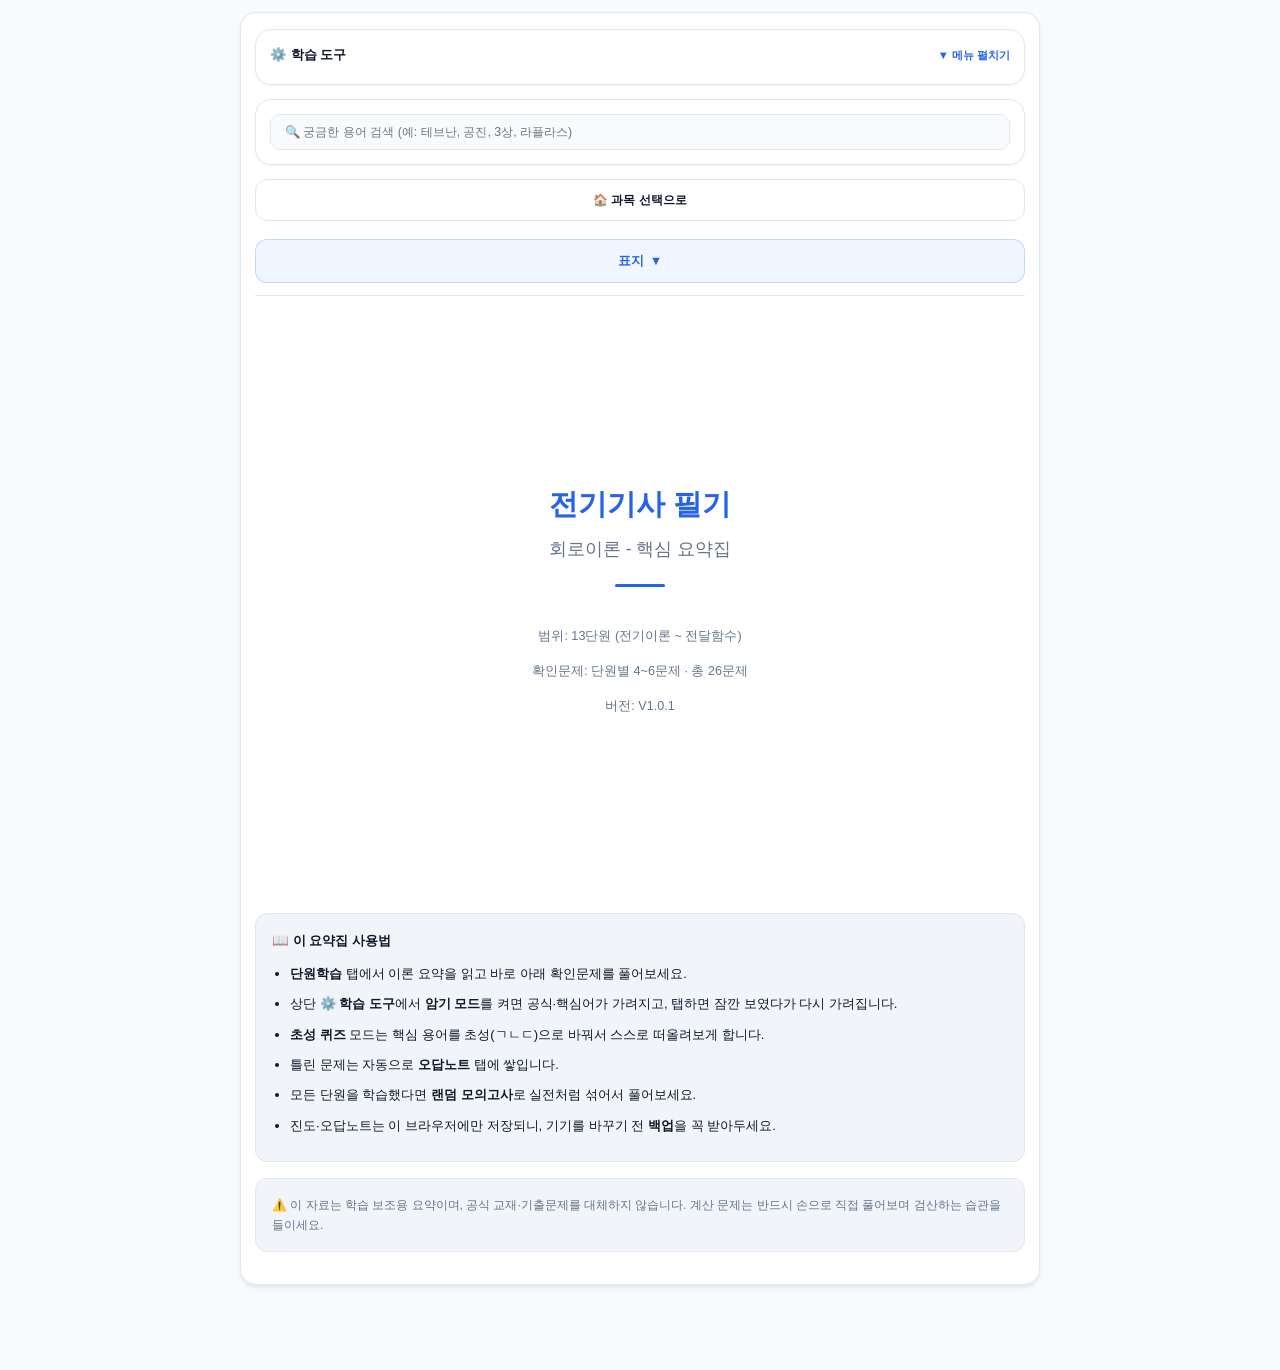
==== circuit-theory/index.html @ fb235eeb "Add files via upload" ====
<!DOCTYPE html>
<html lang="ko">
<head>
    <meta charset="UTF-8">
    <meta name="robots" content="noindex, nofollow">
    <meta name="viewport" content="width=device-width, initial-scale=1.0, maximum-scale=1.0, user-scalable=no">
    <title>전기기사 - 회로이론 핵심 요약집</title>
    <link rel="stylesheet" href="style.css">
    <link rel="manifest" href="manifest.json">
    <meta name="theme-color" content="#2563eb">
    <link rel="icon" href="icon-192.png">
    <link rel="apple-touch-icon" href="icon-192.png">
    <meta name="mobile-web-app-capable" content="yes">
    <meta name="apple-mobile-web-app-capable" content="yes">
    <meta name="apple-mobile-web-app-status-bar-style" content="black-translucent">
    <meta name="apple-mobile-web-app-title" content="전기 회로이론">
</head>
<body>

    <div class="container" id="app-viewport">

        <!-- 뒤로가기 종료 확인 팝업 -->
        <div id="exit-confirm-overlay" class="exit-confirm-overlay" style="display:none;">
            <div class="exit-confirm-box">
                <p class="exit-confirm-title">오늘 공부 정말 여기까지 하실 건가요?</p>
                <div class="exit-confirm-btns">
                    <button class="font-btn" onclick="cancelExitApp()">아니, 조만간 올게</button>
                    <button class="font-btn" style="background-color:#ef4444; color:#ffffff; border-color:#ef4444;" onclick="confirmExitApp()">응, 여기까지가 한계야</button>
                </div>
            </div>
        </div>

        <!-- 상단 학습 도구 상자 -->
        <div class="control-bar-group">
            <div class="panel-toggle-bar" onclick="toggleTopPanel()">
                <span class="panel-toggle-title"><span>⚙️ 학습 도구</span></span>
                <span class="panel-toggle-btn" id="panel-toggle-btn-text">▼ 메뉴 펼치기</span>
            </div>

            <div id="collapsible-control-content" class="collapsed">
                <div class="tool-divider-solid"></div>

                <div class="tool-flat-section">
                    <div class="font-control-row">
                        <span class="tool-label">🔤 글자 크기</span>
                        <div class="segmented-font-group">
                            <button class="seg-font-btn" onclick="changeFontSize(-1)">가-</button>
                            <button class="seg-font-btn" onclick="resetFontSize()">기본</button>
                            <button class="seg-font-btn" onclick="changeFontSize(1)">가+</button>
                        </div>
                    </div>
                    <div class="mode-btn-grid" style="margin-top: 4px;">
                        <button class="mode-item-btn" id="memorize-toggle-btn" onclick="toggleMemorizeMode()">🙈 암기 OFF</button>
                        <button class="mode-item-btn" id="chosung-toggle-btn" onclick="toggleChosungMode()">💡 초성 퀴즈</button>
                        <button class="mode-item-btn" id="darkmode-toggle-btn" onclick="toggleDarkMode()">🌙 야간</button>
                    </div>
                    <button class="backup-action-btn" id="tab-menu-style-btn" onclick="toggleTabMenuStyle()" style="width:100%; margin-top:8px;">▾ 탭 메뉴: 드롭다운형</button>
                    <button class="backup-action-btn" id="notify-toggle-btn" onclick="toggleDailyNotify()" style="width:100%; margin-top:8px;">🔔 매일 알림 켜기</button>
                </div>

                <div class="tool-divider-dashed"></div>

                <div class="tool-flat-section">
                    <span class="tool-label">💾 내 학습 데이터 보호</span>
                    <div class="backup-btn-grid">
                        <button class="backup-action-btn" onclick="exportUserData()">📥 메모·진도 백업</button>
                        <button class="backup-action-btn" onclick="document.getElementById('import-file-input').click()">📤 백업 복원</button>
                        <input type="file" id="import-file-input" style="display:none;" accept=".json" onchange="importUserData(event)">
                    </div>
                    <button class="backup-action-btn" onclick="resetAppData()" style="width:100%; margin-top:8px; background-color:#fee2e2; color:#991b1b; border-color:#fecaca;">🗑️ 이 앱 데이터 전체 초기화</button>
                </div>

                <div class="tool-flat-section">
                    <span class="tool-label">🗓️ 필기시험일 설정</span>
                    <div style="display:flex; gap:6px; margin-top:6px;">
                        <input type="date" id="exam-date-input" class="mini-text-input" style="flex:1;">
                        <button class="font-btn" onclick="setExamDate()">설정</button>
                    </div>
                    <p style="font-size:0.75em; color:var(--text-sub); margin:6px 0 0 0;">※ 정확한 회차 일정은 큐넷(Q-Net)에서 꼭 확인하세요.</p>
                </div>

                <div class="dday-quote-bar">
                    <div class="dday-capsule" id="exam-dday-badge">시험일 미설정</div>
                    <div class="daily-quote-text" id="daily-quote-box">문구 로딩 중...</div>
                </div>

                <div class="progress-box">
                    <div class="progress-header">
                        <span>📊 단원 학습 진도율</span>
                        <span id="progress-text">0 / 13 (0%)</span>
                    </div>
                    <div class="progress-bar-track">
                        <div class="progress-bar-fill" id="progress-fill"></div>
                    </div>
                </div>

                <div class="timer-row" id="timer-control-bar" style="display: none;">
                    <span class="tool-label">⏱️ 표시시간</span>
                    <div class="segmented-font-group">
                        <button class="seg-font-btn active" id="timer-btn-3" onclick="setTimerSec(3)">3초</button>
                        <button class="seg-font-btn" id="timer-btn-5" onclick="setTimerSec(5)">5초</button>
                        <button class="seg-font-btn" id="timer-btn-0" onclick="setTimerSec(0)">누를때만</button>
                    </div>
                </div>
            </div>
        </div>

        <div class="control-bar-group">
            <div class="search-box-container">
                <input type="text" id="search-input" class="search-input" placeholder="🔍 궁금한 용어 검색 (예: 테브난, 공진, 3상, 라플라스)" oninput="handleSearch()">
                <button class="search-clear-btn" id="search-clear-btn" onclick="clearSearch()">✕</button>
                <div id="search-results" class="search-results-list"></div>
            </div>
        </div>

        <a href="../index.html" style="display:flex; align-items:center; justify-content:center; gap:6px; text-decoration:none; background-color: var(--card-bg); color: var(--text-color); border:1px solid var(--border-color); border-radius: var(--radius-md); padding:10px; margin-bottom:10px; font-weight:800; font-size:0.85em;">🏠 과목 선택으로</a>

        <div class="tab-menu-wrapper">
            <div class="tab-dropdown" id="tab-dropdown-container">
                <button class="tab-dropdown-toggle" onclick="toggleTabDropdown()" style="display: flex; justify-content: center; align-items: center; width: 100%; position: relative; background-color: var(--primary-light); color: var(--primary); border: 1px solid rgba(37, 99, 235, 0.2); padding: 12px 16px; border-radius: var(--radius-md); font-weight: 800; font-size: 0.9em; cursor: pointer; min-height: 44px;">
                    <span style="display: inline-flex; align-items: center; gap: 6px;">
                        <span id="tab-dropdown-label">표지</span>
                        <span id="tab-dropdown-arrow">▼</span>
                    </span>
                </button>
                <div class="tab-dropdown-list" id="tab-dropdown-list">
                    <button class="tab-btn active" onclick="openTab(event, 'tab-cover')">표지</button>
                    <button class="tab-btn" onclick="openTab(event, 'tab-study')">📘 단원학습 (13단원)</button>
                    <button class="tab-btn" onclick="openTab(event, 'tab-exam')">🎲 랜덤 모의고사</button>
                    <button class="tab-btn" onclick="openTab(event, 'tab-wrong')">📕 오답노트</button>
                </div>
            </div>
        </div>

        <!-- 표지 탭 -->
        <div id="tab-cover" class="tab-content active">
            <div class="cover-page">
                <div class="cover-title">전기기사 필기</div>
                <div class="cover-subtitle">회로이론 - 핵심 요약집</div>
                <div class="cover-divider"></div>
                <div class="cover-info">
                    <p>범위: 13단원 (전기이론 ~ 전달함수)</p>
                    <p>확인문제: 단원별 4~6문제 · 총 26문제</p>
                    <p>버전: V1.0.1</p>
                </div>
            </div>
            <div class="box">
                <b>📖 이 요약집 사용법</b>
                <ul style="margin: 10px 0 0 0; padding-left: 18px; line-height: 1.7;">
                    <li><b>단원학습</b> 탭에서 이론 요약을 읽고 바로 아래 확인문제를 풀어보세요.</li>
                    <li>상단 <b>⚙️ 학습 도구</b>에서 <b>암기 모드</b>를 켜면 공식·핵심어가 가려지고, 탭하면 잠깐 보였다가 다시 가려집니다.</li>
                    <li><b>초성 퀴즈</b> 모드는 핵심 용어를 초성(ㄱㄴㄷ)으로 바꿔서 스스로 떠올려보게 합니다.</li>
                    <li>틀린 문제는 자동으로 <b>오답노트</b> 탭에 쌓입니다.</li>
                    <li>모든 단원을 학습했다면 <b>랜덤 모의고사</b>로 실전처럼 섞어서 풀어보세요.</li>
                    <li>진도·오답노트는 이 브라우저에만 저장되니, 기기를 바꾸기 전 <b>백업</b>을 꼭 받아두세요.</li>
                </ul>
            </div>
            <div class="box" style="font-size:0.85em; color:var(--text-sub);">
                ⚠️ 이 자료는 학습 보조용 요약이며, 공식 교재·기출문제를 대체하지 않습니다. 계산 문제는 반드시 손으로 직접 풀어보며 검산하는 습관을 들이세요.
            </div>
        </div>

        <!-- 단원학습 탭 -->
        <div id="tab-study" class="tab-content">
            <h1>전기기사 회로이론 - <br>📘 단원학습</h1>
            <div style="text-align: right; font-size: 0.8em; color: var(--text-sub); margin-top: 4px; margin-bottom: 12px;">
                <span>회로이론 13단원 · 확인문제 26문제</span>
            </div>

            <div style="display: flex; justify-content: flex-end; margin-bottom: 10px;">
                <button class="font-btn" onclick="filterBookmarks()" style="font-size: 0.82em;">⭐ 북마크 모아보기</button>
            </div>

            <div id="sub-page-menu">
                <div class="sub-nav-grid" id="main-menu-grid">
                        <div class="sub-nav-card" onclick="showSubPage(1)">
                            <span>1. 전기이론</span>
                            <div class="card-status-box">
                                <span class="card-done-badge" id="card-done-1" style="display:none;">✅ 완료</span>
                                <span id="card-star-1"></span>
                            </div>
                        </div>
                        <div class="sub-nav-card" onclick="showSubPage(2)">
                            <span>2. 정현파 교류</span>
                            <div class="card-status-box">
                                <span class="card-done-badge" id="card-done-2" style="display:none;">✅ 완료</span>
                                <span id="card-star-2"></span>
                            </div>
                        </div>
                        <div class="sub-nav-card" onclick="showSubPage(3)">
                            <span>3. R-L-C 교류회로</span>
                            <div class="card-status-box">
                                <span class="card-done-badge" id="card-done-3" style="display:none;">✅ 완료</span>
                                <span id="card-star-3"></span>
                            </div>
                        </div>
                        <div class="sub-nav-card" onclick="showSubPage(4)">
                            <span>4. 교류전력</span>
                            <div class="card-status-box">
                                <span class="card-done-badge" id="card-done-4" style="display:none;">✅ 완료</span>
                                <span id="card-star-4"></span>
                            </div>
                        </div>
                        <div class="sub-nav-card" onclick="showSubPage(5)">
                            <span>5. 인덕턴스 및 벡터궤적</span>
                            <div class="card-status-box">
                                <span class="card-done-badge" id="card-done-5" style="display:none;">✅ 완료</span>
                                <span id="card-star-5"></span>
                            </div>
                        </div>
                        <div class="sub-nav-card" onclick="showSubPage(6)">
                            <span>6. 회로망</span>
                            <div class="card-status-box">
                                <span class="card-done-badge" id="card-done-6" style="display:none;">✅ 완료</span>
                                <span id="card-star-6"></span>
                            </div>
                        </div>
                        <div class="sub-nav-card" onclick="showSubPage(7)">
                            <span>7. 대칭 n상 교류</span>
                            <div class="card-status-box">
                                <span class="card-done-badge" id="card-done-7" style="display:none;">✅ 완료</span>
                                <span id="card-star-7"></span>
                            </div>
                        </div>
                        <div class="sub-nav-card" onclick="showSubPage(8)">
                            <span>8. 대칭좌표법</span>
                            <div class="card-status-box">
                                <span class="card-done-badge" id="card-done-8" style="display:none;">✅ 완료</span>
                                <span id="card-star-8"></span>
                            </div>
                        </div>
                        <div class="sub-nav-card" onclick="showSubPage(9)">
                            <span>9. 비정현파 교류</span>
                            <div class="card-status-box">
                                <span class="card-done-badge" id="card-done-9" style="display:none;">✅ 완료</span>
                                <span id="card-star-9"></span>
                            </div>
                        </div>
                        <div class="sub-nav-card" onclick="showSubPage(10)">
                            <span>10. 단자망</span>
                            <div class="card-status-box">
                                <span class="card-done-badge" id="card-done-10" style="display:none;">✅ 완료</span>
                                <span id="card-star-10"></span>
                            </div>
                        </div>
                        <div class="sub-nav-card" onclick="showSubPage(11)">
                            <span>11. 라플라스 변환</span>
                            <div class="card-status-box">
                                <span class="card-done-badge" id="card-done-11" style="display:none;">✅ 완료</span>
                                <span id="card-star-11"></span>
                            </div>
                        </div>
                        <div class="sub-nav-card" onclick="showSubPage(12)">
                            <span>12. 과도현상</span>
                            <div class="card-status-box">
                                <span class="card-done-badge" id="card-done-12" style="display:none;">✅ 완료</span>
                                <span id="card-star-12"></span>
                            </div>
                        </div>
                        <div class="sub-nav-card" onclick="showSubPage(13)">
                            <span>13. 전달함수</span>
                            <div class="card-status-box">
                                <span class="card-done-badge" id="card-done-13" style="display:none;">✅ 완료</span>
                                <span id="card-star-13"></span>
                            </div>
                        </div>
                </div>
            </div>

                <div id="sub-page-1" class="sub-page" style="display:none;">
                    <div class="sub-page-header">
                        <div style="display:flex; align-items:center; gap:8px;">
                            <div class="page-indicator">1 / 13 PAGE</div>
                            <button class="font-btn" onclick="showSubMenu()" style="font-size:0.75em; padding:4px 8px;">📋 단원 목록</button>
                        </div>
                        <div style="display:flex; align-items:center; gap:10px;">
                            <label class="complete-check-label"><input type="checkbox" id="check-page-1" onchange="toggleComplete(1)"> 학습 완료</label>
                            <button class="bookmark-btn" id="star-btn-1" onclick="toggleBookmark(1)">☆</button>
                        </div>
                    </div>
                    <h2>1. 전기이론</h2>

                <div class="highlight-box">
                    <p style="font-weight:700; margin:0 0 6px 0;">📌 이 단원의 주요 기호</p>
                    <div style="margin:0; line-height:1.7;"><div class="table-wrapper"><table class="table"><tr><th>기호</th><th>의미</th><th>단위</th></tr><tr><td>Q</td><td>전하량</td><td>C(쿨롱)</td></tr><tr><td>I, i</td><td>전류(직류/순시)</td><td>A(암페어)</td></tr><tr><td>V, v</td><td>전압(직류/순시)</td><td>V(볼트)</td></tr><tr><td>R</td><td>저항</td><td>Ω(옴)</td></tr><tr><td>G</td><td>컨덕턴스(저항의 역수)</td><td>℧ 또는 S(지멘스)</td></tr><tr><td>ρ(로)</td><td>고유저항(저항률)</td><td>Ω·m</td></tr><tr><td>σ(시그마)</td><td>도전율(1/ρ)</td><td>℧/m</td></tr><tr><td>P</td><td>전력</td><td>W(와트)</td></tr><tr><td>W</td><td>일 · 전력량</td><td>J(줄) · Wh</td></tr><tr><td>E, e</td><td>기전력</td><td>V</td></tr><tr><td>r</td><td>내부저항</td><td>Ω</td></tr></table></div>이 표에 나온 기호들은 앞으로 회로이론 전 단원에서 계속 재사용되니, 처음에 확실히 익혀두면 이후 단원 학습이 훨씬 수월하다.</div>
                </div>
                <div class="highlight-box">
                    <p style="font-weight:700; margin:0 0 6px 0;">1. 전기회로</p>
                    <div style="margin:0; line-height:1.7;">전류가 전원(+극)에서 나와 부하를 거쳐 전원(-극)으로 돌아오는 <span class='red'>순환 경로</span>를 전기회로라 한다. 전류가 흐르려면 ①폐회로(닫힌 경로)가 구성되고 ②전압(기전력)이 인가되어야 한다.</div>
                </div>
                <div class="highlight-box">
                    <p style="font-weight:700; margin:0 0 6px 0;">2. 전하와 전류의 정의</p>
                    <div style="margin:0; line-height:1.7;">전하량 Q[C], 전자 1개의 전하량 e = <span class='blue'>-1.602×10⁻¹⁹[C]</span>. 전류는 단위시간 동안 이동한 전하량으로 정의: 직류 <span class='blue'>I = Q/t</span>[A], 교류(순시전류) <span class='blue'>i = dq/dt</span>[A], 반대로 q=∫i dt[C].</div>
                </div>
                <div class="highlight-box">
                    <p style="font-weight:700; margin:0 0 6px 0;">1[C]은 전자 몇 개？</p>
                    <div style="margin:0; line-height:1.7;">전자 1개의 전하량이 1.602×10⁻¹⁹[C]이므로, <span class='red'>1[C] = 1 / (1.602×10⁻¹⁹) ≈ 6.242×10¹⁸ [개]</span>의 전자가 모인 양이다. 즉 1쿨롱은 전자 약 <span class='orange'>620경 개</span>에 해당하는, 실생활 감각으로는 상상하기 힘들 만큼 큰 개수의 전하다(전류 1A=1C/s는 매초 이만큼의 전자가 도선 단면을 지나간다는 뜻).</div>
                </div>
                <div class="highlight-box">
                    <p style="font-weight:700; margin:0 0 6px 0;">3. 전압(전위차)의 정의</p>
                    <div style="margin:0; line-height:1.7;">단위 정전하(+1C)가 두 점 사이를 이동할 때 얻거나 잃는 에너지(일)로 정의된다.<br><b>직류</b>: <span class='mint'>V = W/Q</span> [V], 즉 <span class='mint'>W = QV</span> [J]<br><b>교류(순시값)</b>: <span class='mint'>v = dw/dq</span> [V], 반대로 적분하면 <span class='mint'>w = ∫v dq</span> [J] — 직류의 W=QV는 v가 일정할 때(v를 적분 밖으로 뺄 수 있을 때)의 특수한 경우이고, 교류처럼 전압이 시간에 따라 변하면 반드시 적분 형태 w=∫v dq로 계산해야 한다.</div>
                </div>
                <div class="highlight-box">
                    <p style="font-weight:700; margin:0 0 6px 0;">4. 저항 R</p>
                    <div style="margin:0; line-height:1.7;">저항은 전류의 흐름을 방해하는 정도를 나타내는 소자이며, 도체의 <span class='red'>재질·길이·단면적</span>에 따라 값이 결정된다: <span class='red'>R = ρ × (l/A)</span> [Ω] (ρ: 고유저항[Ω·m], l: 도체의 길이[m], A: 단면적[m²]). 즉 <span class='orange'>길이가 길수록 저항이 커지고, 단면적이 굵을수록 저항이 작아진다</span>(물이 긴 관·좁은 관을 흐를 때 더 저항을 받는 것과 같은 직관).</div>
                </div>
                <div class="highlight-box">
                    <p style="font-weight:700; margin:0 0 6px 0;">컨덕턴스(전도도)</p>
                    <div style="margin:0; line-height:1.7;">저항의 역수를 <span class='red'>컨덕턴스 G = 1/R [℧] 또는 [S]</span>라 한다. 옴의 법칙을 컨덕턴스로 쓰면 <span class='blue'>I = GV</span>(저항 형태 V=IR과 반대). 병렬 합성저항 공식(1/R=1/R1+1/R2)을 컨덕턴스로 바꾸면 <span class='red'>G = G1+G2</span> — 오히려 <span class='orange'>직렬저항 합성(R=R1+R2)과 같은 모양</span>이 되어 병렬회로 계산이 더 간단해진다.</div>
                </div>
                <div class="highlight-box">
                    <p style="font-weight:700; margin:0 0 6px 0;">5. 옴의 법칙</p>
                    <div style="margin:0; line-height:1.7;"><span class='red'>V = IR</span>, I = V/R, R = V/I — 전압은 전류·저항에 비례, 전류는 전압에 비례·저항에 반비례한다. (예) R=10Ω에 V=100V를 걸면 I=100/10=10A.</div>
                </div>
                <div class="highlight-box">
                    <p style="font-weight:700; margin:0 0 6px 0;">6. 키르히호프의 제1법칙 (KCL, 전류법칙)</p>
                    <div style="margin:0; line-height:1.7;">한 절점(node)에서 <span class='blue'>유입 전류의 합 = 유출 전류의 합</span>(대수합은 0).<div style="text-align:center; margin:12px 0;">
<svg viewBox="0 0 320 200" xmlns="http://www.w3.org/2000/svg" style="width:100%; max-width:280px; height:auto; margin:0 auto; display:block;">
<defs>
<marker id="arrIn" markerWidth="6" markerHeight="6" refX="5" refY="3" orient="auto"><polygon points="0 0, 6 3, 0 6" fill="#2563eb"/></marker>
<marker id="arrOut" markerWidth="6" markerHeight="6" refX="5" refY="3" orient="auto"><polygon points="0 0, 6 3, 0 6" fill="#dc2626"/></marker>
</defs>
<circle cx="160" cy="100" r="5" fill="#1e293b"/>
<line x1="60" y1="150" x2="148" y2="106" stroke="#2563eb" stroke-width="2" marker-end="url(#arrIn)"/>
<text x="35" y="165" font-size="14" font-weight="bold" fill="#2563eb">i₁</text>
<line x1="60" y1="50" x2="148" y2="94" stroke="#2563eb" stroke-width="2" marker-end="url(#arrIn)"/>
<text x="35" y="45" font-size="14" font-weight="bold" fill="#2563eb">i₂</text>
<line x1="160" y1="92" x2="160" y2="35" stroke="#dc2626" stroke-width="2" marker-end="url(#arrOut)"/>
<text x="170" y="30" font-size="14" font-weight="bold" fill="#dc2626">i₃</text>
<line x1="168" y1="94" x2="250" y2="52" stroke="#dc2626" stroke-width="2" marker-end="url(#arrOut)"/>
<text x="260" y="50" font-size="14" font-weight="bold" fill="#dc2626">i₄</text>
<line x1="168" y1="106" x2="250" y2="148" stroke="#dc2626" stroke-width="2" marker-end="url(#arrOut)"/>
<text x="260" y="155" font-size="14" font-weight="bold" fill="#dc2626">i₅</text>
</svg>
<div style="font-size:0.82em; color:var(--text-sub);">파란색(i&#8321;,i&#8322;)=유입, 빨간색(i&#8323;,i&#8324;,i&#8325;)=유출</div>
</div>위 그림에서 i&#8321;, i&#8322;는 절점으로 들어오고 i&#8323;, i&#8324;, i&#8325;는 나가므로 <span class='red'>i&#8321;+i&#8322; = i&#8323;+i&#8324;+i&#8325;</span>, 즉 <span class='red'>i&#8321;+i&#8322;-i&#8323;-i&#8324;-i&#8325;=0</span>이 성립한다.<br><b>증명(전하보존 법칙에서 유도)</b>: 절점은 전하를 저장할 수 없는 이상적인 연결점이다. 만약 유입과 유출이 다르다면 그 차이만큼 전하가 절점에 계속 쌓이거나 사라져야 하는데, 이는 전하보존 법칙(전하는 새로 생기거나 없어지지 않는다)에 위배된다. 따라서 반드시 유입=유출이어야 하며, 이것이 KCL의 물리적 근거다.</div>
                </div>
                <div class="highlight-box">
                    <p style="font-weight:700; margin:0 0 6px 0;">키르히호프의 제2법칙 (KVL, 전압법칙)</p>
                    <div style="margin:0; line-height:1.7;">폐회로(닫힌 루프) 내에서 <span class='blue'>기전력의 합 = 전압강하의 합</span>.<div style="text-align:center; margin:12px 0;">
<svg viewBox="0 0 320 190" xmlns="http://www.w3.org/2000/svg" style="width:100%; max-width:280px; height:auto; margin:0 auto; display:block;">
<defs><marker id="arrI" markerWidth="6" markerHeight="6" refX="5" refY="3" orient="auto"><polygon points="0 0, 6 3, 0 6" fill="#2563eb"/></marker></defs>
<rect x="50" y="35" width="200" height="120" fill="none" stroke="#1e293b" stroke-width="2"/>
<line x1="100" y1="35" x2="170" y2="35" stroke="#2563eb" stroke-width="2" marker-end="url(#arrI)"/>
<text x="130" y="25" font-size="15" font-weight="bold" fill="#2563eb">I</text>
<line x1="50" y1="75" x2="50" y2="83" stroke="#1e293b" stroke-width="5"/>
<line x1="50" y1="60" x2="50" y2="98" stroke="#1e293b" stroke-width="2"/>
<line x1="50" y1="105" x2="50" y2="113" stroke="#1e293b" stroke-width="5"/>
<line x1="50" y1="90" x2="50" y2="128" stroke="#1e293b" stroke-width="2"/>
<text x="22" y="100" font-size="15" font-weight="bold" fill="#1e293b">V</text>
<path d="M 250 55 l 8 -6 l 8 12 l 8 -12 l 8 12 l 8 -12 l 8 6" fill="none" stroke="#dc2626" stroke-width="2"/>
<text x="270" y="65" font-size="13" font-weight="bold" fill="#dc2626">R₁</text>
<path d="M 250 95 l 8 -6 l 8 12 l 8 -12 l 8 12 l 8 -12 l 8 6" fill="none" stroke="#dc2626" stroke-width="2"/>
<text x="270" y="105" font-size="13" font-weight="bold" fill="#dc2626">R₂</text>
<path d="M 250 135 l 8 -6 l 8 12 l 8 -12 l 8 12 l 8 -12 l 8 6" fill="none" stroke="#dc2626" stroke-width="2"/>
<text x="270" y="145" font-size="13" font-weight="bold" fill="#dc2626">R₃</text>
</svg>
<div style="font-size:0.82em; color:var(--text-sub);">폐회로: 전원 V, 저항 R&#8321;,R&#8322;,R&#8323;에 전류 I가 흐름</div>
</div>위 그림에서 <span class='red'>V = IR&#8321; + IR&#8322; + IR&#8323;</span>가 성립한다.<br><b>증명(에너지 보존 법칙에서 유도)</b>: 전하 1개가 폐회로를 한 바퀴 돌아 원래 위치로 돌아오면, 그 사이 얻은 에너지(기전력 V가 해준 일)와 잃은 에너지(각 저항에서 소비된 에너지 IR&#8321;+IR&#8322;+IR&#8323;)는 반드시 같아야 한다(에너지 보존). 왜냐하면 전위는 위치만의 함수라서, 한 바퀴 돌아 같은 위치로 오면 전위 변화의 총합은 0이어야 하기 때문이다(∮dV=0). 이것이 KVL의 물리적 근거다.</div>
                </div>
                <div class="highlight-box">
                    <p style="font-weight:700; margin:0 0 6px 0;">7. 저항의 접속 - 직렬 vs 병렬 비교표</p>
                    <div style="margin:0; line-height:1.7;"><div class="table-wrapper"><table class="table"><tr><th>구분</th><th>전류</th><th>전압</th><th>합성저항</th></tr><tr><td><b>직렬</b></td><td><span class='blue'>일정(공통)</span> I=I1=I2</td><td>저항에 비례 분배 V=V1+V2</td><td><span class='red'>R=R1+R2+...+Rn</span></td></tr><tr><td><b>병렬</b></td><td>저항에 반비례 분배 I=I1+I2</td><td><span class='blue'>일정(공통)</span> V=V1=V2</td><td><span class='red'>1/R=1/R1+1/R2+...+1/Rn</span></td></tr></table></div><span class='orange'>암기 팁</span>: 직렬은 '전류가 그대로 지나가는 하나의 길'이라 전류가 일정하고, 병렬은 '전압이 걸리는 지점이 같은 두 지점'이라 전압이 일정하다고 이미지로 기억하면 헷갈리지 않는다. 저항 2개 병렬이면 <span class='mint'>R=R1R2/(R1+R2)</span>, 동일 저항 R을 n개 직렬하면 <span class='mint'>nR</span>, 병렬하면 <span class='mint'>R/n</span>.</div>
                </div>
                <div class="highlight-box">
                    <p style="font-weight:700; margin:0 0 6px 0;">공식 유도 - 저항 직렬 합성</p>
                    <div style="margin:0; line-height:1.7;">직렬회로에서 전류 I는 공통이고 각 저항에 전압강하가 나뉜다: V=V1+V2=IR1+IR2=I(R1+R2). 합성저항 R=V/I이므로 <span class='red'>R=R1+R2</span>가 유도된다.</div>
                </div>
                <div class="highlight-box">
                    <p style="font-weight:700; margin:0 0 6px 0;">공식 유도 - 저항 병렬 합성</p>
                    <div style="margin:0; line-height:1.7;">두 저항 R1, R2가 병렬일 때 전압 V는 공통이고 전류는 I=I1+I2로 나뉜다. I1=V/R1, I2=V/R2 이므로 I=V(1/R1+1/R2)=V/R (R: 합성저항). 따라서 <span class='red'>1/R = 1/R1+1/R2</span>가 유도된다. 두 개일 때는 통분하면 <span class='blue'>R=R1R2/(R1+R2)</span> 형태로 정리된다.</div>
                </div>
                <div class="highlight-box">
                    <p style="font-weight:700; margin:0 0 6px 0;">8. 분압법칙 및 분류법칙</p>
                    <div style="margin:0; line-height:1.7;">직렬회로 분압: <span class='orange'>V1 = R1/(R1+R2)×V</span> (자기 저항이 클수록 걸리는 전압도 큼) / 병렬회로 분류: <span class='orange'>I1 = R2/(R1+R2)×I</span> (분류법칙은 반대로 '상대편' 저항의 비율을 곱한다는 점에 주의).</div>
                </div>
                <div class="highlight-box">
                    <p style="font-weight:700; margin:0 0 6px 0;">공식 유도 - 분압법칙</p>
                    <div style="margin:0; line-height:1.7;">직렬회로에서 전체 전압 V가 걸릴 때 전류는 공통으로 I=V/(R1+R2). 이 전류가 R1에 흐르면서 만드는 전압강하는 V1=IR1=[V/(R1+R2)]×R1. 정리하면 <span class='red'>V1 = R1/(R1+R2) × V</span>가 유도된다.</div>
                </div>
                <div class="highlight-box">
                    <p style="font-weight:700; margin:0 0 6px 0;">공식 유도 - 분류법칙</p>
                    <div style="margin:0; line-height:1.7;">병렬회로에서 전체 전류 I가 두 갈래로 나뉠 때 전압은 공통으로 V=IR1R2/(R1+R2)(합성저항×전체전류). R1에 흐르는 전류는 I1=V/R1=[IR1R2/(R1+R2)]/R1=IR2/(R1+R2). 정리하면 <span class='red'>I1 = R2/(R1+R2) × I</span>가 유도된다.</div>
                </div>
                <div class="highlight-box">
                    <p style="font-weight:700; margin:0 0 6px 0;">9. 전지의 직·병렬 연결</p>
                    <div style="margin:0; line-height:1.7;">기전력 E, 내부저항 r인 전지 n개 — 직렬연결: 전압 <span class='red'>nE</span>, 내부저항 <span class='red'>nr</span>, 부하전류 I=nE/(R+nr) → 큰 전압이 필요할 때 사용 / 병렬연결: 전압 <span class='blue'>E</span>(불변), 내부저항 <span class='blue'>r/n</span>, 전류 I=E/(R+r/n) → 큰 전류(오래 쓰는 용량)가 필요할 때 사용.</div>
                </div>
                <div class="highlight-box">
                    <p style="font-weight:700; margin:0 0 6px 0;">공식 유도 - 전지의 직·병렬 연결</p>
                    <div style="margin:0; line-height:1.7;"><span class='blue'>직렬 n개</span>: 전압은 각 전지의 전압이 더해져 nE, 내부저항도 직렬이므로 nr → KVL에 의해 <span class='red'>I=nE/(R+nr)</span>. <span class='blue'>병렬 n개</span>: 전압은 그대로 E, 내부저항은 병렬합성으로 r/n → <span class='red'>I=E/(R+r/n)</span>.</div>
                </div>
                <div class="highlight-box">
                    <p style="font-weight:700; margin:0 0 6px 0;">10. 전력, 전력량</p>
                    <div style="margin:0; line-height:1.7;">전력 <span class='mint'>P = VI = I²R = V²/R</span>[W] / 전력량(일) <span class='mint'>W = Pt</span>[J=W·sec] / 1kWh=3.6×10⁶J.</div>
                </div>
                <div class="highlight-box">
                    <p style="font-weight:700; margin:0 0 6px 0;">💡 TIP - 전력[W] ↔ 열[cal] 환산</p>
                    <div style="margin:0; line-height:1.7;"><div class="table-wrapper"><table class="table"><tr><th>조건</th><th>환산식</th></tr><tr><td>W가 [W·sec = J]일 때</td><td><span class='red'>H = 0.24 W [cal]</span></td></tr><tr><td>W가 [kW·h]일 때</td><td><span class='red'>H = 860 W [kcal]</span></td></tr></table></div>1J≒0.24cal, 1kWh=860kcal이라는 두 기준 환산값에서 출발한 공식이다. 초 단위로 계산했으면 0.24를, kWh 단위로 계산했으면 860을 곱한다고 기억하면 헷갈리지 않는다.</div>
                </div>
                <div class="highlight-box">
                    <p style="font-weight:700; margin:0 0 6px 0;">공식 유도 - 전력</p>
                    <div style="margin:0; line-height:1.7;">전력의 정의 P=W/t에 W=QV, Q=It를 대입하면 P=(It×V)/t=<span class='red'>VI</span>가 유도된다. 옴의 법칙 V=IR을 대입하면 <span class='red'>I²R</span>, I=V/R을 대입하면 <span class='red'>V²/R</span>.</div>
                </div>
                <div class="highlight-box">
                    <p style="font-weight:700; margin:0 0 6px 0;">11. 휘스톤 브리지</p>
                    <div style="margin:0; line-height:1.7;">평형 조건: <span class='orange'>R1R3 = R2R4</span> — 마주보는 저항의 곱이 같으면 브리지 중간의 검류계(G)에 전류가 흐르지 않는다.<div style="text-align:center; margin:12px 0;">
<svg viewBox="0 0 320 230" xmlns="http://www.w3.org/2000/svg" style="width:100%; max-width:280px; height:auto; margin:0 auto; display:block;">
<line x1="50" y1="100" x2="160" y2="30" stroke="#1e293b" stroke-width="2"/>
<line x1="160" y1="30" x2="270" y2="100" stroke="#1e293b" stroke-width="2"/>
<line x1="50" y1="100" x2="160" y2="170" stroke="#1e293b" stroke-width="2"/>
<line x1="160" y1="170" x2="270" y2="100" stroke="#1e293b" stroke-width="2"/>
<line x1="160" y1="40" x2="160" y2="160" stroke="#f59e0b" stroke-width="2"/>
<circle cx="160" cy="100" r="14" fill="#fff" stroke="#f59e0b" stroke-width="2"/>
<text x="154" y="105" font-size="13" font-weight="bold" fill="#f59e0b">G</text>
<circle cx="50" cy="100" r="3" fill="#1e293b"/><text x="28" y="105" font-size="14" font-weight="bold">a</text>
<circle cx="270" cy="100" r="3" fill="#1e293b"/><text x="280" y="105" font-size="14" font-weight="bold">b</text>
<circle cx="160" cy="30" r="3" fill="#1e293b"/><text x="156" y="18" font-size="14" font-weight="bold">c</text>
<circle cx="160" cy="170" r="3" fill="#1e293b"/><text x="156" y="194" font-size="14" font-weight="bold">d</text>
<text x="80" y="55" font-size="13" font-weight="bold" fill="#2563eb">R₁</text>
<text x="220" y="55" font-size="13" font-weight="bold" fill="#2563eb">R₄</text>
<text x="80" y="155" font-size="13" font-weight="bold" fill="#dc2626">R₂</text>
<text x="220" y="155" font-size="13" font-weight="bold" fill="#dc2626">R₃</text>
<path d="M50,100 C 50,215 270,215 270,100" fill="none" stroke="#1e293b" stroke-width="2"/>
<line x1="155" y1="209" x2="155" y2="219" stroke="#1e293b" stroke-width="5"/>
<line x1="155" y1="199" x2="155" y2="229" stroke="#1e293b" stroke-width="2"/>
<line x1="170" y1="212" x2="170" y2="216" stroke="#1e293b" stroke-width="5"/>
<line x1="170" y1="204" x2="170" y2="224" stroke="#1e293b" stroke-width="2"/>
<text x="178" y="222" font-size="14" font-weight="bold">V</text>
</svg>
<div style="font-size:0.82em; color:var(--text-sub);">a-c-b, a-d-b 두 경로 사이에 검류계(G)를 연결한 브리지 회로</div>
</div></div>
                </div>
                <div class="highlight-box">
                    <p style="font-weight:700; margin:0 0 6px 0;">공식 유도 - 휘스톤 브리지 평형조건</p>
                    <div style="margin:0; line-height:1.7;">위 그림에서 검류계 전류가 0이려면(평형) c점과 d점의 전위가 같아야 한다(Vc=Vd). 이때 a→c→b 경로와 a→d→b 경로 각각에 흐르는 전류를 I1(R1,R4 경로), I2(R2,R3 경로)라 하면, a에서 c까지의 전압강하 비율과 a에서 d까지의 전압강하 비율이 서로 같아야 Vc=Vd가 유지된다: <span class='blue'>R1/(R1+R4) = R2/(R2+R3)</span>. 양변을 정리(교차 곱셈)하면 R1(R2+R3)=R2(R1+R4) → R1R2+R1R3=R1R2+R2R4 → <span class='red'>R1R3=R2R4</span>가 유도된다.</div>
                </div>
                <div class="highlight-box">
                    <p style="font-weight:700; margin:0 0 6px 0;">12. 배율기와 분류기</p>
                    <div style="margin:0; line-height:1.7;"><span class='red'>배율기</span>: 전압계 측정범위 확대용. 내부저항 Rv인 전압계에 <span class='red'>직렬</span>로 큰 저항을 연결 → Rm=(m-1)Rv (m: 배율) / <span class='blue'>분류기</span>: 전류계 측정범위 확대용. 내부저항 Ra인 전류계에 <span class='blue'>병렬</span>로 작은 저항을 연결 → Rs=Ra/(n-1) (n: 배율)</div>
                </div>
                <div class="highlight-box">
                    <p style="font-weight:700; margin:0 0 6px 0;">공식 유도 - 배율기와 분류기</p>
                    <div style="margin:0; line-height:1.7;"><span class='red'>배율기</span>: 분압법칙에서 Vv=V×Rv/(Rv+Rm)=V/m → Rv+Rm=mRv → <span class='red'>Rm=(m-1)Rv</span>. <span class='blue'>분류기</span>: 분류법칙에서 Ia=I×Rs/(Ra+Rs)=I/n → Ra+Rs=nRs → <span class='red'>Rs=Ra/(n-1)</span>.</div>
                </div>
                <div class="highlight-box">
                    <p style="font-weight:700; margin:0 0 6px 0;">심화 - 전하보존의 법칙</p>
                    <div style="margin:0; line-height:1.7;">전하는 새로 생성되거나 소멸하지 않고 항상 처음의 전하량을 유지한다는 물리 법칙. 회로의 한 접속점에서 <span class='red'>유입하는 전류의 합 = 유출하는 전류의 합</span>이 성립하는 KCL이 바로 이 전하보존 법칙의 회로적 표현이다.</div>
                </div>
                <div class="highlight-box">
                    <p style="font-weight:700; margin:0 0 6px 0;">심화 - 무한 사다리형(Infinite Ladder) 회로</p>
                    <div style="margin:0; line-height:1.7;">동일한 저항 패턴이 무한히 반복되는 사다리형 회로는, '전체 등가저항 Rab에서 첫 한 칸을 떼어내도 나머지는 여전히 무한히 반복되는 같은 회로'라는 <span class='red'>자기유사성(self-similarity)</span>을 이용해 푼다. Rab을 (첫 칸의 저항)+(나머지, 이것도 Rab과 같음) 형태로 방정식을 세우면 Rab에 대한 2차방정식이 나오고, 근의 공식으로 풀어 양의 해를 취한다.</div>
                </div>
                <div class="highlight-box">
                    <p style="font-weight:700; margin:0 0 6px 0;">심화 - 전원(능동소자)의 전력 부호 규약</p>
                    <div style="margin:0; line-height:1.7;">여러 전원이 함께 있는 회로에서 전력을 계산할 때, 전원이 실제로 전력을 <span class='red'>공급(발생)</span>하면 <span class='red'>양수(+)</span>, 다른 전원에 밀려 전류가 역방향으로 흘러 전력을 <span class='blue'>소비(흡수)</span>하면 <span class='blue'>음수(-)</span>로 표기한다. 일반적으로 크기가 더 큰 전원이 공급하고, 작은 전원이 그 일부를 소비하게 된다.</div>
                </div>
                <div class="highlight-box">
                    <p style="font-weight:700; margin:0 0 6px 0;">실기 대비 - 마디해석법(노드전압법)</p>
                    <div style="margin:0; line-height:1.7;">체계적으로 미지수를 줄여 빠르게 회로를 푸는 기법. ① 기준절점(접지, 0V)을 정한다 ② 나머지 절점 전압을 미지수로 놓는다 ③ 각 절점에서 KCL을 세우되, 저항의 전류는 <span class='blue'>(내 절점전압-상대 절점전압)/저항</span>으로 표현한다 ④ 연립방정식을 푼다. 전압원이 두 절점 사이에 끼면(슈퍼노드) 두 절점을 묶어 KCL을 세우고 전압원 관계식을 추가한다.</div>
                </div>

                    <div class="quiz-sec-header">
                        <span class="quiz-sec-title">✏️ 단원 확인문제 (2문제)</span>
                    </div>
                    <div class="score-board"><span id="score-unit-quiz-1">점수: 0 / 100점 (정답 0 / 2문제)</span></div>
                    <div id="unit-quiz-1" data-scoreboard="true">
                <div class="box quiz-box" id="box-u1-1" data-qid="u1-1">
                    <button class="font-btn" onclick="resetAnswer('u1-1')" style="float:right; font-size:0.75em; padding:4px 8px;">🔄 초기화</button>
                    <p class="quiz-q-title" style="font-weight:bold; margin-top:0;">Q1. 전류가 전원의 (+)극에서 나와 회로를 거쳐 돌아오는 경로를 무엇이라 하는가?</p>
                    <div class="quiz-opt-grid" style="display:grid; grid-template-columns:1fr 1fr; gap:8px; margin:12px 0;">
<button class="font-btn opt-btn" onclick="checkAnswerByText('u1-1', this, '전기회로')">전기회로</button>
<button class="font-btn opt-btn" onclick="checkAnswerByText('u1-1', this, '전기회로')">자기회로</button>
<button class="font-btn opt-btn" onclick="checkAnswerByText('u1-1', this, '전기회로')">등가회로</button>
<button class="font-btn opt-btn" onclick="checkAnswerByText('u1-1', this, '전기회로')">개방회로</button>
                    </div>
                    <div id="q-result-u1-1" style="margin-top:10px; font-weight:bold; display:none;"></div>
                    <div id="q-expl-u1-1" class="note" style="display:none;">💡 해설: 전류가 순환하는 경로를 전기회로라 합니다.</div>
                </div>
                <div class="box quiz-box" id="box-u1-2" data-qid="u1-2">
                    <button class="font-btn" onclick="resetAnswer('u1-2')" style="float:right; font-size:0.75em; padding:4px 8px;">🔄 초기화</button>
                    <p class="quiz-q-title" style="font-weight:bold; margin-top:0;">Q2. 저항 R=10Ω에 전압 V=100V를 걸었을 때 흐르는 전류 I[A]는? (숫자만) <span class="blue_nb" style="font-size:0.8em;">(단답형)</span></p>
                    <div style="display:flex; gap:6px; margin:12px 0;">
                        <input type="text" id="input-u1-2" class="mini-text-input" placeholder="정답 입력" style="max-width:180px;">
                        <button class="font-btn" onclick="checkAnswerByInput('u1-2', document.getElementById('input-u1-2'), ['10'])">확인</button>
                    </div>
                    <div id="q-result-u1-2" style="margin-top:10px; font-weight:bold; display:none;"></div>
                    <div id="q-expl-u1-2" class="note" style="display:none;">💡 해설: I=V/R=100/10=10A 입니다.</div>
                </div>
                    </div>
                    <div style="text-align:center; margin:10px 0 20px 0; display:flex; gap:6px; justify-content:center; flex-wrap:wrap;">
                        <button class="font-btn" onclick="shuffleSection('unit-quiz-1')" style="background-color:#8b5cf6; color:#fff;">🔀 순서 섞기</button>
                        <button class="font-btn" onclick="resetAllInContainer('unit-quiz-1')" style="background-color:#ef4444; color:#fff;">🔄 전체 초기화</button>
                    </div>

                    <div class="page-memo-section">
                        <p class="page-memo-title">📝 나만의 메모</p>
                        <textarea id="memo-input-1" class="page-memo-textarea" placeholder="이 단원에서 헷갈리는 부분을 적어보세요." onblur="savePageMemo(1)"></textarea>
                    </div>
                </div>

                <div id="sub-page-2" class="sub-page" style="display:none;">
                    <div class="sub-page-header">
                        <div style="display:flex; align-items:center; gap:8px;">
                            <div class="page-indicator">2 / 13 PAGE</div>
                            <button class="font-btn" onclick="showSubMenu()" style="font-size:0.75em; padding:4px 8px;">📋 단원 목록</button>
                        </div>
                        <div style="display:flex; align-items:center; gap:10px;">
                            <label class="complete-check-label"><input type="checkbox" id="check-page-2" onchange="toggleComplete(2)"> 학습 완료</label>
                            <button class="bookmark-btn" id="star-btn-2" onclick="toggleBookmark(2)">☆</button>
                        </div>
                    </div>
                    <h2>2. 정현파 교류</h2>

                <div class="highlight-box">
                    <p style="font-weight:700; margin:0 0 6px 0;">1. 교류</p>
                    <div style="margin:0; line-height:1.7;">시간에 따라 크기와 방향이 주기적으로 변하는 전류·전압. 발전기의 회전 원리상 자연스럽게 <span class='red'>정현파(사인파)</span> 형태로 나타나며, 교류 해석의 기본 파형이 된다.</div>
                </div>
                <div class="highlight-box">
                    <p style="font-weight:700; margin:0 0 6px 0;">각도법과 호도법</p>
                    <div style="margin:0; line-height:1.7;">각도를 나타내는 두 가지 방법이 있다: <span class='red'>각도법(도, °)</span>은 원 한 바퀴를 360°로, <span class='red'>호도법(라디안, rad)</span>은 반지름과 호의 길이 비율로 나타낸다. 원둘레 공식(2πr)에서 <span class='blue'>360° = 2π[rad]</span>이라는 환산 관계가 유도된다.<div class="table-wrapper"><table class="table"><tr><th>각도법</th><th>0°</th><th>30°</th><th>45°</th><th>60°</th><th>90°</th><th>180°</th><th>360°</th></tr><tr><td>호도법[rad]</td><td>0</td><td>π/6</td><td>π/4</td><td>π/3</td><td>π/2</td><td>π</td><td>2π</td></tr></table></div>전자기학·회로이론의 모든 삼각함수 계산은 <span class='orange'>호도법(rad)</span>을 기준으로 하므로, 각도법 값을 보면 반사적으로 π 분수로 바꿀 수 있어야 한다.</div>
                </div>
                <div class="highlight-box">
                    <p style="font-weight:700; margin:0 0 6px 0;">2. 용어(주기/주파수/각속도)</p>
                    <div style="margin:0; line-height:1.7;">주기 <span class='blue'>T=1/f</span>[s] (파형이 한 번 반복되는 데 걸리는 시간) / 주파수 <span class='blue'>f</span>[Hz] (1초에 반복되는 횟수, 우리나라 상용주파수 60Hz) / 각속도(각주파수) <span class='blue'>ω=2πf=2π/T</span>[rad/s]</div>
                </div>
                <div class="highlight-box">
                    <p style="font-weight:700; margin:0 0 6px 0;">위상과 위상차</p>
                    <div style="margin:0; line-height:1.7;">기준 파형보다 앞서면 <span class='mint'>진상(위상이 앞선다)</span>, 뒤지면 <span class='mint'>지상(위상이 뒤진다)</span>이라 한다. 두 파형의 위상차 θ가 0이면 동상.</div>
                </div>
                <div class="highlight-box">
                    <p style="font-weight:700; margin:0 0 6px 0;">삼각함수의 정의와 특수각</p>
                    <div style="margin:0; line-height:1.7;">직각삼각형에서 빗변 c, 밑변 a, 높이(대변) b라 하면: <span class='red'>sinθ = b/c</span>, <span class='red'>cosθ = a/c</span>, <span class='red'>tanθ = b/a</span>. 전자기학·회로이론에서 순시값·위상 계산에 끊임없이 등장하므로 특수각의 값은 <span class='orange'>암산 가능한 수준</span>으로 외워두는 것이 유리하다.<div class="table-wrapper"><table class="table"><tr><th>각도</th><th>0°</th><th>30°</th><th>45°</th><th>60°</th><th>90°</th></tr><tr><td>sinθ</td><td>0</td><td>1/2</td><td>√2/2</td><td>√3/2</td><td>1</td></tr><tr><td>cosθ</td><td>1</td><td>√3/2</td><td>√2/2</td><td>1/2</td><td>0</td></tr><tr><td>tanθ</td><td>0</td><td>√3/3</td><td>1</td><td>√3</td><td>∞</td></tr></table></div><span class='mint'>sin과 cos의 표는 서로 좌우 대칭(0°~90° 구간에서 뒤집힌 형태)</span>이라는 규칙성만 알면 통째로 암기하지 않아도 유도해낼 수 있다.</div>
                </div>
                <div class="highlight-box">
                    <p style="font-weight:700; margin:0 0 6px 0;">그래프로 보는 정현파</p>
                    <div style="margin:0; line-height:1.7;"><div style="text-align:center; margin:12px 0;"><svg viewBox="0 0 320 150" xmlns="http://www.w3.org/2000/svg" style="width:100%; max-width:300px; height:auto;"><line x1="20" y1="70" x2="300" y2="70" stroke="#94a3b8" stroke-width="1"/><line x1="30" y1="10" x2="30" y2="130" stroke="#94a3b8" stroke-width="1"/><path d="M 30.0,70.0 L 33.6,65.6 L 37.2,61.3 L 40.8,57.1 L 44.4,52.9 L 48.1,48.9 L 51.7,45.0 L 55.3,41.3 L 58.9,37.9 L 62.5,34.6 L 66.1,31.7 L 69.7,29.0 L 73.3,26.7 L 76.9,24.7 L 80.6,23.0 L 84.2,21.7 L 87.8,20.8 L 91.4,20.2 L 95.0,20.0 L 98.6,20.2 L 102.2,20.8 L 105.8,21.7 L 109.4,23.0 L 113.1,24.7 L 116.7,26.7 L 120.3,29.0 L 123.9,31.7 L 127.5,34.6 L 131.1,37.9 L 134.7,41.3 L 138.3,45.0 L 141.9,48.9 L 145.6,52.9 L 149.2,57.1 L 152.8,61.3 L 156.4,65.6 L 160.0,70.0 L 163.6,74.4 L 167.2,78.7 L 170.8,82.9 L 174.4,87.1 L 178.1,91.1 L 181.7,95.0 L 185.3,98.7 L 188.9,102.1 L 192.5,105.4 L 196.1,108.3 L 199.7,111.0 L 203.3,113.3 L 206.9,115.3 L 210.6,117.0 L 214.2,118.3 L 217.8,119.2 L 221.4,119.8 L 225.0,120.0 L 228.6,119.8 L 232.2,119.2 L 235.8,118.3 L 239.4,117.0 L 243.1,115.3 L 246.7,113.3 L 250.3,111.0 L 253.9,108.3 L 257.5,105.4 L 261.1,102.1 L 264.7,98.7 L 268.3,95.0 L 271.9,91.1 L 275.6,87.1 L 279.2,82.9 L 282.8,78.7 L 286.4,74.4 L 290.0,70.0" fill="none" stroke="#2563eb" stroke-width="2.5"/><text x="5" y="18" font-size="13" fill="#dc2626">Vm</text><line x1="30" y1="20" x2="290" y2="20" stroke="#dc2626" stroke-width="1" stroke-dasharray="3,3"/><text x="5" y="132" font-size="13" fill="#dc2626">-Vm</text><line x1="30" y1="120" x2="290" y2="120" stroke="#dc2626" stroke-width="1" stroke-dasharray="3,3"/><line x1="30" y1="135" x2="290" y2="135" stroke="#16a34a" stroke-width="1.5"/><line x1="30" y1="130" x2="30" y2="140" stroke="#16a34a" stroke-width="1.5"/><line x1="290" y1="130" x2="290" y2="140" stroke="#16a34a" stroke-width="1.5"/><text x="145" y="132" font-size="13" fill="#16a34a">T (한 주기)</text><text x="295" y="74" font-size="12" fill="#64748b">t</text></svg><div style="font-size:0.82em; color:var(--text-sub);">정현파 v(t)=Vm sin(ωt) — 최댓값 Vm, 한 주기 T마다 반복</div></div></div>
                </div>
                <div class="highlight-box">
                    <p style="font-weight:700; margin:0 0 6px 0;">3. 정현파 교류의 표시</p>
                    <div style="margin:0; line-height:1.7;">순시값 <span class='mint'>v(t) = Vm sin(ωt+θ)</span> — Vm: 최댓값(진폭), ωt+θ: 위상각. t=0일 때 순시값은 Vm sinθ 이다.</div>
                </div>
                <div class="highlight-box">
                    <p style="font-weight:700; margin:0 0 6px 0;">4. 파형별 실효값·평균값·파고율·파형률</p>
                    <div style="margin:0; line-height:1.7;">정현파: 실효값=<span class='orange'>Vm/√2</span>(≈0.707Vm), 평균값=<span class='orange'>2Vm/π</span>(≈0.637Vm) / <span class='orange'>파고율</span>(최댓값/실효값)=√2≈1.414 / <span class='orange'>파형률</span>(실효값/평균값)=π/(2√2)≈1.11. 실효값은 '같은 일을 하는 직류값'이라는 의미로, 전력 계산 등 실무 계산의 기준이 된다.</div>
                </div>
                <div class="highlight-box">
                    <p style="font-weight:700; margin:0 0 6px 0;">다른 파형의 값(참고)</p>
                    <div style="margin:0; line-height:1.7;">구형파: 실효값=평균값=최댓값(파고율=파형률=1) / 삼각파(톱니파): 실효값=Vm/√3, 평균값=Vm/2</div>
                </div>
                <div class="highlight-box">
                    <p style="font-weight:700; margin:0 0 6px 0;">5. 정현파 교류의 다양한 표현법</p>
                    <div style="margin:0; line-height:1.7;">①삼각함수 표시 v(t)=Vm sin(ωt+θ) / ②<span class='red'>페이저(극형식)</span> 표시 V∠θ (크기와 위상각만으로 표현, 실효값 기준이 관례) / ③<span class='red'>복소수(직각좌표)</span> 표시 a+jb (a=실수부, b=허수부, V=√(a²+b²), θ=tan⁻¹(b/a)) — 세 표현은 서로 자유롭게 변환 가능하며 회로 계산에서는 페이저·복소수 표현을 주로 사용한다.</div>
                </div>
                <div class="highlight-box">
                    <p style="font-weight:700; margin:0 0 6px 0;">공식 유도 - 실효값(RMS, 적분 과정)</p>
                    <div style="margin:0; line-height:1.7;">실효값은 '같은 저항에서 같은 시간 동안 직류와 교류를 흘렸을 때 발생하는 에너지(열)가 같아지는 직류값'으로 정의된다. 저항 R에서 소비되는 에너지가 같다는 조건(I²RT=∫i²Rdt)에서 <span class='red'>I = √[(1/T)∫₀ᵀ i(t)²dt]</span>가 유도된다. 정현파 i=Im sinθ를 대입하면: I=√[(1/π)∫₀^π Im²sin²θ dθ]. 여기서 <span class='blue'>반각공식 sin²θ=(1-cos2θ)/2</span>를 이용해 적분하면 ∫sin²θdθ = [θ/2 - sin2θ/4]₀^π = π/2. 따라서 I=√[(Im²/π)×(π/2)] = <span class='red'>Im/√2 ≈ 0.707Im</span>가 유도된다 — <span class='orange'>반각공식을 쓰는 이유는 sin²을 그대로는 적분하기 어렵기 때문</span>이라는 것이 핵심 포인트다.</div>
                </div>
                <div class="highlight-box">
                    <p style="font-weight:700; margin:0 0 6px 0;">공식 유도 - 평균값(적분 과정)</p>
                    <div style="margin:0; line-height:1.7;">평균값은 한 주기 동안의 파형이 만드는 면적을 주기로 나눈 값으로 정의된다: <span class='blue'>Vavg = (1/T)∫₀ᵀ v(t)dt</span>. 그런데 정현파를 한 주기 전체로 적분하면 양(+)과 음(-)이 완전히 상쇄되어 0이 나오므로, 관례적으로 <span class='orange'>반주기(0~π)만 적분</span>한다: Vavg = (1/π)∫₀^π Vm sinθ dθ = (Vm/π)[-cosθ]₀^π = (Vm/π)(1-(-1)) = <span class='red'>2Vm/π ≈ 0.637Vm</span>가 유도된다.</div>
                </div>
                <div class="highlight-box">
                    <p style="font-weight:700; margin:0 0 6px 0;">📊 파형별 비교표 (5종)</p>
                    <div style="margin:0; line-height:1.7;"><div class="table-wrapper"><table class="table"><tr><th>파형</th><th>실효값</th><th>평균값</th><th>파고율</th><th>파형률</th></tr><tr><td>정현파(전파)</td><td>Vm/√2</td><td>2Vm/π</td><td>√2 ≈ 1.414</td><td>π/2√2 ≈ 1.11</td></tr><tr><td>반파 정현파</td><td>Vm/2</td><td>Vm/π</td><td>2</td><td>π/2 ≈ 1.57</td></tr><tr><td>구형파</td><td>Vm</td><td>Vm</td><td>1</td><td>1</td></tr><tr><td>반파 구형파</td><td>Vm/√2</td><td>Vm/2</td><td>√2</td><td>√2 ≈ 1.414</td></tr><tr><td>삼각파(톱니파)</td><td>Vm/√3</td><td>Vm/2</td><td>√3 ≈ 1.732</td><td>2/√3 ≈ 1.155</td></tr></table></div><span class='mint'>'반파'가 붙으면 파형의 절반(양의 반주기)만 존재</span>하고 나머지 반주기는 0이라는 뜻이다 — 그래서 반파 파형은 원래 파형보다 평균값·실효값이 작아지는 대신, 파고율·파형률(뾰족한 정도)은 오히려 커지는 경향을 보인다.</div>
                </div>
                <div class="highlight-box">
                    <p style="font-weight:700; margin:0 0 6px 0;">오일러의 공식과 지수함수법</p>
                    <div style="margin:0; line-height:1.7;">복소수 e^(jθ)는 삼각함수와 다음과 같은 관계를 가진다(테일러 급수 전개로 증명 가능): <span class='red'>e^(jθ) = cosθ + jsinθ</span> — 이를 <span class='red'>오일러의 공식</span>이라 한다. 이 공식 덕분에 페이저 V∠θ를 지수함수 형태 <span class='blue'>V·e^(jθ)</span>로도 표현할 수 있으며, <span class='orange'>세 가지 표현법(극형식 V∠θ, 삼각함수 Vcosθ+jVsinθ, 지수함수 Ve^(jθ))이 모두 완전히 같은 것을 가리킨다</span>는 점이 핵심이다.</div>
                </div>
                <div class="highlight-box">
                    <p style="font-weight:700; margin:0 0 6px 0;">페이저(복소수)의 사칙연산 - 계산 전략</p>
                    <div style="margin:0; line-height:1.7;"><span class='red'>극형식의 곱셈·나눗셈</span>은 크기는 곱하거나 나누고, 각도는 더하거나 뺀다: A=A∠θ1, B=B∠θ2일 때 <span class='blue'>A×B = AB∠(θ1+θ2)</span>, <span class='blue'>A÷B = (A/B)∠(θ1-θ2)</span> — 극형식이 곱셈·나눗셈에서는 직각좌표(복소수)형보다 훨씬 간단하다는 것을 보여준다.<br><br><span class='red'>정현파(페이저)의 덧셈·뺄셈</span>은 반대로 <span class='blue'>복소수(직각좌표)형으로 바꿔서</span> 계산해야 한다: 극형식은 실수부·허수부가 뒤섞여 있어 바로 더할 수 없기 때문이다. 예를 들어 V1∠θ1과 V2∠θ2를 더하려면 각각 V1cosθ1+jV1sinθ1, V2cosθ2+jV2sinθ2로 바꾼 뒤 실수부는 실수부끼리, 허수부는 허수부끼리 더한다. <span class='orange'>'곱셈·나눗셈은 극형식, 덧셈·뺄셈은 직각좌표형'이라는 원칙</span>을 기억해두면 계산 방법을 헷갈리지 않는다.</div>
                </div>

                    <div class="quiz-sec-header">
                        <span class="quiz-sec-title">✏️ 단원 확인문제 (2문제)</span>
                    </div>
                    <div class="score-board"><span id="score-unit-quiz-2">점수: 0 / 100점 (정답 0 / 2문제)</span></div>
                    <div id="unit-quiz-2" data-scoreboard="true">
                <div class="box quiz-box" id="box-u2-1" data-qid="u2-1">
                    <button class="font-btn" onclick="resetAnswer('u2-1')" style="float:right; font-size:0.75em; padding:4px 8px;">🔄 초기화</button>
                    <p class="quiz-q-title" style="font-weight:bold; margin-top:0;">Q1. 주파수가 60Hz일 때 주기 T[s]는? (분수 형태로 1/60 입력) <span class="blue_nb" style="font-size:0.8em;">(단답형)</span></p>
                    <div style="display:flex; gap:6px; margin:12px 0;">
                        <input type="text" id="input-u2-1" class="mini-text-input" placeholder="정답 입력" style="max-width:180px;">
                        <button class="font-btn" onclick="checkAnswerByInput('u2-1', document.getElementById('input-u2-1'), ['1/60'])">확인</button>
                    </div>
                    <div id="q-result-u2-1" style="margin-top:10px; font-weight:bold; display:none;"></div>
                    <div id="q-expl-u2-1" class="note" style="display:none;">💡 해설: T=1/f=1/60초 입니다.</div>
                </div>
                <div class="box quiz-box" id="box-u2-2" data-qid="u2-2">
                    <button class="font-btn" onclick="resetAnswer('u2-2')" style="float:right; font-size:0.75em; padding:4px 8px;">🔄 초기화</button>
                    <p class="quiz-q-title" style="font-weight:bold; margin-top:0;">Q2. 주파수 60Hz의 각속도 ω[rad/s]는? (정수로 입력) <span class="blue_nb" style="font-size:0.8em;">(단답형)</span></p>
                    <div style="display:flex; gap:6px; margin:12px 0;">
                        <input type="text" id="input-u2-2" class="mini-text-input" placeholder="정답 입력" style="max-width:180px;">
                        <button class="font-btn" onclick="checkAnswerByInput('u2-2', document.getElementById('input-u2-2'), ['377'])">확인</button>
                    </div>
                    <div id="q-result-u2-2" style="margin-top:10px; font-weight:bold; display:none;"></div>
                    <div id="q-expl-u2-2" class="note" style="display:none;">💡 해설: ω=2πf=2π×60≈377 rad/s 입니다.</div>
                </div>
                    </div>
                    <div style="text-align:center; margin:10px 0 20px 0; display:flex; gap:6px; justify-content:center; flex-wrap:wrap;">
                        <button class="font-btn" onclick="shuffleSection('unit-quiz-2')" style="background-color:#8b5cf6; color:#fff;">🔀 순서 섞기</button>
                        <button class="font-btn" onclick="resetAllInContainer('unit-quiz-2')" style="background-color:#ef4444; color:#fff;">🔄 전체 초기화</button>
                    </div>

                    <div class="page-memo-section">
                        <p class="page-memo-title">📝 나만의 메모</p>
                        <textarea id="memo-input-2" class="page-memo-textarea" placeholder="이 단원에서 헷갈리는 부분을 적어보세요." onblur="savePageMemo(2)"></textarea>
                    </div>
                </div>

                <div id="sub-page-3" class="sub-page" style="display:none;">
                    <div class="sub-page-header">
                        <div style="display:flex; align-items:center; gap:8px;">
                            <div class="page-indicator">3 / 13 PAGE</div>
                            <button class="font-btn" onclick="showSubMenu()" style="font-size:0.75em; padding:4px 8px;">📋 단원 목록</button>
                        </div>
                        <div style="display:flex; align-items:center; gap:10px;">
                            <label class="complete-check-label"><input type="checkbox" id="check-page-3" onchange="toggleComplete(3)"> 학습 완료</label>
                            <button class="bookmark-btn" id="star-btn-3" onclick="toggleBookmark(3)">☆</button>
                        </div>
                    </div>
                    <h2>3. R-L-C 교류회로</h2>

                <div class="highlight-box">
                    <p style="font-weight:700; margin:0 0 6px 0;">1. 수동소자</p>
                    <div style="margin:0; line-height:1.7;">에너지를 소비하거나 저장만 하고 스스로 발생시키지 않는 소자 — 저항 R(소비), 인덕터 L(자기에너지 저장), 커패시터 C(전기에너지 저장)</div>
                </div>
                <div class="highlight-box">
                    <p style="font-weight:700; margin:0 0 6px 0;">소자의 저장에너지 공식</p>
                    <div style="margin:0; line-height:1.7;">각 소자가 에너지를 저장하는 공식은 다음과 같다: <span class='red'>인덕터 W = (1/2)LI²[J]</span>(전류가 만드는 자기장에 에너지 저장), <span class='red'>커패시터 W = (1/2)CV²[J]</span>(전압이 만드는 전기장에 에너지 저장). 저항은 에너지를 저장하지 않고 <span class='blue'>소비전력 P=I²Rt[J]</span>로 전부 열로 소모한다는 것이 세 소자의 근본적인 차이다.</div>
                </div>
                <div class="highlight-box">
                    <p style="font-weight:700; margin:0 0 6px 0;">2. 수동소자의 응답</p>
                    <div style="margin:0; line-height:1.7;">저항 R: 전압·전류 <span class='red'>동상</span>, Z=R / 인덕터 L: 전류가 전압보다 <span class='blue'>90° 뒤짐(지상)</span>, Z=jωL, 유도리액턴스 XL=ωL / 커패시터 C: 전류가 전압보다 <span class='mint'>90° 앞섬(진상)</span>, Z=1/jωC=-j/(ωC), 용량리액턴스 XC=1/(ωC)</div>
                </div>
                <div class="highlight-box">
                    <p style="font-weight:700; margin:0 0 6px 0;">그림으로 보는 R·L·C 위상관계</p>
					<div class="highlight-box"><p style="font-weight:700; margin:0 0 6px 0;">그림으로 보는 R·L·C 위상관계</p><div style="margin:0; line-height:1.7;"><div style="text-align:center; margin:14px 0;"><svg viewBox="0 0 320 220" xmlns="http://www.w3.org/2000/svg" style="width:100%; max-width:320px; height:auto; display:block; margin:0 auto;"><defs><marker id="ar-v" markerWidth="6" markerHeight="6" refX="5" refY="3" orient="auto"><polygon points="0 0, 6 3, 0 6" fill="var(--text-color, #1e293b)"/></marker><marker id="ar-ic" markerWidth="6" markerHeight="6" refX="5" refY="3" orient="auto"><polygon points="0 0, 6 3, 0 6" fill="#dc2626"/></marker><marker id="ar-il" markerWidth="6" markerHeight="6" refX="5" refY="3" orient="auto"><polygon points="0 0, 6 3, 0 6" fill="#2563eb"/></marker></defs><line x1="30" y1="110" x2="270" y2="110" stroke="var(--border-color, #cbd5e1)" stroke-width="1.5" stroke-dasharray="3,3"/><line x1="130" y1="20" x2="130" y2="200" stroke="var(--border-color, #cbd5e1)" stroke-width="1.5" stroke-dasharray="3,3"/><line x1="130" y1="110" x2="235" y2="110" stroke="var(--text-color, #1e293b)" stroke-width="2.5" marker-end="url(#ar-v)"/><text x="245" y="114" font-size="13" font-weight="bold" fill="var(--text-color, #1e293b)" alignment-baseline="middle">V (기준)</text><line x1="130" y1="110" x2="130" y2="35" stroke="#dc2626" stroke-width="2.5" marker-end="url(#ar-ic)"/><text x="140" y="42" font-size="13" font-weight="bold" fill="#dc2626">IC (90° 진상)</text><line x1="130" y1="110" x2="130" y2="185" stroke="#2563eb" stroke-width="2.5" marker-end="url(#ar-il)"/><text x="140" y="190" font-size="13" font-weight="bold" fill="#2563eb">IL (90° 지상)</text></svg><div style="font-size:0.82em; color:var(--text-sub); margin-top:8px;">V를 기준(0°)으로 볼 때 IL(인덕터 전류)은 90° 뒤지고, IC(커패시터 전류)는 90° 앞선다</div></div></div>
				</div>
                <div class="highlight-box">
                    <p style="font-weight:700; margin:0 0 6px 0;">주파수와 리액턴스의 관계</p>
                    <div style="margin:0; line-height:1.7;">XL=ωL은 주파수에 <span class='orange'>비례</span>(주파수가 높을수록 인덕터는 전류를 더 방해) / XC=1/(ωC)는 주파수에 <span class='orange'>반비례</span>(주파수가 높을수록 커패시터는 전류를 더 잘 통과)</div>
                </div>
                <div class="highlight-box">
                    <p style="font-weight:700; margin:0 0 6px 0;">3. R-L-C 직렬회로</p>
                    <div style="margin:0; line-height:1.7;">임피던스 <span class='orange'>Z = R + j(XL−XC)</span>, 크기 |Z|=√(R²+(XL−XC)²), 위상각 θ=tan⁻¹((XL-XC)/R). 전류는 공통이고 각 소자에 걸리는 전압이 위상차를 가진다.</div>
                </div>
                <div class="highlight-box">
                    <p style="font-weight:700; margin:0 0 6px 0;">4. R-L-C 병렬회로</p>
                    <div style="margin:0; line-height:1.7;">어드미턴스 <span class='red'>Y = 1/R + j(1/XC − 1/XL) = G + j(BC−BL)</span> [℧,S] — G: 컨덕턴스(1/R), BC/BL: 서셉턴스. 전압이 공통이고 각 소자에 흐르는 전류가 위상차를 가진다.</div>
                </div>
                <div class="highlight-box">
                    <p style="font-weight:700; margin:0 0 6px 0;">📊 R-L-C 직렬·병렬 회로 종합비교표</p>
                    <div style="margin:0; line-height:1.7;"><div class="table-wrapper"><table class="table"><tr><th colspan='5'>직렬회로 비교</th></tr><tr><th>구분</th><th>임피던스 크기</th><th>위상각</th><th>실효전류</th><th>위상</th></tr><tr><td>R-L</td><td>√(R²+(ωL)²)</td><td>tan⁻¹(ωL/R)</td><td>V/√(R²+(ωL)²)</td><td>전류가 뒤짐(지상)</td></tr><tr><td>R-C</td><td>√(R²+(1/ωC)²)</td><td>tan⁻¹(1/ωCR)</td><td>V/√(R²+(1/ωC)²)</td><td>전류가 앞섬(진상)</td></tr><tr><td>R-L-C</td><td>√(R²+(ωL-1/ωC)²)</td><td>tan⁻¹[(ωL-1/ωC)/R]</td><td>V/√(R²+(ωL-1/ωC)²)</td><td>XL&gt;XC면 지상, XC&gt;XL면 진상</td></tr></table></div><div class="table-wrapper"><table class="table"><tr><th colspan='5'>병렬회로 비교</th></tr><tr><th>구분</th><th>어드미턴스 크기</th><th>위상각</th><th>실효전류</th><th>위상</th></tr><tr><td>R-L</td><td>√((1/R)²+(1/ωL)²)</td><td>tan⁻¹(R/ωL)</td><td>V×√((1/R)²+(1/ωL)²)</td><td>전류가 뒤짐(지상)</td></tr><tr><td>R-C</td><td>√((1/R)²+(ωC)²)</td><td>tan⁻¹(ωCR)</td><td>V×√((1/R)²+(ωC)²)</td><td>전류가 앞섬(진상)</td></tr><tr><td>R-L-C</td><td>√((1/R)²+(ωC-1/ωL)²)</td><td>tan⁻¹[R(ωC-1/ωL)]</td><td>V×√((1/R)²+(ωC-1/ωL)²)</td><td>XC&gt;XL면 진상, XL&gt;XC면 지상</td></tr></table></div><span class='orange'>직렬은 임피던스(Z), 병렬은 어드미턴스(Y)를 기준으로 계산한다는 것</span>과, <span class='orange'>직렬에서 지상이던 관계(R-L)가 병렬에서도 그대로 지상 유지</span>된다는 대응 관계를 함께 기억하면 두 표를 따로 외우지 않아도 된다.</div>
                </div>
                <div class="highlight-box">
                    <p style="font-weight:700; margin:0 0 6px 0;">5. 공진회로</p>
                    <div style="margin:0; line-height:1.7;">직렬공진(XL=XC): 리액턴스가 상쇄되어 임피던스 <span class='blue'>최소(=R)</span>, 전류 최대, 역률=1 / 병렬공진: 반대로 임피던스 <span class='blue'>최대</span>, 전류 최소 / 공진주파수 <span class='blue'>f0=1/(2π√LC)</span> — L, C 값으로 결정되며 R과는 무관</div>
                </div>
                <div class="highlight-box">
                    <p style="font-weight:700; margin:0 0 6px 0;">선택도(첨예도) Q</p>
                    <div style="margin:0; line-height:1.7;">직렬공진회로의 선택도 <span class='mint'>Q = (1/R)√(L/C) = ω0L/R</span>. Q가 클수록 공진곡선이 뾰족해져 대역폭이 좁아지고, 특정 주파수 선택 성능(라디오 동조회로 등)이 좋아진다.</div>
                </div>
                <div class="highlight-box">
                    <p style="font-weight:700; margin:0 0 6px 0;">병렬공진의 선택도 Q</p>
                    <div style="margin:0; line-height:1.7;">병렬공진회로의 선택도는 직렬공진과 <span class='red'>역수 관계의 형태</span>로 유도된다: <span class='mint'>Q = R/ω0L = ω0CR = R√(C/L)</span>. 직렬공진의 Q=ω0L/R=(1/R)√(L/C)와 비교하면, <span class='orange'>R의 위치가 분자·분모로 뒤바뀐 대칭적인 형태</span>라는 점이 눈에 띈다 — 직렬에서는 R이 작을수록, 병렬에서는 R이 클수록 선택도(Q)가 좋아진다는 정반대의 경향을 보인다.</div>
                </div>
                <div class="highlight-box">
                    <p style="font-weight:700; margin:0 0 6px 0;">공식 유도 - 공진주파수</p>
                    <div style="margin:0; line-height:1.7;">직렬 RLC 회로에서 공진(리액턴스 상쇄) 조건은 XL=XC, 즉 ωL=1/(ωC). 이를 ω에 대해 정리하면 ω²=1/(LC) → <span class='red'>ω0=1/√(LC)</span>, 주파수로 바꾸면(ω=2πf) <span class='red'>f0=1/(2π√(LC))</span>가 유도된다.</div>
                </div>
                <div class="highlight-box">
                    <p style="font-weight:700; margin:0 0 6px 0;">공식 유도 - 병렬 RLC 어드미턴스</p>
                    <div style="margin:0; line-height:1.7;">병렬회로에서는 전압이 공통이므로 각 소자의 전류를 어드미턴스로 표현해 더하는 것이 유리하다: IR=V/R=VG, IL=V/(jωL)=-jVBL, IC=V(jωC)=jVBC (G=1/R, BL=1/ωL, BC=ωC). 전체 전류 I=IR+IL+IC=V(G+j(BC-BL))이므로 <span class='red'>Y=I/V=G+j(BC-BL)</span>가 유도된다 — 직렬은 임피던스를 더하고, 병렬은 어드미턴스를 더한다는 원칙이 여기서도 그대로 적용된다.</div>
                </div>
                <div class="highlight-box">
                    <p style="font-weight:700; margin:0 0 6px 0;">공식 유도 - 임피던스의 크기와 위상각</p>
                    <div style="margin:0; line-height:1.7;">복소 임피던스 Z=R+jX(X=XL-XC)를 복소평면에 그리면 R은 실수축, X는 허수축 성분이 된다. 피타고라스 정리에 의해 <span class='red'>|Z|=√(R²+X²)</span>, 위상각은 직각삼각형의 tan 정의로부터 <span class='red'>θ=tan⁻¹(X/R)</span>이 유도된다. θ>0이면 유도성(전류가 뒤짐), θ<0이면 용량성(전류가 앞섬)이다.</div>
                </div>
                <div class="highlight-box">
                    <p style="font-weight:700; margin:0 0 6px 0;">📊 R·L·C 소자별 비교표</p>
                    <div style="margin:0; line-height:1.7;"><div class="table-wrapper"><table class="table"><tr><th>소자</th><th>임피던스</th><th>전압-전류 위상</th><th>주파수 영향</th></tr><tr><td>R (저항)</td><td>Z=R</td><td>동상(0°)</td><td>무관</td></tr><tr><td>L (인덕터)</td><td>Z=jωL</td><td>전류가 90° 뒤짐</td><td>주파수↑ → XL↑(비례)</td></tr><tr><td>C (커패시터)</td><td>Z=1/jωC</td><td>전류가 90° 앞섬</td><td>주파수↑ → XC↓(반비례)</td></tr></table></div></div>
                </div>

                    <div class="quiz-sec-header">
                        <span class="quiz-sec-title">✏️ 단원 확인문제 (2문제)</span>
                    </div>
                    <div class="score-board"><span id="score-unit-quiz-3">점수: 0 / 100점 (정답 0 / 2문제)</span></div>
                    <div id="unit-quiz-3" data-scoreboard="true">
                <div class="box quiz-box" id="box-u3-1" data-qid="u3-1">
                    <button class="font-btn" onclick="resetAnswer('u3-1')" style="float:right; font-size:0.75em; padding:4px 8px;">🔄 초기화</button>
                    <p class="quiz-q-title" style="font-weight:bold; margin-top:0;">Q1. 인덕터(L)에서 전류는 전압보다 위상이 어떻게 되는가?</p>
                    <div class="quiz-opt-grid" style="display:grid; grid-template-columns:1fr 1fr; gap:8px; margin:12px 0;">
<button class="font-btn opt-btn" onclick="checkAnswerByText('u3-1', this, '90° 뒤진다')">90° 앞선다</button>
<button class="font-btn opt-btn" onclick="checkAnswerByText('u3-1', this, '90° 뒤진다')">90° 뒤진다</button>
<button class="font-btn opt-btn" onclick="checkAnswerByText('u3-1', this, '90° 뒤진다')">동상이다</button>
<button class="font-btn opt-btn" onclick="checkAnswerByText('u3-1', this, '90° 뒤진다')">180° 반대</button>
                    </div>
                    <div id="q-result-u3-1" style="margin-top:10px; font-weight:bold; display:none;"></div>
                    <div id="q-expl-u3-1" class="note" style="display:none;">💡 해설: 인덕터는 전류가 전압보다 90도 뒤지는(지상) 특성을 가집니다.</div>
                </div>
                <div class="box quiz-box" id="box-u3-2" data-qid="u3-2">
                    <button class="font-btn" onclick="resetAnswer('u3-2')" style="float:right; font-size:0.75em; padding:4px 8px;">🔄 초기화</button>
                    <p class="quiz-q-title" style="font-weight:bold; margin-top:0;">Q2. R-L-C 직렬회로의 임피던스 Z를 나타낸 식은?</p>
                    <div class="quiz-opt-grid" style="display:grid; grid-template-columns:1fr 1fr; gap:8px; margin:12px 0;">
<button class="font-btn opt-btn" onclick="checkAnswerByText('u3-2', this, 'R+j(XL-XC)')">R+j(XL-XC)</button>
<button class="font-btn opt-btn" onclick="checkAnswerByText('u3-2', this, 'R+j(XL-XC)')">R-j(XL+XC)</button>
<button class="font-btn opt-btn" onclick="checkAnswerByText('u3-2', this, 'R+j(XL-XC)')">R×(XL-XC)</button>
<button class="font-btn opt-btn" onclick="checkAnswerByText('u3-2', this, 'R+j(XL-XC)')">R/(XL-XC)</button>
                    </div>
                    <div id="q-result-u3-2" style="margin-top:10px; font-weight:bold; display:none;"></div>
                    <div id="q-expl-u3-2" class="note" style="display:none;">💡 해설: 직렬회로의 임피던스는 Z=R+j(XL-XC) 입니다.</div>
                </div>
                    </div>
                    <div style="text-align:center; margin:10px 0 20px 0; display:flex; gap:6px; justify-content:center; flex-wrap:wrap;">
                        <button class="font-btn" onclick="shuffleSection('unit-quiz-3')" style="background-color:#8b5cf6; color:#fff;">🔀 순서 섞기</button>
                        <button class="font-btn" onclick="resetAllInContainer('unit-quiz-3')" style="background-color:#ef4444; color:#fff;">🔄 전체 초기화</button>
                    </div>

                    <div class="page-memo-section">
                        <p class="page-memo-title">📝 나만의 메모</p>
                        <textarea id="memo-input-3" class="page-memo-textarea" placeholder="이 단원에서 헷갈리는 부분을 적어보세요." onblur="savePageMemo(3)"></textarea>
                    </div>
                </div>

                <div id="sub-page-4" class="sub-page" style="display:none;">
                    <div class="sub-page-header">
                        <div style="display:flex; align-items:center; gap:8px;">
                            <div class="page-indicator">4 / 13 PAGE</div>
                            <button class="font-btn" onclick="showSubMenu()" style="font-size:0.75em; padding:4px 8px;">📋 단원 목록</button>
                        </div>
                        <div style="display:flex; align-items:center; gap:10px;">
                            <label class="complete-check-label"><input type="checkbox" id="check-page-4" onchange="toggleComplete(4)"> 학습 완료</label>
                            <button class="bookmark-btn" id="star-btn-4" onclick="toggleBookmark(4)">☆</button>
                        </div>
                    </div>
                    <h2>4. 교류전력</h2>

                <div class="highlight-box">
                    <p style="font-weight:700; margin:0 0 6px 0;">1. 각 회로소자에서의 교류전력</p>
                    <div style="margin:0; line-height:1.7;">저항 R: 전압·전류가 동상이므로 <span class='red'>유효전력만 소비</span>(P=VIcosθ=I²R) / 인덕터 L, 커패시터 C: 전압·전류가 90° 차이나므로 <span class='red'>무효전력만 존재</span>, 평균 유효전력은 0 (에너지를 저장했다가 그대로 돌려줌)</div>
                </div>
                <div class="highlight-box">
                    <p style="font-weight:700; margin:0 0 6px 0;">전력삼각형</p>
                    <div style="margin:0; line-height:1.7;"><div style="text-align:center; margin:12px 0;"><svg viewBox="0 0 320 170" xmlns="http://www.w3.org/2000/svg" style="width:100%; max-width:300px; height:auto;"><polygon points="30,130 220,130 220,40" fill="none" stroke="#1e293b" stroke-width="2"/><text x="110" y="150" font-size="14" fill="#16a34a">P (유효전력) [W]</text><text x="222" y="85" font-size="13" fill="#2563eb">Q (무효전력)</text><text x="222" y="100" font-size="13" fill="#2563eb">[Var]</text><text x="90" y="80" font-size="14" fill="#dc2626">S (피상전력) [VA]</text><path d="M 55 130 A 25 25 0 0 0 45 112" fill="none" stroke="#f59e0b" stroke-width="1.5"/><text x="58" y="118" font-size="12" fill="#f59e0b">θ</text></svg><div style="font-size:0.82em; color:var(--text-sub);">S²=P²+Q², cosθ=P/S(역률), θ: 전압-전류 위상차</div></div></div>
                </div>
                <div class="highlight-box">
                    <p style="font-weight:700; margin:0 0 6px 0;">전력의 3요소</p>
                    <div style="margin:0; line-height:1.7;">유효전력 <span class='blue'>P=VIcosθ</span>[W] (실제로 소비되는 전력) / 무효전력 <span class='blue'>Q=VIsinθ</span>[Var] (소자를 오가기만 하는 전력) / 피상전력 <span class='blue'>S=VI=√(P²+Q²)</span>[VA] (전원이 실제로 공급해야 하는 총 용량) / 역률 <span class='blue'>cosθ=P/S</span></div>
                </div>
                <div class="highlight-box">
                    <p style="font-weight:700; margin:0 0 6px 0;">2. 최대전력의 전송</p>
                    <div style="margin:0; line-height:1.7;">내부저항 R0인 전원에서 부하저항 <span class='mint'>RL=R0</span>일 때(정합) 최대전력이 전달되며, 이때 <span class='mint'>Pmax = E²/4R0</span>. 교류에서 부하가 임피던스(ZL)라면 ZL=Z0*(내부임피던스의 켤레복소수)일 때 최대전력 전달.</div>
                </div>
                <div class="highlight-box">
                    <p style="font-weight:700; margin:0 0 6px 0;">3. 복소전력과 전력의 측정</p>
                    <div style="margin:0; line-height:1.7;">복소전력 <span class='orange'>S = P + jQ = VI*</span> (I*는 전류의 켤레복소수) — 크기 |S|는 피상전력이며, 실수부가 유효전력 P, 허수부가 무효전력 Q이다. 단상 전력계로 전압·전류·전력을 측정해 역률을 역산할 수도 있다(cosθ=P/VI).</div>
                </div>
                <div class="highlight-box">
                    <p style="font-weight:700; margin:0 0 6px 0;">공식 유도 - 전력삼각형</p>
                    <div style="margin:0; line-height:1.7;">부하에 전압 V, 전류 I, 위상차 θ가 있을 때 순시전력 p(t)=vi를 한 주기 평균하면 유효전력 <span class='red'>P=VIcosθ</span>가 유도되고, 90° 위상 성분만 남기면 무효전력 <span class='red'>Q=VIsinθ</span>가 유도된다. P와 Q를 직각의 두 변으로 하는 벡터(전력삼각형)의 빗변이 피상전력 <span class='red'>S=√(P²+Q²)=VI</span>이다.</div>
                </div>
                <div class="highlight-box">
                    <p style="font-weight:700; margin:0 0 6px 0;">공식 유도 - 최대전력전달 조건</p>
                    <div style="margin:0; line-height:1.7;">내부저항 R0인 전원에 부하저항 RL을 연결하면 부하에서 소비되는 전력 P=I²RL=[E/(R0+RL)]²×RL. 이를 RL에 대해 미분해 0으로 놓고 풀면(dP/dRL=0) <span class='red'>RL=R0</span>일 때 전력이 최대가 됨이 유도되며, 이때 Pmax=E²/(2R0)²×R0=<span class='red'>E²/(4R0)</span>가 나온다 — 부하가 내부저항과 '같아야' 최대전력이 전달된다는 것이 미분을 통해 수학적으로 확인된다.</div>
                </div>

                    <div class="quiz-sec-header">
                        <span class="quiz-sec-title">✏️ 단원 확인문제 (2문제)</span>
                    </div>
                    <div class="score-board"><span id="score-unit-quiz-4">점수: 0 / 100점 (정답 0 / 2문제)</span></div>
                    <div id="unit-quiz-4" data-scoreboard="true">
                <div class="box quiz-box" id="box-u4-1" data-qid="u4-1">
                    <button class="font-btn" onclick="resetAnswer('u4-1')" style="float:right; font-size:0.75em; padding:4px 8px;">🔄 초기화</button>
                    <p class="quiz-q-title" style="font-weight:bold; margin-top:0;">Q1. 인덕터(L)와 커패시터(C)에서 평균 유효전력은 얼마인가?</p>
                    <div class="quiz-opt-grid" style="display:grid; grid-template-columns:1fr 1fr; gap:8px; margin:12px 0;">
<button class="font-btn opt-btn" onclick="checkAnswerByText('u4-1', this, '0')">최대</button>
<button class="font-btn opt-btn" onclick="checkAnswerByText('u4-1', this, '0')">0</button>
<button class="font-btn opt-btn" onclick="checkAnswerByText('u4-1', this, '0')">무한대</button>
<button class="font-btn opt-btn" onclick="checkAnswerByText('u4-1', this, '0')">전원과 같다</button>
                    </div>
                    <div id="q-result-u4-1" style="margin-top:10px; font-weight:bold; display:none;"></div>
                    <div id="q-expl-u4-1" class="note" style="display:none;">💡 해설: L, C는 에너지를 저장·방출만 하므로 평균 유효전력은 0입니다.</div>
                </div>
                <div class="box quiz-box" id="box-u4-2" data-qid="u4-2">
                    <button class="font-btn" onclick="resetAnswer('u4-2')" style="float:right; font-size:0.75em; padding:4px 8px;">🔄 초기화</button>
                    <p class="quiz-q-title" style="font-weight:bold; margin-top:0;">Q2. 내부저항 R0인 전원에서 부하에 최대전력이 전달되는 조건은?</p>
                    <div class="quiz-opt-grid" style="display:grid; grid-template-columns:1fr 1fr; gap:8px; margin:12px 0;">
<button class="font-btn opt-btn" onclick="checkAnswerByText('u4-2', this, 'RL=R0')">RL=0</button>
<button class="font-btn opt-btn" onclick="checkAnswerByText('u4-2', this, 'RL=R0')">RL=R0</button>
<button class="font-btn opt-btn" onclick="checkAnswerByText('u4-2', this, 'RL=R0')">RL=∞</button>
<button class="font-btn opt-btn" onclick="checkAnswerByText('u4-2', this, 'RL=R0')">RL=2R0</button>
                    </div>
                    <div id="q-result-u4-2" style="margin-top:10px; font-weight:bold; display:none;"></div>
                    <div id="q-expl-u4-2" class="note" style="display:none;">💡 해설: 부하저항이 내부저항과 같을 때(정합) 최대전력이 전달됩니다.</div>
                </div>
                    </div>
                    <div style="text-align:center; margin:10px 0 20px 0; display:flex; gap:6px; justify-content:center; flex-wrap:wrap;">
                        <button class="font-btn" onclick="shuffleSection('unit-quiz-4')" style="background-color:#8b5cf6; color:#fff;">🔀 순서 섞기</button>
                        <button class="font-btn" onclick="resetAllInContainer('unit-quiz-4')" style="background-color:#ef4444; color:#fff;">🔄 전체 초기화</button>
                    </div>

                    <div class="page-memo-section">
                        <p class="page-memo-title">📝 나만의 메모</p>
                        <textarea id="memo-input-4" class="page-memo-textarea" placeholder="이 단원에서 헷갈리는 부분을 적어보세요." onblur="savePageMemo(4)"></textarea>
                    </div>
                </div>

                <div id="sub-page-5" class="sub-page" style="display:none;">
                    <div class="sub-page-header">
                        <div style="display:flex; align-items:center; gap:8px;">
                            <div class="page-indicator">5 / 13 PAGE</div>
                            <button class="font-btn" onclick="showSubMenu()" style="font-size:0.75em; padding:4px 8px;">📋 단원 목록</button>
                        </div>
                        <div style="display:flex; align-items:center; gap:10px;">
                            <label class="complete-check-label"><input type="checkbox" id="check-page-5" onchange="toggleComplete(5)"> 학습 완료</label>
                            <button class="bookmark-btn" id="star-btn-5" onclick="toggleBookmark(5)">☆</button>
                        </div>
                    </div>
                    <h2>5. 인덕턴스 및 벡터궤적</h2>

                <div class="highlight-box">
                    <p style="font-weight:700; margin:0 0 6px 0;">1. 자기 인덕턴스와 상호 인덕턴스</p>
                    <div style="margin:0; line-height:1.7;">자기인덕턴스 <span class='red'>L=Nφ/I</span>[H] (코일이 자기 자신에 만드는 자속과 전류의 비) / 상호인덕턴스 M: 한 코일의 전류 변화가 다른 코일에 유도기전력을 만드는 정도 / 결합계수 <span class='red'>k=M/√(L1L2)</span> (0≤k≤1, k=1이면 완전결합)</div>
                </div>
                <div class="highlight-box">
                    <p style="font-weight:700; margin:0 0 6px 0;">상호인덕턴스 도트규약</p>
                    <div style="margin:0; line-height:1.7;"><div style="text-align:center; margin:12px 0;">
				<svg viewBox="0 0 300 170" xmlns="http://www.w3.org/2000/svg" style="width:100%; max-width:280px; height:auto; margin:0 auto; display:block;">
				<ellipse cx="90" cy="95" rx="45" ry="55" fill="none" stroke="#2563eb" stroke-width="2"/>
				<ellipse cx="200" cy="95" rx="45" ry="55" fill="none" stroke="#dc2626" stroke-width="2"/>
				<circle cx="70" cy="45" r="4" fill="#1e293b"/>
				<circle cx="180" cy="45" r="4" fill="#1e293b"/>
				<text x="62" y="28" font-size="13" font-weight="bold">N₁</text>
				<text x="172" y="28" font-size="13" font-weight="bold">N₂</text>
				<text x="50" y="100" font-size="14" font-weight="bold" fill="#2563eb">L₁</text>
				<text x="210" y="100" font-size="14" font-weight="bold" fill="#dc2626">L₂</text>
				<text x="138" y="100" font-size="14" font-weight="bold" fill="#f59e0b">M</text>
				</svg>
					<div style="font-size:0.82em; color:var(--text-sub);">두 코일 모두 점(dot)이 있는 쪽으로 전류가 들어가면 자속이 서로 보강(가동결합)</div></div></div>
                </div>
                <div class="highlight-box">
                    <p style="font-weight:700; margin:0 0 6px 0;">2. 인덕턴스의 접속(합성 인덕턴스)</p>
                    <div style="margin:0; line-height:1.7;">가동(가극성) 결합: 자속이 서로 보강 → <span class='blue'>L=L1+L2+2M</span> / 차동(감극성) 결합: 자속이 서로 상쇄 → <span class='blue'>L=L1+L2-2M</span> — 두 코일을 감은 방향에 따라 결정된다.</div>
                </div>
                <div class="highlight-box">
                    <p style="font-weight:700; margin:0 0 6px 0;">3. 이상 변압기</p>
                    <div style="margin:0; line-height:1.7;">권수비 <span class='mint'>a = N1/N2 = V1/V2 = I2/I1</span> — 1차 권선수가 많을수록(a>1) 전압을 낮추고 전류를 높이는 강압, 반대는 승압. 이상 변압기는 손실이 없다고 가정한다.</div>
                </div>
                <div class="highlight-box">
                    <p style="font-weight:700; margin:0 0 6px 0;">4. 벡터 궤적</p>
                    <div style="margin:0; line-height:1.7;">회로의 주파수나 소자값을 0→∞로 변화시킬 때 임피던스(또는 어드미턴스) 벡터의 끝점이 그리는 자취. <span class='orange'>R-L 직렬회로</span>에서 리액턴스(ωL)를 0→∞로 변화시키면 임피던스 벡터는 <span class='orange'>반원</span> 궤적을 그린다. 이러한 궤적 해석은 필터·공진회로 설계에서 특성을 파악하는 데 사용된다.</div>
                </div>
                <div class="highlight-box">
                    <p style="font-weight:700; margin:0 0 6px 0;">공식 유도 - 가동결합 합성인덕턴스</p>
                    <div style="margin:0; line-height:1.7;">두 코일이 가동(가극성)으로 결합되면 전류 I가 흐를 때 각 코일의 자속쇄교수는 서로 더해진다: 코일1의 쇄교수 = L1I+MI, 코일2의 쇄교수 = L2I+MI. 전체 쇄교수 Ψ=(L1I+MI)+(L2I+MI)=(L1+L2+2M)I. 합성인덕턴스는 L=Ψ/I이므로 <span class='red'>L=L1+L2+2M</span>이 유도된다. 차동결합이면 자속이 상쇄되어 부호가 반대(-2M)로 바뀐다.</div>
                </div>
                <div class="highlight-box">
                    <p style="font-weight:700; margin:0 0 6px 0;">공식 유도 - 이상 변압기 권수비</p>
                    <div style="margin:0; line-height:1.7;">1차 코일(N1)과 2차 코일(N2)이 같은 자속 φ를 공유한다고 하면, 패러데이 법칙에 의해 각 코일의 유도기전력은 V1=N1(dφ/dt), V2=N2(dφ/dt) — 같은 dφ/dt를 공유하므로 두 식을 나누면 <span class='red'>V1/V2=N1/N2=a</span>가 유도된다. 이상적(손실 없음)이라고 가정하면 입력전력=출력전력(V1I1=V2I2)이어야 하므로 <span class='red'>I2/I1=V1/V2=a</span>도 함께 유도된다 — 전압이 a배 오르면 전류는 반대로 1/a배로 줄어야 전력이 보존된다는 것.</div>
                </div>

                    <div class="quiz-sec-header">
                        <span class="quiz-sec-title">✏️ 단원 확인문제 (2문제)</span>
                    </div>
                    <div class="score-board"><span id="score-unit-quiz-5">점수: 0 / 100점 (정답 0 / 2문제)</span></div>
                    <div id="unit-quiz-5" data-scoreboard="true">
                <div class="box quiz-box" id="box-u5-1" data-qid="u5-1">
                    <button class="font-btn" onclick="resetAnswer('u5-1')" style="float:right; font-size:0.75em; padding:4px 8px;">🔄 초기화</button>
                    <p class="quiz-q-title" style="font-weight:bold; margin-top:0;">Q1. 결합계수 k = M/√(   )에서 괄호 안은? <span class="blue_nb" style="font-size:0.8em;">(단답형)</span></p>
                    <div style="display:flex; gap:6px; margin:12px 0;">
                        <input type="text" id="input-u5-1" class="mini-text-input" placeholder="정답 입력" style="max-width:180px;">
                        <button class="font-btn" onclick="checkAnswerByInput('u5-1', document.getElementById('input-u5-1'), ['L1L2', 'L1×L2'])">확인</button>
                    </div>
                    <div id="q-result-u5-1" style="margin-top:10px; font-weight:bold; display:none;"></div>
                    <div id="q-expl-u5-1" class="note" style="display:none;">💡 해설: 결합계수 k=M/√(L1L2) 입니다.</div>
                </div>
                <div class="box quiz-box" id="box-u5-2" data-qid="u5-2">
                    <button class="font-btn" onclick="resetAnswer('u5-2')" style="float:right; font-size:0.75em; padding:4px 8px;">🔄 초기화</button>
                    <p class="quiz-q-title" style="font-weight:bold; margin-top:0;">Q2. 가동(가극성) 결합일 때 합성 인덕턴스 L은?</p>
                    <div class="quiz-opt-grid" style="display:grid; grid-template-columns:1fr 1fr; gap:8px; margin:12px 0;">
<button class="font-btn opt-btn" onclick="checkAnswerByText('u5-2', this, 'L1+L2+2M')">L1+L2-2M</button>
<button class="font-btn opt-btn" onclick="checkAnswerByText('u5-2', this, 'L1+L2+2M')">L1+L2+2M</button>
<button class="font-btn opt-btn" onclick="checkAnswerByText('u5-2', this, 'L1+L2+2M')">L1×L2</button>
<button class="font-btn opt-btn" onclick="checkAnswerByText('u5-2', this, 'L1+L2+2M')">L1/L2</button>
                    </div>
                    <div id="q-result-u5-2" style="margin-top:10px; font-weight:bold; display:none;"></div>
                    <div id="q-expl-u5-2" class="note" style="display:none;">💡 해설: 가동결합은 자속이 보강되어 L=L1+L2+2M 입니다.</div>
                </div>
                    </div>
                    <div style="text-align:center; margin:10px 0 20px 0; display:flex; gap:6px; justify-content:center; flex-wrap:wrap;">
                        <button class="font-btn" onclick="shuffleSection('unit-quiz-5')" style="background-color:#8b5cf6; color:#fff;">🔀 순서 섞기</button>
                        <button class="font-btn" onclick="resetAllInContainer('unit-quiz-5')" style="background-color:#ef4444; color:#fff;">🔄 전체 초기화</button>
                    </div>

                    <div class="page-memo-section">
                        <p class="page-memo-title">📝 나만의 메모</p>
                        <textarea id="memo-input-5" class="page-memo-textarea" placeholder="이 단원에서 헷갈리는 부분을 적어보세요." onblur="savePageMemo(5)"></textarea>
                    </div>
                </div>

                <div id="sub-page-6" class="sub-page" style="display:none;">
                    <div class="sub-page-header">
                        <div style="display:flex; align-items:center; gap:8px;">
                            <div class="page-indicator">6 / 13 PAGE</div>
                            <button class="font-btn" onclick="showSubMenu()" style="font-size:0.75em; padding:4px 8px;">📋 단원 목록</button>
                        </div>
                        <div style="display:flex; align-items:center; gap:10px;">
                            <label class="complete-check-label"><input type="checkbox" id="check-page-6" onchange="toggleComplete(6)"> 학습 완료</label>
                            <button class="bookmark-btn" id="star-btn-6" onclick="toggleBookmark(6)">☆</button>
                        </div>
                    </div>
                    <h2>6. 회로망</h2>

                <div class="highlight-box">
                    <p style="font-weight:700; margin:0 0 6px 0;">1. 전원</p>
                    <div style="margin:0; line-height:1.7;"><span class='red'>전압원</span>: 부하에 관계없이 일정한 전압 유지(이상적: 내부저항 0) / <span class='blue'>전류원</span>: 부하에 관계없이 일정한 전류 유지(이상적: 내부저항 ∞). 실제 전원은 내부저항(임피던스)을 가지므로 부하에 따라 단자전압이 변한다.</div>
                </div>
                <div class="highlight-box">
                    <p style="font-weight:700; margin:0 0 6px 0;">2. 선형 회로망 정리 - 중첩의 정리</p>
                    <div style="margin:0; line-height:1.7;">여러 독립 전원이 있는 선형회로에서, <span class='mint'>전압원은 단락·전류원은 개방</span>한 뒤 한 전원씩 따로 해석하고 그 결과를 모두 더한다. 선형회로에서만 성립한다.</div>
                </div>
                <div class="highlight-box">
                    <p style="font-weight:700; margin:0 0 6px 0;">테브난의 정리</p>
                    <div style="margin:0; line-height:1.7;">복잡한 두 단자망을 <span class='mint'>등가전압원 Vth와 등가저항 Rth의 직렬</span>로 바꿀 수 있다는 정리. Vth는 두 단자를 개방했을 때의 전압, Rth는 전압원 단락·전류원 개방 후 두 단자에서 본 저항이다.</div>
                </div>
                <div class="highlight-box">
                    <p style="font-weight:700; margin:0 0 6px 0;">노턴의 정리</p>
                    <div style="margin:0; line-height:1.7;">테브난의 정리를 전류원 기준으로 바꾼 것 — <span class='mint'>등가전류원 IN과 등가저항 RN의 병렬</span>. IN=Vth/Rth, RN=Rth (테브난과 노턴은 서로 변환 가능한 쌍둥이 정리).</div>
                </div>
                <div class="highlight-box">
                    <p style="font-weight:700; margin:0 0 6px 0;">테브난 ↔ 노턴 변환</p>
                    <div style="margin:0; line-height:1.7;"><div style="text-align:center; margin:12px 0;"><svg viewBox="0 0 280 130" xmlns="http://www.w3.org/2000/svg" style="width:100%; max-width:300px; height:auto;"><rect x="20" y="30" width="100" height="90" fill="none" stroke="#1e293b" stroke-width="1.5"/><text x="40" y="20" font-size="13">테브난 등가</text><line x1="40" y1="60" x2="40" y2="70" stroke="#1e293b" stroke-width="4"/><line x1="40" y1="50" x2="40" y2="80" stroke="#1e293b" stroke-width="1.5"/><text x="15" y="68" font-size="12">Vth</text><path d="M 40 90 l 6 -5 l 6 10 l 6 -10 l 6 10 l 6 -5" fill="none" stroke="#dc2626" stroke-width="1.5"/><text x="75" y="100" font-size="12" fill="#dc2626">Rth</text><text x="130" y="80" font-size="20" fill="#16a34a">⇄</text><rect x="160" y="30" width="100" height="90" fill="none" stroke="#1e293b" stroke-width="1.5"/><text x="175" y="20" font-size="13">노턴 등가</text><circle cx="190" cy="75" r="15" fill="none" stroke="#2563eb" stroke-width="1.5"/><text x="182" y="80" font-size="11" fill="#2563eb">IN</text><path d="M 230 55 l 6 -5 l 6 10 l 6 -10 l 6 10 l 6 -5" fill="none" stroke="#dc2626" stroke-width="1.5" transform="rotate(90 230 75)"/><text x="235" y="55" font-size="12" fill="#dc2626">RN</text></svg><div style="font-size:0.82em; color:var(--text-sub);">IN=Vth/Rth, RN=Rth — 서로 자유롭게 변환 가능(전원변환 정리)</div></div></div>
                </div>
                <div class="highlight-box">
                    <p style="font-weight:700; margin:0 0 6px 0;">밀만의 정리</p>
                    <div style="margin:0; line-height:1.7;">여러 개의 전압원(각각 내부저항 포함)이 병렬로 연결되어 있을 때, 한 번에 등가전압을 구하는 공식 — <span class='orange'>Vab = (ΣE/R) / (Σ1/R)</span> 형태로, 각 지로의 (기전력/저항)의 합을 (1/저항)의 합으로 나눈다.</div>
                </div>
                <div class="highlight-box">
                    <p style="font-weight:700; margin:0 0 6px 0;">테브난 정리 - 등가화 과정</p>
                    <div style="margin:0; line-height:1.7;">① 부하를 떼어낸 상태에서 개방단자전압 Vth를 구한다(중첩의 정리 등으로 계산) ② 전압원은 단락·전류원은 개방한 뒤 단자에서 본 저항 Rth를 구한다 ③ Vth와 Rth를 직렬로 놓은 등가회로에 원래 부하를 다시 연결하면, 부하에 흐르는 전류가 원래 회로와 동일하게 재현된다 — 이 3단계 절차 자체가 시험에 자주 나오는 유형이다.</div>
                </div>
                <div class="highlight-box">
                    <p style="font-weight:700; margin:0 0 6px 0;">공식 유도 - 밀만의 정리</p>
                    <div style="margin:0; line-height:1.7;">여러 전압원(Ek, 내부저항 Rk)이 병렬로 연결된 상태에서, 각 지로를 노턴 등가(전류원 Ek/Rk와 컨덕턴스 1/Rk의 병렬)로 바꾼 뒤 모두 합치면: 전체 전류원 = Σ(Ek/Rk), 전체 컨덕턴스 = Σ(1/Rk). 병렬 노턴 등가를 다시 전압으로 바꾸면(V=전류/컨덕턴스) <span class='red'>Vab = Σ(Ek/Rk) / Σ(1/Rk)</span>가 유도된다 — 여러 전원을 한 번에 등가화하는 지름길이다.</div>
                </div>
                <div class="highlight-box">
                    <p style="font-weight:700; margin:0 0 6px 0;">공식 유도 - 노턴의 정리(테브난과의 관계)</p>
                    <div style="margin:0; line-height:1.7;">테브난 등가회로(Vth와 Rth 직렬)를 전원변환 공식으로 전류원 형태로 바꾸면, 전압원 Vth와 직렬저항 Rth는 전류원 IN=Vth/Rth와 병렬저항 RN=Rth로 등가변환된다(전원변환 정리). 즉 테브난을 구했다면 <span class='red'>IN=Vth/Rth</span>로 나누기만 하면 노턴 등가회로를 바로 얻을 수 있다 — 두 정리는 별개가 아니라 '전압원 관점이냐 전류원 관점이냐'의 차이일 뿐이다.</div>
                </div>

                    <div class="quiz-sec-header">
                        <span class="quiz-sec-title">✏️ 단원 확인문제 (2문제)</span>
                    </div>
                    <div class="score-board"><span id="score-unit-quiz-6">점수: 0 / 100점 (정답 0 / 2문제)</span></div>
                    <div id="unit-quiz-6" data-scoreboard="true">
                <div class="box quiz-box" id="box-u6-1" data-qid="u6-1">
                    <button class="font-btn" onclick="resetAnswer('u6-1')" style="float:right; font-size:0.75em; padding:4px 8px;">🔄 초기화</button>
                    <p class="quiz-q-title" style="font-weight:bold; margin-top:0;">Q1. 이상적인 전압원의 내부저항은 얼마인가?</p>
                    <div class="quiz-opt-grid" style="display:grid; grid-template-columns:1fr 1fr; gap:8px; margin:12px 0;">
<button class="font-btn opt-btn" onclick="checkAnswerByText('u6-1', this, '0')">0</button>
<button class="font-btn opt-btn" onclick="checkAnswerByText('u6-1', this, '0')">무한대</button>
<button class="font-btn opt-btn" onclick="checkAnswerByText('u6-1', this, '0')">1Ω</button>
<button class="font-btn opt-btn" onclick="checkAnswerByText('u6-1', this, '0')">알 수 없다</button>
                    </div>
                    <div id="q-result-u6-1" style="margin-top:10px; font-weight:bold; display:none;"></div>
                    <div id="q-expl-u6-1" class="note" style="display:none;">💡 해설: 이상적 전압원은 내부저항이 0이라 부하와 관계없이 전압이 일정합니다.</div>
                </div>
                <div class="box quiz-box" id="box-u6-2" data-qid="u6-2">
                    <button class="font-btn" onclick="resetAnswer('u6-2')" style="float:right; font-size:0.75em; padding:4px 8px;">🔄 초기화</button>
                    <p class="quiz-q-title" style="font-weight:bold; margin-top:0;">Q2. 여러 전원이 있을 때 전압원은 단락, 전류원은 개방하여 각각 해석 후 합산하는 정리는?</p>
                    <div class="quiz-opt-grid" style="display:grid; grid-template-columns:1fr 1fr; gap:8px; margin:12px 0;">
<button class="font-btn opt-btn" onclick="checkAnswerByText('u6-2', this, '중첩의 정리')">중첩의 정리</button>
<button class="font-btn opt-btn" onclick="checkAnswerByText('u6-2', this, '중첩의 정리')">테브난의 정리</button>
<button class="font-btn opt-btn" onclick="checkAnswerByText('u6-2', this, '중첩의 정리')">노턴의 정리</button>
<button class="font-btn opt-btn" onclick="checkAnswerByText('u6-2', this, '중첩의 정리')">밀만의 정리</button>
                    </div>
                    <div id="q-result-u6-2" style="margin-top:10px; font-weight:bold; display:none;"></div>
                    <div id="q-expl-u6-2" class="note" style="display:none;">💡 해설: 중첩의 정리에 대한 설명입니다.</div>
                </div>
                    </div>
                    <div style="text-align:center; margin:10px 0 20px 0; display:flex; gap:6px; justify-content:center; flex-wrap:wrap;">
                        <button class="font-btn" onclick="shuffleSection('unit-quiz-6')" style="background-color:#8b5cf6; color:#fff;">🔀 순서 섞기</button>
                        <button class="font-btn" onclick="resetAllInContainer('unit-quiz-6')" style="background-color:#ef4444; color:#fff;">🔄 전체 초기화</button>
                    </div>

                    <div class="page-memo-section">
                        <p class="page-memo-title">📝 나만의 메모</p>
                        <textarea id="memo-input-6" class="page-memo-textarea" placeholder="이 단원에서 헷갈리는 부분을 적어보세요." onblur="savePageMemo(6)"></textarea>
                    </div>
                </div>

                <div id="sub-page-7" class="sub-page" style="display:none;">
                    <div class="sub-page-header">
                        <div style="display:flex; align-items:center; gap:8px;">
                            <div class="page-indicator">7 / 13 PAGE</div>
                            <button class="font-btn" onclick="showSubMenu()" style="font-size:0.75em; padding:4px 8px;">📋 단원 목록</button>
                        </div>
                        <div style="display:flex; align-items:center; gap:10px;">
                            <label class="complete-check-label"><input type="checkbox" id="check-page-7" onchange="toggleComplete(7)"> 학습 완료</label>
                            <button class="bookmark-btn" id="star-btn-7" onclick="toggleBookmark(7)">☆</button>
                        </div>
                    </div>
                    <h2>7. 대칭 n상 교류</h2>

                <div class="highlight-box">
                    <p style="font-weight:700; margin:0 0 6px 0;">1. 평형 3상 교류</p>
                    <div style="margin:0; line-height:1.7;">크기가 같고 위상이 <span class='red'>120°씩</span> 차이나는 세 개의 정현파 전압/전류. Y결선: 선간전압=<span class='red'>√3×상전압</span>(위상 30° 앞섬), 선전류=상전류 / Δ결선: 선간전압=상전압, 선전류=<span class='red'>√3×상전류</span>(위상 30° 뒤짐) / 3상 전력 <span class='red'>P=√3 VL IL cosθ</span> (결선 방식에 관계없이 동일한 형태)</div>
                </div>
                <div class="highlight-box">
                    <p style="font-weight:700; margin:0 0 6px 0;">Y결선과 Δ결선</p>
                    <div style="margin:0; line-height:1.7;"><div style="text-align:center; margin:12px 0;"><svg viewBox="0 0 300 160" xmlns="http://www.w3.org/2000/svg" style="width:100%; max-width:300px; height:auto;"><text x="30" y="20" font-size="14" font-weight="bold">Y결선</text><line x1="80" y1="40" x2="80" y2="90" stroke="#1e293b" stroke-width="2"/><line x1="80" y1="90" x2="40" y2="140" stroke="#1e293b" stroke-width="2"/><line x1="80" y1="90" x2="120" y2="140" stroke="#1e293b" stroke-width="2"/><circle cx="80" cy="90" r="3" fill="#1e293b"/><text x="60" y="60" font-size="12" fill="#2563eb">상전압</text><text x="170" y="20" font-size="14" font-weight="bold">Δ결선</text><polygon points="220,45 180,140 260,140" fill="none" stroke="#dc2626" stroke-width="2"/><text x="215" y="100" font-size="12" fill="#dc2626">상전압=선간전압</text></svg><div style="font-size:0.82em; color:var(--text-sub);">Y결선: 중성점이 있고 선간전압=√3×상전압 / Δ결선: 폐루프 형태, 선간전압=상전압</div></div></div>
                </div>
                <div class="highlight-box">
                    <p style="font-weight:700; margin:0 0 6px 0;">2. 부하의 Y↔Δ 변환</p>
                    <div style="margin:0; line-height:1.7;">임피던스가 같은 평형부하를 상호 변환할 때 <span class='blue'>ZΔ = 3ZY</span> (Δ결선 임피던스는 Y결선의 3배). 회로 해석을 단순화하기 위해 서로 변환해서 계산하는 경우가 많다.</div>
                </div>
                <div class="highlight-box">
                    <p style="font-weight:700; margin:0 0 6px 0;">3. 3상 전력의 측정(2전력계법)</p>
                    <div style="margin:0; line-height:1.7;">단상 전력계 2대만으로 3상 전력을 측정하는 방법 — 3상 전체 유효전력 <span class='mint'>P = W1+W2</span> / 무효전력 <span class='mint'>Q=√3(W1-W2)</span> / 역률 <span class='mint'>cosθ = P/(√3×√(W1²+W2²-W1W2))</span> — 두 전력계 지시값 W1, W2로 3상량을 모두 구할 수 있다는 것이 핵심.</div>
                </div>
                <div class="highlight-box">
                    <p style="font-weight:700; margin:0 0 6px 0;">공식 유도 - Y↔Δ 변환</p>
                    <div style="margin:0; line-height:1.7;">Y결선 각 상 임피던스를 ZY, Δ결선을 ZΔ라 하면, 두 결선이 외부에서 봤을 때 동일하게 동작하려면 임의의 두 단자 사이 임피던스가 같아야 한다. Y결선 두 단자 사이는 2ZY(직렬), Δ결선 두 단자 사이는 ZΔ와 (ZΔ+ZΔ)의 병렬 = (2/3)ZΔ. 두 식을 같다고 놓으면 2ZY=(2/3)ZΔ → <span class='red'>ZΔ=3ZY</span>가 유도된다.</div>
                </div>
                <div class="highlight-box">
                    <p style="font-weight:700; margin:0 0 6px 0;">공식 유도 - 3상 전력</p>
                    <div style="margin:0; line-height:1.7;">Y결선을 예로 들면 상전력은 Pphase=Vphase×Iphase×cosθ이고 3상이므로 전체 전력 P=3VphaseIphasecosθ. 여기에 Y결선 관계(VL=√3Vphase, IL=Iphase)를 대입하면 Vphase=VL/√3, Iphase=IL이므로 P=3×(VL/√3)×IL×cosθ=<span class='red'>√3 VL IL cosθ</span>가 유도된다. Δ결선으로 유도해도(VL=Vphase, IL=√3Iphase) 동일한 결과가 나온다는 것이 '결선방식에 무관하게 같은 공식'이라는 사실의 근거다.</div>
                </div>

                    <div class="quiz-sec-header">
                        <span class="quiz-sec-title">✏️ 단원 확인문제 (2문제)</span>
                    </div>
                    <div class="score-board"><span id="score-unit-quiz-7">점수: 0 / 100점 (정답 0 / 2문제)</span></div>
                    <div id="unit-quiz-7" data-scoreboard="true">
                <div class="box quiz-box" id="box-u7-1" data-qid="u7-1">
                    <button class="font-btn" onclick="resetAnswer('u7-1')" style="float:right; font-size:0.75em; padding:4px 8px;">🔄 초기화</button>
                    <p class="quiz-q-title" style="font-weight:bold; margin-top:0;">Q1. Y결선에서 선간전압과 상전압의 관계는?</p>
                    <div class="quiz-opt-grid" style="display:grid; grid-template-columns:1fr 1fr; gap:8px; margin:12px 0;">
<button class="font-btn opt-btn" onclick="checkAnswerByText('u7-1', this, '선간전압=√3×상전압')">선간전압=상전압</button>
<button class="font-btn opt-btn" onclick="checkAnswerByText('u7-1', this, '선간전압=√3×상전압')">선간전압=√3×상전압</button>
<button class="font-btn opt-btn" onclick="checkAnswerByText('u7-1', this, '선간전압=√3×상전압')">선간전압=3×상전압</button>
<button class="font-btn opt-btn" onclick="checkAnswerByText('u7-1', this, '선간전압=√3×상전압')">선간전압=상전압/√3</button>
                    </div>
                    <div id="q-result-u7-1" style="margin-top:10px; font-weight:bold; display:none;"></div>
                    <div id="q-expl-u7-1" class="note" style="display:none;">💡 해설: Y결선은 선간전압이 상전압의 √3배입니다.</div>
                </div>
                <div class="box quiz-box" id="box-u7-2" data-qid="u7-2">
                    <button class="font-btn" onclick="resetAnswer('u7-2')" style="float:right; font-size:0.75em; padding:4px 8px;">🔄 초기화</button>
                    <p class="quiz-q-title" style="font-weight:bold; margin-top:0;">Q2. Δ결선을 Y결선으로 등가변환할 때 ZY = ZΔ/(   )에서 괄호 안은? <span class="blue_nb" style="font-size:0.8em;">(단답형)</span></p>
                    <div style="display:flex; gap:6px; margin:12px 0;">
                        <input type="text" id="input-u7-2" class="mini-text-input" placeholder="정답 입력" style="max-width:180px;">
                        <button class="font-btn" onclick="checkAnswerByInput('u7-2', document.getElementById('input-u7-2'), ['3'])">확인</button>
                    </div>
                    <div id="q-result-u7-2" style="margin-top:10px; font-weight:bold; display:none;"></div>
                    <div id="q-expl-u7-2" class="note" style="display:none;">💡 해설: ZY=ZΔ/3, 즉 ZΔ=3ZY 입니다.</div>
                </div>
                    </div>
                    <div style="text-align:center; margin:10px 0 20px 0; display:flex; gap:6px; justify-content:center; flex-wrap:wrap;">
                        <button class="font-btn" onclick="shuffleSection('unit-quiz-7')" style="background-color:#8b5cf6; color:#fff;">🔀 순서 섞기</button>
                        <button class="font-btn" onclick="resetAllInContainer('unit-quiz-7')" style="background-color:#ef4444; color:#fff;">🔄 전체 초기화</button>
                    </div>

                    <div class="page-memo-section">
                        <p class="page-memo-title">📝 나만의 메모</p>
                        <textarea id="memo-input-7" class="page-memo-textarea" placeholder="이 단원에서 헷갈리는 부분을 적어보세요." onblur="savePageMemo(7)"></textarea>
                    </div>
                </div>

                <div id="sub-page-8" class="sub-page" style="display:none;">
                    <div class="sub-page-header">
                        <div style="display:flex; align-items:center; gap:8px;">
                            <div class="page-indicator">8 / 13 PAGE</div>
                            <button class="font-btn" onclick="showSubMenu()" style="font-size:0.75em; padding:4px 8px;">📋 단원 목록</button>
                        </div>
                        <div style="display:flex; align-items:center; gap:10px;">
                            <label class="complete-check-label"><input type="checkbox" id="check-page-8" onchange="toggleComplete(8)"> 학습 완료</label>
                            <button class="bookmark-btn" id="star-btn-8" onclick="toggleBookmark(8)">☆</button>
                        </div>
                    </div>
                    <h2>8. 대칭좌표법</h2>

                <div class="highlight-box">
                    <p style="font-weight:700; margin:0 0 6px 0;">1. 벡터 연산자 a와 위상 θ의 관계</p>
                    <div style="margin:0; line-height:1.7;"><span class='red'>a = 1∠120°</span> (크기 1, 위상 120°인 벡터연산자). a²=1∠240°, a³=1∠360°=1, <span class='red'>1+a+a²=0</span> — 대칭좌표법 계산의 기본 도구.</div>
                </div>
                <div class="highlight-box">
                    <p style="font-weight:700; margin:0 0 6px 0;">연산자 1, a, a² 벡터도</p>
                    <div style="margin:0; line-height:1.7;"><div style="text-align:center; margin:12px 0;"><svg viewBox="0 0 300 200" xmlns="http://www.w3.org/2000/svg" style="width:100%; max-width:300px; height:auto;"><circle cx="150" cy="100" r="70" fill="none" stroke="#e2e8f0" stroke-width="1"/><defs><marker id="ar8" markerWidth="8" markerHeight="8" refX="6" refY="3" orient="auto"><polygon points="0 0,7 3,0 6" fill="#1e293b"/></marker></defs><line x1="150" y1="100" x2="220" y2="100" stroke="#1e293b" stroke-width="2" marker-end="url(#ar8)"/><text x="225" y="104" font-size="13">1</text><line x1="150" y1="100" x2="115" y2="39" stroke="#2563eb" stroke-width="2" marker-end="url(#ar8)"/><text x="90" y="35" font-size="13" fill="#2563eb">a=1∠120°</text><line x1="150" y1="100" x2="115" y2="161" stroke="#dc2626" stroke-width="2" marker-end="url(#ar8)"/><text x="90" y="180" font-size="13" fill="#dc2626">a²=1∠240°</text></svg><div style="font-size:0.82em; color:var(--text-sub);">크기 1인 세 벡터가 120°씩 떨어져 있어 벡터합이 0이 된다(1+a+a²=0)</div></div></div>
                </div>
                <div class="highlight-box">
                    <p style="font-weight:700; margin:0 0 6px 0;">2. 대칭좌표법</p>
                    <div style="margin:0; line-height:1.7;">불평형 3상을 <span class='blue'>영상분(V0)·정상분(V1)·역상분(V2)</span> 세 가지 대칭 성분의 합으로 분해해서 해석하는 방법. V0=(1/3)(Va+Vb+Vc), V1=(1/3)(Va+aVb+a²Vc), V2=(1/3)(Va+a²Vb+aVc).</div>
                </div>
                <div class="highlight-box">
                    <p style="font-weight:700; margin:0 0 6px 0;">각 성분의 의미</p>
                    <div style="margin:0; line-height:1.7;"><span class='mint'>정상분</span>: 원래 회전방향과 같은 평형 3상분(전동기를 정상적으로 돌리는 성분) / <span class='mint'>역상분</span>: 반대 방향 회전을 유발(전동기 발열·역회전 원인) / <span class='mint'>영상분</span>: 세 상이 모두 같은 크기·위상(중성선/대지로 흐르는 성분, 지락사고와 관련)</div>
                </div>
                <div class="highlight-box">
                    <p style="font-weight:700; margin:0 0 6px 0;">3. 발전기를 포함하는 3상 회로의 고장계산</p>
                    <div style="margin:0; line-height:1.7;">1선 지락, 선간 단락, 2선 지락 등의 사고가 발생하면 대칭좌표법으로 고장전류를 계산한다 — 발전기의 <span class='orange'>영상임피던스(Z0)·정상임피던스(Z1)·역상임피던스(Z2)</span>를 사고 종류에 맞게 조합(직렬/병렬)하여 고장점의 각 대칭분을 구한 뒤 실제 전류로 환산한다.</div>
                </div>
                <div class="highlight-box">
                    <p style="font-weight:700; margin:0 0 6px 0;">공식 유도 - 대칭좌표법의 원리</p>
                    <div style="margin:0; line-height:1.7;">불평형 3상 전압 Va,Vb,Vc를 세 개의 평형 성분(영상 V0, 정상 V1, 역상 V2)의 합으로 표현할 수 있다고 가정하고 연산자 a(=1∠120°)를 이용해 역행렬을 풀면, V0=(1/3)(Va+Vb+Vc), V1=(1/3)(Va+aVb+a²Vc), V2=(1/3)(Va+a²Vb+aVc) 형태의 변환식이 유도된다. 세 성분을 다시 더하면 원래의 불평형 전압으로 복원된다는 것이 핵심 아이디어다.</div>
                </div>
                <div class="highlight-box">
                    <p style="font-weight:700; margin:0 0 6px 0;">공식 유도 - 1+a+a²=0</p>
                    <div style="margin:0; line-height:1.7;">연산자 a=1∠120°=cos120°+jsin120°=-0.5+j0.866, a²=1∠240°=cos240°+jsin240°=-0.5-j0.866. 이 둘을 더하면 a+a²=-1이 되므로 <span class='red'>1+a+a²=0</span>이 유도된다 — 이 관계식은 대칭좌표법의 여러 공식을 유도하고 검산할 때 자주 활용되는 핵심 항등식이다(세 벡터 1, a, a²는 120°씩 떨어진 대칭 벡터라서 벡터합이 0이 되는 것과 같은 의미).</div>
                </div>

                    <div class="quiz-sec-header">
                        <span class="quiz-sec-title">✏️ 단원 확인문제 (2문제)</span>
                    </div>
                    <div class="score-board"><span id="score-unit-quiz-8">점수: 0 / 100점 (정답 0 / 2문제)</span></div>
                    <div id="unit-quiz-8" data-scoreboard="true">
                <div class="box quiz-box" id="box-u8-1" data-qid="u8-1">
                    <button class="font-btn" onclick="resetAnswer('u8-1')" style="float:right; font-size:0.75em; padding:4px 8px;">🔄 초기화</button>
                    <p class="quiz-q-title" style="font-weight:bold; margin-top:0;">Q1. 연산자 a는 크기 1, 위상 몇 도의 벡터인가? (숫자만) <span class="blue_nb" style="font-size:0.8em;">(단답형)</span></p>
                    <div style="display:flex; gap:6px; margin:12px 0;">
                        <input type="text" id="input-u8-1" class="mini-text-input" placeholder="정답 입력" style="max-width:180px;">
                        <button class="font-btn" onclick="checkAnswerByInput('u8-1', document.getElementById('input-u8-1'), ['120'])">확인</button>
                    </div>
                    <div id="q-result-u8-1" style="margin-top:10px; font-weight:bold; display:none;"></div>
                    <div id="q-expl-u8-1" class="note" style="display:none;">💡 해설: a=1∠120° 입니다.</div>
                </div>
                <div class="box quiz-box" id="box-u8-2" data-qid="u8-2">
                    <button class="font-btn" onclick="resetAnswer('u8-2')" style="float:right; font-size:0.75em; padding:4px 8px;">🔄 초기화</button>
                    <p class="quiz-q-title" style="font-weight:bold; margin-top:0;">Q2. 불평형 3상 회로 해석에 사용하는 방법은?</p>
                    <div class="quiz-opt-grid" style="display:grid; grid-template-columns:1fr 1fr; gap:8px; margin:12px 0;">
<button class="font-btn opt-btn" onclick="checkAnswerByText('u8-2', this, '대칭좌표법')">중첩의 원리</button>
<button class="font-btn opt-btn" onclick="checkAnswerByText('u8-2', this, '대칭좌표법')">대칭좌표법</button>
<button class="font-btn opt-btn" onclick="checkAnswerByText('u8-2', this, '대칭좌표법')">테브난의 정리</button>
<button class="font-btn opt-btn" onclick="checkAnswerByText('u8-2', this, '대칭좌표법')">라플라스 변환</button>
                    </div>
                    <div id="q-result-u8-2" style="margin-top:10px; font-weight:bold; display:none;"></div>
                    <div id="q-expl-u8-2" class="note" style="display:none;">💡 해설: 불평형 3상은 대칭좌표법(영상·정상·역상분)으로 해석합니다.</div>
                </div>
                    </div>
                    <div style="text-align:center; margin:10px 0 20px 0; display:flex; gap:6px; justify-content:center; flex-wrap:wrap;">
                        <button class="font-btn" onclick="shuffleSection('unit-quiz-8')" style="background-color:#8b5cf6; color:#fff;">🔀 순서 섞기</button>
                        <button class="font-btn" onclick="resetAllInContainer('unit-quiz-8')" style="background-color:#ef4444; color:#fff;">🔄 전체 초기화</button>
                    </div>

                    <div class="page-memo-section">
                        <p class="page-memo-title">📝 나만의 메모</p>
                        <textarea id="memo-input-8" class="page-memo-textarea" placeholder="이 단원에서 헷갈리는 부분을 적어보세요." onblur="savePageMemo(8)"></textarea>
                    </div>
                </div>

                <div id="sub-page-9" class="sub-page" style="display:none;">
                    <div class="sub-page-header">
                        <div style="display:flex; align-items:center; gap:8px;">
                            <div class="page-indicator">9 / 13 PAGE</div>
                            <button class="font-btn" onclick="showSubMenu()" style="font-size:0.75em; padding:4px 8px;">📋 단원 목록</button>
                        </div>
                        <div style="display:flex; align-items:center; gap:10px;">
                            <label class="complete-check-label"><input type="checkbox" id="check-page-9" onchange="toggleComplete(9)"> 학습 완료</label>
                            <button class="bookmark-btn" id="star-btn-9" onclick="toggleBookmark(9)">☆</button>
                        </div>
                    </div>
                    <h2>9. 비정현파 교류</h2>

                <div class="highlight-box">
                    <p style="font-weight:700; margin:0 0 6px 0;">1. 비정현파 교류</p>
                    <div style="margin:0; line-height:1.7;">사인파가 아닌 주기적 파형(구형파, 삼각파, 톱니파, 정류된 파형 등)을 비정현파라 한다. 실제 전자·전력회로의 신호는 완전한 정현파가 아닌 경우가 많아 이를 다루는 이론이 필요하다.</div>
                </div>
                <div class="highlight-box">
                    <p style="font-weight:700; margin:0 0 6px 0;">2. 푸리에 급수</p>
                    <div style="margin:0; line-height:1.7;">임의의 주기함수(비정현파)는 <span class='red'>직류분 + 기본파 + 각 고조파(2배,3배,4배...주파수)</span>의 합으로 표현할 수 있다 — f(t)=a0/2+Σ(an cos nωt + bn sin nωt). <span class='red'>반파대칭</span>이면 기수(홀수) 고조파만, <span class='red'>정현대칭</span>이면 sin항만, <span class='red'>여현대칭</span>이면 cos항만 남는 등 파형의 대칭성에 따라 급수가 단순해진다.</div>
                </div>
                <div class="highlight-box">
                    <p style="font-weight:700; margin:0 0 6px 0;">3. 비정현파의 계산</p>
                    <div style="margin:0; line-height:1.7;">비정현파의 실효값 <span class='blue'>V = √(V0²+V1²+V2²+...)</span> (직류분과 각 고조파 실효값의 제곱합의 제곱근) — 각 고조파는 서로 독립이므로 제곱합으로 합성한다. 왜형률(THD) = 전고조파 실효값/기본파 실효값.</div>
                </div>
                <div class="highlight-box">
                    <p style="font-weight:700; margin:0 0 6px 0;">4. 비정현파의 직렬 임피던스 및 결선</p>
                    <div style="margin:0; line-height:1.7;">인덕터·커패시터의 리액턴스는 주파수에 따라 달라지므로, n차 고조파에 대해서는 <span class='mint'>XLn=nωL</span>(n배로 커짐), <span class='mint'>XCn=XC/n</span>(1/n로 작아짐)이 된다. 따라서 각 고조파별로 개별 회로를 풀어 전류·전압을 구한 뒤, 서로 다른 주파수 성분이므로 <span class='mint'>중첩(제곱합의 제곱근으로 합성)</span>하여 최종 결과를 얻는다.</div>
                </div>
                <div class="highlight-box">
                    <p style="font-weight:700; margin:0 0 6px 0;">공식 유도 - 비정현파의 실효값</p>
                    <div style="margin:0; line-height:1.7;">비정현파 v(t)=V0+V1sin(ωt+θ1)+V2sin(2ωt+θ2)+...를 제곱해 한 주기 평균을 내면, 서로 다른 주파수의 곱항은 직교성에 의해 평균이 0이 되고 같은 주파수의 제곱항만 남는다: (1/T)∫v²dt = V0² + V1²/2 + V2²/2 + .... 각 고조파의 실효값이 Vn/√2이므로 실효값의 정의(제곱평균의 제곱근)에 대입하면 <span class='red'>V = √(V0² + V1rms² + V2rms² + ...)</span>가 유도된다 — 서로 다른 주파수 성분은 '피타고라스 정리처럼' 제곱합으로만 합쳐진다는 것이 핵심.</div>
                </div>
                <div class="highlight-box">
                    <p style="font-weight:700; margin:0 0 6px 0;">공식 유도 - 푸리에 계수(개요)</p>
                    <div style="margin:0; line-height:1.7;">주기함수 f(t)를 f(t)=a0/2+Σ(an cos nωt+bn sin nωt)로 놓고, 양변에 cos mωt(또는 sin mωt)를 곱해 한 주기 적분하면 삼각함수의 <span class='blue'>직교성</span>(서로 다른 차수끼리 곱해 적분하면 0이 되는 성질)에 의해 다른 항은 모두 사라지고 해당 계수만 남는다: <span class='red'>an=(2/T)∫f(t)cos nωt dt</span>, <span class='red'>bn=(2/T)∫f(t)sin nωt dt</span>가 유도된다 — 직교성이라는 하나의 성질이 복잡해 보이는 푸리에 계수 공식의 근거 전체다.</div>
                </div>

                    <div class="quiz-sec-header">
                        <span class="quiz-sec-title">✏️ 단원 확인문제 (2문제)</span>
                    </div>
                    <div class="score-board"><span id="score-unit-quiz-9">점수: 0 / 100점 (정답 0 / 2문제)</span></div>
                    <div id="unit-quiz-9" data-scoreboard="true">
                <div class="box quiz-box" id="box-u9-1" data-qid="u9-1">
                    <button class="font-btn" onclick="resetAnswer('u9-1')" style="float:right; font-size:0.75em; padding:4px 8px;">🔄 초기화</button>
                    <p class="quiz-q-title" style="font-weight:bold; margin-top:0;">Q1. 비정현파를 직류분+기본파+고조파의 합으로 나타내는 방법은?</p>
                    <div class="quiz-opt-grid" style="display:grid; grid-template-columns:1fr 1fr; gap:8px; margin:12px 0;">
<button class="font-btn opt-btn" onclick="checkAnswerByText('u9-1', this, '푸리에 급수')">라플라스 변환</button>
<button class="font-btn opt-btn" onclick="checkAnswerByText('u9-1', this, '푸리에 급수')">푸리에 급수</button>
<button class="font-btn opt-btn" onclick="checkAnswerByText('u9-1', this, '푸리에 급수')">테일러 급수</button>
<button class="font-btn opt-btn" onclick="checkAnswerByText('u9-1', this, '푸리에 급수')">복소수 표현</button>
                    </div>
                    <div id="q-result-u9-1" style="margin-top:10px; font-weight:bold; display:none;"></div>
                    <div id="q-expl-u9-1" class="note" style="display:none;">💡 해설: 비정현파는 푸리에 급수로 표현합니다.</div>
                </div>
                <div class="box quiz-box" id="box-u9-2" data-qid="u9-2">
                    <button class="font-btn" onclick="resetAnswer('u9-2')" style="float:right; font-size:0.75em; padding:4px 8px;">🔄 초기화</button>
                    <p class="quiz-q-title" style="font-weight:bold; margin-top:0;">Q2. 반파대칭인 파형에는 어떤 고조파가 존재하는가?</p>
                    <div class="quiz-opt-grid" style="display:grid; grid-template-columns:1fr 1fr; gap:8px; margin:12px 0;">
<button class="font-btn opt-btn" onclick="checkAnswerByText('u9-2', this, '기수(홀수) 고조파')">우수(짝수) 고조파</button>
<button class="font-btn opt-btn" onclick="checkAnswerByText('u9-2', this, '기수(홀수) 고조파')">기수(홀수) 고조파</button>
<button class="font-btn opt-btn" onclick="checkAnswerByText('u9-2', this, '기수(홀수) 고조파')">직류분만</button>
<button class="font-btn opt-btn" onclick="checkAnswerByText('u9-2', this, '기수(홀수) 고조파')">모든 고조파</button>
                    </div>
                    <div id="q-result-u9-2" style="margin-top:10px; font-weight:bold; display:none;"></div>
                    <div id="q-expl-u9-2" class="note" style="display:none;">💡 해설: 반파대칭 파형에는 기수(홀수)차 고조파만 존재합니다.</div>
                </div>
                    </div>
                    <div style="text-align:center; margin:10px 0 20px 0; display:flex; gap:6px; justify-content:center; flex-wrap:wrap;">
                        <button class="font-btn" onclick="shuffleSection('unit-quiz-9')" style="background-color:#8b5cf6; color:#fff;">🔀 순서 섞기</button>
                        <button class="font-btn" onclick="resetAllInContainer('unit-quiz-9')" style="background-color:#ef4444; color:#fff;">🔄 전체 초기화</button>
                    </div>

                    <div class="page-memo-section">
                        <p class="page-memo-title">📝 나만의 메모</p>
                        <textarea id="memo-input-9" class="page-memo-textarea" placeholder="이 단원에서 헷갈리는 부분을 적어보세요." onblur="savePageMemo(9)"></textarea>
                    </div>
                </div>

                <div id="sub-page-10" class="sub-page" style="display:none;">
                    <div class="sub-page-header">
                        <div style="display:flex; align-items:center; gap:8px;">
                            <div class="page-indicator">10 / 13 PAGE</div>
                            <button class="font-btn" onclick="showSubMenu()" style="font-size:0.75em; padding:4px 8px;">📋 단원 목록</button>
                        </div>
                        <div style="display:flex; align-items:center; gap:10px;">
                            <label class="complete-check-label"><input type="checkbox" id="check-page-10" onchange="toggleComplete(10)"> 학습 완료</label>
                            <button class="bookmark-btn" id="star-btn-10" onclick="toggleBookmark(10)">☆</button>
                        </div>
                    </div>
                    <h2>10. 단자망</h2>

                <div class="highlight-box">
                    <p style="font-weight:700; margin:0 0 6px 0;">1. 2단자망 회로의 구성</p>
                    <div style="margin:0; line-height:1.7;">입력과 출력이 한 쌍의 단자로 이루어진 회로 — 단자에서 바라본 임피던스를 <span class='red'>구동점 임피던스</span> Z(s)라 하며, 회로 내부 구성과 무관하게 단자에서의 전압-전류 관계만으로 특성을 표현할 수 있다.</div>
                </div>
                <div class="highlight-box">
                    <p style="font-weight:700; margin:0 0 6px 0;">4단자망 개념도</p>
                    <div style="margin:0; line-height:1.7;"><div style="text-align:center; margin:12px 0;"><svg viewBox="0 0 300 140" xmlns="http://www.w3.org/2000/svg" style="width:100%; max-width:300px; height:auto;"><rect x="90" y="40" width="120" height="90" fill="none" stroke="#1e293b" stroke-width="2"/><text x="120" y="90" font-size="14">4단자망</text><defs><marker id="ar10" markerWidth="8" markerHeight="8" refX="6" refY="3" orient="auto"><polygon points="0 0,7 3,0 6" fill="#2563eb"/></marker></defs><line x1="20" y1="60" x2="88" y2="60" stroke="#2563eb" stroke-width="2" marker-end="url(#ar10)"/><text x="15" y="50" font-size="12" fill="#2563eb">I1</text><text x="20" y="100" font-size="12">V1</text><line x1="212" y1="60" x2="280" y2="60" stroke="#dc2626" stroke-width="2" marker-end="url(#ar10)"/><text x="255" y="50" font-size="12" fill="#dc2626">I2</text><text x="250" y="100" font-size="12">V2</text></svg><div style="font-size:0.82em; color:var(--text-sub);">입력(V1,I1)과 출력(V2,I2) 사이의 관계를 하나의 상자(파라미터)로 표현</div></div></div>
                </div>
                <div class="highlight-box">
                    <p style="font-weight:700; margin:0 0 6px 0;">2. 정저항 회로와 역회로</p>
                    <div style="margin:0; line-height:1.7;">주파수에 관계없이 구동점 임피던스가 항상 순저항(실수)으로만 나타나는 특수한 회로 — 정저항 조건: <span class='blue'>R² = Z1×Z2</span> (두 임피던스의 곱이 저항의 제곱과 같아야 함). 역회로는 어떤 임피던스와 곱했을 때 항상 상수(R²)가 되는 한 쌍의 회로를 의미한다.</div>
                </div>
                <div class="highlight-box">
                    <p style="font-weight:700; margin:0 0 6px 0;">3. 4단자망의 기본식</p>
                    <div style="margin:0; line-height:1.7;">입력측(V1,I1)과 출력측(V2,I2) 사이의 관계를 <span class='mint'>[V1;I1] = [A B; C D][V2;I2]</span> 형태로 나타낸 것이 ABCD(전송) 파라미터. 가역(수동)회로 조건: <span class='mint'>AD-BC=1</span>, 좌우 대칭 회로면 A=D.</div>
                </div>
                <div class="highlight-box">
                    <p style="font-weight:700; margin:0 0 6px 0;">4. Z파라미터와 Y파라미터</p>
                    <div style="margin:0; line-height:1.7;"><span class='orange'>Z파라미터</span>: 출력단자를 <span class='orange'>개방</span>한 상태에서 정의하는 임피던스 파라미터(V1=Z11I1+Z12I2 등) / <span class='orange'>Y파라미터</span>: 출력단자를 <span class='orange'>단락</span>한 상태에서 정의하는 어드미턴스 파라미터. 트랜지스터 등가회로에는 흔히 H(하이브리드) 파라미터도 사용된다.</div>
                </div>
                <div class="highlight-box">
                    <p style="font-weight:700; margin:0 0 6px 0;">5. 영상 파라미터</p>
                    <div style="margin:0; line-height:1.7;">회로의 양쪽 단자에서 바라본 임피던스가 서로 정합(matching)되도록 정의하는 <span class='red'>영상임피던스(Zo1, Zo2)</span>와 신호 전달 특성을 나타내는 영상전달정수 개념 — 통신선로·필터 설계에서 반사 없는 신호 전달을 위해 사용된다.</div>
                </div>
                <div class="highlight-box">
                    <p style="font-weight:700; margin:0 0 6px 0;">6. 분포정수 회로</p>
                    <div style="margin:0; line-height:1.7;">송전선처럼 긴 선로에서는 저항·인덕턴스·정전용량·누설컨덕턴스가 선로를 따라 <span class='blue'>고르게 분포</span>되어 있다고 본다. 특성임피던스 <span class='blue'>Z0=√(Z/Y)</span>, 무손실선로(R=0,G=0)인 경우 <span class='blue'>Z0=√(L/C)</span> — 선로의 길이나 부하와 무관한 고유값이다.</div>
                </div>
                <div class="highlight-box">
                    <p style="font-weight:700; margin:0 0 6px 0;">공식 유도 - Z파라미터의 정의</p>
                    <div style="margin:0; line-height:1.7;">4단자망의 입출력 관계를 전류를 독립변수로 놓고 표현하면 V1=Z11I1+Z12I2, V2=Z21I1+Z22I2 형태가 된다. 여기서 <span class='blue'>출력을 개방(I2=0)</span>시키면 Z11=V1/I1(입력측 개방구동점임피던스), Z21=V2/I1(전달임피던스)을 각각 측정으로 구할 수 있고, 반대로 <span class='blue'>입력을 개방(I1=0)</span>시키면 Z12, Z22를 구할 수 있다 — <span class='red'>'한쪽을 개방한 상태에서 측정한다'</span>는 정의 자체가 Z파라미터라는 이름의 유래(Z=임피던스=전류 개방 조건에서 정의)이다.</div>
                </div>
                <div class="highlight-box">
                    <p style="font-weight:700; margin:0 0 6px 0;">공식 유도 - ABCD 파라미터의 종속접속</p>
                    <div style="margin:0; line-height:1.7;">두 개의 4단자망을 종속(cascade)으로 연결하면, 첫 번째 망의 출력이 두 번째 망의 입력이 된다. 각 망을 행렬 [A1 B1;C1 D1], [A2 B2;C2 D2]로 표현하면, 전체 등가 ABCD 행렬은 두 행렬의 <span class='red'>곱(행렬곱)</span>으로 유도된다: [A B;C D]=[A1 B1;C1 D1]×[A2 B2;C2 D2] — 복잡한 다단 회로도 행렬곱만 반복하면 전체 특성을 구할 수 있다는 것이 ABCD 파라미터의 가장 큰 실용적 장점이다.</div>
                </div>

                    <div class="quiz-sec-header">
                        <span class="quiz-sec-title">✏️ 단원 확인문제 (2문제)</span>
                    </div>
                    <div class="score-board"><span id="score-unit-quiz-10">점수: 0 / 100점 (정답 0 / 2문제)</span></div>
                    <div id="unit-quiz-10" data-scoreboard="true">
                <div class="box quiz-box" id="box-u10-1" data-qid="u10-1">
                    <button class="font-btn" onclick="resetAnswer('u10-1')" style="float:right; font-size:0.75em; padding:4px 8px;">🔄 초기화</button>
                    <p class="quiz-q-title" style="font-weight:bold; margin-top:0;">Q1. 주파수에 관계없이 항상 순저항으로 보이는 회로를 무엇이라 하는가? (한글 4글자) <span class="blue_nb" style="font-size:0.8em;">(단답형)</span></p>
                    <div style="display:flex; gap:6px; margin:12px 0;">
                        <input type="text" id="input-u10-1" class="mini-text-input" placeholder="정답 입력" style="max-width:180px;">
                        <button class="font-btn" onclick="checkAnswerByInput('u10-1', document.getElementById('input-u10-1'), ['정저항회로', '정저항 회로'])">확인</button>
                    </div>
                    <div id="q-result-u10-1" style="margin-top:10px; font-weight:bold; display:none;"></div>
                    <div id="q-expl-u10-1" class="note" style="display:none;">💡 해설: 정저항회로는 구동점 임피던스가 항상 순저항인 회로입니다.</div>
                </div>
                <div class="box quiz-box" id="box-u10-2" data-qid="u10-2">
                    <button class="font-btn" onclick="resetAnswer('u10-2')" style="float:right; font-size:0.75em; padding:4px 8px;">🔄 초기화</button>
                    <p class="quiz-q-title" style="font-weight:bold; margin-top:0;">Q2. 가역(수동) 회로의 ABCD 파라미터가 만족하는 조건은?</p>
                    <div class="quiz-opt-grid" style="display:grid; grid-template-columns:1fr 1fr; gap:8px; margin:12px 0;">
<button class="font-btn opt-btn" onclick="checkAnswerByText('u10-2', this, 'AD-BC=1')">AD-BC=0</button>
<button class="font-btn opt-btn" onclick="checkAnswerByText('u10-2', this, 'AD-BC=1')">AD-BC=1</button>
<button class="font-btn opt-btn" onclick="checkAnswerByText('u10-2', this, 'AD-BC=1')">AD+BC=1</button>
<button class="font-btn opt-btn" onclick="checkAnswerByText('u10-2', this, 'AD-BC=1')">AD/BC=1</button>
                    </div>
                    <div id="q-result-u10-2" style="margin-top:10px; font-weight:bold; display:none;"></div>
                    <div id="q-expl-u10-2" class="note" style="display:none;">💡 해설: 가역회로는 AD-BC=1을 만족합니다.</div>
                </div>
                    </div>
                    <div style="text-align:center; margin:10px 0 20px 0; display:flex; gap:6px; justify-content:center; flex-wrap:wrap;">
                        <button class="font-btn" onclick="shuffleSection('unit-quiz-10')" style="background-color:#8b5cf6; color:#fff;">🔀 순서 섞기</button>
                        <button class="font-btn" onclick="resetAllInContainer('unit-quiz-10')" style="background-color:#ef4444; color:#fff;">🔄 전체 초기화</button>
                    </div>

                    <div class="page-memo-section">
                        <p class="page-memo-title">📝 나만의 메모</p>
                        <textarea id="memo-input-10" class="page-memo-textarea" placeholder="이 단원에서 헷갈리는 부분을 적어보세요." onblur="savePageMemo(10)"></textarea>
                    </div>
                </div>

                <div id="sub-page-11" class="sub-page" style="display:none;">
                    <div class="sub-page-header">
                        <div style="display:flex; align-items:center; gap:8px;">
                            <div class="page-indicator">11 / 13 PAGE</div>
                            <button class="font-btn" onclick="showSubMenu()" style="font-size:0.75em; padding:4px 8px;">📋 단원 목록</button>
                        </div>
                        <div style="display:flex; align-items:center; gap:10px;">
                            <label class="complete-check-label"><input type="checkbox" id="check-page-11" onchange="toggleComplete(11)"> 학습 완료</label>
                            <button class="bookmark-btn" id="star-btn-11" onclick="toggleBookmark(11)">☆</button>
                        </div>
                    </div>
                    <h2>11. 라플라스 변환</h2>

                <div class="highlight-box">
                    <p style="font-weight:700; margin:0 0 6px 0;">1. 기본함수의 라플라스 변환</p>
                    <div style="margin:0; line-height:1.7;">단위계단 u(t)→<span class='red'>1/s</span>, 단위임펄스 δ(t)→1, e^(-at)→<span class='red'>1/(s+a)</span>, sin(ωt)→ω/(s²+ω²), cos(ωt)→s/(s²+ω²), t→1/s²</div>
                </div>
                <div class="highlight-box">
                    <p style="font-weight:700; margin:0 0 6px 0;">2. 라플라스 변환의 재정리(주요 성질)</p>
                    <div style="margin:0; line-height:1.7;">선형성: L[af(t)+bg(t)]=aF(s)+bG(s) / 미분정리: L[f'(t)]=<span class='blue'>sF(s)-f(0)</span> / 적분정리: L[∫f(t)dt]=F(s)/s / 시간추이정리: L[f(t-a)u(t-a)]=e^(-as)F(s) / 최종값정리: lim(t→∞)f(t)=lim(s→0)sF(s) / 초기값정리: lim(t→0)f(t)=lim(s→∞)sF(s)</div>
                </div>
                <div class="highlight-box">
                    <p style="font-weight:700; margin:0 0 6px 0;">3. 역라플라스 변환</p>
                    <div style="margin:0; line-height:1.7;">F(s)가 분수 형태(유리함수)일 때 <span class='mint'>부분분수로 분해</span>한 뒤 각 항을 표준 변환쌍(1/s, 1/(s+a) 등)과 대응시켜 시간함수로 되돌린다. 회로 미분방정식을 s영역에서 대수적으로 푼 뒤, 마지막에 이 과정을 거쳐 실제 시간에 따른 응답을 얻는다.</div>
                </div>
                <div class="highlight-box">
                    <p style="font-weight:700; margin:0 0 6px 0;">공식 유도 - 단위계단함수의 라플라스 변환</p>
                    <div style="margin:0; line-height:1.7;">라플라스 변환 정의 F(s)=∫₀^∞ f(t)e^(-st)dt에 u(t)=1(t≥0)을 대입하면 F(s)=∫₀^∞ e^(-st)dt = [-1/s · e^(-st)]₀^∞ = <span class='red'>1/s</span>가 직접 유도된다. 같은 방식으로 f(t)=e^(-at)를 대입하면 F(s)=∫₀^∞ e^(-(s+a)t)dt = <span class='red'>1/(s+a)</span>가 유도된다.</div>
                </div>
                <div class="highlight-box">
                    <p style="font-weight:700; margin:0 0 6px 0;">공식 유도 - 미분정리</p>
                    <div style="margin:0; line-height:1.7;">라플라스 변환 정의 L[f'(t)]=∫₀^∞ f'(t)e^(-st)dt를 부분적분(∫u dv=uv-∫v du, u=e^(-st), dv=f'(t)dt)으로 풀면: [f(t)e^(-st)]₀^∞ + s∫₀^∞f(t)e^(-st)dt = -f(0) + sF(s). 정리하면 <span class='red'>L[f'(t)]=sF(s)-f(0)</span>이 유도된다 — 시간영역의 미분이 s영역에서는 's를 곱하고 초기값을 빼는' 대수 연산으로 바뀐다는 것이 라플라스 변환의 가장 강력한 효과다.</div>
                </div>

                    <div class="quiz-sec-header">
                        <span class="quiz-sec-title">✏️ 단원 확인문제 (2문제)</span>
                    </div>
                    <div class="score-board"><span id="score-unit-quiz-11">점수: 0 / 100점 (정답 0 / 2문제)</span></div>
                    <div id="unit-quiz-11" data-scoreboard="true">
                <div class="box quiz-box" id="box-u11-1" data-qid="u11-1">
                    <button class="font-btn" onclick="resetAnswer('u11-1')" style="float:right; font-size:0.75em; padding:4px 8px;">🔄 초기화</button>
                    <p class="quiz-q-title" style="font-weight:bold; margin-top:0;">Q1. 단위계단함수 u(t)의 라플라스 변환은?</p>
                    <div class="quiz-opt-grid" style="display:grid; grid-template-columns:1fr 1fr; gap:8px; margin:12px 0;">
<button class="font-btn opt-btn" onclick="checkAnswerByText('u11-1', this, '1/s')">1/s</button>
<button class="font-btn opt-btn" onclick="checkAnswerByText('u11-1', this, '1/s')">1/s²</button>
<button class="font-btn opt-btn" onclick="checkAnswerByText('u11-1', this, '1/s')">s</button>
<button class="font-btn opt-btn" onclick="checkAnswerByText('u11-1', this, '1/s')">1</button>
                    </div>
                    <div id="q-result-u11-1" style="margin-top:10px; font-weight:bold; display:none;"></div>
                    <div id="q-expl-u11-1" class="note" style="display:none;">💡 해설: u(t)의 라플라스 변환은 1/s 입니다.</div>
                </div>
                <div class="box quiz-box" id="box-u11-2" data-qid="u11-2">
                    <button class="font-btn" onclick="resetAnswer('u11-2')" style="float:right; font-size:0.75em; padding:4px 8px;">🔄 초기화</button>
                    <p class="quiz-q-title" style="font-weight:bold; margin-top:0;">Q2. e^(-at)의 라플라스 변환은 1/(s+ㅁ) 형태이다. ㅁ은? <span class="blue_nb" style="font-size:0.8em;">(단답형)</span></p>
                    <div style="display:flex; gap:6px; margin:12px 0;">
                        <input type="text" id="input-u11-2" class="mini-text-input" placeholder="정답 입력" style="max-width:180px;">
                        <button class="font-btn" onclick="checkAnswerByInput('u11-2', document.getElementById('input-u11-2'), ['a'])">확인</button>
                    </div>
                    <div id="q-result-u11-2" style="margin-top:10px; font-weight:bold; display:none;"></div>
                    <div id="q-expl-u11-2" class="note" style="display:none;">💡 해설: e^(-at)의 라플라스 변환은 1/(s+a) 입니다.</div>
                </div>
                    </div>
                    <div style="text-align:center; margin:10px 0 20px 0; display:flex; gap:6px; justify-content:center; flex-wrap:wrap;">
                        <button class="font-btn" onclick="shuffleSection('unit-quiz-11')" style="background-color:#8b5cf6; color:#fff;">🔀 순서 섞기</button>
                        <button class="font-btn" onclick="resetAllInContainer('unit-quiz-11')" style="background-color:#ef4444; color:#fff;">🔄 전체 초기화</button>
                    </div>

                    <div class="page-memo-section">
                        <p class="page-memo-title">📝 나만의 메모</p>
                        <textarea id="memo-input-11" class="page-memo-textarea" placeholder="이 단원에서 헷갈리는 부분을 적어보세요." onblur="savePageMemo(11)"></textarea>
                    </div>
                </div>

                <div id="sub-page-12" class="sub-page" style="display:none;">
                    <div class="sub-page-header">
                        <div style="display:flex; align-items:center; gap:8px;">
                            <div class="page-indicator">12 / 13 PAGE</div>
                            <button class="font-btn" onclick="showSubMenu()" style="font-size:0.75em; padding:4px 8px;">📋 단원 목록</button>
                        </div>
                        <div style="display:flex; align-items:center; gap:10px;">
                            <label class="complete-check-label"><input type="checkbox" id="check-page-12" onchange="toggleComplete(12)"> 학습 완료</label>
                            <button class="bookmark-btn" id="star-btn-12" onclick="toggleBookmark(12)">☆</button>
                        </div>
                    </div>
                    <h2>12. 과도현상</h2>

                <div class="highlight-box">
                    <p style="font-weight:700; margin:0 0 6px 0;">1. 과도현상</p>
                    <div style="margin:0; line-height:1.7;">회로의 상태(스위치 On/Off 등)가 바뀐 직후부터, 새로운 정상상태(안정상태)에 도달하기까지의 <span class='red'>일시적인 변화 과정</span>. 인덕터와 커패시터가 에너지를 즉시 바꿀 수 없기 때문에 발생한다(인덕터 전류·커패시터 전압은 순간적으로 변하지 않는다).</div>
                </div>
                <div class="highlight-box">
                    <p style="font-weight:700; margin:0 0 6px 0;">RL/RC 과도응답 곡선</p>
                    <div style="margin:0; line-height:1.7;"><div style="text-align:center; margin:12px 0;"><svg viewBox="0 0 320 130" xmlns="http://www.w3.org/2000/svg" style="width:100%; max-width:300px; height:auto;"><line x1="20" y1="110" x2="300" y2="110" stroke="#94a3b8" stroke-width="1"/><line x1="30" y1="10" x2="30" y2="120" stroke="#94a3b8" stroke-width="1"/><path d="M 30.0,110.0 L 35.0,102.7 L 40.0,96.0 L 45.0,90.0 L 50.0,84.5 L 55.0,79.5 L 60.0,74.9 L 65.0,70.8 L 70.0,67.1 L 75.0,63.7 L 80.0,60.6 L 85.0,57.8 L 90.0,55.2 L 95.0,52.9 L 100.0,50.8 L 105.0,48.9 L 110.0,47.2 L 115.0,45.6 L 120.0,44.2 L 125.0,42.9 L 130.0,41.7 L 135.0,40.6 L 140.0,39.6 L 145.0,38.8 L 150.0,38.0 L 155.0,37.2 L 160.0,36.6 L 165.0,36.0 L 170.0,35.4 L 175.0,34.9 L 180.0,34.5 L 185.0,34.1 L 190.0,33.7 L 195.0,33.3 L 200.0,33.0 L 205.0,32.8 L 210.0,32.5 L 215.0,32.3 L 220.0,32.1 L 225.0,31.9 L 230.0,31.7 L 235.0,31.6 L 240.0,31.4 L 245.0,31.3 L 250.0,31.2 L 255.0,31.1 L 260.0,31.0 L 265.0,30.9 L 270.0,30.8 L 275.0,30.7 L 280.0,30.7 L 285.0,30.6 L 290.0,30.5" fill="none" stroke="#2563eb" stroke-width="2.5"/><line x1="30" y1="30" x2="290" y2="30" stroke="#dc2626" stroke-width="1" stroke-dasharray="3,3"/><text x="292" y="34" font-size="12" fill="#dc2626">최종값</text><circle cx="82" cy="60.4" r="3" fill="#16a34a"/><text x="88" y="55" font-size="12" fill="#16a34a">t=τ (63.2%)</text></svg><div style="font-size:0.82em; color:var(--text-sub);">0에서 시작해 지수적으로 최종값에 접근 — t=τ에서 최종값의 약 63.2%에 도달, 5τ 이후 사실상 정상상태</div></div></div>
                </div>
                <div class="highlight-box">
                    <p style="font-weight:700; margin:0 0 6px 0;">2. 직류 R-L 직렬회로</p>
                    <div style="margin:0; line-height:1.7;">스위치 On 시 전류 <span class='blue'>i(t) = (E/R)(1-e^(-Rt/L))</span> — 처음엔 0에서 시작해 지수적으로 증가하여 최종값 E/R에 도달. 시정수 <span class='blue'>τ = L/R</span>[s]로, τ가 클수록 정상상태에 도달하는 데 오래 걸린다.</div>
                </div>
                <div class="highlight-box">
                    <p style="font-weight:700; margin:0 0 6px 0;">3. 직류 R-C 직렬회로</p>
                    <div style="margin:0; line-height:1.7;">스위치 On 시(충전) 전압 <span class='mint'>vc(t) = E(1-e^(-t/RC))</span>, 전류 i(t)=(E/R)e^(-t/RC) — 커패시터 전압은 0에서 시작해 E로 수렴, 전류는 초기 최대값에서 지수적으로 감소. 시정수 <span class='mint'>τ = RC</span>[s].</div>
                </div>
                <div class="highlight-box">
                    <p style="font-weight:700; margin:0 0 6px 0;">시정수의 의미</p>
                    <div style="margin:0; line-height:1.7;">시정수 τ가 지나면 응답은 최종값(또는 초기값)의 약 <span class='orange'>63.2%</span>만큼 변화하고, 5τ 정도가 지나면 사실상 정상상태에 도달했다고 본다(99% 이상).</div>
                </div>
                <div class="highlight-box">
                    <p style="font-weight:700; margin:0 0 6px 0;">4. 직류 R-L-C 직렬회로</p>
                    <div style="margin:0; line-height:1.7;">저항 R의 크기에 따라 감쇠 양상이 달라진다 — <span class='red'>과제동</span>(R이 커서 진동 없이 서서히 정상상태 도달), <span class='red'>임계제동</span>(진동 직전의 경계, 가장 빠르게 진동 없이 도달), <span class='red'>부족제동</span>(R이 작아 진동하며 감쇠). 이는 2차 미분방정식의 특성근이 실근(과제동), 중근(임계제동), 복소근(부족제동)인지에 대응한다.</div>
                </div>
                <div class="highlight-box">
                    <p style="font-weight:700; margin:0 0 6px 0;">공식 유도 - RL 직렬회로 과도전류</p>
                    <div style="margin:0; line-height:1.7;">KVL을 적용하면 E=Ri+L(di/dt). 이 1차 미분방정식을 풀면(정상상태 해 E/R + 과도상태 해 Ce^(-Rt/L)의 합, 초기조건 i(0)=0 적용) <span class='red'>i(t)=(E/R)(1-e^(-Rt/L))</span>가 유도된다. 지수의 계수 R/L의 역수가 시정수 <span class='red'>τ=L/R</span>이다.</div>
                </div>
                <div class="highlight-box">
                    <p style="font-weight:700; margin:0 0 6px 0;">공식 유도 - RC 직렬회로 과도전압</p>
                    <div style="margin:0; line-height:1.7;">KVL: E=Ri+vc, 여기서 i=C(dvc/dt)이므로 E=RC(dvc/dt)+vc. 이 1차 미분방정식을 초기조건 vc(0)=0으로 풀면(정상해 E + 과도해 Ke^(-t/RC)의 합) <span class='red'>vc(t)=E(1-e^(-t/RC))</span>가 유도된다. 전류는 i=C(dvc/dt)=(E/R)e^(-t/RC)로, 초기에 최댓값 E/R에서 시작해 지수적으로 감소한다 — RL회로(전류가 0에서 증가)와 정반대의 초기거동을 보인다는 점이 좋은 대조 포인트다.</div>
                </div>

                    <div class="quiz-sec-header">
                        <span class="quiz-sec-title">✏️ 단원 확인문제 (2문제)</span>
                    </div>
                    <div class="score-board"><span id="score-unit-quiz-12">점수: 0 / 100점 (정답 0 / 2문제)</span></div>
                    <div id="unit-quiz-12" data-scoreboard="true">
                <div class="box quiz-box" id="box-u12-1" data-qid="u12-1">
                    <button class="font-btn" onclick="resetAnswer('u12-1')" style="float:right; font-size:0.75em; padding:4px 8px;">🔄 초기화</button>
                    <p class="quiz-q-title" style="font-weight:bold; margin-top:0;">Q1. RL 직렬회로의 시정수 τ = ?(L과 R로 표현) <span class="blue_nb" style="font-size:0.8em;">(단답형)</span></p>
                    <div style="display:flex; gap:6px; margin:12px 0;">
                        <input type="text" id="input-u12-1" class="mini-text-input" placeholder="정답 입력" style="max-width:180px;">
                        <button class="font-btn" onclick="checkAnswerByInput('u12-1', document.getElementById('input-u12-1'), ['L/R'])">확인</button>
                    </div>
                    <div id="q-result-u12-1" style="margin-top:10px; font-weight:bold; display:none;"></div>
                    <div id="q-expl-u12-1" class="note" style="display:none;">💡 해설: RL 직렬회로의 시정수는 τ=L/R 입니다.</div>
                </div>
                <div class="box quiz-box" id="box-u12-2" data-qid="u12-2">
                    <button class="font-btn" onclick="resetAnswer('u12-2')" style="float:right; font-size:0.75em; padding:4px 8px;">🔄 초기화</button>
                    <p class="quiz-q-title" style="font-weight:bold; margin-top:0;">Q2. RC 직렬회로의 시정수 τ = ?(R과 C로 표현) <span class="blue_nb" style="font-size:0.8em;">(단답형)</span></p>
                    <div style="display:flex; gap:6px; margin:12px 0;">
                        <input type="text" id="input-u12-2" class="mini-text-input" placeholder="정답 입력" style="max-width:180px;">
                        <button class="font-btn" onclick="checkAnswerByInput('u12-2', document.getElementById('input-u12-2'), ['RC'])">확인</button>
                    </div>
                    <div id="q-result-u12-2" style="margin-top:10px; font-weight:bold; display:none;"></div>
                    <div id="q-expl-u12-2" class="note" style="display:none;">💡 해설: RC 직렬회로의 시정수는 τ=RC 입니다.</div>
                </div>
                    </div>
                    <div style="text-align:center; margin:10px 0 20px 0; display:flex; gap:6px; justify-content:center; flex-wrap:wrap;">
                        <button class="font-btn" onclick="shuffleSection('unit-quiz-12')" style="background-color:#8b5cf6; color:#fff;">🔀 순서 섞기</button>
                        <button class="font-btn" onclick="resetAllInContainer('unit-quiz-12')" style="background-color:#ef4444; color:#fff;">🔄 전체 초기화</button>
                    </div>

                    <div class="page-memo-section">
                        <p class="page-memo-title">📝 나만의 메모</p>
                        <textarea id="memo-input-12" class="page-memo-textarea" placeholder="이 단원에서 헷갈리는 부분을 적어보세요." onblur="savePageMemo(12)"></textarea>
                    </div>
                </div>

                <div id="sub-page-13" class="sub-page" style="display:none;">
                    <div class="sub-page-header">
                        <div style="display:flex; align-items:center; gap:8px;">
                            <div class="page-indicator">13 / 13 PAGE</div>
                            <button class="font-btn" onclick="showSubMenu()" style="font-size:0.75em; padding:4px 8px;">📋 단원 목록</button>
                        </div>
                        <div style="display:flex; align-items:center; gap:10px;">
                            <label class="complete-check-label"><input type="checkbox" id="check-page-13" onchange="toggleComplete(13)"> 학습 완료</label>
                            <button class="bookmark-btn" id="star-btn-13" onclick="toggleBookmark(13)">☆</button>
                        </div>
                    </div>
                    <h2>13. 전달함수</h2>

                <div class="highlight-box">
                    <p style="font-weight:700; margin:0 0 6px 0;">전달함수 블록도</p>
                    <div style="margin:0; line-height:1.7;"><div style="text-align:center; margin:12px 0;"><svg viewBox="0 0 300 100" xmlns="http://www.w3.org/2000/svg" style="width:100%; max-width:300px; height:auto;"><defs><marker id="ar13" markerWidth="8" markerHeight="8" refX="6" refY="3" orient="auto"><polygon points="0 0,7 3,0 6" fill="#1e293b"/></marker></defs><line x1="20" y1="60" x2="88" y2="60" stroke="#1e293b" stroke-width="2" marker-end="url(#ar13)"/><text x="25" y="50" font-size="13">R(s) 입력</text><rect x="90" y="35" width="120" height="50" fill="none" stroke="#2563eb" stroke-width="2"/><text x="115" y="65" font-size="15" fill="#2563eb">G(s)</text><line x1="210" y1="60" x2="280" y2="60" stroke="#1e293b" stroke-width="2" marker-end="url(#ar13)"/><text x="215" y="50" font-size="13">C(s) 출력</text></svg><div style="font-size:0.82em; color:var(--text-sub);">G(s) = C(s)/R(s) — 입력을 넣으면 시스템(G)을 거쳐 출력이 나온다는 것을 하나의 블록으로 표현</div></div></div>
                </div>
                <div class="highlight-box">
                    <p style="font-weight:700; margin:0 0 6px 0;">1. 전달함수</p>
                    <div style="margin:0; line-height:1.7;">모든 초기값을 0으로 했을 때, <span class='red'>출력의 라플라스변환 / 입력의 라플라스변환</span> → G(s)=C(s)/R(s). 선형 시불변계(LTI)에서만 정의되며, 회로/시스템의 입출력 특성을 s영역에서 하나의 식으로 표현한다.</div>
                </div>
                <div class="highlight-box">
                    <p style="font-weight:700; margin:0 0 6px 0;">2. 전달함수의 종류</p>
                    <div style="margin:0; line-height:1.7;"><span class='blue'>비례요소</span>: G(s)=K (입력에 상수배해서 그대로 출력) / <span class='blue'>미분요소</span>: G(s)=Ks / <span class='blue'>적분요소</span>: G(s)=K/s (입력을 누적) / <span class='blue'>1차 지연요소</span>: G(s)=K/(1+Ts) (RC 저역통과 필터처럼 서서히 반응) / <span class='blue'>2차 지연요소</span>: G(s)=K/(T²s²+2ζTs+1) (RLC 회로처럼 진동 가능한 응답)</div>
                </div>
                <div class="highlight-box">
                    <p style="font-weight:700; margin:0 0 6px 0;">공식 유도 - RC 저역통과필터의 전달함수</p>
                    <div style="margin:0; line-height:1.7;">RC 직렬회로에서 커패시터 양단 전압을 출력으로 잡으면, 라플라스 영역에서 전압분배법칙을 그대로 적용할 수 있다: 커패시터의 임피던스는 1/(Cs)이므로, 출력 <span class='blue'>Vout(s) = Vin(s) × [1/(Cs)] / [R+1/(Cs)]</span>. 분모·분자에 Cs를 곱해 정리하면 <span class='red'>G(s) = Vout/Vin = 1/(1+RCs)</span>가 유도된다 — 시정수 T=RC인 1차 지연요소의 대표적인 예시이며, 회로 소자값(R,C)이 전달함수의 시상수를 직접 결정한다는 것을 보여준다.</div>
                </div>
                <div class="highlight-box">
                    <p style="font-weight:700; margin:0 0 6px 0;">공식 유도 - 미분요소·적분요소의 예</p>
                    <div style="margin:0; line-height:1.7;">RC 회로에서 <span class='blue'>저항 양단 전압을 출력</span>으로 잡으면(고역통과 형태) G(s)=RCs/(1+RCs)로, 저주파에서는 미분기처럼(Ts≪1이면 G(s)≈RCs) 동작한다. 반대로 <span class='blue'>적분기 회로</span>(연산증폭기+커패시터 궤환)는 출력이 입력의 시간적분에 비례하도록 구성되어 전달함수가 G(s)=-1/(RCs)=K/s 형태로 유도된다 — 회로 구성(어디서 출력을 뽑느냐)이 전달함수의 '종류'를 결정한다는 것을 보여주는 예시다.</div>
                </div>

                    <div class="quiz-sec-header">
                        <span class="quiz-sec-title">✏️ 단원 확인문제 (2문제)</span>
                    </div>
                    <div class="score-board"><span id="score-unit-quiz-13">점수: 0 / 100점 (정답 0 / 2문제)</span></div>
                    <div id="unit-quiz-13" data-scoreboard="true">
                <div class="box quiz-box" id="box-u13-1" data-qid="u13-1">
                    <button class="font-btn" onclick="resetAnswer('u13-1')" style="float:right; font-size:0.75em; padding:4px 8px;">🔄 초기화</button>
                    <p class="quiz-q-title" style="font-weight:bold; margin-top:0;">Q1. 전달함수 G(s) = C(s)/____ 에서 빈칸은? <span class="blue_nb" style="font-size:0.8em;">(단답형)</span></p>
                    <div style="display:flex; gap:6px; margin:12px 0;">
                        <input type="text" id="input-u13-1" class="mini-text-input" placeholder="정답 입력" style="max-width:180px;">
                        <button class="font-btn" onclick="checkAnswerByInput('u13-1', document.getElementById('input-u13-1'), ['R(s)'])">확인</button>
                    </div>
                    <div id="q-result-u13-1" style="margin-top:10px; font-weight:bold; display:none;"></div>
                    <div id="q-expl-u13-1" class="note" style="display:none;">💡 해설: 전달함수는 G(s)=C(s)/R(s) 입니다.</div>
                </div>
                <div class="box quiz-box" id="box-u13-2" data-qid="u13-2">
                    <button class="font-btn" onclick="resetAnswer('u13-2')" style="float:right; font-size:0.75em; padding:4px 8px;">🔄 초기화</button>
                    <p class="quiz-q-title" style="font-weight:bold; margin-top:0;">Q2. 전달함수는 어떤 시스템에서 정의되는가?</p>
                    <div class="quiz-opt-grid" style="display:grid; grid-template-columns:1fr 1fr; gap:8px; margin:12px 0;">
<button class="font-btn opt-btn" onclick="checkAnswerByText('u13-2', this, '선형 시불변계')">비선형 시변계</button>
<button class="font-btn opt-btn" onclick="checkAnswerByText('u13-2', this, '선형 시불변계')">선형 시불변계</button>
<button class="font-btn opt-btn" onclick="checkAnswerByText('u13-2', this, '선형 시불변계')">임의의 시스템</button>
<button class="font-btn opt-btn" onclick="checkAnswerByText('u13-2', this, '선형 시불변계')">디지털 시스템만</button>
                    </div>
                    <div id="q-result-u13-2" style="margin-top:10px; font-weight:bold; display:none;"></div>
                    <div id="q-expl-u13-2" class="note" style="display:none;">💡 해설: 전달함수는 선형 시불변(LTI) 시스템에서만 정의됩니다.</div>
                </div>
                    </div>
                    <div style="text-align:center; margin:10px 0 20px 0; display:flex; gap:6px; justify-content:center; flex-wrap:wrap;">
                        <button class="font-btn" onclick="shuffleSection('unit-quiz-13')" style="background-color:#8b5cf6; color:#fff;">🔀 순서 섞기</button>
                        <button class="font-btn" onclick="resetAllInContainer('unit-quiz-13')" style="background-color:#ef4444; color:#fff;">🔄 전체 초기화</button>
                    </div>

                    <div class="page-memo-section">
                        <p class="page-memo-title">📝 나만의 메모</p>
                        <textarea id="memo-input-13" class="page-memo-textarea" placeholder="이 단원에서 헷갈리는 부분을 적어보세요." onblur="savePageMemo(13)"></textarea>
                    </div>
                </div>

            <div id="page-nav-bar" class="page-nav-bar" style="display:none;">
                <button id="btn-prev" class="page-nav-btn" onclick="prevSubPage()">◀ 이전</button>
                <button class="page-nav-btn main-btn" onclick="showSubMenu()">📋 단원 목록</button>
                <button id="btn-next" class="page-nav-btn" onclick="nextSubPage()">다음 ▶</button>
            </div>
        </div>

        <!-- 랜덤 모의고사 탭 -->
        <div id="tab-exam" class="tab-content">
            <h1>전기기사 회로이론 - <br>🎲 랜덤 모의고사</h1>
            <div id="exam-select" class="box" style="text-align:center;">
                <p style="font-weight:700; margin-top:0;">몇 문제를 랜덤으로 뽑을까요?</p>
                <p style="font-size:0.82em; color:var(--text-sub); margin-bottom:16px;">전체 26문제(1~13단원) 중에서 매번 다른 조합으로 출제돼요.</p>
                <div style="display:flex; gap:8px; justify-content:center; flex-wrap:wrap;">
                    <button class="font-btn" onclick="startRandomExam(10)" style="padding:10px 18px;">10문제</button>
                    <button class="font-btn" onclick="startRandomExam(18)" style="padding:10px 18px; background-color: var(--primary); color:#ffffff;">18문제</button>
                    <button class="font-btn" onclick="startRandomExam(26)" style="padding:10px 18px;">26문제(전체)</button>
                </div>
            </div>

            <div id="exam-quiz-area" style="display:none;">
                <div style="display:flex; gap:4px; flex-wrap:wrap; margin-bottom:10px;">
                    <button class="font-btn" onclick="shuffleSection('exam-questions-wrap')" style="font-size: 0.8em; background-color: #8b5cf6; color: #fff;">🔀 순서 섞기</button>
                    <button class="font-btn" onclick="resetAllInContainer('exam-questions-wrap')" style="font-size: 0.8em; background-color: #ef4444; color: #ffffff;">🔄 전체 초기화</button>
                    <button class="font-btn" onclick="backToRandomSelect()" style="font-size: 0.8em;">🎲 다시 뽑기</button>
                </div>
                <div class="score-board"><span id="score-exam-questions-wrap">점수: 0 / 100점 (정답 0문제)</span></div>
                <div id="exam-questions-wrap" data-scoreboard="true"></div>
                <div style="text-align:center; margin-top:20px;"><button class="page-nav-btn main-btn" onclick="openTab(null, 'tab-study')">📘 단원학습으로</button></div>
            </div>
        </div>

        <!-- 오답노트 탭 -->
        <div id="tab-wrong" class="tab-content">
            <h1>전기기사 회로이론 - <br>📕 나만의 자동 오답노트</h1>
            <div class="box" style="display: flex; justify-content: space-between; align-items: center; flex-wrap: wrap; gap: 8px; margin-top: 6px; padding: 12px 14px;">
                <div style="font-size: 0.9em; color: var(--text-color);">
                    💡 단원별 확인문제, 랜덤모의고사에서 <b>틀린 문제가 자동으로 이곳에 기록</b>됩니다.
                </div>
                <button class="font-btn" onclick="clearAllWrongNotes()" style="font-size: 0.8em; background-color: #ef4444; color: #ffffff; padding: 5px 10px;">🗑️ 오답노트 전체 비우기</button>
            </div>
            <div id="wrong-unit-summary"></div>
            <div id="wrong-notes-list"></div>
        </div>
    </div>

    <button id="top-btn" class="top-btn" onclick="scrollToTop()" style="display:none;">▲</button>

    <script src="questions.js"></script>
    <script src="script.js"></script>
</body>
</html>
---- circuit-theory/style.css ----
:root {
            color-scheme: light dark;
            --base-font-size: 14px;
            --bg-color: #f8fafc;
            --card-bg: #ffffff;
            --text-color: #0f172a;
            --text-sub: #64748b;
            --border-color: #e2e8f0;
            --box-bg: #f1f5f9;
            --primary: #2563eb;
            --primary-hover: #1d4ed8;
            --primary-light: #eff6ff;
            --radius-sm: 8px;
            --radius-md: 12px;
            --radius-lg: 16px;
            --shadow-sm: 0 1px 2px 0 rgba(0, 0, 0, 0.05);
            --shadow-md: 0 4px 6px -1px rgba(0, 0, 0, 0.07), 0 2px 4px -2px rgba(0, 0, 0, 0.05);
            --shadow-lg: 0 10px 15px -3px rgba(0, 0, 0, 0.1), 0 4px 6px -2px rgba(0, 0, 0, 0.05);
        }

        body.dark-mode {
            --bg-color: #090d16;
            --card-bg: #131b2e;
            --text-color: #f8fafc;
            --text-sub: #94a3b8;
            --border-color: #1e293b;
            --box-bg: #1e293b;
            --primary: #3b82f6;
            --primary-hover: #60a5fa;
            --primary-light: #172554;
            --shadow-sm: 0 1px 2px 0 rgba(0, 0, 0, 0.3);
            --shadow-md: 0 4px 6px -1px rgba(0, 0, 0, 0.4);
            --shadow-lg: 0 10px 15px -3px rgba(0, 0, 0, 0.5);
        }

        html, body {
            margin: 0 !important;
            padding: 0 !important;
            width: 100%;
            box-sizing: border-box;
            overflow-x: hidden;
            background-color: var(--bg-color);
            -webkit-text-size-adjust: 100%;
            transition: background-color 0.25s ease, color 0.25s ease;
        }
        * { box-sizing: border-box; }
        body {
            font-family: -apple-system, BlinkMacSystemFont, 'Pretendard', 'Segoe UI', Roboto, sans-serif;
            line-height: 1.68;
            color: var(--text-color);
            padding: 12px 12px 85px 12px !important;
            word-break: keep-all;
            font-size: var(--base-font-size);
        }

        .container {
            max-width: 800px;
            margin: 0 auto;
            background: var(--card-bg);
            padding: 16px 14px;
            border-radius: var(--radius-lg);
            box-shadow: var(--shadow-md);
            min-height: 90vh;
            display: flex;
            flex-direction: column;
            position: relative;
            border: 1px solid var(--border-color);
        }

        .control-bar-group {
            display: flex;
            flex-direction: column;
            gap: 12px;
            margin-bottom: 14px;
            background-color: var(--card-bg);
            border: 1px solid var(--border-color);
            border-radius: var(--radius-lg);
            padding: 14px;
            box-shadow: var(--shadow-sm);
        }

        .panel-toggle-bar {
            display: flex;
            justify-content: space-between;
            align-items: center;
            cursor: pointer;
            user-select: none;
            padding-bottom: 4px;
        }
        .panel-toggle-title {
            font-size: 0.95em;
            font-weight: 800;
            color: var(--text-color);
            display: flex;
            align-items: center;
            gap: 6px;
        }
        .panel-toggle-btn {
            font-size: 0.8em;
            font-weight: 700;
            color: var(--primary);
            background: none;
            border: none;
            cursor: pointer;
            padding: 0;
        }

        #collapsible-control-content {
            display: flex;
            flex-direction: column;
            gap: 12px;
            transition: all 0.25s ease-in-out;
        }
        #collapsible-control-content.collapsed { display: none !important; }

        .tool-divider-solid {
            border-bottom: 1px solid var(--border-color);
            margin: 2px 0;
        }
        .tool-divider-dashed {
            border-bottom: 1px dashed var(--border-color);
            margin: 2px 0;
        }

        .tool-flat-section {
            display: flex;
            flex-direction: column;
            gap: 8px;
            padding: 2px 0;
        }

        .tool-label {
            font-size: 0.85em;
            font-weight: 700;
            color: var(--text-sub);
            display: flex;
            align-items: center;
            gap: 6px;
        }

        .font-control-row {
            display: flex;
            justify-content: space-between;
            align-items: center;
            gap: 8px;
        }
        .segmented-font-group {
            display: inline-flex;
            background: #ffffff;
            border: 1px solid var(--border-color);
            border-radius: 8px;
            overflow: hidden;
            box-shadow: 0 1px 2px rgba(0,0,0,0.03);
        }
        body.dark-mode .segmented-font-group { background: #0f172a; }
        .seg-font-btn {
            background: transparent;
            color: var(--text-color);
            border: none;
            border-right: 1px solid var(--border-color);
            padding: 6px 16px;
            font-size: 0.85em;
            font-weight: 700;
            cursor: pointer;
            min-height: 34px;
        }
        .seg-font-btn:last-child { border-right: none; }
        .seg-font-btn.active {
            background-color: var(--primary);
            color: #ffffff;
        }

        .mode-btn-grid {
            display: grid;
            grid-template-columns: 1fr 1fr 1fr;
            gap: 8px;
        }
        .mode-item-btn {
            background-color: #ffffff;
            color: var(--text-color);
            border: 1px solid var(--border-color);
            padding: 9px 6px;
            border-radius: 8px;
            font-size: 0.82em;
            font-weight: 700;
            cursor: pointer;
            text-align: center;
            box-shadow: 0 1px 2px rgba(0,0,0,0.02);
            transition: all 0.15s ease;
        }
        body.dark-mode .mode-item-btn { background-color: #0f172a; }
        .mode-item-btn:active { transform: translateY(1px); }
        .mode-item-btn.active {
            background-color: var(--primary);
            color: #ffffff;
            border-color: var(--primary);
        }

        .backup-btn-grid {
            display: grid;
            grid-template-columns: 1fr 1fr;
            gap: 8px;
        }
        .backup-action-btn {
            background-color: #ffffff;
            color: var(--text-color);
            border: 1px solid var(--border-color);
            padding: 9px 8px;
            border-radius: 8px;
            font-size: 0.82em;
            font-weight: 700;
            cursor: pointer;
            display: flex;
            align-items: center;
            justify-content: center;
            gap: 6px;
            box-shadow: 0 1px 2px rgba(0,0,0,0.02);
        }
        body.dark-mode .backup-action-btn { background-color: #0f172a; }
        .backup-action-btn.active {
            background-color: var(--primary);
            color: #ffffff;
            border-color: var(--primary);
        }

        .dday-quote-bar {
            background-color: #ffffff;
            border: 1px solid #fee2e2;
            border-left: 4px solid #ef4444;
            padding: 9px 12px;
            border-radius: 10px;
            display: flex;
            align-items: center;
            justify-content: space-between;
            gap: 10px;
            box-shadow: 0 1px 2px rgba(0,0,0,0.02);
        }
        body.dark-mode .dday-quote-bar {
            background-color: #1e293b;
            border-color: #7f1d1d;
            border-left-color: #ef4444;
        }
        .dday-capsule {
            display: inline-flex;
            align-items: center;
            background: #ef4444;
            color: #ffffff;
            padding: 5px 12px;
            border-radius: 8px;
            font-size: 0.82em;
            font-weight: 800;
            white-space: nowrap;
        }
        .daily-quote-text {
            font-size: 0.82em;
            font-weight: 600;
            color: var(--text-color);
            text-align: right;
            line-height: 1.4;
            flex: 1;
        }
        .daily-quote-text span {
            color: var(--text-sub);
            font-size: 0.88em;
            display: inline-block;
            margin-left: 4px;
        }

        .progress-box {
            display: flex;
            flex-direction: column;
            gap: 6px;
            padding: 2px 0;
        }
        .progress-header {
            display: flex;
            justify-content: space-between;
            font-size: 0.82em;
            font-weight: 700;
            color: var(--text-sub);
        }
        .progress-bar-track {
            width: 100%;
            height: 9px;
            background-color: #e2e8f0;
            border-radius: 6px;
            overflow: hidden;
        }
        body.dark-mode .progress-bar-track { background-color: #334155; }
        .progress-bar-fill {
            height: 100%;
            width: 0%;
            background: #3b82f6;
            border-radius: 6px;
            transition: width 0.35s ease-in-out;
        }

        .search-box-container {
            position: relative;
            display: flex;
            align-items: center;
        }
        .search-input {
            width: 100%;
            padding: 10px 38px 10px 14px;
            border-radius: 10px;
            border: 1px solid var(--border-color);
            background-color: #f8fafc;
            color: var(--text-color);
            font-size: 0.88em;
            outline: none;
            transition: border-color 0.2s;
        }
        body.dark-mode .search-input { background-color: #1e293b; }
        .search-input:focus {
            border-color: var(--primary);
            background-color: var(--card-bg);
        }
        .search-clear-btn {
            position: absolute;
            right: 10px;
            background: none;
            border: none;
            color: var(--text-sub);
            font-size: 1.1em;
            cursor: pointer;
            display: none;
            padding: 4px;
        }
        .search-results-list {
            position: absolute;
            top: calc(100% + 4px);
            left: 0;
            width: 100%;
            background: var(--card-bg);
            border: 1px solid var(--border-color);
            border-radius: var(--radius-md);
            box-shadow: 0 8px 20px rgba(0,0,0,0.12);
            max-height: 340px;
            overflow-y: auto;
            z-index: 500;
            display: none;
            scrollbar-width: thin;
            scrollbar-color: var(--text-sub) transparent;
        }
        .search-results-list::-webkit-scrollbar {
            width: 8px;
        }
        .search-results-list::-webkit-scrollbar-track {
            background: transparent;
        }
        .search-results-list::-webkit-scrollbar-thumb {
            background-color: var(--text-sub);
            border-radius: 4px;
            border: 2px solid var(--card-bg);
        }
        .search-result-item {
            padding: 11px 14px;
            border-bottom: 1px solid var(--border-color);
            font-size: 0.88em;
            cursor: pointer;
        }
        .search-result-item:last-child { border-bottom: none; }
        .search-result-item:active { background-color: var(--primary-light); }

        .timer-row {
            display: flex;
            justify-content: space-between;
            align-items: center;
            background-color: var(--box-bg);
            border: 1px solid var(--border-color);
            padding: 6px 12px;
            border-radius: var(--radius-sm);
        }

        .tab-menu-wrapper {
            position: sticky;
            top: 0;
            background-color: var(--card-bg);
            z-index: 100;
            border-bottom: 1px solid var(--border-color);
            margin-bottom: 16px;
            padding: 8px 0 12px 0;
        }
        .tab-dropdown {
            position: relative;
        }
		.tab-dropdown-toggle {
            width: 100%;
            display: flex;
            justify-content: space-between;
            align-items: center;
            background-color: var(--primary-light);
            color: var(--primary);
            border: 1px solid rgba(37, 99, 235, 0.2);
            padding: 12px 16px;
            border-radius: var(--radius-md);
            font-weight: 800;
            font-size: 0.9em;
            cursor: pointer;
            min-height: 44px;
            position: relative; /* 🌟 화살표 위치 기준점 추가 */
            text-align: center;
        }
		#tab-dropdown-label {
            position: static;
            transform: none;
        }
        .tab-dropdown-list {
            display: none;
            flex-direction: column;
            position: absolute;
            top: calc(100% + 6px);
            left: 0;
            right: 0;
            background-color: var(--card-bg);
            border: 1px solid var(--border-color);
            border-radius: var(--radius-md);
            box-shadow: var(--shadow-lg);
            z-index: 200;
            overflow: hidden;
        }
        .tab-dropdown-list.open { display: flex; }
		.tab-btn {
            background-color: transparent;
            color: var(--text-sub);
            border: none;
            border-bottom: 1px solid var(--border-color);
            padding: 13px 16px;
            font-weight: 700;
            font-size: 0.88em;
            cursor: pointer;
            text-align: center; /* 🌟 드롭다운 목록 글씨를 가운데 정렬로 변경 */
            width: 100%;
            transition: all 0.15s ease;
        }
        .tab-dropdown-list .tab-btn:last-child { border-bottom: none; }
        .tab-btn.active {
            background-color: var(--primary-light);
            color: var(--primary);
        }

        /* ============================================================
           📑 탭 메뉴 "일자형" 모드 - 드롭다운 대신 가로로 쭉 나열해서 보여줌
           ============================================================ */
        body.flat-tab-menu .tab-dropdown-toggle { display: none; }
        body.flat-tab-menu .tab-dropdown-list {
            display: flex !important;
            flex-direction: row;
            position: static;
            box-shadow: none;
            border: none;
            background: transparent;
            border-radius: 0;
            overflow-x: auto;
            overflow-y: hidden;
            gap: 6px;
            -webkit-overflow-scrolling: touch;
            scrollbar-width: none;
        }
        body.flat-tab-menu .tab-dropdown-list::-webkit-scrollbar { display: none; }
        body.flat-tab-menu .tab-btn {
            border: 1px solid transparent;
            border-radius: var(--radius-sm);
            white-space: nowrap;
            flex: 0 0 auto;
            width: auto;
            min-height: 38px;
            padding: 8px 12px;
            font-size: 0.82em;
        }
        body.flat-tab-menu .tab-btn.active {
            border-color: rgba(37, 99, 235, 0.2);
        }

        .tab-content { display: none; }
        .tab-content.active { display: block; }

        .sub-nav-grid {
            display: grid;
            grid-template-columns: 1fr;
            gap: 10px;
            margin: 14px 0;
        }
        @media (min-width: 600px) {
            .sub-nav-grid { grid-template-columns: 1fr 1fr; }
        }
        .sub-nav-card {
            background-color: var(--card-bg);
            border: 1px solid var(--border-color);
            padding: 13px 15px;
            border-radius: var(--radius-md);
            font-size: 0.95em;
            font-weight: 700;
            color: var(--text-color);
            text-align: left;
            cursor: pointer;
            display: flex;
            justify-content: space-between;
            align-items: center;
            min-height: 54px;
            box-shadow: var(--shadow-sm);
            transition: all 0.15s ease;
        }
        .sub-nav-card:hover {
            border-color: var(--primary);
            background-color: var(--primary-light);
            color: var(--primary);
            transform: translateY(-1px);
        }
        .card-status-box {
            display: flex;
            align-items: center;
            gap: 6px;
            font-size: 0.85em;
            white-space: nowrap;
        }
        .card-done-badge {
            background-color: #dcfce7;
            color: #166534;
            font-size: 0.72em;
            font-weight: 800;
            padding: 2px 6px;
            border-radius: 6px;
            border: 1px solid #bbf7d0;
            display: none;
        }
        body.dark-mode .card-done-badge {
            background-color: #064e3b;
            color: #86efac;
            border-color: #047857;
        }

        .sub-page { 
            display: none; 
            touch-action: pan-y;
        }
        .sub-page.active { display: block; }

        .sub-page-header {
            display: flex;
            justify-content: space-between;
            align-items: center;
            margin-bottom: 14px;
            padding: 8px 12px;
            background-color: var(--box-bg);
            border-radius: var(--radius-md);
            border: 1px solid var(--border-color);
            gap: 6px;
            flex-wrap: wrap;
        }
        .bookmark-btn {
            background: none;
            border: none;
            font-size: 1.4em;
            cursor: pointer;
            color: #cbd5e1;
            padding: 0 4px;
            transition: color 0.15s;
        }
        .bookmark-btn.active { color: #f59e0b; }

        .complete-check-label {
            font-size: 0.82em;
            font-weight: 700;
            color: var(--text-sub);
            cursor: pointer;
            display: flex;
            align-items: center;
            gap: 5px;
        }

        .page-indicator {
            font-size: 0.82em;
            font-weight: 800;
            color: var(--primary);
            background-color: var(--card-bg);
            padding: 4px 10px;
            border-radius: 20px;
            border: 1px solid var(--border-color);
            display: inline-block;
        }

        .quiz-section {
            margin-top: 20px;
            padding: 14px;
            background-color: var(--box-bg);
            border: 1.5px solid #3b82f6;
            border-radius: var(--radius-md);
        }
        .quiz-sec-header {
            display: flex;
            justify-content: space-between;
            align-items: center;
            margin-bottom: 10px;
            border-bottom: 1px dashed var(--border-color);
            padding-bottom: 8px;
        }
        .quiz-sec-title {
            font-size: 0.95em;
            font-weight: bold;
            color: #2563eb;
        }
        body.dark-mode .quiz-sec-title { color: #60a5fa; }
        .mini-q-item {
            margin-top: 14px;
            padding-top: 10px;
            border-top: 1px solid var(--border-color);
        }
        .mini-q-item:first-of-type { border-top: none; margin-top: 0; padding-top: 0; }
        .mini-q-title {
            font-size: 0.9em;
            font-weight: 700;
            margin-bottom: 6px;
            color: var(--text-color);
        }
        .mini-opt-grid {
            display: grid;
            grid-template-columns: 1fr 1fr;
            gap: 6px;
            margin: 6px 0;
        }
        .mini-text-input {
            width: 100%;
            max-width: 220px;
            padding: 8px 10px;
            border-radius: 6px;
            border: 1px solid var(--border-color);
            background-color: var(--card-bg);
            color: var(--text-color);
            font-size: 0.88em;
            outline: none;
        }

        .page-memo-section {
            margin-top: 24px;
            padding: 14px;
            background-color: var(--box-bg);
            border: 1px solid var(--border-color);
            border-radius: var(--radius-md);
        }
        .page-memo-title {
            font-size: 0.85em;
            font-weight: 700;
            color: var(--text-sub);
            margin-bottom: 8px;
        }
        .page-memo-textarea {
            width: 100%;
            height: 75px;
            padding: 10px;
            border-radius: var(--radius-sm);
            border: 1px solid var(--border-color);
            background-color: var(--card-bg);
            color: var(--text-color);
            font-size: 0.88em;
            resize: vertical;
            outline: none;
            font-family: inherit;
        }
        .page-memo-textarea:focus { border-color: var(--primary); }

        .page-nav-bar {
            position: fixed;
            bottom: 12px;
            left: 50%;
            transform: translateX(-50%);
            width: calc(100% - 24px);
            max-width: 780px;
            background: rgba(255, 255, 255, 0.92);
            backdrop-filter: blur(10px);
            -webkit-backdrop-filter: blur(10px);
            border: 1px solid var(--border-color);
            padding: 8px 10px;
            border-radius: var(--radius-lg);
            box-shadow: var(--shadow-lg);
            display: none;
            justify-content: space-between;
            gap: 8px;
            z-index: 900;
        }
        body.dark-mode .page-nav-bar {
            background: rgba(19, 27, 46, 0.92);
            border-color: #334155;
        }
        .page-nav-btn {
            flex: 1;
            background-color: var(--card-bg);
            border: 1px solid var(--border-color);
            padding: 10px 6px;
            border-radius: var(--radius-md);
            font-size: 0.85em;
            font-weight: 700;
            color: var(--text-color);
            text-align: center;
            cursor: pointer;
            min-height: 42px;
            display: flex;
            align-items: center;
            justify-content: center;
            box-shadow: var(--shadow-sm);
            transition: all 0.15s ease;
        }
        .page-nav-btn.main-btn {
            background-color: var(--primary);
            color: #ffffff;
            border-color: var(--primary);
        }
        .page-nav-btn:disabled {
            opacity: 0.35;
            cursor: not-allowed;
        }

        .top-btn {
            position: fixed;
            bottom: 74px;
            right: 20px;
            width: 42px;
            height: 42px;
            background-color: var(--primary);
            color: #ffffff;
            border: none;
            border-radius: 50%;
            font-size: 16px;
            font-weight: bold;
            box-shadow: 0 4px 12px rgba(0,0,0,0.25);
            cursor: pointer;
            display: none;
            justify-content: center;
            align-items: center;
            z-index: 999;
        }

        h1 { font-size: 1.3em; color: var(--text-color); border-bottom: 2px solid var(--primary); padding-bottom: 8px; margin-top: 6px; }
        h2 { font-size: 1.1em; color: var(--primary); background: var(--primary-light); padding: 10px 14px; border-left: 4px solid var(--primary); border-radius: var(--radius-sm); margin-top: 14px; }
        ul { padding-left: 20px; margin-bottom: 16px; }
        li { margin-bottom: 8px; font-size: 0.98em; }
        
        .red { color: #dc2626; font-weight: 700; }
        .red_nb { color: #dc2626; font-weight: 500; }
        .blue { color: #2563eb; font-weight: 700; }
        .blue_nb { color: #2563eb; font-weight: 500; }
        .yellow { color: #d97706; font-weight: 700; }
        .yellow_nb { color: #d97706; font-weight: 500; }
        .mint { color: #0d9488; font-weight: 700; }
        .mint_nb { color: #0d9488; font-weight: 500; }
        .orange { color: #ea580c; font-weight: 700; }
        .orange_nb { color: #ea580c; font-weight: 500; }

        .highlight {
            background-color: #fef08a;
            padding: 2px 4px;
            border-radius: 4px;
            font-weight: 700;
            color: #0f172a;
        }

        .info-card {
            background: var(--card-bg);
            border: 1px solid var(--border-color);
            border-radius: var(--radius-md);
            padding: 14px;
            margin: 12px 0;
            box-shadow: var(--shadow-sm);
        }
        .highlight-box {
            background: var(--primary-light);
            border-left: 4px solid var(--primary);
            border-radius: var(--radius-sm);
            padding: 12px 14px;
            margin: 12px 0;
        }

        body.memorize-mode .red,
        body.memorize-mode .blue,
        body.memorize-mode .yellow,
        body.memorize-mode .mint,
        body.memorize-mode .orange,
        body.memorize-mode .highlight {
            background-color: #0f172a !important;
            color: transparent !important;
            -webkit-text-fill-color: transparent !important;
            border-radius: 4px;
            padding: 0 4px;
            user-select: none;
            cursor: pointer;
            forced-color-adjust: none;
            transition: background-color 0.15s;
        }

        body.dark-mode.memorize-mode .red,
        body.dark-mode.memorize-mode .blue,
        body.dark-mode.memorize-mode .yellow,
        body.dark-mode.memorize-mode .mint,
        body.dark-mode.memorize-mode .orange,
        body.dark-mode.memorize-mode .highlight {
            background-color: #334155 !important;
            color: transparent !important;
            -webkit-text-fill-color: transparent !important;
            forced-color-adjust: none;
        }

        body.memorize-mode .revealed,
        body.dark-mode.memorize-mode .revealed {
            background-color: #fef08a !important;
            color: #dc2626 !important;
            -webkit-text-fill-color: #dc2626 !important;
        }

        body.chosung-mode .red,
        body.chosung-mode .blue,
        body.chosung-mode .yellow,
        body.chosung-mode .mint,
        body.chosung-mode .orange,
        body.chosung-mode .highlight {
            background-color: #fef3c7 !important;
            color: #b45309 !important;
            -webkit-text-fill-color: #b45309 !important;
            border-bottom: 2px dashed #f59e0b;
            cursor: pointer;
        }
        body.dark-mode.chosung-mode .red,
        body.dark-mode.chosung-mode .blue,
        body.dark-mode.chosung-mode .yellow,
        body.dark-mode.chosung-mode .mint,
        body.dark-mode.chosung-mode .orange,
        body.dark-mode.chosung-mode .highlight {
            background-color: #78350f !important;
            color: #fde68a !important;
            -webkit-text-fill-color: #fde68a !important;
        }

        .box { background-color: var(--box-bg); border: 1px solid var(--border-color); padding: 16px; border-radius: var(--radius-md); margin: 16px 0; font-size: 0.96em; }
        .table-wrapper { width: 100%; overflow-x: auto; -webkit-overflow-scrolling: touch; margin: 14px 0; border-radius: var(--radius-sm); border: 1px solid var(--border-color); }
        .table { width: 100%; min-width: 480px; border-collapse: collapse; background: var(--card-bg); }
        .table th, .table td { border: 1px solid var(--border-color); padding: 11px; text-align: left; font-size: 0.9em; }
        .table th { background-color: var(--box-bg); color: var(--text-color); font-weight: 700; }
        .note { background-color: #fef2f2; border-left: 4px solid #ef4444; padding: 12px; color: #991b1b; margin: 14px 0; border-radius: 6px; font-size: 0.9em; }
        body.dark-mode .note { background-color: #7f1d1d !important; color: #fee2e2 !important; border-left-color: #f87171; }

        .score-board {
            background-color: var(--box-bg);
            border: 1px solid var(--border-color);
            border-left: 4px solid var(--primary);
            border-radius: var(--radius-md);
            padding: 12px 16px;
            margin-bottom: 14px;
            display: flex;
            justify-content: space-between;
            align-items: center;
            font-weight: 700;
        }

        .cover-page { min-height: 65vh; display: flex; flex-direction: column; justify-content: center; align-items: center; text-align: center; }
        .cover-title { font-size: 2.1em; font-weight: 800; color: var(--primary); margin-bottom: 6px; }
        .cover-subtitle { font-size: 1.25em; color: var(--text-sub); margin-bottom: 20px; }
        .cover-divider { width: 50px; height: 3px; background-color: var(--primary); margin-bottom: 25px; border-radius: 2px; }
        .cover-info { font-size: 0.9em; color: var(--text-sub); line-height: 1.8; }

        .search-match-flash { animation: flash-animation 1.5s ease-in-out; }
        @keyframes flash-animation {
            0% { background-color: #fef08a; }
            50% { background-color: #fde047; }
            100% { background-color: transparent; }
        }

        /* 오답노트 전용 스타일 */
        .wrong-note-card {
            transition: transform 0.15s ease, box-shadow 0.15s ease;
        }
        .wrong-note-card:hover {
            box-shadow: var(--shadow-md);
        }

        /* 뒤로가기 종료 확인 팝업 */
        .exit-confirm-overlay {
            position: fixed;
            top: 0; left: 0;
            width: 100%; height: 100%;
            background: rgba(0, 0, 0, 0.55);
            z-index: 3000;
            display: flex;
            align-items: center;
            justify-content: center;
            padding: 20px;
        }
        .exit-confirm-box {
            background: var(--card-bg);
            border-radius: var(--radius-lg);
            padding: 26px 22px;
            max-width: 320px;
            width: 100%;
            text-align: center;
            box-shadow: var(--shadow-lg);
        }
        .exit-confirm-title {
            font-size: 1.05em;
            font-weight: 800;
            color: var(--text-color);
            margin: 0 0 20px 0;
            line-height: 1.5;
        }
        .exit-confirm-btns {
            display: flex;
            flex-direction: column;
            gap: 8px;
        }

/* ============================================================
   ✏️ 퀴즈 버튼 / 공통 버튼 스타일 (font-btn 계열)
   ============================================================ */
.font-btn {
    background-color: var(--card-bg);
    color: var(--text-color);
    border: 1px solid var(--border-color);
    padding: 9px 14px;
    border-radius: var(--radius-sm);
    font-weight: 700;
    font-size: 0.88em;
    cursor: pointer;
    transition: all 0.15s ease;
}
.font-btn:hover { border-color: var(--primary); }
.font-btn:active { transform: scale(0.98); }
body.dark-mode .font-btn { background-color: #1e293b; border-color: #334155; color: #e2e8f0; }

.opt-btn {
    text-align: left;
    padding: 12px 14px;
    white-space: normal;
    line-height: 1.4;
}

.quiz-box { position: relative; }
.quiz-box .quiz-q-title { line-height: 1.5; }

.card-star { font-size: 0.85em; margin-left: 4px; }
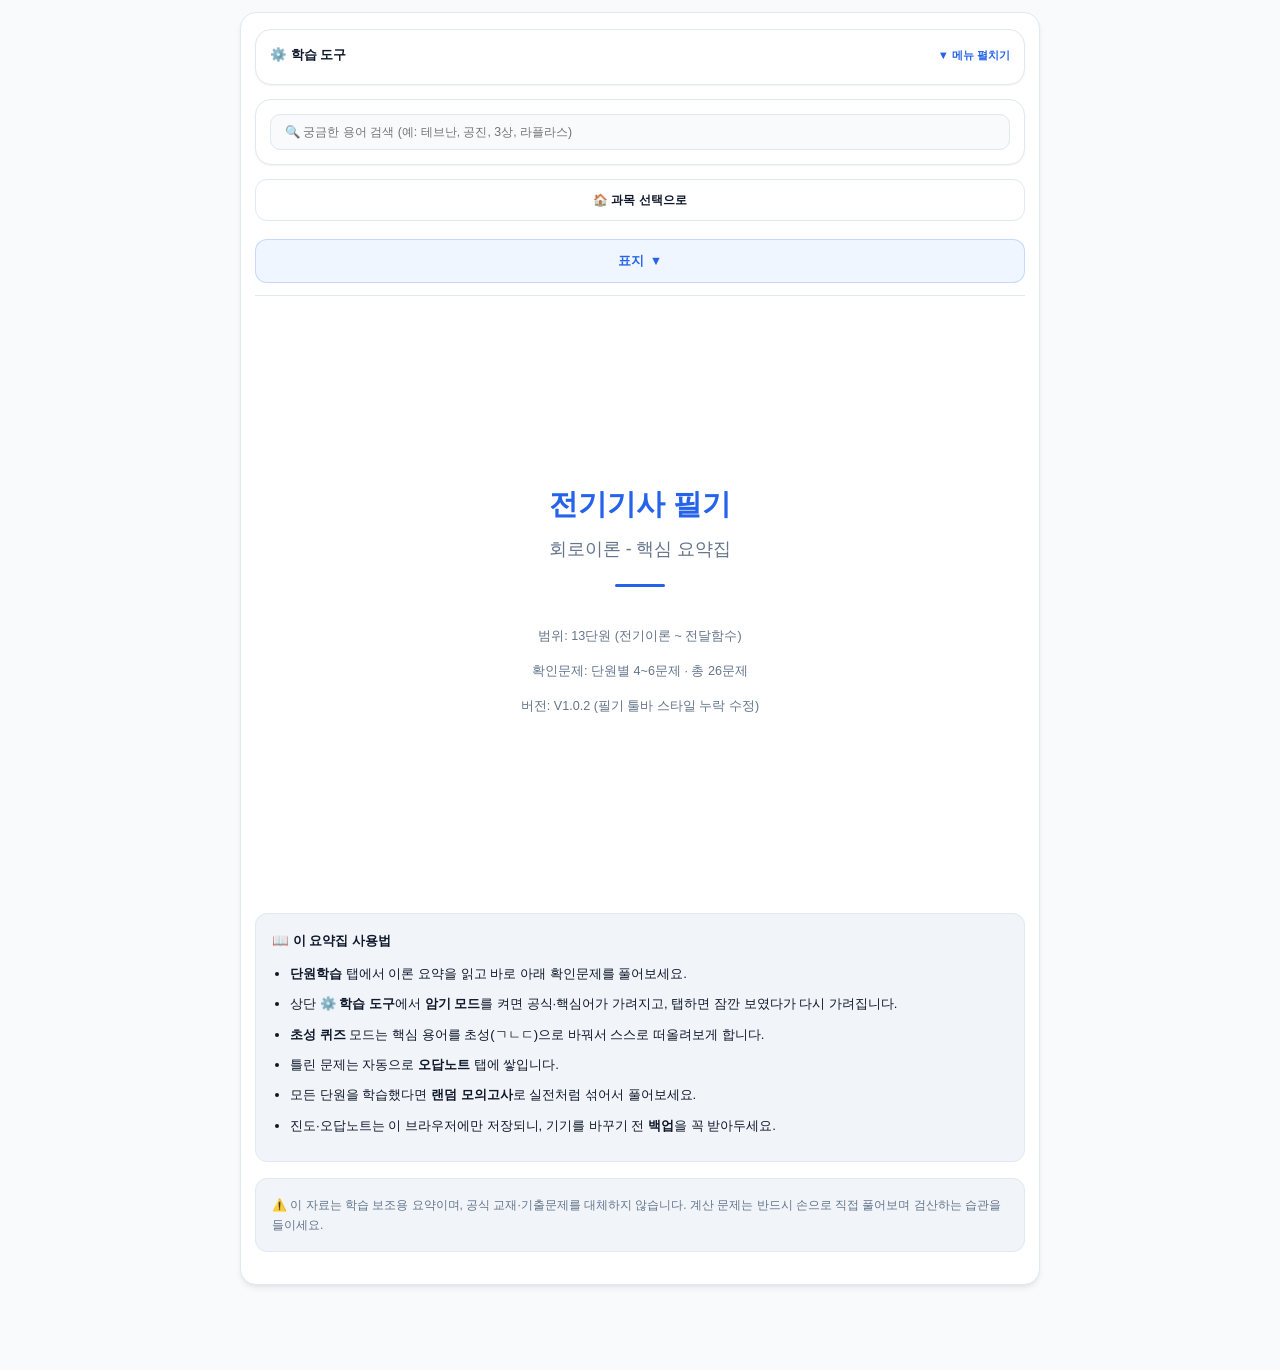
==== commit 6c124448: "Add files via upload" ====
--- a/circuit-theory/index.html
+++ b/circuit-theory/index.html
@@ -141,7 +141,7 @@
                 <div class="cover-info">
                     <p>범위: 13단원 (전기이론 ~ 전달함수)</p>
                     <p>확인문제: 단원별 4~6문제 · 총 26문제</p>
-                    <p>버전: V1.0.1</p>
+                    <p>버전: V1.0.2 (필기 툴바 스타일 누락 수정)</p>
                 </div>
             </div>
             <div class="box">
@@ -349,11 +349,11 @@
 <line x1="50" y1="90" x2="50" y2="128" stroke="#1e293b" stroke-width="2"/>
 <text x="22" y="100" font-size="15" font-weight="bold" fill="#1e293b">V</text>
 <path d="M 250 55 l 8 -6 l 8 12 l 8 -12 l 8 12 l 8 -12 l 8 6" fill="none" stroke="#dc2626" stroke-width="2"/>
-<text x="270" y="65" font-size="13" font-weight="bold" fill="#dc2626">R₁</text>
+<text x="270" y="80" font-size="13" font-weight="bold" fill="#dc2626">R₁</text>
 <path d="M 250 95 l 8 -6 l 8 12 l 8 -12 l 8 12 l 8 -12 l 8 6" fill="none" stroke="#dc2626" stroke-width="2"/>
-<text x="270" y="105" font-size="13" font-weight="bold" fill="#dc2626">R₂</text>
+<text x="270" y="120" font-size="13" font-weight="bold" fill="#dc2626">R₂</text>
 <path d="M 250 135 l 8 -6 l 8 12 l 8 -12 l 8 12 l 8 -12 l 8 6" fill="none" stroke="#dc2626" stroke-width="2"/>
-<text x="270" y="145" font-size="13" font-weight="bold" fill="#dc2626">R₃</text>
+<text x="270" y="160" font-size="13" font-weight="bold" fill="#dc2626">R₃</text>
 </svg>
 <div style="font-size:0.82em; color:var(--text-sub);">폐회로: 전원 V, 저항 R&#8321;,R&#8322;,R&#8323;에 전류 I가 흐름</div>
 </div>위 그림에서 <span class='red'>V = IR&#8321; + IR&#8322; + IR&#8323;</span>가 성립한다.<br><b>증명(에너지 보존 법칙에서 유도)</b>: 전하 1개가 폐회로를 한 바퀴 돌아 원래 위치로 돌아오면, 그 사이 얻은 에너지(기전력 V가 해준 일)와 잃은 에너지(각 저항에서 소비된 에너지 IR&#8321;+IR&#8322;+IR&#8323;)는 반드시 같아야 한다(에너지 보존). 왜냐하면 전위는 위치만의 함수라서, 한 바퀴 돌아 같은 위치로 오면 전위 변화의 총합은 0이어야 하기 때문이다(∮dV=0). 이것이 KVL의 물리적 근거다.</div>
--- a/circuit-theory/style.css
+++ b/circuit-theory/style.css
@@ -935,3 +935,79 @@
 .quiz-box .quiz-q-title { line-height: 1.5; }
 
 .card-star { font-size: 0.85em; margin-left: 4px; }
+
+        /* 🌟 단원 목록 밑 라운드 알약형 필기 툴바 컨테이너 */
+        .unit-pen-toolbar-row {
+            display: flex;
+            justify-content: flex-start;
+            align-items: center;
+            margin-bottom: 10px;
+            width: 100%;
+            overflow-x: auto;
+            -webkit-overflow-scrolling: touch;
+            scrollbar-width: none;
+        }
+        .unit-pen-toolbar-row::-webkit-scrollbar { display: none; }
+
+        .unit-pen-toolbar {
+            display: inline-flex;
+            align-items: center;
+            gap: 5px;
+            background: var(--card-bg);
+            border: 1px solid var(--border-color);
+            border-radius: 20px;
+            padding: 4px 10px;
+            box-shadow: var(--shadow-sm);
+            white-space: nowrap;
+        }
+        .unit-pen-btn {
+            font-size: 0.76em;
+            padding: 3px 8px;
+            border-radius: 12px;
+            border: 1px solid var(--border-color);
+            background-color: var(--card-bg);
+            color: var(--text-sub);
+            cursor: pointer;
+            font-weight: 700;
+            transition: all 0.1s ease;
+        }
+        .unit-pen-btn.active {
+            background-color: var(--primary-light);
+            border-color: var(--primary);
+            color: var(--primary);
+        }
+        .unit-pen-color-dot {
+            width: 15px;
+            height: 15px;
+            border-radius: 50%;
+            border: 2px solid transparent;
+            cursor: pointer;
+            display: inline-block;
+            transition: transform 0.1s;
+        }
+        .unit-pen-color-dot.active {
+            border-color: var(--text-color);
+            transform: scale(1.2);
+        }
+        .unit-pen-divider {
+            width: 1px;
+            height: 14px;
+            background: var(--border-color);
+            margin: 0 3px;
+        }
+
+        /* 🖊️ 단원 본문 펜 필기 래퍼 */
+        .unit-body-wrap {
+            position: relative;
+            touch-action: pan-y;
+        }
+
+        .unit-pen-canvas {
+            position: absolute;
+            top: 0;
+            left: 0;
+            pointer-events: none;
+            touch-action: none;
+            z-index: 5;
+            mix-blend-mode: multiply;
+        }
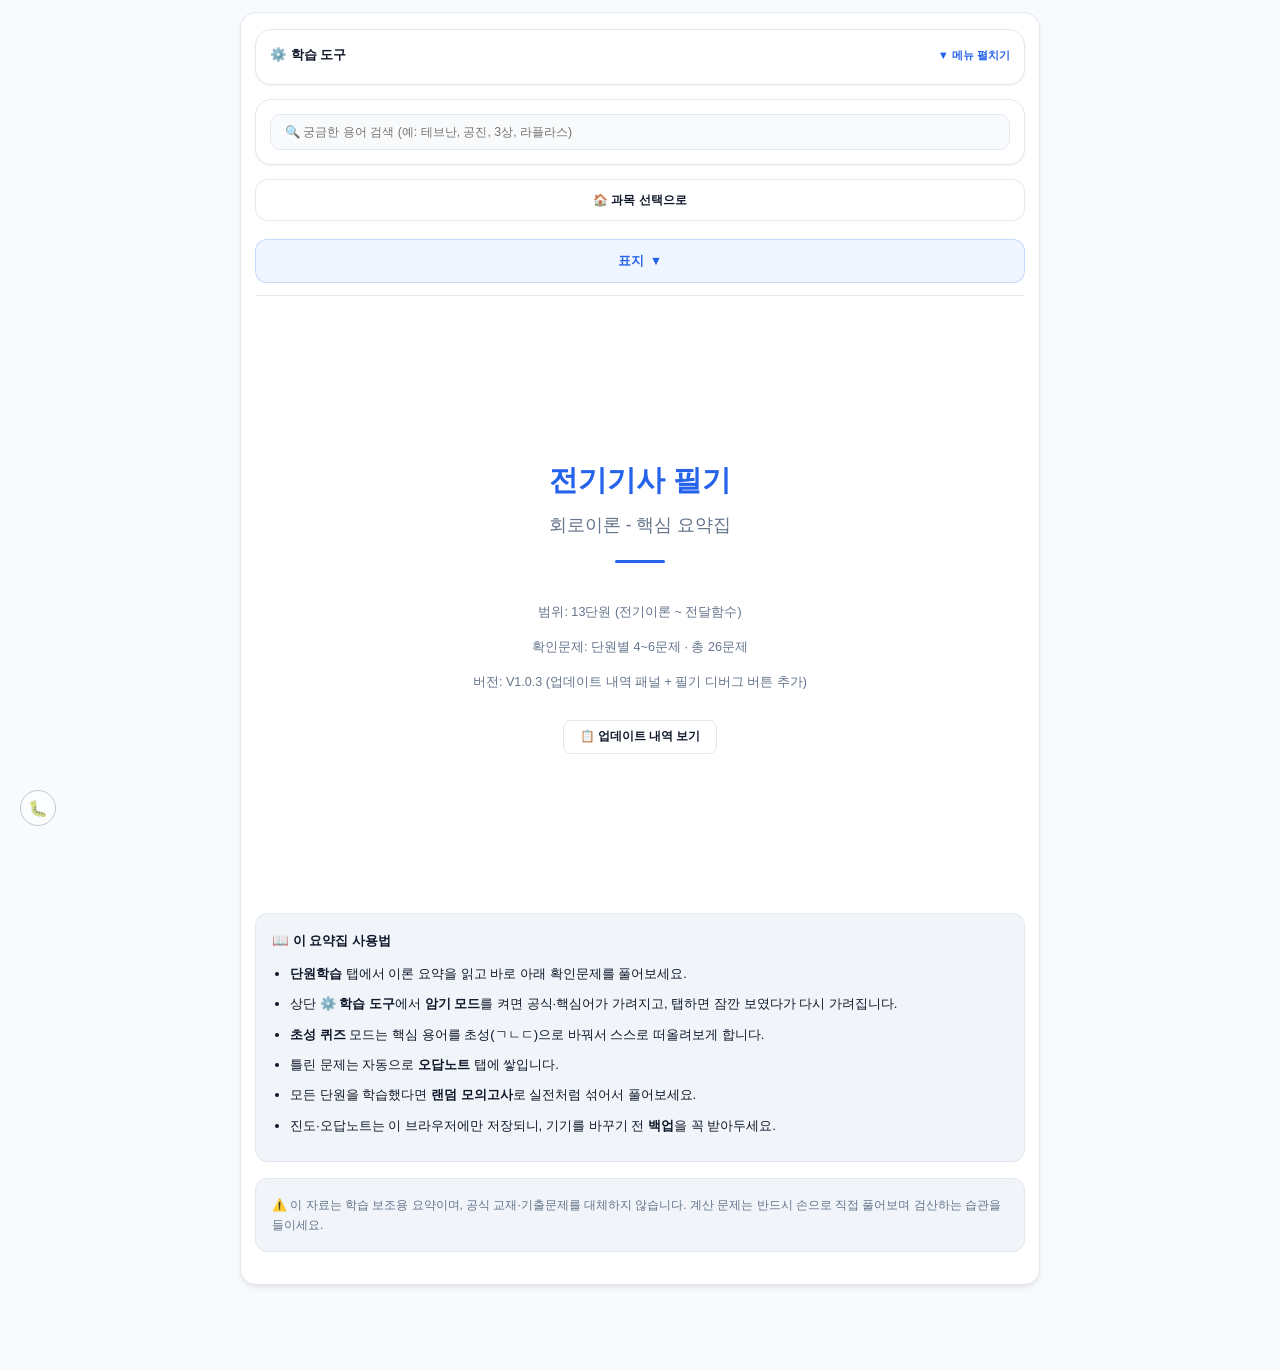
==== commit b597a778: "Add files via upload" ====
--- a/circuit-theory/index.html
+++ b/circuit-theory/index.html
@@ -141,7 +141,35 @@
                 <div class="cover-info">
                     <p>범위: 13단원 (전기이론 ~ 전달함수)</p>
                     <p>확인문제: 단원별 4~6문제 · 총 26문제</p>
-                    <p>버전: V1.0.2 (필기 툴바 스타일 누락 수정)</p>
+                    <p>버전: V1.0.3 (업데이트 내역 패널 + 필기 디버그 버튼 추가)</p>
+                </div>
+                <div style="margin-top: 14px;">
+                    <button class="font-btn" id="changelog-toggle-btn" onclick="toggleChangelog()" style="font-size: 0.85em; padding: 8px 16px;">📋 업데이트 내역 보기</button>
+                </div>
+                <div id="changelog-panel" class="box" style="display: none; margin-top: 14px; text-align: left; max-width: 480px; margin-left: auto; margin-right: auto;">
+                    <div style="font-weight: 700; margin-bottom: 10px; color: var(--primary);">📋 업데이트 내역</div>
+
+                    <div style="margin-bottom: 12px;">
+                        <div style="font-weight: 700; font-size: 0.95em;">V1.0.3 <span style="font-weight:400; color:var(--text-sub); font-size:0.85em;">- 업데이트 내역 패널 및 디버그 버튼 추가</span></div>
+                        <ul style="margin: 4px 0 0 0; padding-left: 18px; font-size: 0.88em; color: var(--text-sub);">
+                            <li>표지에 업데이트 내역(변경 이력) 패널 신설</li>
+                            <li>좌측 하단 🐛 필기 디버그 버튼 추가 (펜/터치 입력 로그 확인용)</li>
+                        </ul>
+                    </div>
+
+                    <div style="margin-bottom: 12px;">
+                        <div style="font-weight: 700; font-size: 0.95em;">V1.0.2 <span style="font-weight:400; color:var(--text-sub); font-size:0.85em;">- 필기 툴바 스타일 누락 수정</span></div>
+                        <ul style="margin: 4px 0 0 0; padding-left: 18px; font-size: 0.88em; color: var(--text-sub);">
+                            <li>필기 펜/형광펜/지우개 툴바 스타일(CSS)이 누락되어 버튼이 줄바꿈되고 색상 점이 안 보이던 문제 수정</li>
+                        </ul>
+                    </div>
+
+                    <div style="margin-bottom: 12px;">
+                        <div style="font-weight: 700; font-size: 0.95em;">V1.0.1</div>
+                        <ul style="margin: 4px 0 0 0; padding-left: 18px; font-size: 0.88em; color: var(--text-sub);">
+                            <li>최초 배포 (그 이전 세부 변경 내역은 별도로 기록되지 않았습니다)</li>
+                        </ul>
+                    </div>
                 </div>
             </div>
             <div class="box">
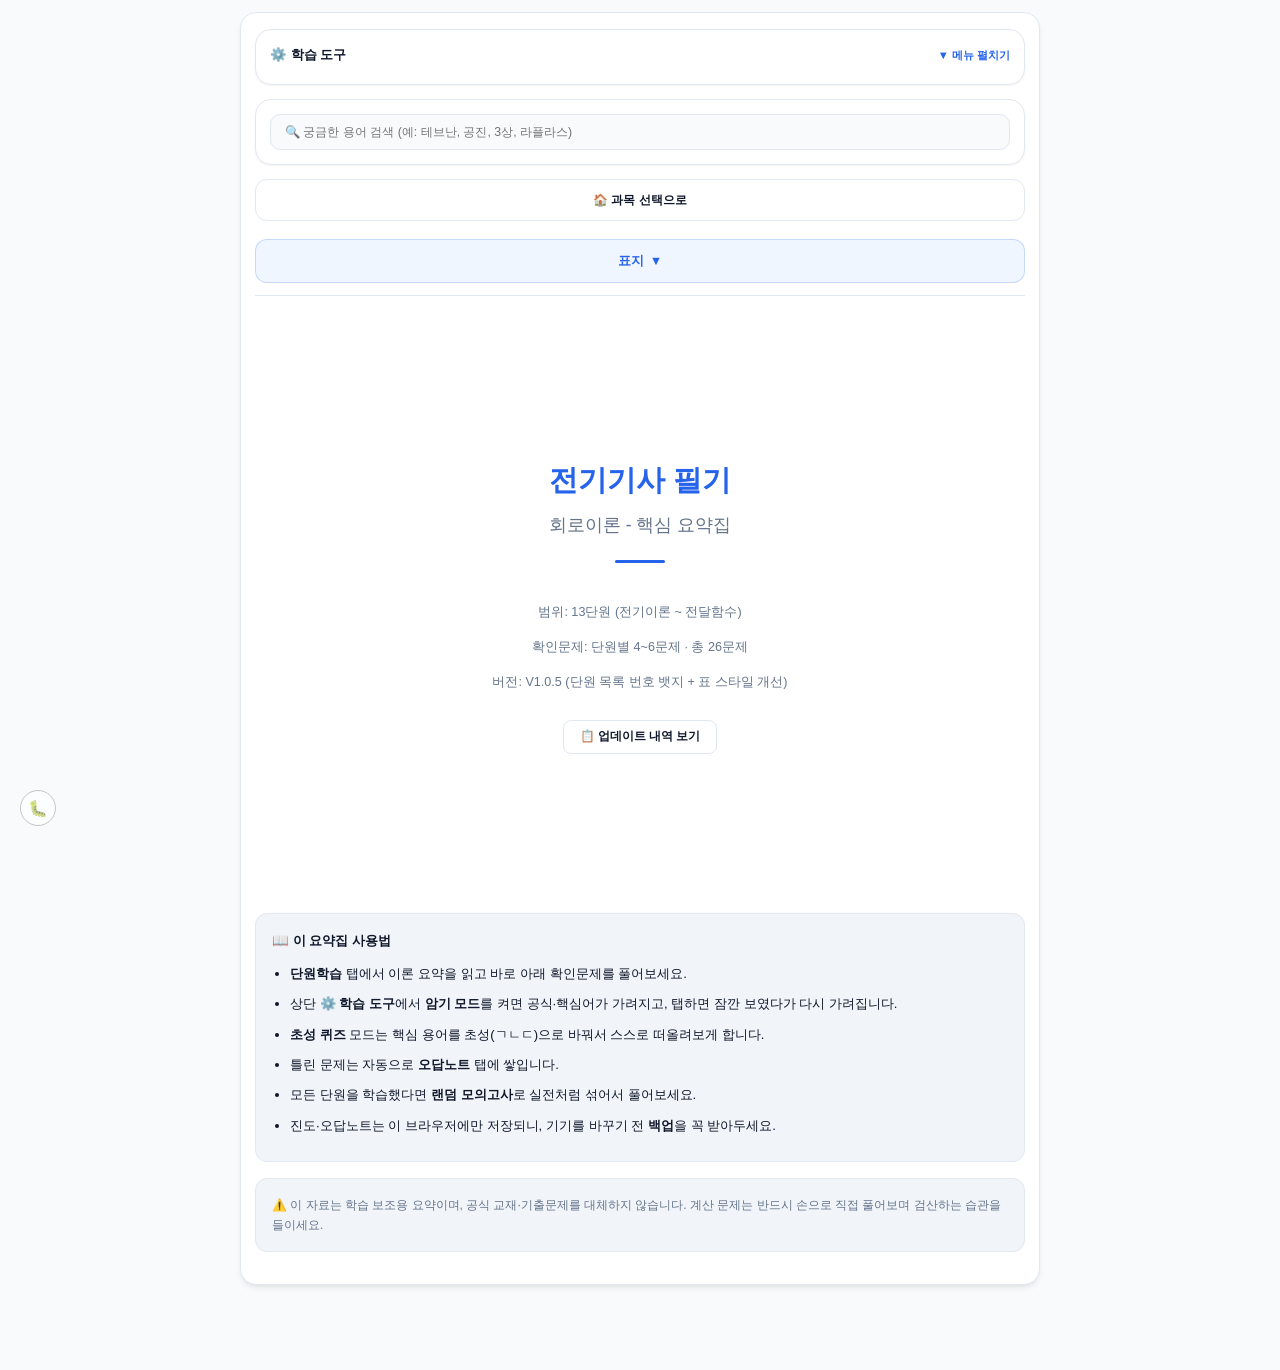
==== commit f1796ed0: "Add files via upload" ====
--- a/circuit-theory/index.html
+++ b/circuit-theory/index.html
@@ -141,13 +141,29 @@
                 <div class="cover-info">
                     <p>범위: 13단원 (전기이론 ~ 전달함수)</p>
                     <p>확인문제: 단원별 4~6문제 · 총 26문제</p>
-                    <p>버전: V1.0.3 (업데이트 내역 패널 + 필기 디버그 버튼 추가)</p>
+                    <p>버전: V1.0.5 (단원 목록 번호 뱃지 + 표 스타일 개선)</p>
                 </div>
                 <div style="margin-top: 14px;">
                     <button class="font-btn" id="changelog-toggle-btn" onclick="toggleChangelog()" style="font-size: 0.85em; padding: 8px 16px;">📋 업데이트 내역 보기</button>
                 </div>
                 <div id="changelog-panel" class="box" style="display: none; margin-top: 14px; text-align: left; max-width: 480px; margin-left: auto; margin-right: auto;">
                     <div style="font-weight: 700; margin-bottom: 10px; color: var(--primary);">📋 업데이트 내역</div>
+
+                    <div style="margin-bottom: 12px;">
+                        <div style="font-weight: 700; font-size: 0.95em;">V1.0.5 <span style="font-weight:400; color:var(--text-sub); font-size:0.85em;">- 단원 목록 디자인 개선</span></div>
+                        <ul style="margin: 4px 0 0 0; padding-left: 18px; font-size: 0.88em; color: var(--text-sub);">
+                            <li>단원 목록 카드에 번호 원형 뱃지 + 아이콘 추가</li>
+                            <li>표(table) 헤더·여백 대비 강화 및 줄무늬 배경 추가</li>
+                        </ul>
+                    </div>
+
+                    <div style="margin-bottom: 12px;">
+                        <div style="font-weight: 700; font-size: 0.95em;">V1.0.4 <span style="font-weight:400; color:var(--text-sub); font-size:0.85em;">- 표 반응형 개선</span></div>
+                        <ul style="margin: 4px 0 0 0; padding-left: 18px; font-size: 0.88em; color: var(--text-sub);">
+                            <li>비교표(표)가 좁은 화면에서 별도로 가로 스크롤되어 펜 필기와 어긋나던 문제 수정</li>
+                            <li>좁은 화면에서는 표가 카드형으로 세로 스택되어 스크롤 없이 한 번에 읽을 수 있음</li>
+                        </ul>
+                    </div>
 
                     <div style="margin-bottom: 12px;">
                         <div style="font-weight: 700; font-size: 0.95em;">V1.0.3 <span style="font-weight:400; color:var(--text-sub); font-size:0.85em;">- 업데이트 내역 패널 및 디버그 버튼 추가</span></div>
--- a/circuit-theory/style.css
+++ b/circuit-theory/style.css
@@ -831,10 +831,70 @@
         }
 
         .box { background-color: var(--box-bg); border: 1px solid var(--border-color); padding: 16px; border-radius: var(--radius-md); margin: 16px 0; font-size: 0.96em; }
-        .table-wrapper { width: 100%; overflow-x: auto; -webkit-overflow-scrolling: touch; margin: 14px 0; border-radius: var(--radius-sm); border: 1px solid var(--border-color); }
-        .table { width: 100%; min-width: 480px; border-collapse: collapse; background: var(--card-bg); }
-        .table th, .table td { border: 1px solid var(--border-color); padding: 11px; text-align: left; font-size: 0.9em; }
-        .table th { background-color: var(--box-bg); color: var(--text-color); font-weight: 700; }
+        .table-wrapper {
+            width: 100% !important;
+            overflow-x: visible !important;
+            -webkit-overflow-scrolling: auto !important;
+            margin: 14px 0;
+            border-radius: var(--radius-sm);
+            border: 1px solid var(--border-color);
+            touch-action: pan-y !important;
+            background: var(--card-bg);
+        }
+
+        .table {
+            width: 100% !important;
+            min-width: unset !important;
+            border-collapse: collapse;
+            background: transparent;
+        }
+
+        .table th, .table td {
+            border: 1px solid var(--border-color);
+            padding: 10px 12px;
+            text-align: left;
+            font-size: 0.9em;
+            word-break: keep-all;
+        }
+        .table th {
+            background-color: var(--box-bg);
+            color: var(--text-color);
+            font-weight: 700;
+        }
+
+        @media (max-width: 650px) {
+            .table, .table tbody, .table tr, .table td, .table th {
+                display: block !important;
+                width: 100% !important;
+                box-sizing: border-box !important;
+            }
+            .table thead {
+                display: none !important;
+            }
+            .table tr {
+                margin-bottom: 12px;
+                border: 1px solid var(--border-color);
+                border-radius: var(--radius-sm);
+                background: var(--card-bg);
+                overflow: hidden;
+            }
+            .table tr:last-child {
+                margin-bottom: 0;
+            }
+            .table td, .table th {
+                border: none !important;
+                border-bottom: 1px solid var(--border-color) !important;
+                padding: 10px 12px !important;
+            }
+            .table td:last-child {
+                border-bottom: none !important;
+            }
+            .table th {
+                background-color: var(--primary-light) !important;
+                color: var(--primary) !important;
+                font-weight: 800;
+            }
+        }
         .note { background-color: #fef2f2; border-left: 4px solid #ef4444; padding: 12px; color: #991b1b; margin: 14px 0; border-radius: 6px; font-size: 0.9em; }
         body.dark-mode .note { background-color: #7f1d1d !important; color: #fee2e2 !important; border-left-color: #f87171; }
 
@@ -1011,3 +1071,53 @@
             z-index: 5;
             mix-blend-mode: multiply;
         }
+
+/* 🔢 단원 목록 카드 - 번호 뱃지 + 아이콘 */
+.sub-nav-card > span:first-child {
+    display: flex;
+    align-items: center;
+    gap: 10px;
+    flex: 1;
+    min-width: 0;
+}
+.sub-nav-num-badge {
+    flex-shrink: 0;
+    width: 24px;
+    height: 24px;
+    border-radius: 50%;
+    background: var(--primary);
+    color: #ffffff;
+    font-size: 0.75em;
+    font-weight: 800;
+    display: flex;
+    align-items: center;
+    justify-content: center;
+}
+.sub-nav-icon {
+    flex-shrink: 0;
+    font-size: 1.1em;
+    line-height: 1;
+}
+.sub-nav-title-text {
+    overflow: hidden;
+    text-overflow: ellipsis;
+    white-space: nowrap;
+}
+
+/* 🎨 표 스타일 다듬기: 대비 강화 + 여백 개선 + 줄무늬 */
+.table th {
+    padding: 12px 14px !important;
+    letter-spacing: 0.01em;
+}
+.table td {
+    padding: 11px 14px !important;
+}
+.table tbody tr:nth-child(even) td,
+.table tr:nth-child(even) td {
+    background-color: var(--box-bg);
+}
+@media (max-width: 650px) {
+    .table tr:nth-child(even) {
+        background: var(--box-bg) !important;
+    }
+}
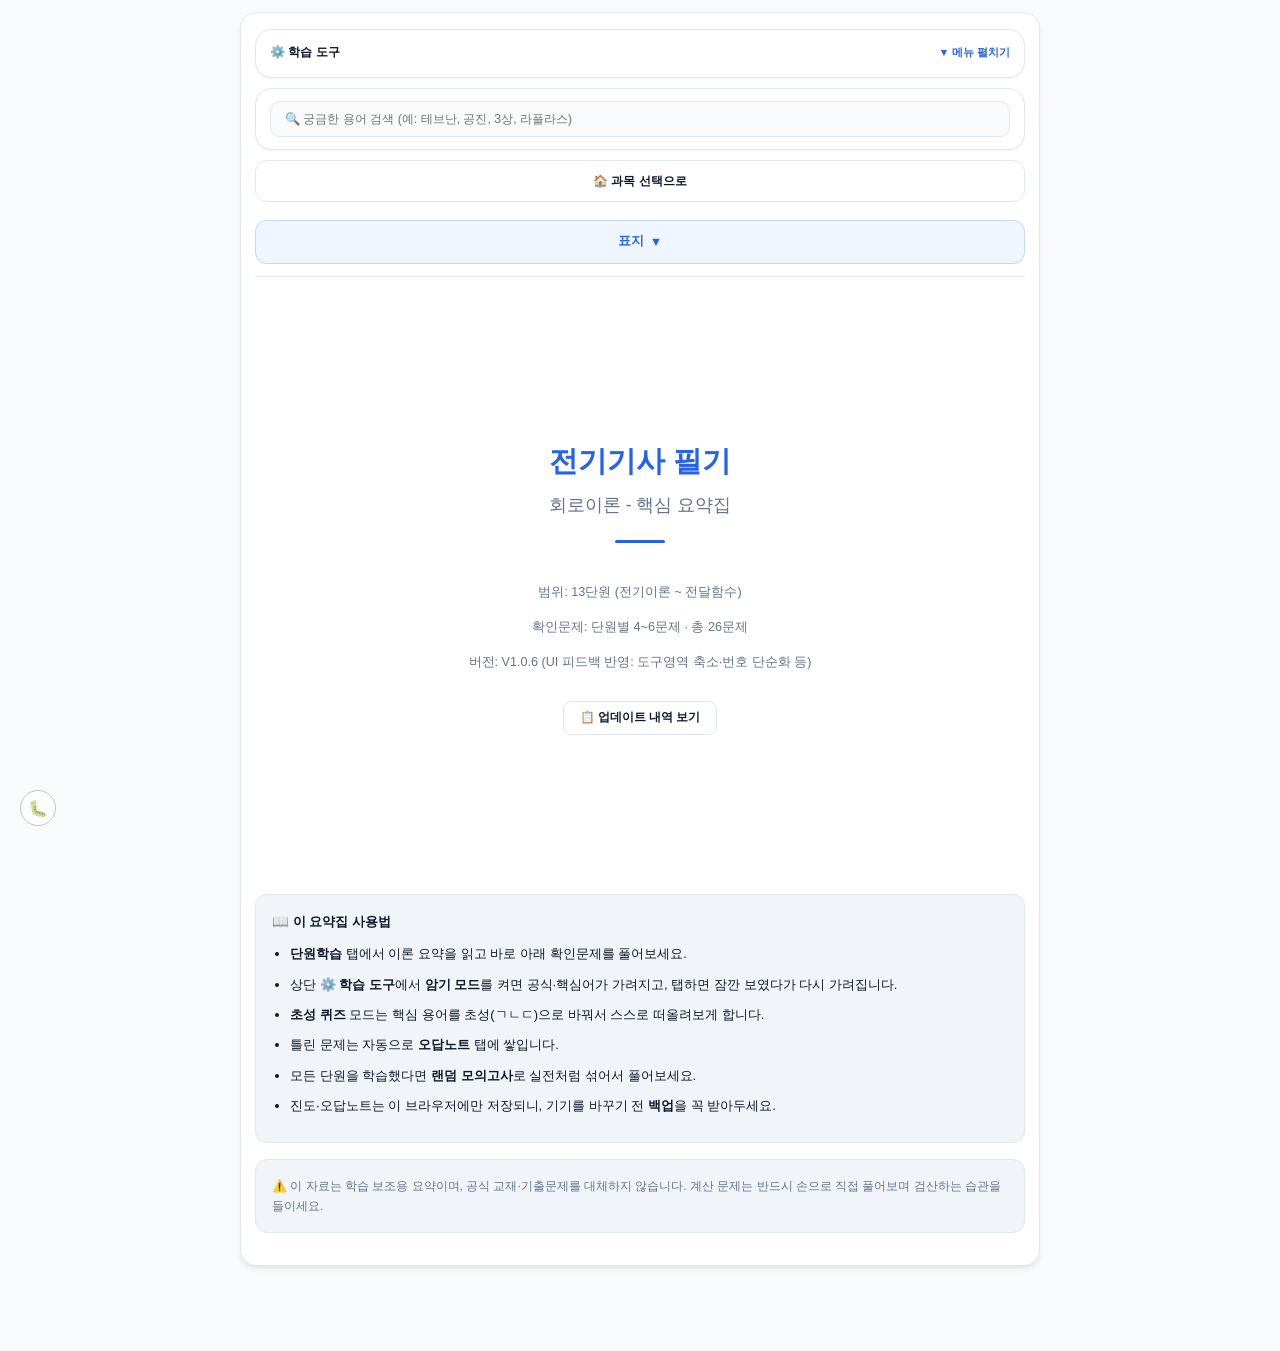
==== commit 67d6f0fb: "Add files via upload" ====
--- a/circuit-theory/index.html
+++ b/circuit-theory/index.html
@@ -141,13 +141,23 @@
                 <div class="cover-info">
                     <p>범위: 13단원 (전기이론 ~ 전달함수)</p>
                     <p>확인문제: 단원별 4~6문제 · 총 26문제</p>
-                    <p>버전: V1.0.5 (단원 목록 번호 뱃지 + 표 스타일 개선)</p>
+                    <p>버전: V1.0.6 (UI 피드백 반영: 도구영역 축소·번호 단순화 등)</p>
                 </div>
                 <div style="margin-top: 14px;">
                     <button class="font-btn" id="changelog-toggle-btn" onclick="toggleChangelog()" style="font-size: 0.85em; padding: 8px 16px;">📋 업데이트 내역 보기</button>
                 </div>
                 <div id="changelog-panel" class="box" style="display: none; margin-top: 14px; text-align: left; max-width: 480px; margin-left: auto; margin-right: auto;">
                     <div style="font-weight: 700; margin-bottom: 10px; color: var(--primary);">📋 업데이트 내역</div>
+
+                    <div style="margin-bottom: 12px;">
+                        <div style="font-weight: 700; font-size: 0.95em;">V1.0.6 <span style="font-weight:400; color:var(--text-sub); font-size:0.85em;">- UI 피드백 반영</span></div>
+                        <ul style="margin: 4px 0 0 0; padding-left: 18px; font-size: 0.88em; color: var(--text-sub);">
+                            <li>상단 「학습 도구」 영역 높이 축소, 검색창과 간격 좁힘</li>
+                            <li>단원 목록의 파란 원형 번호 뱃지를 단순 숫자 표기로 변경 (색상 혼선 방지)</li>
+                            <li>펜 필기 툴바와 본문 사이 구분선 추가</li>
+                            <li>본문 제목(h2)을 번호/제목/부제 구조로 정리</li>
+                        </ul>
+                    </div>
 
                     <div style="margin-bottom: 12px;">
                         <div style="font-weight: 700; font-size: 0.95em;">V1.0.5 <span style="font-weight:400; color:var(--text-sub); font-size:0.85em;">- 단원 목록 디자인 개선</span></div>
--- a/circuit-theory/style.css
+++ b/circuit-theory/style.css
@@ -71,11 +71,11 @@
             display: flex;
             flex-direction: column;
             gap: 12px;
-            margin-bottom: 14px;
+            margin-bottom: 10px;
             background-color: var(--card-bg);
             border: 1px solid var(--border-color);
             border-radius: var(--radius-lg);
-            padding: 14px;
+            padding: 12px 14px;
             box-shadow: var(--shadow-sm);
         }
 
@@ -85,10 +85,10 @@
             align-items: center;
             cursor: pointer;
             user-select: none;
-            padding-bottom: 4px;
+            padding-bottom: 2px;
         }
         .panel-toggle-title {
-            font-size: 0.95em;
+            font-size: 0.88em;
             font-weight: 800;
             color: var(--text-color);
             display: flex;
@@ -96,7 +96,7 @@
             gap: 6px;
         }
         .panel-toggle-btn {
-            font-size: 0.8em;
+            font-size: 0.75em;
             font-weight: 700;
             color: var(--primary);
             background: none;
@@ -1001,7 +1001,9 @@
             display: flex;
             justify-content: flex-start;
             align-items: center;
-            margin-bottom: 10px;
+            margin-bottom: 12px;
+            padding-bottom: 10px;
+            border-bottom: 1px solid var(--border-color);
             width: 100%;
             overflow-x: auto;
             -webkit-overflow-scrolling: touch;
@@ -1082,16 +1084,12 @@
 }
 .sub-nav-num-badge {
     flex-shrink: 0;
-    width: 24px;
-    height: 24px;
-    border-radius: 50%;
-    background: var(--primary);
-    color: #ffffff;
-    font-size: 0.75em;
+    min-width: 24px;
+    text-align: right;
+    color: var(--text-sub);
+    font-size: 0.85em;
     font-weight: 800;
-    display: flex;
-    align-items: center;
-    justify-content: center;
+    font-variant-numeric: tabular-nums;
 }
 .sub-nav-icon {
     flex-shrink: 0;
@@ -1121,3 +1119,26 @@
         background: var(--box-bg) !important;
     }
 }
+
+/* 📖 본문 제목(h2) - 번호/제목/부제 위계 구조 */
+h2.content-h2-structured {
+    display: flex;
+    flex-direction: column;
+    gap: 3px;
+}
+.content-h2-num {
+    font-size: 0.65em;
+    font-weight: 800;
+    color: var(--text-sub);
+    letter-spacing: 0.06em;
+}
+.content-h2-title {
+    font-size: 1.05em;
+    font-weight: 800;
+    color: var(--primary);
+}
+.content-h2-sub {
+    font-size: 0.78em;
+    font-weight: 600;
+    color: var(--text-sub);
+}
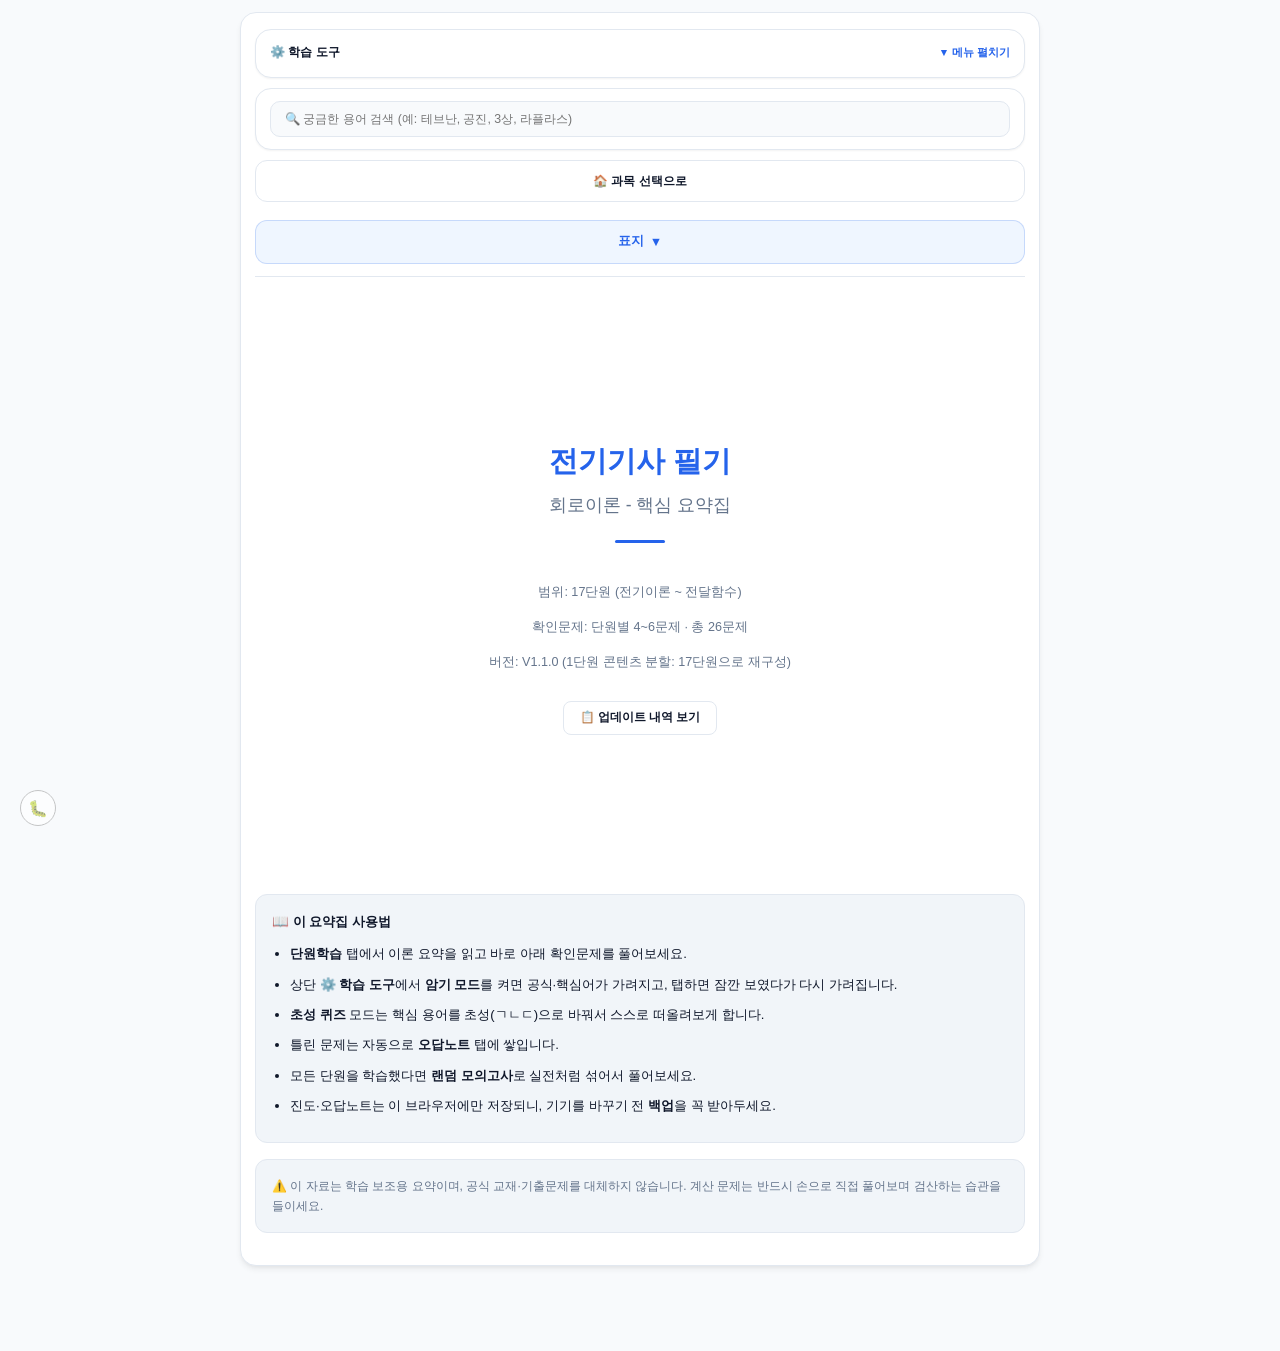
==== commit e0c246f0: "Add files via upload" ====
--- a/circuit-theory/index.html
+++ b/circuit-theory/index.html
@@ -87,7 +87,7 @@
                 <div class="progress-box">
                     <div class="progress-header">
                         <span>📊 단원 학습 진도율</span>
-                        <span id="progress-text">0 / 13 (0%)</span>
+                        <span id="progress-text">0 / 17 (0%)</span>
                     </div>
                     <div class="progress-bar-track">
                         <div class="progress-bar-fill" id="progress-fill"></div>
@@ -125,7 +125,7 @@
                 </button>
                 <div class="tab-dropdown-list" id="tab-dropdown-list">
                     <button class="tab-btn active" onclick="openTab(event, 'tab-cover')">표지</button>
-                    <button class="tab-btn" onclick="openTab(event, 'tab-study')">📘 단원학습 (13단원)</button>
+                    <button class="tab-btn" onclick="openTab(event, 'tab-study')">📘 단원학습 (17단원)</button>
                     <button class="tab-btn" onclick="openTab(event, 'tab-exam')">🎲 랜덤 모의고사</button>
                     <button class="tab-btn" onclick="openTab(event, 'tab-wrong')">📕 오답노트</button>
                 </div>
@@ -139,15 +139,25 @@
                 <div class="cover-subtitle">회로이론 - 핵심 요약집</div>
                 <div class="cover-divider"></div>
                 <div class="cover-info">
-                    <p>범위: 13단원 (전기이론 ~ 전달함수)</p>
+                    <p>범위: 17단원 (전기이론 ~ 전달함수)</p>
                     <p>확인문제: 단원별 4~6문제 · 총 26문제</p>
-                    <p>버전: V1.0.6 (UI 피드백 반영: 도구영역 축소·번호 단순화 등)</p>
+                    <p>버전: V1.1.0 (1단원 콘텐츠 분할: 17단원으로 재구성)</p>
                 </div>
                 <div style="margin-top: 14px;">
                     <button class="font-btn" id="changelog-toggle-btn" onclick="toggleChangelog()" style="font-size: 0.85em; padding: 8px 16px;">📋 업데이트 내역 보기</button>
                 </div>
                 <div id="changelog-panel" class="box" style="display: none; margin-top: 14px; text-align: left; max-width: 480px; margin-left: auto; margin-right: auto;">
                     <div style="font-weight: 700; margin-bottom: 10px; color: var(--primary);">📋 업데이트 내역</div>
+
+                    <div style="margin-bottom: 12px;">
+                        <div style="font-weight: 700; font-size: 0.95em;">V1.1.0 <span style="font-weight:400; color:var(--text-sub); font-size:0.85em;">- 1단원 콘텐츠 분할</span></div>
+                        <ul style="margin: 4px 0 0 0; padding-left: 18px; font-size: 0.88em; color: var(--text-sub);">
+                            <li>기존 "1. 전기이론" 단원(29개 주제 박스, 전체 평균 대비 2.5배 분량)을 5개 단원으로 재구성</li>
+                            <li>1.전기회로 기초·옴의 법칙 / 2.키르히호프의 법칙(KCL·KVL) / 3.저항의 직렬·병렬 접속과 분배법칙 / 4.전지의 접속과 전력 / 5.휘스톤 브리지·배율기/분류기·심화</li>
+                            <li>전체 13단원 → 17단원으로 확장, 새 단원 2~5에 확인문제 2문제씩 신규 추가 (총 26→34문제)</li>
+                            <li>랜덤 모의고사 문제풀도 34문제로 갱신</li>
+                        </ul>
+                    </div>
 
                     <div style="margin-bottom: 12px;">
                         <div style="font-weight: 700; font-size: 0.95em;">V1.0.6 <span style="font-weight:400; color:var(--text-sub); font-size:0.85em;">- UI 피드백 반영</span></div>
@@ -218,7 +228,7 @@
         <div id="tab-study" class="tab-content">
             <h1>전기기사 회로이론 - <br>📘 단원학습</h1>
             <div style="text-align: right; font-size: 0.8em; color: var(--text-sub); margin-top: 4px; margin-bottom: 12px;">
-                <span>회로이론 13단원 · 확인문제 26문제</span>
+                <span>회로이론 17단원 · 확인문제 34문제</span>
             </div>
 
             <div style="display: flex; justify-content: flex-end; margin-bottom: 10px;">
@@ -228,103 +238,131 @@
             <div id="sub-page-menu">
                 <div class="sub-nav-grid" id="main-menu-grid">
                         <div class="sub-nav-card" onclick="showSubPage(1)">
-                            <span>1. 전기이론</span>
+                            <span>1. 전기회로 기초 · 옴의 법칙</span>
                             <div class="card-status-box">
                                 <span class="card-done-badge" id="card-done-1" style="display:none;">✅ 완료</span>
                                 <span id="card-star-1"></span>
                             </div>
                         </div>
                         <div class="sub-nav-card" onclick="showSubPage(2)">
-                            <span>2. 정현파 교류</span>
+                            <span>2. 키르히호프의 법칙 (KCL·KVL)</span>
                             <div class="card-status-box">
                                 <span class="card-done-badge" id="card-done-2" style="display:none;">✅ 완료</span>
                                 <span id="card-star-2"></span>
                             </div>
                         </div>
                         <div class="sub-nav-card" onclick="showSubPage(3)">
-                            <span>3. R-L-C 교류회로</span>
+                            <span>3. 저항의 직렬·병렬 접속과 분배법칙</span>
                             <div class="card-status-box">
                                 <span class="card-done-badge" id="card-done-3" style="display:none;">✅ 완료</span>
                                 <span id="card-star-3"></span>
                             </div>
                         </div>
                         <div class="sub-nav-card" onclick="showSubPage(4)">
-                            <span>4. 교류전력</span>
+                            <span>4. 전지의 접속과 전력</span>
                             <div class="card-status-box">
                                 <span class="card-done-badge" id="card-done-4" style="display:none;">✅ 완료</span>
                                 <span id="card-star-4"></span>
                             </div>
                         </div>
                         <div class="sub-nav-card" onclick="showSubPage(5)">
-                            <span>5. 인덕턴스 및 벡터궤적</span>
+                            <span>5. 휘스톤 브리지 · 배율기/분류기 · 심화</span>
                             <div class="card-status-box">
                                 <span class="card-done-badge" id="card-done-5" style="display:none;">✅ 완료</span>
                                 <span id="card-star-5"></span>
                             </div>
                         </div>
                         <div class="sub-nav-card" onclick="showSubPage(6)">
-                            <span>6. 회로망</span>
+                            <span>6. 정현파 교류</span>
                             <div class="card-status-box">
                                 <span class="card-done-badge" id="card-done-6" style="display:none;">✅ 완료</span>
                                 <span id="card-star-6"></span>
                             </div>
                         </div>
                         <div class="sub-nav-card" onclick="showSubPage(7)">
-                            <span>7. 대칭 n상 교류</span>
+                            <span>7. R-L-C 교류회로</span>
                             <div class="card-status-box">
                                 <span class="card-done-badge" id="card-done-7" style="display:none;">✅ 완료</span>
                                 <span id="card-star-7"></span>
                             </div>
                         </div>
                         <div class="sub-nav-card" onclick="showSubPage(8)">
-                            <span>8. 대칭좌표법</span>
+                            <span>8. 교류전력</span>
                             <div class="card-status-box">
                                 <span class="card-done-badge" id="card-done-8" style="display:none;">✅ 완료</span>
                                 <span id="card-star-8"></span>
                             </div>
                         </div>
                         <div class="sub-nav-card" onclick="showSubPage(9)">
-                            <span>9. 비정현파 교류</span>
+                            <span>9. 인덕턴스 및 벡터궤적</span>
                             <div class="card-status-box">
                                 <span class="card-done-badge" id="card-done-9" style="display:none;">✅ 완료</span>
                                 <span id="card-star-9"></span>
                             </div>
                         </div>
                         <div class="sub-nav-card" onclick="showSubPage(10)">
-                            <span>10. 단자망</span>
+                            <span>10. 회로망</span>
                             <div class="card-status-box">
                                 <span class="card-done-badge" id="card-done-10" style="display:none;">✅ 완료</span>
                                 <span id="card-star-10"></span>
                             </div>
                         </div>
                         <div class="sub-nav-card" onclick="showSubPage(11)">
-                            <span>11. 라플라스 변환</span>
+                            <span>11. 대칭 n상 교류</span>
                             <div class="card-status-box">
                                 <span class="card-done-badge" id="card-done-11" style="display:none;">✅ 완료</span>
                                 <span id="card-star-11"></span>
                             </div>
                         </div>
                         <div class="sub-nav-card" onclick="showSubPage(12)">
-                            <span>12. 과도현상</span>
+                            <span>12. 대칭좌표법</span>
                             <div class="card-status-box">
                                 <span class="card-done-badge" id="card-done-12" style="display:none;">✅ 완료</span>
                                 <span id="card-star-12"></span>
                             </div>
                         </div>
                         <div class="sub-nav-card" onclick="showSubPage(13)">
-                            <span>13. 전달함수</span>
+                            <span>13. 비정현파 교류</span>
                             <div class="card-status-box">
                                 <span class="card-done-badge" id="card-done-13" style="display:none;">✅ 완료</span>
                                 <span id="card-star-13"></span>
                             </div>
                         </div>
+                        <div class="sub-nav-card" onclick="showSubPage(14)">
+                            <span>14. 단자망</span>
+                            <div class="card-status-box">
+                                <span class="card-done-badge" id="card-done-14" style="display:none;">✅ 완료</span>
+                                <span id="card-star-14"></span>
+                            </div>
+                        </div>
+                        <div class="sub-nav-card" onclick="showSubPage(15)">
+                            <span>15. 라플라스 변환</span>
+                            <div class="card-status-box">
+                                <span class="card-done-badge" id="card-done-15" style="display:none;">✅ 완료</span>
+                                <span id="card-star-15"></span>
+                            </div>
+                        </div>
+                        <div class="sub-nav-card" onclick="showSubPage(16)">
+                            <span>16. 과도현상</span>
+                            <div class="card-status-box">
+                                <span class="card-done-badge" id="card-done-16" style="display:none;">✅ 완료</span>
+                                <span id="card-star-16"></span>
+                            </div>
+                        </div>
+                        <div class="sub-nav-card" onclick="showSubPage(17)">
+                            <span>17. 전달함수</span>
+                            <div class="card-status-box">
+                                <span class="card-done-badge" id="card-done-17" style="display:none;">✅ 완료</span>
+                                <span id="card-star-17"></span>
+                            </div>
+                        </div>
                 </div>
             </div>
 
-                <div id="sub-page-1" class="sub-page" style="display:none;">
+                                <div id="sub-page-1" class="sub-page" style="display:none;">
                     <div class="sub-page-header">
                         <div style="display:flex; align-items:center; gap:8px;">
-                            <div class="page-indicator">1 / 13 PAGE</div>
+                            <div class="page-indicator">1 / 17 PAGE</div>
                             <button class="font-btn" onclick="showSubMenu()" style="font-size:0.75em; padding:4px 8px;">📋 단원 목록</button>
                         </div>
                         <div style="display:flex; align-items:center; gap:10px;">
@@ -332,41 +370,94 @@
                             <button class="bookmark-btn" id="star-btn-1" onclick="toggleBookmark(1)">☆</button>
                         </div>
                     </div>
-                    <h2>1. 전기이론</h2>
-
-                <div class="highlight-box">
+                    <h2>1. 전기회로 기초 · 옴의 법칙</h2>
+
+<div class="highlight-box">
                     <p style="font-weight:700; margin:0 0 6px 0;">📌 이 단원의 주요 기호</p>
                     <div style="margin:0; line-height:1.7;"><div class="table-wrapper"><table class="table"><tr><th>기호</th><th>의미</th><th>단위</th></tr><tr><td>Q</td><td>전하량</td><td>C(쿨롱)</td></tr><tr><td>I, i</td><td>전류(직류/순시)</td><td>A(암페어)</td></tr><tr><td>V, v</td><td>전압(직류/순시)</td><td>V(볼트)</td></tr><tr><td>R</td><td>저항</td><td>Ω(옴)</td></tr><tr><td>G</td><td>컨덕턴스(저항의 역수)</td><td>℧ 또는 S(지멘스)</td></tr><tr><td>ρ(로)</td><td>고유저항(저항률)</td><td>Ω·m</td></tr><tr><td>σ(시그마)</td><td>도전율(1/ρ)</td><td>℧/m</td></tr><tr><td>P</td><td>전력</td><td>W(와트)</td></tr><tr><td>W</td><td>일 · 전력량</td><td>J(줄) · Wh</td></tr><tr><td>E, e</td><td>기전력</td><td>V</td></tr><tr><td>r</td><td>내부저항</td><td>Ω</td></tr></table></div>이 표에 나온 기호들은 앞으로 회로이론 전 단원에서 계속 재사용되니, 처음에 확실히 익혀두면 이후 단원 학습이 훨씬 수월하다.</div>
                 </div>
-                <div class="highlight-box">
+<div class="highlight-box">
                     <p style="font-weight:700; margin:0 0 6px 0;">1. 전기회로</p>
                     <div style="margin:0; line-height:1.7;">전류가 전원(+극)에서 나와 부하를 거쳐 전원(-극)으로 돌아오는 <span class='red'>순환 경로</span>를 전기회로라 한다. 전류가 흐르려면 ①폐회로(닫힌 경로)가 구성되고 ②전압(기전력)이 인가되어야 한다.</div>
                 </div>
-                <div class="highlight-box">
+<div class="highlight-box">
                     <p style="font-weight:700; margin:0 0 6px 0;">2. 전하와 전류의 정의</p>
                     <div style="margin:0; line-height:1.7;">전하량 Q[C], 전자 1개의 전하량 e = <span class='blue'>-1.602×10⁻¹⁹[C]</span>. 전류는 단위시간 동안 이동한 전하량으로 정의: 직류 <span class='blue'>I = Q/t</span>[A], 교류(순시전류) <span class='blue'>i = dq/dt</span>[A], 반대로 q=∫i dt[C].</div>
                 </div>
-                <div class="highlight-box">
+<div class="highlight-box">
                     <p style="font-weight:700; margin:0 0 6px 0;">1[C]은 전자 몇 개？</p>
                     <div style="margin:0; line-height:1.7;">전자 1개의 전하량이 1.602×10⁻¹⁹[C]이므로, <span class='red'>1[C] = 1 / (1.602×10⁻¹⁹) ≈ 6.242×10¹⁸ [개]</span>의 전자가 모인 양이다. 즉 1쿨롱은 전자 약 <span class='orange'>620경 개</span>에 해당하는, 실생활 감각으로는 상상하기 힘들 만큼 큰 개수의 전하다(전류 1A=1C/s는 매초 이만큼의 전자가 도선 단면을 지나간다는 뜻).</div>
                 </div>
-                <div class="highlight-box">
+<div class="highlight-box">
                     <p style="font-weight:700; margin:0 0 6px 0;">3. 전압(전위차)의 정의</p>
                     <div style="margin:0; line-height:1.7;">단위 정전하(+1C)가 두 점 사이를 이동할 때 얻거나 잃는 에너지(일)로 정의된다.<br><b>직류</b>: <span class='mint'>V = W/Q</span> [V], 즉 <span class='mint'>W = QV</span> [J]<br><b>교류(순시값)</b>: <span class='mint'>v = dw/dq</span> [V], 반대로 적분하면 <span class='mint'>w = ∫v dq</span> [J] — 직류의 W=QV는 v가 일정할 때(v를 적분 밖으로 뺄 수 있을 때)의 특수한 경우이고, 교류처럼 전압이 시간에 따라 변하면 반드시 적분 형태 w=∫v dq로 계산해야 한다.</div>
                 </div>
-                <div class="highlight-box">
+<div class="highlight-box">
                     <p style="font-weight:700; margin:0 0 6px 0;">4. 저항 R</p>
                     <div style="margin:0; line-height:1.7;">저항은 전류의 흐름을 방해하는 정도를 나타내는 소자이며, 도체의 <span class='red'>재질·길이·단면적</span>에 따라 값이 결정된다: <span class='red'>R = ρ × (l/A)</span> [Ω] (ρ: 고유저항[Ω·m], l: 도체의 길이[m], A: 단면적[m²]). 즉 <span class='orange'>길이가 길수록 저항이 커지고, 단면적이 굵을수록 저항이 작아진다</span>(물이 긴 관·좁은 관을 흐를 때 더 저항을 받는 것과 같은 직관).</div>
                 </div>
-                <div class="highlight-box">
+<div class="highlight-box">
                     <p style="font-weight:700; margin:0 0 6px 0;">컨덕턴스(전도도)</p>
                     <div style="margin:0; line-height:1.7;">저항의 역수를 <span class='red'>컨덕턴스 G = 1/R [℧] 또는 [S]</span>라 한다. 옴의 법칙을 컨덕턴스로 쓰면 <span class='blue'>I = GV</span>(저항 형태 V=IR과 반대). 병렬 합성저항 공식(1/R=1/R1+1/R2)을 컨덕턴스로 바꾸면 <span class='red'>G = G1+G2</span> — 오히려 <span class='orange'>직렬저항 합성(R=R1+R2)과 같은 모양</span>이 되어 병렬회로 계산이 더 간단해진다.</div>
                 </div>
-                <div class="highlight-box">
+<div class="highlight-box">
                     <p style="font-weight:700; margin:0 0 6px 0;">5. 옴의 법칙</p>
                     <div style="margin:0; line-height:1.7;"><span class='red'>V = IR</span>, I = V/R, R = V/I — 전압은 전류·저항에 비례, 전류는 전압에 비례·저항에 반비례한다. (예) R=10Ω에 V=100V를 걸면 I=100/10=10A.</div>
                 </div>
-                <div class="highlight-box">
+
+<div class="quiz-sec-header">
+                        <span class="quiz-sec-title">✏️ 단원 확인문제 (2문제)</span>
+                    </div>
+                    <div class="score-board"><span id="score-unit-quiz-1">점수: 0 / 100점 (정답 0 / 2문제)</span></div>
+                    <div id="unit-quiz-1" data-scoreboard="true">
+                <div class="box quiz-box" id="box-u1-1" data-qid="u1-1">
+                    <button class="font-btn" onclick="resetAnswer('u1-1')" style="float:right; font-size:0.75em; padding:4px 8px;">🔄 초기화</button>
+                    <p class="quiz-q-title" style="font-weight:bold; margin-top:0;">Q1. 전류가 전원의 (+)극에서 나와 회로를 거쳐 돌아오는 경로를 무엇이라 하는가?</p>
+                    <div class="quiz-opt-grid" style="display:grid; grid-template-columns:1fr 1fr; gap:8px; margin:12px 0;">
+<button class="font-btn opt-btn" onclick="checkAnswerByText('u1-1', this, '전기회로')">전기회로</button>
+<button class="font-btn opt-btn" onclick="checkAnswerByText('u1-1', this, '전기회로')">자기회로</button>
+<button class="font-btn opt-btn" onclick="checkAnswerByText('u1-1', this, '전기회로')">등가회로</button>
+<button class="font-btn opt-btn" onclick="checkAnswerByText('u1-1', this, '전기회로')">개방회로</button>
+                    </div>
+                    <div id="q-result-u1-1" style="margin-top:10px; font-weight:bold; display:none;"></div>
+                    <div id="q-expl-u1-1" class="note" style="display:none;">💡 해설: 전류가 순환하는 경로를 전기회로라 합니다.</div>
+                </div>
+                <div class="box quiz-box" id="box-u1-2" data-qid="u1-2">
+                    <button class="font-btn" onclick="resetAnswer('u1-2')" style="float:right; font-size:0.75em; padding:4px 8px;">🔄 초기화</button>
+                    <p class="quiz-q-title" style="font-weight:bold; margin-top:0;">Q2. 저항 R=10Ω에 전압 V=100V를 걸었을 때 흐르는 전류 I[A]는? (숫자만) <span class="blue_nb" style="font-size:0.8em;">(단답형)</span></p>
+                    <div style="display:flex; gap:6px; margin:12px 0;">
+                        <input type="text" id="input-u1-2" class="mini-text-input" placeholder="정답 입력" style="max-width:180px;">
+                        <button class="font-btn" onclick="checkAnswerByInput('u1-2', document.getElementById('input-u1-2'), ['10'])">확인</button>
+                    </div>
+                    <div id="q-result-u1-2" style="margin-top:10px; font-weight:bold; display:none;"></div>
+                    <div id="q-expl-u1-2" class="note" style="display:none;">💡 해설: I=V/R=100/10=10A 입니다.</div>
+                </div>
+                    </div>
+                    <div style="text-align:center; margin:10px 0 20px 0; display:flex; gap:6px; justify-content:center; flex-wrap:wrap;">
+                        <button class="font-btn" onclick="shuffleSection('unit-quiz-1')" style="background-color:#8b5cf6; color:#fff;">🔀 순서 섞기</button>
+                        <button class="font-btn" onclick="resetAllInContainer('unit-quiz-1')" style="background-color:#ef4444; color:#fff;">🔄 전체 초기화</button>
+                    </div>
+
+                    <div class="page-memo-section">
+                        <p class="page-memo-title">📝 나만의 메모</p>
+                        <textarea id="memo-input-1" class="page-memo-textarea" placeholder="이 단원에서 헷갈리는 부분을 적어보세요." onblur="savePageMemo(1)"></textarea>
+                    </div>
+                </div>
+
+                                <div id="sub-page-2" class="sub-page" style="display:none;">
+                    <div class="sub-page-header">
+                        <div style="display:flex; align-items:center; gap:8px;">
+                            <div class="page-indicator">2 / 17 PAGE</div>
+                            <button class="font-btn" onclick="showSubMenu()" style="font-size:0.75em; padding:4px 8px;">📋 단원 목록</button>
+                        </div>
+                        <div style="display:flex; align-items:center; gap:10px;">
+                            <label class="complete-check-label"><input type="checkbox" id="check-page-2" onchange="toggleComplete(2)"> 학습 완료</label>
+                            <button class="bookmark-btn" id="star-btn-2" onclick="toggleBookmark(2)">☆</button>
+                        </div>
+                    </div>
+                    <h2>2. 키르히호프의 법칙 (KCL·KVL)</h2>
+
+<div class="highlight-box">
                     <p style="font-weight:700; margin:0 0 6px 0;">6. 키르히호프의 제1법칙 (KCL, 전류법칙)</p>
                     <div style="margin:0; line-height:1.7;">한 절점(node)에서 <span class='blue'>유입 전류의 합 = 유출 전류의 합</span>(대수합은 0).<div style="text-align:center; margin:12px 0;">
 <svg viewBox="0 0 320 200" xmlns="http://www.w3.org/2000/svg" style="width:100%; max-width:280px; height:auto; margin:0 auto; display:block;">
@@ -389,7 +480,7 @@
 <div style="font-size:0.82em; color:var(--text-sub);">파란색(i&#8321;,i&#8322;)=유입, 빨간색(i&#8323;,i&#8324;,i&#8325;)=유출</div>
 </div>위 그림에서 i&#8321;, i&#8322;는 절점으로 들어오고 i&#8323;, i&#8324;, i&#8325;는 나가므로 <span class='red'>i&#8321;+i&#8322; = i&#8323;+i&#8324;+i&#8325;</span>, 즉 <span class='red'>i&#8321;+i&#8322;-i&#8323;-i&#8324;-i&#8325;=0</span>이 성립한다.<br><b>증명(전하보존 법칙에서 유도)</b>: 절점은 전하를 저장할 수 없는 이상적인 연결점이다. 만약 유입과 유출이 다르다면 그 차이만큼 전하가 절점에 계속 쌓이거나 사라져야 하는데, 이는 전하보존 법칙(전하는 새로 생기거나 없어지지 않는다)에 위배된다. 따라서 반드시 유입=유출이어야 하며, 이것이 KCL의 물리적 근거다.</div>
                 </div>
-                <div class="highlight-box">
+<div class="highlight-box">
                     <p style="font-weight:700; margin:0 0 6px 0;">키르히호프의 제2법칙 (KVL, 전압법칙)</p>
                     <div style="margin:0; line-height:1.7;">폐회로(닫힌 루프) 내에서 <span class='blue'>기전력의 합 = 전압강하의 합</span>.<div style="text-align:center; margin:12px 0;">
 <svg viewBox="0 0 320 190" xmlns="http://www.w3.org/2000/svg" style="width:100%; max-width:280px; height:auto; margin:0 auto; display:block;">
@@ -412,51 +503,212 @@
 <div style="font-size:0.82em; color:var(--text-sub);">폐회로: 전원 V, 저항 R&#8321;,R&#8322;,R&#8323;에 전류 I가 흐름</div>
 </div>위 그림에서 <span class='red'>V = IR&#8321; + IR&#8322; + IR&#8323;</span>가 성립한다.<br><b>증명(에너지 보존 법칙에서 유도)</b>: 전하 1개가 폐회로를 한 바퀴 돌아 원래 위치로 돌아오면, 그 사이 얻은 에너지(기전력 V가 해준 일)와 잃은 에너지(각 저항에서 소비된 에너지 IR&#8321;+IR&#8322;+IR&#8323;)는 반드시 같아야 한다(에너지 보존). 왜냐하면 전위는 위치만의 함수라서, 한 바퀴 돌아 같은 위치로 오면 전위 변화의 총합은 0이어야 하기 때문이다(∮dV=0). 이것이 KVL의 물리적 근거다.</div>
                 </div>
-                <div class="highlight-box">
+
+                    <div class="quiz-sec-header">
+                        <span class="quiz-sec-title">✏️ 단원 확인문제 (2문제)</span>
+                    </div>
+                    <div class="score-board"><span id="score-unit-quiz-2">점수: 0 / 100점 (정답 0 / 2문제)</span></div>
+                    <div id="unit-quiz-2" data-scoreboard="true">
+                <div class="box quiz-box" id="box-u2-1" data-qid="u2-1">
+                    <button class="font-btn" onclick="resetAnswer('u2-1')" style="float:right; font-size:0.75em; padding:4px 8px;">🔄 초기화</button>
+                    <p class="quiz-q-title" style="font-weight:bold; margin-top:0;">Q1. 키르히호프의 제1법칙(KCL)은 회로의 무엇에 대한 법칙인가?</p>
+                    <div class="quiz-opt-grid" style="display:grid; grid-template-columns:1fr 1fr; gap:8px; margin:12px 0;">
+<button class="font-btn opt-btn" onclick="checkAnswerByText('u2-1', this, '전류')">전류</button>
+<button class="font-btn opt-btn" onclick="checkAnswerByText('u2-1', this, '전류')">전압</button>
+<button class="font-btn opt-btn" onclick="checkAnswerByText('u2-1', this, '전류')">저항</button>
+<button class="font-btn opt-btn" onclick="checkAnswerByText('u2-1', this, '전류')">전력</button>
+                    </div>
+                    <div id="q-result-u2-1" style="margin-top:10px; font-weight:bold; display:none;"></div>
+                    <div id="q-expl-u2-1" class="note" style="display:none;">💡 해설: KCL은 한 절점에서 유입 전류의 합과 유출 전류의 합이 같다는 전류에 대한 법칙입니다.</div>
+                </div>
+                <div class="box quiz-box" id="box-u2-2" data-qid="u2-2">
+                    <button class="font-btn" onclick="resetAnswer('u2-2')" style="float:right; font-size:0.75em; padding:4px 8px;">🔄 초기화</button>
+                    <p class="quiz-q-title" style="font-weight:bold; margin-top:0;">Q2. 키르히호프의 제2법칙(KVL)의 물리적 근거가 되는 것은?</p>
+                    <div class="quiz-opt-grid" style="display:grid; grid-template-columns:1fr 1fr; gap:8px; margin:12px 0;">
+<button class="font-btn opt-btn" onclick="checkAnswerByText('u2-2', this, '에너지 보존 법칙')">에너지 보존 법칙</button>
+<button class="font-btn opt-btn" onclick="checkAnswerByText('u2-2', this, '에너지 보존 법칙')">전하 보존 법칙</button>
+<button class="font-btn opt-btn" onclick="checkAnswerByText('u2-2', this, '에너지 보존 법칙')">질량 보존 법칙</button>
+<button class="font-btn opt-btn" onclick="checkAnswerByText('u2-2', this, '에너지 보존 법칙')">운동량 보존 법칙</button>
+                    </div>
+                    <div id="q-result-u2-2" style="margin-top:10px; font-weight:bold; display:none;"></div>
+                    <div id="q-expl-u2-2" class="note" style="display:none;">💡 해설: 폐회로를 한 바퀴 돌면 전위 변화의 총합이 0이 되는 것은 에너지 보존 법칙에 근거합니다.</div>
+                </div>
+                    </div>
+                    <div style="text-align:center; margin:10px 0 20px 0; display:flex; gap:6px; justify-content:center; flex-wrap:wrap;">
+                        <button class="font-btn" onclick="shuffleSection('unit-quiz-2')" style="background-color:#8b5cf6; color:#fff;">🔀 순서 섞기</button>
+                        <button class="font-btn" onclick="resetAllInContainer('unit-quiz-2')" style="background-color:#ef4444; color:#fff;">🔄 전체 초기화</button>
+                    </div>
+
+                    <div class="page-memo-section">
+                        <p class="page-memo-title">📝 나만의 메모</p>
+                        <textarea id="memo-input-2" class="page-memo-textarea" placeholder="이 단원에서 헷갈리는 부분을 적어보세요." onblur="savePageMemo(2)"></textarea>
+                    </div>
+                </div>
+
+                <div id="sub-page-3" class="sub-page" style="display:none;">
+                    <div class="sub-page-header">
+                        <div style="display:flex; align-items:center; gap:8px;">
+                            <div class="page-indicator">3 / 17 PAGE</div>
+                            <button class="font-btn" onclick="showSubMenu()" style="font-size:0.75em; padding:4px 8px;">📋 단원 목록</button>
+                        </div>
+                        <div style="display:flex; align-items:center; gap:10px;">
+                            <label class="complete-check-label"><input type="checkbox" id="check-page-3" onchange="toggleComplete(3)"> 학습 완료</label>
+                            <button class="bookmark-btn" id="star-btn-3" onclick="toggleBookmark(3)">☆</button>
+                        </div>
+                    </div>
+                    <h2>3. 저항의 직렬·병렬 접속과 분배법칙</h2>
+
+<div class="highlight-box">
                     <p style="font-weight:700; margin:0 0 6px 0;">7. 저항의 접속 - 직렬 vs 병렬 비교표</p>
                     <div style="margin:0; line-height:1.7;"><div class="table-wrapper"><table class="table"><tr><th>구분</th><th>전류</th><th>전압</th><th>합성저항</th></tr><tr><td><b>직렬</b></td><td><span class='blue'>일정(공통)</span> I=I1=I2</td><td>저항에 비례 분배 V=V1+V2</td><td><span class='red'>R=R1+R2+...+Rn</span></td></tr><tr><td><b>병렬</b></td><td>저항에 반비례 분배 I=I1+I2</td><td><span class='blue'>일정(공통)</span> V=V1=V2</td><td><span class='red'>1/R=1/R1+1/R2+...+1/Rn</span></td></tr></table></div><span class='orange'>암기 팁</span>: 직렬은 '전류가 그대로 지나가는 하나의 길'이라 전류가 일정하고, 병렬은 '전압이 걸리는 지점이 같은 두 지점'이라 전압이 일정하다고 이미지로 기억하면 헷갈리지 않는다. 저항 2개 병렬이면 <span class='mint'>R=R1R2/(R1+R2)</span>, 동일 저항 R을 n개 직렬하면 <span class='mint'>nR</span>, 병렬하면 <span class='mint'>R/n</span>.</div>
                 </div>
-                <div class="highlight-box">
+<div class="highlight-box">
                     <p style="font-weight:700; margin:0 0 6px 0;">공식 유도 - 저항 직렬 합성</p>
                     <div style="margin:0; line-height:1.7;">직렬회로에서 전류 I는 공통이고 각 저항에 전압강하가 나뉜다: V=V1+V2=IR1+IR2=I(R1+R2). 합성저항 R=V/I이므로 <span class='red'>R=R1+R2</span>가 유도된다.</div>
                 </div>
-                <div class="highlight-box">
+<div class="highlight-box">
                     <p style="font-weight:700; margin:0 0 6px 0;">공식 유도 - 저항 병렬 합성</p>
                     <div style="margin:0; line-height:1.7;">두 저항 R1, R2가 병렬일 때 전압 V는 공통이고 전류는 I=I1+I2로 나뉜다. I1=V/R1, I2=V/R2 이므로 I=V(1/R1+1/R2)=V/R (R: 합성저항). 따라서 <span class='red'>1/R = 1/R1+1/R2</span>가 유도된다. 두 개일 때는 통분하면 <span class='blue'>R=R1R2/(R1+R2)</span> 형태로 정리된다.</div>
                 </div>
-                <div class="highlight-box">
+<div class="highlight-box">
                     <p style="font-weight:700; margin:0 0 6px 0;">8. 분압법칙 및 분류법칙</p>
                     <div style="margin:0; line-height:1.7;">직렬회로 분압: <span class='orange'>V1 = R1/(R1+R2)×V</span> (자기 저항이 클수록 걸리는 전압도 큼) / 병렬회로 분류: <span class='orange'>I1 = R2/(R1+R2)×I</span> (분류법칙은 반대로 '상대편' 저항의 비율을 곱한다는 점에 주의).</div>
                 </div>
-                <div class="highlight-box">
+<div class="highlight-box">
                     <p style="font-weight:700; margin:0 0 6px 0;">공식 유도 - 분압법칙</p>
                     <div style="margin:0; line-height:1.7;">직렬회로에서 전체 전압 V가 걸릴 때 전류는 공통으로 I=V/(R1+R2). 이 전류가 R1에 흐르면서 만드는 전압강하는 V1=IR1=[V/(R1+R2)]×R1. 정리하면 <span class='red'>V1 = R1/(R1+R2) × V</span>가 유도된다.</div>
                 </div>
-                <div class="highlight-box">
+<div class="highlight-box">
                     <p style="font-weight:700; margin:0 0 6px 0;">공식 유도 - 분류법칙</p>
                     <div style="margin:0; line-height:1.7;">병렬회로에서 전체 전류 I가 두 갈래로 나뉠 때 전압은 공통으로 V=IR1R2/(R1+R2)(합성저항×전체전류). R1에 흐르는 전류는 I1=V/R1=[IR1R2/(R1+R2)]/R1=IR2/(R1+R2). 정리하면 <span class='red'>I1 = R2/(R1+R2) × I</span>가 유도된다.</div>
                 </div>
-                <div class="highlight-box">
+
+                    <div class="quiz-sec-header">
+                        <span class="quiz-sec-title">✏️ 단원 확인문제 (2문제)</span>
+                    </div>
+                    <div class="score-board"><span id="score-unit-quiz-3">점수: 0 / 100점 (정답 0 / 2문제)</span></div>
+                    <div id="unit-quiz-3" data-scoreboard="true">
+                <div class="box quiz-box" id="box-u3-1" data-qid="u3-1">
+                    <button class="font-btn" onclick="resetAnswer('u3-1')" style="float:right; font-size:0.75em; padding:4px 8px;">🔄 초기화</button>
+                    <p class="quiz-q-title" style="font-weight:bold; margin-top:0;">Q1. 저항 R1=2Ω, R2=3Ω를 직렬로 연결했을 때 합성저항[Ω]은? (숫자만)</p>
+                    <div style="display:flex; gap:6px; margin:12px 0;">
+                        <input type="text" id="input-u3-1" class="mini-text-input" placeholder="정답 입력" style="max-width:180px;">
+                        <button class="font-btn" onclick="checkAnswerByInput('u3-1', document.getElementById('input-u3-1'), ["'5'"])">확인</button>
+                    </div>
+                    <div id="q-result-u3-1" style="margin-top:10px; font-weight:bold; display:none;"></div>
+                    <div id="q-expl-u3-1" class="note" style="display:none;">💡 해설: 직렬 합성저항 R=R1+R2=2+3=5Ω 입니다.</div>
+                </div>
+                <div class="box quiz-box" id="box-u3-2" data-qid="u3-2">
+                    <button class="font-btn" onclick="resetAnswer('u3-2')" style="float:right; font-size:0.75em; padding:4px 8px;">🔄 초기화</button>
+                    <p class="quiz-q-title" style="font-weight:bold; margin-top:0;">Q2. 병렬회로에서 항상 일정(공통)하게 유지되는 값은?</p>
+                    <div class="quiz-opt-grid" style="display:grid; grid-template-columns:1fr 1fr; gap:8px; margin:12px 0;">
+<button class="font-btn opt-btn" onclick="checkAnswerByText('u3-2', this, '전압')">전압</button>
+<button class="font-btn opt-btn" onclick="checkAnswerByText('u3-2', this, '전압')">전류</button>
+<button class="font-btn opt-btn" onclick="checkAnswerByText('u3-2', this, '전압')">저항</button>
+<button class="font-btn opt-btn" onclick="checkAnswerByText('u3-2', this, '전압')">전력</button>
+                    </div>
+                    <div id="q-result-u3-2" style="margin-top:10px; font-weight:bold; display:none;"></div>
+                    <div id="q-expl-u3-2" class="note" style="display:none;">💡 해설: 병렬회로는 두 지점의 전압이 같으므로 전압이 공통(일정)입니다.</div>
+                </div>
+                    </div>
+                    <div style="text-align:center; margin:10px 0 20px 0; display:flex; gap:6px; justify-content:center; flex-wrap:wrap;">
+                        <button class="font-btn" onclick="shuffleSection('unit-quiz-3')" style="background-color:#8b5cf6; color:#fff;">🔀 순서 섞기</button>
+                        <button class="font-btn" onclick="resetAllInContainer('unit-quiz-3')" style="background-color:#ef4444; color:#fff;">🔄 전체 초기화</button>
+                    </div>
+
+                    <div class="page-memo-section">
+                        <p class="page-memo-title">📝 나만의 메모</p>
+                        <textarea id="memo-input-3" class="page-memo-textarea" placeholder="이 단원에서 헷갈리는 부분을 적어보세요." onblur="savePageMemo(3)"></textarea>
+                    </div>
+                </div>
+
+                <div id="sub-page-4" class="sub-page" style="display:none;">
+                    <div class="sub-page-header">
+                        <div style="display:flex; align-items:center; gap:8px;">
+                            <div class="page-indicator">4 / 17 PAGE</div>
+                            <button class="font-btn" onclick="showSubMenu()" style="font-size:0.75em; padding:4px 8px;">📋 단원 목록</button>
+                        </div>
+                        <div style="display:flex; align-items:center; gap:10px;">
+                            <label class="complete-check-label"><input type="checkbox" id="check-page-4" onchange="toggleComplete(4)"> 학습 완료</label>
+                            <button class="bookmark-btn" id="star-btn-4" onclick="toggleBookmark(4)">☆</button>
+                        </div>
+                    </div>
+                    <h2>4. 전지의 접속과 전력</h2>
+
+<div class="highlight-box">
                     <p style="font-weight:700; margin:0 0 6px 0;">9. 전지의 직·병렬 연결</p>
                     <div style="margin:0; line-height:1.7;">기전력 E, 내부저항 r인 전지 n개 — 직렬연결: 전압 <span class='red'>nE</span>, 내부저항 <span class='red'>nr</span>, 부하전류 I=nE/(R+nr) → 큰 전압이 필요할 때 사용 / 병렬연결: 전압 <span class='blue'>E</span>(불변), 내부저항 <span class='blue'>r/n</span>, 전류 I=E/(R+r/n) → 큰 전류(오래 쓰는 용량)가 필요할 때 사용.</div>
                 </div>
-                <div class="highlight-box">
+<div class="highlight-box">
                     <p style="font-weight:700; margin:0 0 6px 0;">공식 유도 - 전지의 직·병렬 연결</p>
                     <div style="margin:0; line-height:1.7;"><span class='blue'>직렬 n개</span>: 전압은 각 전지의 전압이 더해져 nE, 내부저항도 직렬이므로 nr → KVL에 의해 <span class='red'>I=nE/(R+nr)</span>. <span class='blue'>병렬 n개</span>: 전압은 그대로 E, 내부저항은 병렬합성으로 r/n → <span class='red'>I=E/(R+r/n)</span>.</div>
                 </div>
-                <div class="highlight-box">
+<div class="highlight-box">
                     <p style="font-weight:700; margin:0 0 6px 0;">10. 전력, 전력량</p>
                     <div style="margin:0; line-height:1.7;">전력 <span class='mint'>P = VI = I²R = V²/R</span>[W] / 전력량(일) <span class='mint'>W = Pt</span>[J=W·sec] / 1kWh=3.6×10⁶J.</div>
                 </div>
-                <div class="highlight-box">
+<div class="highlight-box">
                     <p style="font-weight:700; margin:0 0 6px 0;">💡 TIP - 전력[W] ↔ 열[cal] 환산</p>
                     <div style="margin:0; line-height:1.7;"><div class="table-wrapper"><table class="table"><tr><th>조건</th><th>환산식</th></tr><tr><td>W가 [W·sec = J]일 때</td><td><span class='red'>H = 0.24 W [cal]</span></td></tr><tr><td>W가 [kW·h]일 때</td><td><span class='red'>H = 860 W [kcal]</span></td></tr></table></div>1J≒0.24cal, 1kWh=860kcal이라는 두 기준 환산값에서 출발한 공식이다. 초 단위로 계산했으면 0.24를, kWh 단위로 계산했으면 860을 곱한다고 기억하면 헷갈리지 않는다.</div>
                 </div>
-                <div class="highlight-box">
+<div class="highlight-box">
                     <p style="font-weight:700; margin:0 0 6px 0;">공식 유도 - 전력</p>
                     <div style="margin:0; line-height:1.7;">전력의 정의 P=W/t에 W=QV, Q=It를 대입하면 P=(It×V)/t=<span class='red'>VI</span>가 유도된다. 옴의 법칙 V=IR을 대입하면 <span class='red'>I²R</span>, I=V/R을 대입하면 <span class='red'>V²/R</span>.</div>
                 </div>
-                <div class="highlight-box">
+
+                    <div class="quiz-sec-header">
+                        <span class="quiz-sec-title">✏️ 단원 확인문제 (2문제)</span>
+                    </div>
+                    <div class="score-board"><span id="score-unit-quiz-4">점수: 0 / 100점 (정답 0 / 2문제)</span></div>
+                    <div id="unit-quiz-4" data-scoreboard="true">
+                <div class="box quiz-box" id="box-u4-1" data-qid="u4-1">
+                    <button class="font-btn" onclick="resetAnswer('u4-1')" style="float:right; font-size:0.75em; padding:4px 8px;">🔄 초기화</button>
+                    <p class="quiz-q-title" style="font-weight:bold; margin-top:0;">Q1. 기전력 E인 전지 n개를 병렬로 연결하면 전체 기전력은?</p>
+                    <div class="quiz-opt-grid" style="display:grid; grid-template-columns:1fr 1fr; gap:8px; margin:12px 0;">
+<button class="font-btn opt-btn" onclick="checkAnswerByText('u4-1', this, 'E')">E</button>
+<button class="font-btn opt-btn" onclick="checkAnswerByText('u4-1', this, 'E')">nE</button>
+<button class="font-btn opt-btn" onclick="checkAnswerByText('u4-1', this, 'E')">E/n</button>
+<button class="font-btn opt-btn" onclick="checkAnswerByText('u4-1', this, 'E')">nE/n</button>
+                    </div>
+                    <div id="q-result-u4-1" style="margin-top:10px; font-weight:bold; display:none;"></div>
+                    <div id="q-expl-u4-1" class="note" style="display:none;">💡 해설: 병렬연결은 전압이 변하지 않고 그대로 E로 유지됩니다.</div>
+                </div>
+                <div class="box quiz-box" id="box-u4-2" data-qid="u4-2">
+                    <button class="font-btn" onclick="resetAnswer('u4-2')" style="float:right; font-size:0.75em; padding:4px 8px;">🔄 초기화</button>
+                    <p class="quiz-q-title" style="font-weight:bold; margin-top:0;">Q2. 저항 R=5Ω에 전류 I=2A가 흐를 때 소비전력 P[W]는? (숫자만)</p>
+                    <div style="display:flex; gap:6px; margin:12px 0;">
+                        <input type="text" id="input-u4-2" class="mini-text-input" placeholder="정답 입력" style="max-width:180px;">
+                        <button class="font-btn" onclick="checkAnswerByInput('u4-2', document.getElementById('input-u4-2'), ["'20'"])">확인</button>
+                    </div>
+                    <div id="q-result-u4-2" style="margin-top:10px; font-weight:bold; display:none;"></div>
+                    <div id="q-expl-u4-2" class="note" style="display:none;">💡 해설: P=I²R=2²×5=20W 입니다.</div>
+                </div>
+                    </div>
+                    <div style="text-align:center; margin:10px 0 20px 0; display:flex; gap:6px; justify-content:center; flex-wrap:wrap;">
+                        <button class="font-btn" onclick="shuffleSection('unit-quiz-4')" style="background-color:#8b5cf6; color:#fff;">🔀 순서 섞기</button>
+                        <button class="font-btn" onclick="resetAllInContainer('unit-quiz-4')" style="background-color:#ef4444; color:#fff;">🔄 전체 초기화</button>
+                    </div>
+
+                    <div class="page-memo-section">
+                        <p class="page-memo-title">📝 나만의 메모</p>
+                        <textarea id="memo-input-4" class="page-memo-textarea" placeholder="이 단원에서 헷갈리는 부분을 적어보세요." onblur="savePageMemo(4)"></textarea>
+                    </div>
+                </div>
+
+                <div id="sub-page-5" class="sub-page" style="display:none;">
+                    <div class="sub-page-header">
+                        <div style="display:flex; align-items:center; gap:8px;">
+                            <div class="page-indicator">5 / 17 PAGE</div>
+                            <button class="font-btn" onclick="showSubMenu()" style="font-size:0.75em; padding:4px 8px;">📋 단원 목록</button>
+                        </div>
+                        <div style="display:flex; align-items:center; gap:10px;">
+                            <label class="complete-check-label"><input type="checkbox" id="check-page-5" onchange="toggleComplete(5)"> 학습 완료</label>
+                            <button class="bookmark-btn" id="star-btn-5" onclick="toggleBookmark(5)">☆</button>
+                        </div>
+                    </div>
+                    <h2>5. 휘스톤 브리지 · 배율기/분류기 · 심화</h2>
+
+<div class="highlight-box">
                     <p style="font-weight:700; margin:0 0 6px 0;">11. 휘스톤 브리지</p>
                     <div style="margin:0; line-height:1.7;">평형 조건: <span class='orange'>R1R3 = R2R4</span> — 마주보는 저항의 곱이 같으면 브리지 중간의 검류계(G)에 전류가 흐르지 않는다.<div style="text-align:center; margin:12px 0;">
 <svg viewBox="0 0 320 230" xmlns="http://www.w3.org/2000/svg" style="width:100%; max-width:280px; height:auto; margin:0 auto; display:block;">
@@ -485,31 +737,31 @@
 <div style="font-size:0.82em; color:var(--text-sub);">a-c-b, a-d-b 두 경로 사이에 검류계(G)를 연결한 브리지 회로</div>
 </div></div>
                 </div>
-                <div class="highlight-box">
+<div class="highlight-box">
                     <p style="font-weight:700; margin:0 0 6px 0;">공식 유도 - 휘스톤 브리지 평형조건</p>
                     <div style="margin:0; line-height:1.7;">위 그림에서 검류계 전류가 0이려면(평형) c점과 d점의 전위가 같아야 한다(Vc=Vd). 이때 a→c→b 경로와 a→d→b 경로 각각에 흐르는 전류를 I1(R1,R4 경로), I2(R2,R3 경로)라 하면, a에서 c까지의 전압강하 비율과 a에서 d까지의 전압강하 비율이 서로 같아야 Vc=Vd가 유지된다: <span class='blue'>R1/(R1+R4) = R2/(R2+R3)</span>. 양변을 정리(교차 곱셈)하면 R1(R2+R3)=R2(R1+R4) → R1R2+R1R3=R1R2+R2R4 → <span class='red'>R1R3=R2R4</span>가 유도된다.</div>
                 </div>
-                <div class="highlight-box">
+<div class="highlight-box">
                     <p style="font-weight:700; margin:0 0 6px 0;">12. 배율기와 분류기</p>
                     <div style="margin:0; line-height:1.7;"><span class='red'>배율기</span>: 전압계 측정범위 확대용. 내부저항 Rv인 전압계에 <span class='red'>직렬</span>로 큰 저항을 연결 → Rm=(m-1)Rv (m: 배율) / <span class='blue'>분류기</span>: 전류계 측정범위 확대용. 내부저항 Ra인 전류계에 <span class='blue'>병렬</span>로 작은 저항을 연결 → Rs=Ra/(n-1) (n: 배율)</div>
                 </div>
-                <div class="highlight-box">
+<div class="highlight-box">
                     <p style="font-weight:700; margin:0 0 6px 0;">공식 유도 - 배율기와 분류기</p>
                     <div style="margin:0; line-height:1.7;"><span class='red'>배율기</span>: 분압법칙에서 Vv=V×Rv/(Rv+Rm)=V/m → Rv+Rm=mRv → <span class='red'>Rm=(m-1)Rv</span>. <span class='blue'>분류기</span>: 분류법칙에서 Ia=I×Rs/(Ra+Rs)=I/n → Ra+Rs=nRs → <span class='red'>Rs=Ra/(n-1)</span>.</div>
                 </div>
-                <div class="highlight-box">
+<div class="highlight-box">
                     <p style="font-weight:700; margin:0 0 6px 0;">심화 - 전하보존의 법칙</p>
                     <div style="margin:0; line-height:1.7;">전하는 새로 생성되거나 소멸하지 않고 항상 처음의 전하량을 유지한다는 물리 법칙. 회로의 한 접속점에서 <span class='red'>유입하는 전류의 합 = 유출하는 전류의 합</span>이 성립하는 KCL이 바로 이 전하보존 법칙의 회로적 표현이다.</div>
                 </div>
-                <div class="highlight-box">
+<div class="highlight-box">
                     <p style="font-weight:700; margin:0 0 6px 0;">심화 - 무한 사다리형(Infinite Ladder) 회로</p>
                     <div style="margin:0; line-height:1.7;">동일한 저항 패턴이 무한히 반복되는 사다리형 회로는, '전체 등가저항 Rab에서 첫 한 칸을 떼어내도 나머지는 여전히 무한히 반복되는 같은 회로'라는 <span class='red'>자기유사성(self-similarity)</span>을 이용해 푼다. Rab을 (첫 칸의 저항)+(나머지, 이것도 Rab과 같음) 형태로 방정식을 세우면 Rab에 대한 2차방정식이 나오고, 근의 공식으로 풀어 양의 해를 취한다.</div>
                 </div>
-                <div class="highlight-box">
+<div class="highlight-box">
                     <p style="font-weight:700; margin:0 0 6px 0;">심화 - 전원(능동소자)의 전력 부호 규약</p>
                     <div style="margin:0; line-height:1.7;">여러 전원이 함께 있는 회로에서 전력을 계산할 때, 전원이 실제로 전력을 <span class='red'>공급(발생)</span>하면 <span class='red'>양수(+)</span>, 다른 전원에 밀려 전류가 역방향으로 흘러 전력을 <span class='blue'>소비(흡수)</span>하면 <span class='blue'>음수(-)</span>로 표기한다. 일반적으로 크기가 더 큰 전원이 공급하고, 작은 전원이 그 일부를 소비하게 된다.</div>
                 </div>
-                <div class="highlight-box">
+<div class="highlight-box">
                     <p style="font-weight:700; margin:0 0 6px 0;">실기 대비 - 마디해석법(노드전압법)</p>
                     <div style="margin:0; line-height:1.7;">체계적으로 미지수를 줄여 빠르게 회로를 푸는 기법. ① 기준절점(접지, 0V)을 정한다 ② 나머지 절점 전압을 미지수로 놓는다 ③ 각 절점에서 KCL을 세우되, 저항의 전류는 <span class='blue'>(내 절점전압-상대 절점전압)/저항</span>으로 표현한다 ④ 연립방정식을 푼다. 전압원이 두 절점 사이에 끼면(슈퍼노드) 두 절점을 묶어 KCL을 세우고 전압원 관계식을 추가한다.</div>
                 </div>
@@ -517,54 +769,56 @@
                     <div class="quiz-sec-header">
                         <span class="quiz-sec-title">✏️ 단원 확인문제 (2문제)</span>
                     </div>
-                    <div class="score-board"><span id="score-unit-quiz-1">점수: 0 / 100점 (정답 0 / 2문제)</span></div>
-                    <div id="unit-quiz-1" data-scoreboard="true">
-                <div class="box quiz-box" id="box-u1-1" data-qid="u1-1">
-                    <button class="font-btn" onclick="resetAnswer('u1-1')" style="float:right; font-size:0.75em; padding:4px 8px;">🔄 초기화</button>
-                    <p class="quiz-q-title" style="font-weight:bold; margin-top:0;">Q1. 전류가 전원의 (+)극에서 나와 회로를 거쳐 돌아오는 경로를 무엇이라 하는가?</p>
-                    <div class="quiz-opt-grid" style="display:grid; grid-template-columns:1fr 1fr; gap:8px; margin:12px 0;">
-<button class="font-btn opt-btn" onclick="checkAnswerByText('u1-1', this, '전기회로')">전기회로</button>
-<button class="font-btn opt-btn" onclick="checkAnswerByText('u1-1', this, '전기회로')">자기회로</button>
-<button class="font-btn opt-btn" onclick="checkAnswerByText('u1-1', this, '전기회로')">등가회로</button>
-<button class="font-btn opt-btn" onclick="checkAnswerByText('u1-1', this, '전기회로')">개방회로</button>
-                    </div>
-                    <div id="q-result-u1-1" style="margin-top:10px; font-weight:bold; display:none;"></div>
-                    <div id="q-expl-u1-1" class="note" style="display:none;">💡 해설: 전류가 순환하는 경로를 전기회로라 합니다.</div>
-                </div>
-                <div class="box quiz-box" id="box-u1-2" data-qid="u1-2">
-                    <button class="font-btn" onclick="resetAnswer('u1-2')" style="float:right; font-size:0.75em; padding:4px 8px;">🔄 초기화</button>
-                    <p class="quiz-q-title" style="font-weight:bold; margin-top:0;">Q2. 저항 R=10Ω에 전압 V=100V를 걸었을 때 흐르는 전류 I[A]는? (숫자만) <span class="blue_nb" style="font-size:0.8em;">(단답형)</span></p>
-                    <div style="display:flex; gap:6px; margin:12px 0;">
-                        <input type="text" id="input-u1-2" class="mini-text-input" placeholder="정답 입력" style="max-width:180px;">
-                        <button class="font-btn" onclick="checkAnswerByInput('u1-2', document.getElementById('input-u1-2'), ['10'])">확인</button>
-                    </div>
-                    <div id="q-result-u1-2" style="margin-top:10px; font-weight:bold; display:none;"></div>
-                    <div id="q-expl-u1-2" class="note" style="display:none;">💡 해설: I=V/R=100/10=10A 입니다.</div>
+                    <div class="score-board"><span id="score-unit-quiz-5">점수: 0 / 100점 (정답 0 / 2문제)</span></div>
+                    <div id="unit-quiz-5" data-scoreboard="true">
+                <div class="box quiz-box" id="box-u5-1" data-qid="u5-1">
+                    <button class="font-btn" onclick="resetAnswer('u5-1')" style="float:right; font-size:0.75em; padding:4px 8px;">🔄 초기화</button>
+                    <p class="quiz-q-title" style="font-weight:bold; margin-top:0;">Q1. 휘스톤 브리지의 평형 조건으로 옳은 것은?</p>
+                    <div class="quiz-opt-grid" style="display:grid; grid-template-columns:1fr 1fr; gap:8px; margin:12px 0;">
+<button class="font-btn opt-btn" onclick="checkAnswerByText('u5-1', this, 'R1R3=R2R4')">R1R3=R2R4</button>
+<button class="font-btn opt-btn" onclick="checkAnswerByText('u5-1', this, 'R1R3=R2R4')">R1R2=R3R4</button>
+<button class="font-btn opt-btn" onclick="checkAnswerByText('u5-1', this, 'R1R3=R2R4')">R1+R3=R2+R4</button>
+<button class="font-btn opt-btn" onclick="checkAnswerByText('u5-1', this, 'R1R3=R2R4')">R1-R2=R3-R4</button>
+                    </div>
+                    <div id="q-result-u5-1" style="margin-top:10px; font-weight:bold; display:none;"></div>
+                    <div id="q-expl-u5-1" class="note" style="display:none;">💡 해설: 마주보는 저항의 곱이 같을 때(R1R3=R2R4) 브리지가 평형을 이룹니다.</div>
+                </div>
+                <div class="box quiz-box" id="box-u5-2" data-qid="u5-2">
+                    <button class="font-btn" onclick="resetAnswer('u5-2')" style="float:right; font-size:0.75em; padding:4px 8px;">🔄 초기화</button>
+                    <p class="quiz-q-title" style="font-weight:bold; margin-top:0;">Q2. 전압계의 측정범위를 확대하기 위해 직렬로 연결하는 장치는?</p>
+                    <div class="quiz-opt-grid" style="display:grid; grid-template-columns:1fr 1fr; gap:8px; margin:12px 0;">
+<button class="font-btn opt-btn" onclick="checkAnswerByText('u5-2', this, '배율기')">배율기</button>
+<button class="font-btn opt-btn" onclick="checkAnswerByText('u5-2', this, '배율기')">분류기</button>
+<button class="font-btn opt-btn" onclick="checkAnswerByText('u5-2', this, '배율기')">변류기</button>
+<button class="font-btn opt-btn" onclick="checkAnswerByText('u5-2', this, '배율기')">변압기</button>
+                    </div>
+                    <div id="q-result-u5-2" style="margin-top:10px; font-weight:bold; display:none;"></div>
+                    <div id="q-expl-u5-2" class="note" style="display:none;">💡 해설: 배율기는 전압계에 직렬로 큰 저항을 연결해 측정범위를 확대합니다.</div>
                 </div>
                     </div>
                     <div style="text-align:center; margin:10px 0 20px 0; display:flex; gap:6px; justify-content:center; flex-wrap:wrap;">
-                        <button class="font-btn" onclick="shuffleSection('unit-quiz-1')" style="background-color:#8b5cf6; color:#fff;">🔀 순서 섞기</button>
-                        <button class="font-btn" onclick="resetAllInContainer('unit-quiz-1')" style="background-color:#ef4444; color:#fff;">🔄 전체 초기화</button>
+                        <button class="font-btn" onclick="shuffleSection('unit-quiz-5')" style="background-color:#8b5cf6; color:#fff;">🔀 순서 섞기</button>
+                        <button class="font-btn" onclick="resetAllInContainer('unit-quiz-5')" style="background-color:#ef4444; color:#fff;">🔄 전체 초기화</button>
                     </div>
 
                     <div class="page-memo-section">
                         <p class="page-memo-title">📝 나만의 메모</p>
-                        <textarea id="memo-input-1" class="page-memo-textarea" placeholder="이 단원에서 헷갈리는 부분을 적어보세요." onblur="savePageMemo(1)"></textarea>
-                    </div>
-                </div>
-
-                <div id="sub-page-2" class="sub-page" style="display:none;">
+                        <textarea id="memo-input-5" class="page-memo-textarea" placeholder="이 단원에서 헷갈리는 부분을 적어보세요." onblur="savePageMemo(5)"></textarea>
+                    </div>
+                </div>
+
+<div id="sub-page-6" class="sub-page" style="display:none;">
                     <div class="sub-page-header">
                         <div style="display:flex; align-items:center; gap:8px;">
-                            <div class="page-indicator">2 / 13 PAGE</div>
+                            <div class="page-indicator">6 / 17 PAGE</div>
                             <button class="font-btn" onclick="showSubMenu()" style="font-size:0.75em; padding:4px 8px;">📋 단원 목록</button>
                         </div>
                         <div style="display:flex; align-items:center; gap:10px;">
-                            <label class="complete-check-label"><input type="checkbox" id="check-page-2" onchange="toggleComplete(2)"> 학습 완료</label>
-                            <button class="bookmark-btn" id="star-btn-2" onclick="toggleBookmark(2)">☆</button>
-                        </div>
-                    </div>
-                    <h2>2. 정현파 교류</h2>
+                            <label class="complete-check-label"><input type="checkbox" id="check-page-6" onchange="toggleComplete(6)"> 학습 완료</label>
+                            <button class="bookmark-btn" id="star-btn-6" onclick="toggleBookmark(6)">☆</button>
+                        </div>
+                    </div>
+                    <h2>6. 정현파 교류</h2>
 
                 <div class="highlight-box">
                     <p style="font-weight:700; margin:0 0 6px 0;">1. 교류</p>
@@ -630,52 +884,52 @@
                     <div class="quiz-sec-header">
                         <span class="quiz-sec-title">✏️ 단원 확인문제 (2문제)</span>
                     </div>
-                    <div class="score-board"><span id="score-unit-quiz-2">점수: 0 / 100점 (정답 0 / 2문제)</span></div>
-                    <div id="unit-quiz-2" data-scoreboard="true">
-                <div class="box quiz-box" id="box-u2-1" data-qid="u2-1">
-                    <button class="font-btn" onclick="resetAnswer('u2-1')" style="float:right; font-size:0.75em; padding:4px 8px;">🔄 초기화</button>
+                    <div class="score-board"><span id="score-unit-quiz-6">점수: 0 / 100점 (정답 0 / 2문제)</span></div>
+                    <div id="unit-quiz-6" data-scoreboard="true">
+                <div class="box quiz-box" id="box-u6-1" data-qid="u6-1">
+                    <button class="font-btn" onclick="resetAnswer('u6-1')" style="float:right; font-size:0.75em; padding:4px 8px;">🔄 초기화</button>
                     <p class="quiz-q-title" style="font-weight:bold; margin-top:0;">Q1. 주파수가 60Hz일 때 주기 T[s]는? (분수 형태로 1/60 입력) <span class="blue_nb" style="font-size:0.8em;">(단답형)</span></p>
                     <div style="display:flex; gap:6px; margin:12px 0;">
-                        <input type="text" id="input-u2-1" class="mini-text-input" placeholder="정답 입력" style="max-width:180px;">
-                        <button class="font-btn" onclick="checkAnswerByInput('u2-1', document.getElementById('input-u2-1'), ['1/60'])">확인</button>
-                    </div>
-                    <div id="q-result-u2-1" style="margin-top:10px; font-weight:bold; display:none;"></div>
-                    <div id="q-expl-u2-1" class="note" style="display:none;">💡 해설: T=1/f=1/60초 입니다.</div>
-                </div>
-                <div class="box quiz-box" id="box-u2-2" data-qid="u2-2">
-                    <button class="font-btn" onclick="resetAnswer('u2-2')" style="float:right; font-size:0.75em; padding:4px 8px;">🔄 초기화</button>
+                        <input type="text" id="input-u6-1" class="mini-text-input" placeholder="정답 입력" style="max-width:180px;">
+                        <button class="font-btn" onclick="checkAnswerByInput('u6-1', document.getElementById('input-u6-1'), ['1/60'])">확인</button>
+                    </div>
+                    <div id="q-result-u6-1" style="margin-top:10px; font-weight:bold; display:none;"></div>
+                    <div id="q-expl-u6-1" class="note" style="display:none;">💡 해설: T=1/f=1/60초 입니다.</div>
+                </div>
+                <div class="box quiz-box" id="box-u6-2" data-qid="u6-2">
+                    <button class="font-btn" onclick="resetAnswer('u6-2')" style="float:right; font-size:0.75em; padding:4px 8px;">🔄 초기화</button>
                     <p class="quiz-q-title" style="font-weight:bold; margin-top:0;">Q2. 주파수 60Hz의 각속도 ω[rad/s]는? (정수로 입력) <span class="blue_nb" style="font-size:0.8em;">(단답형)</span></p>
                     <div style="display:flex; gap:6px; margin:12px 0;">
-                        <input type="text" id="input-u2-2" class="mini-text-input" placeholder="정답 입력" style="max-width:180px;">
-                        <button class="font-btn" onclick="checkAnswerByInput('u2-2', document.getElementById('input-u2-2'), ['377'])">확인</button>
-                    </div>
-                    <div id="q-result-u2-2" style="margin-top:10px; font-weight:bold; display:none;"></div>
-                    <div id="q-expl-u2-2" class="note" style="display:none;">💡 해설: ω=2πf=2π×60≈377 rad/s 입니다.</div>
+                        <input type="text" id="input-u6-2" class="mini-text-input" placeholder="정답 입력" style="max-width:180px;">
+                        <button class="font-btn" onclick="checkAnswerByInput('u6-2', document.getElementById('input-u6-2'), ['377'])">확인</button>
+                    </div>
+                    <div id="q-result-u6-2" style="margin-top:10px; font-weight:bold; display:none;"></div>
+                    <div id="q-expl-u6-2" class="note" style="display:none;">💡 해설: ω=2πf=2π×60≈377 rad/s 입니다.</div>
                 </div>
                     </div>
                     <div style="text-align:center; margin:10px 0 20px 0; display:flex; gap:6px; justify-content:center; flex-wrap:wrap;">
-                        <button class="font-btn" onclick="shuffleSection('unit-quiz-2')" style="background-color:#8b5cf6; color:#fff;">🔀 순서 섞기</button>
-                        <button class="font-btn" onclick="resetAllInContainer('unit-quiz-2')" style="background-color:#ef4444; color:#fff;">🔄 전체 초기화</button>
+                        <button class="font-btn" onclick="shuffleSection('unit-quiz-6')" style="background-color:#8b5cf6; color:#fff;">🔀 순서 섞기</button>
+                        <button class="font-btn" onclick="resetAllInContainer('unit-quiz-6')" style="background-color:#ef4444; color:#fff;">🔄 전체 초기화</button>
                     </div>
 
                     <div class="page-memo-section">
                         <p class="page-memo-title">📝 나만의 메모</p>
-                        <textarea id="memo-input-2" class="page-memo-textarea" placeholder="이 단원에서 헷갈리는 부분을 적어보세요." onblur="savePageMemo(2)"></textarea>
-                    </div>
-                </div>
-
-                <div id="sub-page-3" class="sub-page" style="display:none;">
+                        <textarea id="memo-input-6" class="page-memo-textarea" placeholder="이 단원에서 헷갈리는 부분을 적어보세요." onblur="savePageMemo(6)"></textarea>
+                    </div>
+                </div>
+
+                <div id="sub-page-7" class="sub-page" style="display:none;">
                     <div class="sub-page-header">
                         <div style="display:flex; align-items:center; gap:8px;">
-                            <div class="page-indicator">3 / 13 PAGE</div>
+                            <div class="page-indicator">7 / 17 PAGE</div>
                             <button class="font-btn" onclick="showSubMenu()" style="font-size:0.75em; padding:4px 8px;">📋 단원 목록</button>
                         </div>
                         <div style="display:flex; align-items:center; gap:10px;">
-                            <label class="complete-check-label"><input type="checkbox" id="check-page-3" onchange="toggleComplete(3)"> 학습 완료</label>
-                            <button class="bookmark-btn" id="star-btn-3" onclick="toggleBookmark(3)">☆</button>
-                        </div>
-                    </div>
-                    <h2>3. R-L-C 교류회로</h2>
+                            <label class="complete-check-label"><input type="checkbox" id="check-page-7" onchange="toggleComplete(7)"> 학습 완료</label>
+                            <button class="bookmark-btn" id="star-btn-7" onclick="toggleBookmark(7)">☆</button>
+                        </div>
+                    </div>
+                    <h2>7. R-L-C 교류회로</h2>
 
                 <div class="highlight-box">
                     <p style="font-weight:700; margin:0 0 6px 0;">1. 수동소자</p>
@@ -741,56 +995,56 @@
                     <div class="quiz-sec-header">
                         <span class="quiz-sec-title">✏️ 단원 확인문제 (2문제)</span>
                     </div>
-                    <div class="score-board"><span id="score-unit-quiz-3">점수: 0 / 100점 (정답 0 / 2문제)</span></div>
-                    <div id="unit-quiz-3" data-scoreboard="true">
-                <div class="box quiz-box" id="box-u3-1" data-qid="u3-1">
-                    <button class="font-btn" onclick="resetAnswer('u3-1')" style="float:right; font-size:0.75em; padding:4px 8px;">🔄 초기화</button>
+                    <div class="score-board"><span id="score-unit-quiz-7">점수: 0 / 100점 (정답 0 / 2문제)</span></div>
+                    <div id="unit-quiz-7" data-scoreboard="true">
+                <div class="box quiz-box" id="box-u7-1" data-qid="u7-1">
+                    <button class="font-btn" onclick="resetAnswer('u7-1')" style="float:right; font-size:0.75em; padding:4px 8px;">🔄 초기화</button>
                     <p class="quiz-q-title" style="font-weight:bold; margin-top:0;">Q1. 인덕터(L)에서 전류는 전압보다 위상이 어떻게 되는가?</p>
                     <div class="quiz-opt-grid" style="display:grid; grid-template-columns:1fr 1fr; gap:8px; margin:12px 0;">
-<button class="font-btn opt-btn" onclick="checkAnswerByText('u3-1', this, '90° 뒤진다')">90° 앞선다</button>
-<button class="font-btn opt-btn" onclick="checkAnswerByText('u3-1', this, '90° 뒤진다')">90° 뒤진다</button>
-<button class="font-btn opt-btn" onclick="checkAnswerByText('u3-1', this, '90° 뒤진다')">동상이다</button>
-<button class="font-btn opt-btn" onclick="checkAnswerByText('u3-1', this, '90° 뒤진다')">180° 반대</button>
-                    </div>
-                    <div id="q-result-u3-1" style="margin-top:10px; font-weight:bold; display:none;"></div>
-                    <div id="q-expl-u3-1" class="note" style="display:none;">💡 해설: 인덕터는 전류가 전압보다 90도 뒤지는(지상) 특성을 가집니다.</div>
-                </div>
-                <div class="box quiz-box" id="box-u3-2" data-qid="u3-2">
-                    <button class="font-btn" onclick="resetAnswer('u3-2')" style="float:right; font-size:0.75em; padding:4px 8px;">🔄 초기화</button>
+<button class="font-btn opt-btn" onclick="checkAnswerByText('u7-1', this, '90° 뒤진다')">90° 앞선다</button>
+<button class="font-btn opt-btn" onclick="checkAnswerByText('u7-1', this, '90° 뒤진다')">90° 뒤진다</button>
+<button class="font-btn opt-btn" onclick="checkAnswerByText('u7-1', this, '90° 뒤진다')">동상이다</button>
+<button class="font-btn opt-btn" onclick="checkAnswerByText('u7-1', this, '90° 뒤진다')">180° 반대</button>
+                    </div>
+                    <div id="q-result-u7-1" style="margin-top:10px; font-weight:bold; display:none;"></div>
+                    <div id="q-expl-u7-1" class="note" style="display:none;">💡 해설: 인덕터는 전류가 전압보다 90도 뒤지는(지상) 특성을 가집니다.</div>
+                </div>
+                <div class="box quiz-box" id="box-u7-2" data-qid="u7-2">
+                    <button class="font-btn" onclick="resetAnswer('u7-2')" style="float:right; font-size:0.75em; padding:4px 8px;">🔄 초기화</button>
                     <p class="quiz-q-title" style="font-weight:bold; margin-top:0;">Q2. R-L-C 직렬회로의 임피던스 Z를 나타낸 식은?</p>
                     <div class="quiz-opt-grid" style="display:grid; grid-template-columns:1fr 1fr; gap:8px; margin:12px 0;">
-<button class="font-btn opt-btn" onclick="checkAnswerByText('u3-2', this, 'R+j(XL-XC)')">R+j(XL-XC)</button>
-<button class="font-btn opt-btn" onclick="checkAnswerByText('u3-2', this, 'R+j(XL-XC)')">R-j(XL+XC)</button>
-<button class="font-btn opt-btn" onclick="checkAnswerByText('u3-2', this, 'R+j(XL-XC)')">R×(XL-XC)</button>
-<button class="font-btn opt-btn" onclick="checkAnswerByText('u3-2', this, 'R+j(XL-XC)')">R/(XL-XC)</button>
-                    </div>
-                    <div id="q-result-u3-2" style="margin-top:10px; font-weight:bold; display:none;"></div>
-                    <div id="q-expl-u3-2" class="note" style="display:none;">💡 해설: 직렬회로의 임피던스는 Z=R+j(XL-XC) 입니다.</div>
+<button class="font-btn opt-btn" onclick="checkAnswerByText('u7-2', this, 'R+j(XL-XC)')">R+j(XL-XC)</button>
+<button class="font-btn opt-btn" onclick="checkAnswerByText('u7-2', this, 'R+j(XL-XC)')">R-j(XL+XC)</button>
+<button class="font-btn opt-btn" onclick="checkAnswerByText('u7-2', this, 'R+j(XL-XC)')">R×(XL-XC)</button>
+<button class="font-btn opt-btn" onclick="checkAnswerByText('u7-2', this, 'R+j(XL-XC)')">R/(XL-XC)</button>
+                    </div>
+                    <div id="q-result-u7-2" style="margin-top:10px; font-weight:bold; display:none;"></div>
+                    <div id="q-expl-u7-2" class="note" style="display:none;">💡 해설: 직렬회로의 임피던스는 Z=R+j(XL-XC) 입니다.</div>
                 </div>
                     </div>
                     <div style="text-align:center; margin:10px 0 20px 0; display:flex; gap:6px; justify-content:center; flex-wrap:wrap;">
-                        <button class="font-btn" onclick="shuffleSection('unit-quiz-3')" style="background-color:#8b5cf6; color:#fff;">🔀 순서 섞기</button>
-                        <button class="font-btn" onclick="resetAllInContainer('unit-quiz-3')" style="background-color:#ef4444; color:#fff;">🔄 전체 초기화</button>
+                        <button class="font-btn" onclick="shuffleSection('unit-quiz-7')" style="background-color:#8b5cf6; color:#fff;">🔀 순서 섞기</button>
+                        <button class="font-btn" onclick="resetAllInContainer('unit-quiz-7')" style="background-color:#ef4444; color:#fff;">🔄 전체 초기화</button>
                     </div>
 
                     <div class="page-memo-section">
                         <p class="page-memo-title">📝 나만의 메모</p>
-                        <textarea id="memo-input-3" class="page-memo-textarea" placeholder="이 단원에서 헷갈리는 부분을 적어보세요." onblur="savePageMemo(3)"></textarea>
-                    </div>
-                </div>
-
-                <div id="sub-page-4" class="sub-page" style="display:none;">
+                        <textarea id="memo-input-7" class="page-memo-textarea" placeholder="이 단원에서 헷갈리는 부분을 적어보세요." onblur="savePageMemo(7)"></textarea>
+                    </div>
+                </div>
+
+                <div id="sub-page-8" class="sub-page" style="display:none;">
                     <div class="sub-page-header">
                         <div style="display:flex; align-items:center; gap:8px;">
-                            <div class="page-indicator">4 / 13 PAGE</div>
+                            <div class="page-indicator">8 / 17 PAGE</div>
                             <button class="font-btn" onclick="showSubMenu()" style="font-size:0.75em; padding:4px 8px;">📋 단원 목록</button>
                         </div>
                         <div style="display:flex; align-items:center; gap:10px;">
-                            <label class="complete-check-label"><input type="checkbox" id="check-page-4" onchange="toggleComplete(4)"> 학습 완료</label>
-                            <button class="bookmark-btn" id="star-btn-4" onclick="toggleBookmark(4)">☆</button>
-                        </div>
-                    </div>
-                    <h2>4. 교류전력</h2>
+                            <label class="complete-check-label"><input type="checkbox" id="check-page-8" onchange="toggleComplete(8)"> 학습 완료</label>
+                            <button class="bookmark-btn" id="star-btn-8" onclick="toggleBookmark(8)">☆</button>
+                        </div>
+                    </div>
+                    <h2>8. 교류전력</h2>
 
                 <div class="highlight-box">
                     <p style="font-weight:700; margin:0 0 6px 0;">1. 각 회로소자에서의 교류전력</p>
@@ -824,56 +1078,56 @@
                     <div class="quiz-sec-header">
                         <span class="quiz-sec-title">✏️ 단원 확인문제 (2문제)</span>
                     </div>
-                    <div class="score-board"><span id="score-unit-quiz-4">점수: 0 / 100점 (정답 0 / 2문제)</span></div>
-                    <div id="unit-quiz-4" data-scoreboard="true">
-                <div class="box quiz-box" id="box-u4-1" data-qid="u4-1">
-                    <button class="font-btn" onclick="resetAnswer('u4-1')" style="float:right; font-size:0.75em; padding:4px 8px;">🔄 초기화</button>
+                    <div class="score-board"><span id="score-unit-quiz-8">점수: 0 / 100점 (정답 0 / 2문제)</span></div>
+                    <div id="unit-quiz-8" data-scoreboard="true">
+                <div class="box quiz-box" id="box-u8-1" data-qid="u8-1">
+                    <button class="font-btn" onclick="resetAnswer('u8-1')" style="float:right; font-size:0.75em; padding:4px 8px;">🔄 초기화</button>
                     <p class="quiz-q-title" style="font-weight:bold; margin-top:0;">Q1. 인덕터(L)와 커패시터(C)에서 평균 유효전력은 얼마인가?</p>
                     <div class="quiz-opt-grid" style="display:grid; grid-template-columns:1fr 1fr; gap:8px; margin:12px 0;">
-<button class="font-btn opt-btn" onclick="checkAnswerByText('u4-1', this, '0')">최대</button>
-<button class="font-btn opt-btn" onclick="checkAnswerByText('u4-1', this, '0')">0</button>
-<button class="font-btn opt-btn" onclick="checkAnswerByText('u4-1', this, '0')">무한대</button>
-<button class="font-btn opt-btn" onclick="checkAnswerByText('u4-1', this, '0')">전원과 같다</button>
-                    </div>
-                    <div id="q-result-u4-1" style="margin-top:10px; font-weight:bold; display:none;"></div>
-                    <div id="q-expl-u4-1" class="note" style="display:none;">💡 해설: L, C는 에너지를 저장·방출만 하므로 평균 유효전력은 0입니다.</div>
-                </div>
-                <div class="box quiz-box" id="box-u4-2" data-qid="u4-2">
-                    <button class="font-btn" onclick="resetAnswer('u4-2')" style="float:right; font-size:0.75em; padding:4px 8px;">🔄 초기화</button>
+<button class="font-btn opt-btn" onclick="checkAnswerByText('u8-1', this, '0')">최대</button>
+<button class="font-btn opt-btn" onclick="checkAnswerByText('u8-1', this, '0')">0</button>
+<button class="font-btn opt-btn" onclick="checkAnswerByText('u8-1', this, '0')">무한대</button>
+<button class="font-btn opt-btn" onclick="checkAnswerByText('u8-1', this, '0')">전원과 같다</button>
+                    </div>
+                    <div id="q-result-u8-1" style="margin-top:10px; font-weight:bold; display:none;"></div>
+                    <div id="q-expl-u8-1" class="note" style="display:none;">💡 해설: L, C는 에너지를 저장·방출만 하므로 평균 유효전력은 0입니다.</div>
+                </div>
+                <div class="box quiz-box" id="box-u8-2" data-qid="u8-2">
+                    <button class="font-btn" onclick="resetAnswer('u8-2')" style="float:right; font-size:0.75em; padding:4px 8px;">🔄 초기화</button>
                     <p class="quiz-q-title" style="font-weight:bold; margin-top:0;">Q2. 내부저항 R0인 전원에서 부하에 최대전력이 전달되는 조건은?</p>
                     <div class="quiz-opt-grid" style="display:grid; grid-template-columns:1fr 1fr; gap:8px; margin:12px 0;">
-<button class="font-btn opt-btn" onclick="checkAnswerByText('u4-2', this, 'RL=R0')">RL=0</button>
-<button class="font-btn opt-btn" onclick="checkAnswerByText('u4-2', this, 'RL=R0')">RL=R0</button>
-<button class="font-btn opt-btn" onclick="checkAnswerByText('u4-2', this, 'RL=R0')">RL=∞</button>
-<button class="font-btn opt-btn" onclick="checkAnswerByText('u4-2', this, 'RL=R0')">RL=2R0</button>
-                    </div>
-                    <div id="q-result-u4-2" style="margin-top:10px; font-weight:bold; display:none;"></div>
-                    <div id="q-expl-u4-2" class="note" style="display:none;">💡 해설: 부하저항이 내부저항과 같을 때(정합) 최대전력이 전달됩니다.</div>
+<button class="font-btn opt-btn" onclick="checkAnswerByText('u8-2', this, 'RL=R0')">RL=0</button>
+<button class="font-btn opt-btn" onclick="checkAnswerByText('u8-2', this, 'RL=R0')">RL=R0</button>
+<button class="font-btn opt-btn" onclick="checkAnswerByText('u8-2', this, 'RL=R0')">RL=∞</button>
+<button class="font-btn opt-btn" onclick="checkAnswerByText('u8-2', this, 'RL=R0')">RL=2R0</button>
+                    </div>
+                    <div id="q-result-u8-2" style="margin-top:10px; font-weight:bold; display:none;"></div>
+                    <div id="q-expl-u8-2" class="note" style="display:none;">💡 해설: 부하저항이 내부저항과 같을 때(정합) 최대전력이 전달됩니다.</div>
                 </div>
                     </div>
                     <div style="text-align:center; margin:10px 0 20px 0; display:flex; gap:6px; justify-content:center; flex-wrap:wrap;">
-                        <button class="font-btn" onclick="shuffleSection('unit-quiz-4')" style="background-color:#8b5cf6; color:#fff;">🔀 순서 섞기</button>
-                        <button class="font-btn" onclick="resetAllInContainer('unit-quiz-4')" style="background-color:#ef4444; color:#fff;">🔄 전체 초기화</button>
+                        <button class="font-btn" onclick="shuffleSection('unit-quiz-8')" style="background-color:#8b5cf6; color:#fff;">🔀 순서 섞기</button>
+                        <button class="font-btn" onclick="resetAllInContainer('unit-quiz-8')" style="background-color:#ef4444; color:#fff;">🔄 전체 초기화</button>
                     </div>
 
                     <div class="page-memo-section">
                         <p class="page-memo-title">📝 나만의 메모</p>
-                        <textarea id="memo-input-4" class="page-memo-textarea" placeholder="이 단원에서 헷갈리는 부분을 적어보세요." onblur="savePageMemo(4)"></textarea>
-                    </div>
-                </div>
-
-                <div id="sub-page-5" class="sub-page" style="display:none;">
+                        <textarea id="memo-input-8" class="page-memo-textarea" placeholder="이 단원에서 헷갈리는 부분을 적어보세요." onblur="savePageMemo(8)"></textarea>
+                    </div>
+                </div>
+
+                <div id="sub-page-9" class="sub-page" style="display:none;">
                     <div class="sub-page-header">
                         <div style="display:flex; align-items:center; gap:8px;">
-                            <div class="page-indicator">5 / 13 PAGE</div>
+                            <div class="page-indicator">9 / 17 PAGE</div>
                             <button class="font-btn" onclick="showSubMenu()" style="font-size:0.75em; padding:4px 8px;">📋 단원 목록</button>
                         </div>
                         <div style="display:flex; align-items:center; gap:10px;">
-                            <label class="complete-check-label"><input type="checkbox" id="check-page-5" onchange="toggleComplete(5)"> 학습 완료</label>
-                            <button class="bookmark-btn" id="star-btn-5" onclick="toggleBookmark(5)">☆</button>
-                        </div>
-                    </div>
-                    <h2>5. 인덕턴스 및 벡터궤적</h2>
+                            <label class="complete-check-label"><input type="checkbox" id="check-page-9" onchange="toggleComplete(9)"> 학습 완료</label>
+                            <button class="bookmark-btn" id="star-btn-9" onclick="toggleBookmark(9)">☆</button>
+                        </div>
+                    </div>
+                    <h2>9. 인덕턴스 및 벡터궤적</h2>
 
                 <div class="highlight-box">
                     <p style="font-weight:700; margin:0 0 6px 0;">1. 자기 인덕턴스와 상호 인덕턴스</p>
@@ -919,357 +1173,29 @@
                     <div class="quiz-sec-header">
                         <span class="quiz-sec-title">✏️ 단원 확인문제 (2문제)</span>
                     </div>
-                    <div class="score-board"><span id="score-unit-quiz-5">점수: 0 / 100점 (정답 0 / 2문제)</span></div>
-                    <div id="unit-quiz-5" data-scoreboard="true">
-                <div class="box quiz-box" id="box-u5-1" data-qid="u5-1">
-                    <button class="font-btn" onclick="resetAnswer('u5-1')" style="float:right; font-size:0.75em; padding:4px 8px;">🔄 초기화</button>
-                    <p class="quiz-q-title" style="font-weight:bold; margin-top:0;">Q1. 결합계수 k = M/√(   )에서 괄호 안은? <span class="blue_nb" style="font-size:0.8em;">(단답형)</span></p>
-                    <div style="display:flex; gap:6px; margin:12px 0;">
-                        <input type="text" id="input-u5-1" class="mini-text-input" placeholder="정답 입력" style="max-width:180px;">
-                        <button class="font-btn" onclick="checkAnswerByInput('u5-1', document.getElementById('input-u5-1'), ['L1L2', 'L1×L2'])">확인</button>
-                    </div>
-                    <div id="q-result-u5-1" style="margin-top:10px; font-weight:bold; display:none;"></div>
-                    <div id="q-expl-u5-1" class="note" style="display:none;">💡 해설: 결합계수 k=M/√(L1L2) 입니다.</div>
-                </div>
-                <div class="box quiz-box" id="box-u5-2" data-qid="u5-2">
-                    <button class="font-btn" onclick="resetAnswer('u5-2')" style="float:right; font-size:0.75em; padding:4px 8px;">🔄 초기화</button>
-                    <p class="quiz-q-title" style="font-weight:bold; margin-top:0;">Q2. 가동(가극성) 결합일 때 합성 인덕턴스 L은?</p>
-                    <div class="quiz-opt-grid" style="display:grid; grid-template-columns:1fr 1fr; gap:8px; margin:12px 0;">
-<button class="font-btn opt-btn" onclick="checkAnswerByText('u5-2', this, 'L1+L2+2M')">L1+L2-2M</button>
-<button class="font-btn opt-btn" onclick="checkAnswerByText('u5-2', this, 'L1+L2+2M')">L1+L2+2M</button>
-<button class="font-btn opt-btn" onclick="checkAnswerByText('u5-2', this, 'L1+L2+2M')">L1×L2</button>
-<button class="font-btn opt-btn" onclick="checkAnswerByText('u5-2', this, 'L1+L2+2M')">L1/L2</button>
-                    </div>
-                    <div id="q-result-u5-2" style="margin-top:10px; font-weight:bold; display:none;"></div>
-                    <div id="q-expl-u5-2" class="note" style="display:none;">💡 해설: 가동결합은 자속이 보강되어 L=L1+L2+2M 입니다.</div>
-                </div>
-                    </div>
-                    <div style="text-align:center; margin:10px 0 20px 0; display:flex; gap:6px; justify-content:center; flex-wrap:wrap;">
-                        <button class="font-btn" onclick="shuffleSection('unit-quiz-5')" style="background-color:#8b5cf6; color:#fff;">🔀 순서 섞기</button>
-                        <button class="font-btn" onclick="resetAllInContainer('unit-quiz-5')" style="background-color:#ef4444; color:#fff;">🔄 전체 초기화</button>
-                    </div>
-
-                    <div class="page-memo-section">
-                        <p class="page-memo-title">📝 나만의 메모</p>
-                        <textarea id="memo-input-5" class="page-memo-textarea" placeholder="이 단원에서 헷갈리는 부분을 적어보세요." onblur="savePageMemo(5)"></textarea>
-                    </div>
-                </div>
-
-                <div id="sub-page-6" class="sub-page" style="display:none;">
-                    <div class="sub-page-header">
-                        <div style="display:flex; align-items:center; gap:8px;">
-                            <div class="page-indicator">6 / 13 PAGE</div>
-                            <button class="font-btn" onclick="showSubMenu()" style="font-size:0.75em; padding:4px 8px;">📋 단원 목록</button>
-                        </div>
-                        <div style="display:flex; align-items:center; gap:10px;">
-                            <label class="complete-check-label"><input type="checkbox" id="check-page-6" onchange="toggleComplete(6)"> 학습 완료</label>
-                            <button class="bookmark-btn" id="star-btn-6" onclick="toggleBookmark(6)">☆</button>
-                        </div>
-                    </div>
-                    <h2>6. 회로망</h2>
-
-                <div class="highlight-box">
-                    <p style="font-weight:700; margin:0 0 6px 0;">1. 전원</p>
-                    <div style="margin:0; line-height:1.7;"><span class='red'>전압원</span>: 부하에 관계없이 일정한 전압 유지(이상적: 내부저항 0) / <span class='blue'>전류원</span>: 부하에 관계없이 일정한 전류 유지(이상적: 내부저항 ∞). 실제 전원은 내부저항(임피던스)을 가지므로 부하에 따라 단자전압이 변한다.</div>
-                </div>
-                <div class="highlight-box">
-                    <p style="font-weight:700; margin:0 0 6px 0;">2. 선형 회로망 정리 - 중첩의 정리</p>
-                    <div style="margin:0; line-height:1.7;">여러 독립 전원이 있는 선형회로에서, <span class='mint'>전압원은 단락·전류원은 개방</span>한 뒤 한 전원씩 따로 해석하고 그 결과를 모두 더한다. 선형회로에서만 성립한다.</div>
-                </div>
-                <div class="highlight-box">
-                    <p style="font-weight:700; margin:0 0 6px 0;">테브난의 정리</p>
-                    <div style="margin:0; line-height:1.7;">복잡한 두 단자망을 <span class='mint'>등가전압원 Vth와 등가저항 Rth의 직렬</span>로 바꿀 수 있다는 정리. Vth는 두 단자를 개방했을 때의 전압, Rth는 전압원 단락·전류원 개방 후 두 단자에서 본 저항이다.</div>
-                </div>
-                <div class="highlight-box">
-                    <p style="font-weight:700; margin:0 0 6px 0;">노턴의 정리</p>
-                    <div style="margin:0; line-height:1.7;">테브난의 정리를 전류원 기준으로 바꾼 것 — <span class='mint'>등가전류원 IN과 등가저항 RN의 병렬</span>. IN=Vth/Rth, RN=Rth (테브난과 노턴은 서로 변환 가능한 쌍둥이 정리).</div>
-                </div>
-                <div class="highlight-box">
-                    <p style="font-weight:700; margin:0 0 6px 0;">테브난 ↔ 노턴 변환</p>
-                    <div style="margin:0; line-height:1.7;"><div style="text-align:center; margin:12px 0;"><svg viewBox="0 0 280 130" xmlns="http://www.w3.org/2000/svg" style="width:100%; max-width:300px; height:auto;"><rect x="20" y="30" width="100" height="90" fill="none" stroke="#1e293b" stroke-width="1.5"/><text x="40" y="20" font-size="13">테브난 등가</text><line x1="40" y1="60" x2="40" y2="70" stroke="#1e293b" stroke-width="4"/><line x1="40" y1="50" x2="40" y2="80" stroke="#1e293b" stroke-width="1.5"/><text x="15" y="68" font-size="12">Vth</text><path d="M 40 90 l 6 -5 l 6 10 l 6 -10 l 6 10 l 6 -5" fill="none" stroke="#dc2626" stroke-width="1.5"/><text x="75" y="100" font-size="12" fill="#dc2626">Rth</text><text x="130" y="80" font-size="20" fill="#16a34a">⇄</text><rect x="160" y="30" width="100" height="90" fill="none" stroke="#1e293b" stroke-width="1.5"/><text x="175" y="20" font-size="13">노턴 등가</text><circle cx="190" cy="75" r="15" fill="none" stroke="#2563eb" stroke-width="1.5"/><text x="182" y="80" font-size="11" fill="#2563eb">IN</text><path d="M 230 55 l 6 -5 l 6 10 l 6 -10 l 6 10 l 6 -5" fill="none" stroke="#dc2626" stroke-width="1.5" transform="rotate(90 230 75)"/><text x="235" y="55" font-size="12" fill="#dc2626">RN</text></svg><div style="font-size:0.82em; color:var(--text-sub);">IN=Vth/Rth, RN=Rth — 서로 자유롭게 변환 가능(전원변환 정리)</div></div></div>
-                </div>
-                <div class="highlight-box">
-                    <p style="font-weight:700; margin:0 0 6px 0;">밀만의 정리</p>
-                    <div style="margin:0; line-height:1.7;">여러 개의 전압원(각각 내부저항 포함)이 병렬로 연결되어 있을 때, 한 번에 등가전압을 구하는 공식 — <span class='orange'>Vab = (ΣE/R) / (Σ1/R)</span> 형태로, 각 지로의 (기전력/저항)의 합을 (1/저항)의 합으로 나눈다.</div>
-                </div>
-                <div class="highlight-box">
-                    <p style="font-weight:700; margin:0 0 6px 0;">테브난 정리 - 등가화 과정</p>
-                    <div style="margin:0; line-height:1.7;">① 부하를 떼어낸 상태에서 개방단자전압 Vth를 구한다(중첩의 정리 등으로 계산) ② 전압원은 단락·전류원은 개방한 뒤 단자에서 본 저항 Rth를 구한다 ③ Vth와 Rth를 직렬로 놓은 등가회로에 원래 부하를 다시 연결하면, 부하에 흐르는 전류가 원래 회로와 동일하게 재현된다 — 이 3단계 절차 자체가 시험에 자주 나오는 유형이다.</div>
-                </div>
-                <div class="highlight-box">
-                    <p style="font-weight:700; margin:0 0 6px 0;">공식 유도 - 밀만의 정리</p>
-                    <div style="margin:0; line-height:1.7;">여러 전압원(Ek, 내부저항 Rk)이 병렬로 연결된 상태에서, 각 지로를 노턴 등가(전류원 Ek/Rk와 컨덕턴스 1/Rk의 병렬)로 바꾼 뒤 모두 합치면: 전체 전류원 = Σ(Ek/Rk), 전체 컨덕턴스 = Σ(1/Rk). 병렬 노턴 등가를 다시 전압으로 바꾸면(V=전류/컨덕턴스) <span class='red'>Vab = Σ(Ek/Rk) / Σ(1/Rk)</span>가 유도된다 — 여러 전원을 한 번에 등가화하는 지름길이다.</div>
-                </div>
-                <div class="highlight-box">
-                    <p style="font-weight:700; margin:0 0 6px 0;">공식 유도 - 노턴의 정리(테브난과의 관계)</p>
-                    <div style="margin:0; line-height:1.7;">테브난 등가회로(Vth와 Rth 직렬)를 전원변환 공식으로 전류원 형태로 바꾸면, 전압원 Vth와 직렬저항 Rth는 전류원 IN=Vth/Rth와 병렬저항 RN=Rth로 등가변환된다(전원변환 정리). 즉 테브난을 구했다면 <span class='red'>IN=Vth/Rth</span>로 나누기만 하면 노턴 등가회로를 바로 얻을 수 있다 — 두 정리는 별개가 아니라 '전압원 관점이냐 전류원 관점이냐'의 차이일 뿐이다.</div>
-                </div>
-
-                    <div class="quiz-sec-header">
-                        <span class="quiz-sec-title">✏️ 단원 확인문제 (2문제)</span>
-                    </div>
-                    <div class="score-board"><span id="score-unit-quiz-6">점수: 0 / 100점 (정답 0 / 2문제)</span></div>
-                    <div id="unit-quiz-6" data-scoreboard="true">
-                <div class="box quiz-box" id="box-u6-1" data-qid="u6-1">
-                    <button class="font-btn" onclick="resetAnswer('u6-1')" style="float:right; font-size:0.75em; padding:4px 8px;">🔄 초기화</button>
-                    <p class="quiz-q-title" style="font-weight:bold; margin-top:0;">Q1. 이상적인 전압원의 내부저항은 얼마인가?</p>
-                    <div class="quiz-opt-grid" style="display:grid; grid-template-columns:1fr 1fr; gap:8px; margin:12px 0;">
-<button class="font-btn opt-btn" onclick="checkAnswerByText('u6-1', this, '0')">0</button>
-<button class="font-btn opt-btn" onclick="checkAnswerByText('u6-1', this, '0')">무한대</button>
-<button class="font-btn opt-btn" onclick="checkAnswerByText('u6-1', this, '0')">1Ω</button>
-<button class="font-btn opt-btn" onclick="checkAnswerByText('u6-1', this, '0')">알 수 없다</button>
-                    </div>
-                    <div id="q-result-u6-1" style="margin-top:10px; font-weight:bold; display:none;"></div>
-                    <div id="q-expl-u6-1" class="note" style="display:none;">💡 해설: 이상적 전압원은 내부저항이 0이라 부하와 관계없이 전압이 일정합니다.</div>
-                </div>
-                <div class="box quiz-box" id="box-u6-2" data-qid="u6-2">
-                    <button class="font-btn" onclick="resetAnswer('u6-2')" style="float:right; font-size:0.75em; padding:4px 8px;">🔄 초기화</button>
-                    <p class="quiz-q-title" style="font-weight:bold; margin-top:0;">Q2. 여러 전원이 있을 때 전압원은 단락, 전류원은 개방하여 각각 해석 후 합산하는 정리는?</p>
-                    <div class="quiz-opt-grid" style="display:grid; grid-template-columns:1fr 1fr; gap:8px; margin:12px 0;">
-<button class="font-btn opt-btn" onclick="checkAnswerByText('u6-2', this, '중첩의 정리')">중첩의 정리</button>
-<button class="font-btn opt-btn" onclick="checkAnswerByText('u6-2', this, '중첩의 정리')">테브난의 정리</button>
-<button class="font-btn opt-btn" onclick="checkAnswerByText('u6-2', this, '중첩의 정리')">노턴의 정리</button>
-<button class="font-btn opt-btn" onclick="checkAnswerByText('u6-2', this, '중첩의 정리')">밀만의 정리</button>
-                    </div>
-                    <div id="q-result-u6-2" style="margin-top:10px; font-weight:bold; display:none;"></div>
-                    <div id="q-expl-u6-2" class="note" style="display:none;">💡 해설: 중첩의 정리에 대한 설명입니다.</div>
-                </div>
-                    </div>
-                    <div style="text-align:center; margin:10px 0 20px 0; display:flex; gap:6px; justify-content:center; flex-wrap:wrap;">
-                        <button class="font-btn" onclick="shuffleSection('unit-quiz-6')" style="background-color:#8b5cf6; color:#fff;">🔀 순서 섞기</button>
-                        <button class="font-btn" onclick="resetAllInContainer('unit-quiz-6')" style="background-color:#ef4444; color:#fff;">🔄 전체 초기화</button>
-                    </div>
-
-                    <div class="page-memo-section">
-                        <p class="page-memo-title">📝 나만의 메모</p>
-                        <textarea id="memo-input-6" class="page-memo-textarea" placeholder="이 단원에서 헷갈리는 부분을 적어보세요." onblur="savePageMemo(6)"></textarea>
-                    </div>
-                </div>
-
-                <div id="sub-page-7" class="sub-page" style="display:none;">
-                    <div class="sub-page-header">
-                        <div style="display:flex; align-items:center; gap:8px;">
-                            <div class="page-indicator">7 / 13 PAGE</div>
-                            <button class="font-btn" onclick="showSubMenu()" style="font-size:0.75em; padding:4px 8px;">📋 단원 목록</button>
-                        </div>
-                        <div style="display:flex; align-items:center; gap:10px;">
-                            <label class="complete-check-label"><input type="checkbox" id="check-page-7" onchange="toggleComplete(7)"> 학습 완료</label>
-                            <button class="bookmark-btn" id="star-btn-7" onclick="toggleBookmark(7)">☆</button>
-                        </div>
-                    </div>
-                    <h2>7. 대칭 n상 교류</h2>
-
-                <div class="highlight-box">
-                    <p style="font-weight:700; margin:0 0 6px 0;">1. 평형 3상 교류</p>
-                    <div style="margin:0; line-height:1.7;">크기가 같고 위상이 <span class='red'>120°씩</span> 차이나는 세 개의 정현파 전압/전류. Y결선: 선간전압=<span class='red'>√3×상전압</span>(위상 30° 앞섬), 선전류=상전류 / Δ결선: 선간전압=상전압, 선전류=<span class='red'>√3×상전류</span>(위상 30° 뒤짐) / 3상 전력 <span class='red'>P=√3 VL IL cosθ</span> (결선 방식에 관계없이 동일한 형태)</div>
-                </div>
-                <div class="highlight-box">
-                    <p style="font-weight:700; margin:0 0 6px 0;">Y결선과 Δ결선</p>
-                    <div style="margin:0; line-height:1.7;"><div style="text-align:center; margin:12px 0;"><svg viewBox="0 0 300 160" xmlns="http://www.w3.org/2000/svg" style="width:100%; max-width:300px; height:auto;"><text x="30" y="20" font-size="14" font-weight="bold">Y결선</text><line x1="80" y1="40" x2="80" y2="90" stroke="#1e293b" stroke-width="2"/><line x1="80" y1="90" x2="40" y2="140" stroke="#1e293b" stroke-width="2"/><line x1="80" y1="90" x2="120" y2="140" stroke="#1e293b" stroke-width="2"/><circle cx="80" cy="90" r="3" fill="#1e293b"/><text x="60" y="60" font-size="12" fill="#2563eb">상전압</text><text x="170" y="20" font-size="14" font-weight="bold">Δ결선</text><polygon points="220,45 180,140 260,140" fill="none" stroke="#dc2626" stroke-width="2"/><text x="215" y="100" font-size="12" fill="#dc2626">상전압=선간전압</text></svg><div style="font-size:0.82em; color:var(--text-sub);">Y결선: 중성점이 있고 선간전압=√3×상전압 / Δ결선: 폐루프 형태, 선간전압=상전압</div></div></div>
-                </div>
-                <div class="highlight-box">
-                    <p style="font-weight:700; margin:0 0 6px 0;">2. 부하의 Y↔Δ 변환</p>
-                    <div style="margin:0; line-height:1.7;">임피던스가 같은 평형부하를 상호 변환할 때 <span class='blue'>ZΔ = 3ZY</span> (Δ결선 임피던스는 Y결선의 3배). 회로 해석을 단순화하기 위해 서로 변환해서 계산하는 경우가 많다.</div>
-                </div>
-                <div class="highlight-box">
-                    <p style="font-weight:700; margin:0 0 6px 0;">3. 3상 전력의 측정(2전력계법)</p>
-                    <div style="margin:0; line-height:1.7;">단상 전력계 2대만으로 3상 전력을 측정하는 방법 — 3상 전체 유효전력 <span class='mint'>P = W1+W2</span> / 무효전력 <span class='mint'>Q=√3(W1-W2)</span> / 역률 <span class='mint'>cosθ = P/(√3×√(W1²+W2²-W1W2))</span> — 두 전력계 지시값 W1, W2로 3상량을 모두 구할 수 있다는 것이 핵심.</div>
-                </div>
-                <div class="highlight-box">
-                    <p style="font-weight:700; margin:0 0 6px 0;">공식 유도 - Y↔Δ 변환</p>
-                    <div style="margin:0; line-height:1.7;">Y결선 각 상 임피던스를 ZY, Δ결선을 ZΔ라 하면, 두 결선이 외부에서 봤을 때 동일하게 동작하려면 임의의 두 단자 사이 임피던스가 같아야 한다. Y결선 두 단자 사이는 2ZY(직렬), Δ결선 두 단자 사이는 ZΔ와 (ZΔ+ZΔ)의 병렬 = (2/3)ZΔ. 두 식을 같다고 놓으면 2ZY=(2/3)ZΔ → <span class='red'>ZΔ=3ZY</span>가 유도된다.</div>
-                </div>
-                <div class="highlight-box">
-                    <p style="font-weight:700; margin:0 0 6px 0;">공식 유도 - 3상 전력</p>
-                    <div style="margin:0; line-height:1.7;">Y결선을 예로 들면 상전력은 Pphase=Vphase×Iphase×cosθ이고 3상이므로 전체 전력 P=3VphaseIphasecosθ. 여기에 Y결선 관계(VL=√3Vphase, IL=Iphase)를 대입하면 Vphase=VL/√3, Iphase=IL이므로 P=3×(VL/√3)×IL×cosθ=<span class='red'>√3 VL IL cosθ</span>가 유도된다. Δ결선으로 유도해도(VL=Vphase, IL=√3Iphase) 동일한 결과가 나온다는 것이 '결선방식에 무관하게 같은 공식'이라는 사실의 근거다.</div>
-                </div>
-
-                    <div class="quiz-sec-header">
-                        <span class="quiz-sec-title">✏️ 단원 확인문제 (2문제)</span>
-                    </div>
-                    <div class="score-board"><span id="score-unit-quiz-7">점수: 0 / 100점 (정답 0 / 2문제)</span></div>
-                    <div id="unit-quiz-7" data-scoreboard="true">
-                <div class="box quiz-box" id="box-u7-1" data-qid="u7-1">
-                    <button class="font-btn" onclick="resetAnswer('u7-1')" style="float:right; font-size:0.75em; padding:4px 8px;">🔄 초기화</button>
-                    <p class="quiz-q-title" style="font-weight:bold; margin-top:0;">Q1. Y결선에서 선간전압과 상전압의 관계는?</p>
-                    <div class="quiz-opt-grid" style="display:grid; grid-template-columns:1fr 1fr; gap:8px; margin:12px 0;">
-<button class="font-btn opt-btn" onclick="checkAnswerByText('u7-1', this, '선간전압=√3×상전압')">선간전압=상전압</button>
-<button class="font-btn opt-btn" onclick="checkAnswerByText('u7-1', this, '선간전압=√3×상전압')">선간전압=√3×상전압</button>
-<button class="font-btn opt-btn" onclick="checkAnswerByText('u7-1', this, '선간전압=√3×상전압')">선간전압=3×상전압</button>
-<button class="font-btn opt-btn" onclick="checkAnswerByText('u7-1', this, '선간전압=√3×상전압')">선간전압=상전압/√3</button>
-                    </div>
-                    <div id="q-result-u7-1" style="margin-top:10px; font-weight:bold; display:none;"></div>
-                    <div id="q-expl-u7-1" class="note" style="display:none;">💡 해설: Y결선은 선간전압이 상전압의 √3배입니다.</div>
-                </div>
-                <div class="box quiz-box" id="box-u7-2" data-qid="u7-2">
-                    <button class="font-btn" onclick="resetAnswer('u7-2')" style="float:right; font-size:0.75em; padding:4px 8px;">🔄 초기화</button>
-                    <p class="quiz-q-title" style="font-weight:bold; margin-top:0;">Q2. Δ결선을 Y결선으로 등가변환할 때 ZY = ZΔ/(   )에서 괄호 안은? <span class="blue_nb" style="font-size:0.8em;">(단답형)</span></p>
-                    <div style="display:flex; gap:6px; margin:12px 0;">
-                        <input type="text" id="input-u7-2" class="mini-text-input" placeholder="정답 입력" style="max-width:180px;">
-                        <button class="font-btn" onclick="checkAnswerByInput('u7-2', document.getElementById('input-u7-2'), ['3'])">확인</button>
-                    </div>
-                    <div id="q-result-u7-2" style="margin-top:10px; font-weight:bold; display:none;"></div>
-                    <div id="q-expl-u7-2" class="note" style="display:none;">💡 해설: ZY=ZΔ/3, 즉 ZΔ=3ZY 입니다.</div>
-                </div>
-                    </div>
-                    <div style="text-align:center; margin:10px 0 20px 0; display:flex; gap:6px; justify-content:center; flex-wrap:wrap;">
-                        <button class="font-btn" onclick="shuffleSection('unit-quiz-7')" style="background-color:#8b5cf6; color:#fff;">🔀 순서 섞기</button>
-                        <button class="font-btn" onclick="resetAllInContainer('unit-quiz-7')" style="background-color:#ef4444; color:#fff;">🔄 전체 초기화</button>
-                    </div>
-
-                    <div class="page-memo-section">
-                        <p class="page-memo-title">📝 나만의 메모</p>
-                        <textarea id="memo-input-7" class="page-memo-textarea" placeholder="이 단원에서 헷갈리는 부분을 적어보세요." onblur="savePageMemo(7)"></textarea>
-                    </div>
-                </div>
-
-                <div id="sub-page-8" class="sub-page" style="display:none;">
-                    <div class="sub-page-header">
-                        <div style="display:flex; align-items:center; gap:8px;">
-                            <div class="page-indicator">8 / 13 PAGE</div>
-                            <button class="font-btn" onclick="showSubMenu()" style="font-size:0.75em; padding:4px 8px;">📋 단원 목록</button>
-                        </div>
-                        <div style="display:flex; align-items:center; gap:10px;">
-                            <label class="complete-check-label"><input type="checkbox" id="check-page-8" onchange="toggleComplete(8)"> 학습 완료</label>
-                            <button class="bookmark-btn" id="star-btn-8" onclick="toggleBookmark(8)">☆</button>
-                        </div>
-                    </div>
-                    <h2>8. 대칭좌표법</h2>
-
-                <div class="highlight-box">
-                    <p style="font-weight:700; margin:0 0 6px 0;">1. 벡터 연산자 a와 위상 θ의 관계</p>
-                    <div style="margin:0; line-height:1.7;"><span class='red'>a = 1∠120°</span> (크기 1, 위상 120°인 벡터연산자). a²=1∠240°, a³=1∠360°=1, <span class='red'>1+a+a²=0</span> — 대칭좌표법 계산의 기본 도구.</div>
-                </div>
-                <div class="highlight-box">
-                    <p style="font-weight:700; margin:0 0 6px 0;">연산자 1, a, a² 벡터도</p>
-                    <div style="margin:0; line-height:1.7;"><div style="text-align:center; margin:12px 0;"><svg viewBox="0 0 300 200" xmlns="http://www.w3.org/2000/svg" style="width:100%; max-width:300px; height:auto;"><circle cx="150" cy="100" r="70" fill="none" stroke="#e2e8f0" stroke-width="1"/><defs><marker id="ar8" markerWidth="8" markerHeight="8" refX="6" refY="3" orient="auto"><polygon points="0 0,7 3,0 6" fill="#1e293b"/></marker></defs><line x1="150" y1="100" x2="220" y2="100" stroke="#1e293b" stroke-width="2" marker-end="url(#ar8)"/><text x="225" y="104" font-size="13">1</text><line x1="150" y1="100" x2="115" y2="39" stroke="#2563eb" stroke-width="2" marker-end="url(#ar8)"/><text x="90" y="35" font-size="13" fill="#2563eb">a=1∠120°</text><line x1="150" y1="100" x2="115" y2="161" stroke="#dc2626" stroke-width="2" marker-end="url(#ar8)"/><text x="90" y="180" font-size="13" fill="#dc2626">a²=1∠240°</text></svg><div style="font-size:0.82em; color:var(--text-sub);">크기 1인 세 벡터가 120°씩 떨어져 있어 벡터합이 0이 된다(1+a+a²=0)</div></div></div>
-                </div>
-                <div class="highlight-box">
-                    <p style="font-weight:700; margin:0 0 6px 0;">2. 대칭좌표법</p>
-                    <div style="margin:0; line-height:1.7;">불평형 3상을 <span class='blue'>영상분(V0)·정상분(V1)·역상분(V2)</span> 세 가지 대칭 성분의 합으로 분해해서 해석하는 방법. V0=(1/3)(Va+Vb+Vc), V1=(1/3)(Va+aVb+a²Vc), V2=(1/3)(Va+a²Vb+aVc).</div>
-                </div>
-                <div class="highlight-box">
-                    <p style="font-weight:700; margin:0 0 6px 0;">각 성분의 의미</p>
-                    <div style="margin:0; line-height:1.7;"><span class='mint'>정상분</span>: 원래 회전방향과 같은 평형 3상분(전동기를 정상적으로 돌리는 성분) / <span class='mint'>역상분</span>: 반대 방향 회전을 유발(전동기 발열·역회전 원인) / <span class='mint'>영상분</span>: 세 상이 모두 같은 크기·위상(중성선/대지로 흐르는 성분, 지락사고와 관련)</div>
-                </div>
-                <div class="highlight-box">
-                    <p style="font-weight:700; margin:0 0 6px 0;">3. 발전기를 포함하는 3상 회로의 고장계산</p>
-                    <div style="margin:0; line-height:1.7;">1선 지락, 선간 단락, 2선 지락 등의 사고가 발생하면 대칭좌표법으로 고장전류를 계산한다 — 발전기의 <span class='orange'>영상임피던스(Z0)·정상임피던스(Z1)·역상임피던스(Z2)</span>를 사고 종류에 맞게 조합(직렬/병렬)하여 고장점의 각 대칭분을 구한 뒤 실제 전류로 환산한다.</div>
-                </div>
-                <div class="highlight-box">
-                    <p style="font-weight:700; margin:0 0 6px 0;">공식 유도 - 대칭좌표법의 원리</p>
-                    <div style="margin:0; line-height:1.7;">불평형 3상 전압 Va,Vb,Vc를 세 개의 평형 성분(영상 V0, 정상 V1, 역상 V2)의 합으로 표현할 수 있다고 가정하고 연산자 a(=1∠120°)를 이용해 역행렬을 풀면, V0=(1/3)(Va+Vb+Vc), V1=(1/3)(Va+aVb+a²Vc), V2=(1/3)(Va+a²Vb+aVc) 형태의 변환식이 유도된다. 세 성분을 다시 더하면 원래의 불평형 전압으로 복원된다는 것이 핵심 아이디어다.</div>
-                </div>
-                <div class="highlight-box">
-                    <p style="font-weight:700; margin:0 0 6px 0;">공식 유도 - 1+a+a²=0</p>
-                    <div style="margin:0; line-height:1.7;">연산자 a=1∠120°=cos120°+jsin120°=-0.5+j0.866, a²=1∠240°=cos240°+jsin240°=-0.5-j0.866. 이 둘을 더하면 a+a²=-1이 되므로 <span class='red'>1+a+a²=0</span>이 유도된다 — 이 관계식은 대칭좌표법의 여러 공식을 유도하고 검산할 때 자주 활용되는 핵심 항등식이다(세 벡터 1, a, a²는 120°씩 떨어진 대칭 벡터라서 벡터합이 0이 되는 것과 같은 의미).</div>
-                </div>
-
-                    <div class="quiz-sec-header">
-                        <span class="quiz-sec-title">✏️ 단원 확인문제 (2문제)</span>
-                    </div>
-                    <div class="score-board"><span id="score-unit-quiz-8">점수: 0 / 100점 (정답 0 / 2문제)</span></div>
-                    <div id="unit-quiz-8" data-scoreboard="true">
-                <div class="box quiz-box" id="box-u8-1" data-qid="u8-1">
-                    <button class="font-btn" onclick="resetAnswer('u8-1')" style="float:right; font-size:0.75em; padding:4px 8px;">🔄 초기화</button>
-                    <p class="quiz-q-title" style="font-weight:bold; margin-top:0;">Q1. 연산자 a는 크기 1, 위상 몇 도의 벡터인가? (숫자만) <span class="blue_nb" style="font-size:0.8em;">(단답형)</span></p>
-                    <div style="display:flex; gap:6px; margin:12px 0;">
-                        <input type="text" id="input-u8-1" class="mini-text-input" placeholder="정답 입력" style="max-width:180px;">
-                        <button class="font-btn" onclick="checkAnswerByInput('u8-1', document.getElementById('input-u8-1'), ['120'])">확인</button>
-                    </div>
-                    <div id="q-result-u8-1" style="margin-top:10px; font-weight:bold; display:none;"></div>
-                    <div id="q-expl-u8-1" class="note" style="display:none;">💡 해설: a=1∠120° 입니다.</div>
-                </div>
-                <div class="box quiz-box" id="box-u8-2" data-qid="u8-2">
-                    <button class="font-btn" onclick="resetAnswer('u8-2')" style="float:right; font-size:0.75em; padding:4px 8px;">🔄 초기화</button>
-                    <p class="quiz-q-title" style="font-weight:bold; margin-top:0;">Q2. 불평형 3상 회로 해석에 사용하는 방법은?</p>
-                    <div class="quiz-opt-grid" style="display:grid; grid-template-columns:1fr 1fr; gap:8px; margin:12px 0;">
-<button class="font-btn opt-btn" onclick="checkAnswerByText('u8-2', this, '대칭좌표법')">중첩의 원리</button>
-<button class="font-btn opt-btn" onclick="checkAnswerByText('u8-2', this, '대칭좌표법')">대칭좌표법</button>
-<button class="font-btn opt-btn" onclick="checkAnswerByText('u8-2', this, '대칭좌표법')">테브난의 정리</button>
-<button class="font-btn opt-btn" onclick="checkAnswerByText('u8-2', this, '대칭좌표법')">라플라스 변환</button>
-                    </div>
-                    <div id="q-result-u8-2" style="margin-top:10px; font-weight:bold; display:none;"></div>
-                    <div id="q-expl-u8-2" class="note" style="display:none;">💡 해설: 불평형 3상은 대칭좌표법(영상·정상·역상분)으로 해석합니다.</div>
-                </div>
-                    </div>
-                    <div style="text-align:center; margin:10px 0 20px 0; display:flex; gap:6px; justify-content:center; flex-wrap:wrap;">
-                        <button class="font-btn" onclick="shuffleSection('unit-quiz-8')" style="background-color:#8b5cf6; color:#fff;">🔀 순서 섞기</button>
-                        <button class="font-btn" onclick="resetAllInContainer('unit-quiz-8')" style="background-color:#ef4444; color:#fff;">🔄 전체 초기화</button>
-                    </div>
-
-                    <div class="page-memo-section">
-                        <p class="page-memo-title">📝 나만의 메모</p>
-                        <textarea id="memo-input-8" class="page-memo-textarea" placeholder="이 단원에서 헷갈리는 부분을 적어보세요." onblur="savePageMemo(8)"></textarea>
-                    </div>
-                </div>
-
-                <div id="sub-page-9" class="sub-page" style="display:none;">
-                    <div class="sub-page-header">
-                        <div style="display:flex; align-items:center; gap:8px;">
-                            <div class="page-indicator">9 / 13 PAGE</div>
-                            <button class="font-btn" onclick="showSubMenu()" style="font-size:0.75em; padding:4px 8px;">📋 단원 목록</button>
-                        </div>
-                        <div style="display:flex; align-items:center; gap:10px;">
-                            <label class="complete-check-label"><input type="checkbox" id="check-page-9" onchange="toggleComplete(9)"> 학습 완료</label>
-                            <button class="bookmark-btn" id="star-btn-9" onclick="toggleBookmark(9)">☆</button>
-                        </div>
-                    </div>
-                    <h2>9. 비정현파 교류</h2>
-
-                <div class="highlight-box">
-                    <p style="font-weight:700; margin:0 0 6px 0;">1. 비정현파 교류</p>
-                    <div style="margin:0; line-height:1.7;">사인파가 아닌 주기적 파형(구형파, 삼각파, 톱니파, 정류된 파형 등)을 비정현파라 한다. 실제 전자·전력회로의 신호는 완전한 정현파가 아닌 경우가 많아 이를 다루는 이론이 필요하다.</div>
-                </div>
-                <div class="highlight-box">
-                    <p style="font-weight:700; margin:0 0 6px 0;">2. 푸리에 급수</p>
-                    <div style="margin:0; line-height:1.7;">임의의 주기함수(비정현파)는 <span class='red'>직류분 + 기본파 + 각 고조파(2배,3배,4배...주파수)</span>의 합으로 표현할 수 있다 — f(t)=a0/2+Σ(an cos nωt + bn sin nωt). <span class='red'>반파대칭</span>이면 기수(홀수) 고조파만, <span class='red'>정현대칭</span>이면 sin항만, <span class='red'>여현대칭</span>이면 cos항만 남는 등 파형의 대칭성에 따라 급수가 단순해진다.</div>
-                </div>
-                <div class="highlight-box">
-                    <p style="font-weight:700; margin:0 0 6px 0;">3. 비정현파의 계산</p>
-                    <div style="margin:0; line-height:1.7;">비정현파의 실효값 <span class='blue'>V = √(V0²+V1²+V2²+...)</span> (직류분과 각 고조파 실효값의 제곱합의 제곱근) — 각 고조파는 서로 독립이므로 제곱합으로 합성한다. 왜형률(THD) = 전고조파 실효값/기본파 실효값.</div>
-                </div>
-                <div class="highlight-box">
-                    <p style="font-weight:700; margin:0 0 6px 0;">4. 비정현파의 직렬 임피던스 및 결선</p>
-                    <div style="margin:0; line-height:1.7;">인덕터·커패시터의 리액턴스는 주파수에 따라 달라지므로, n차 고조파에 대해서는 <span class='mint'>XLn=nωL</span>(n배로 커짐), <span class='mint'>XCn=XC/n</span>(1/n로 작아짐)이 된다. 따라서 각 고조파별로 개별 회로를 풀어 전류·전압을 구한 뒤, 서로 다른 주파수 성분이므로 <span class='mint'>중첩(제곱합의 제곱근으로 합성)</span>하여 최종 결과를 얻는다.</div>
-                </div>
-                <div class="highlight-box">
-                    <p style="font-weight:700; margin:0 0 6px 0;">공식 유도 - 비정현파의 실효값</p>
-                    <div style="margin:0; line-height:1.7;">비정현파 v(t)=V0+V1sin(ωt+θ1)+V2sin(2ωt+θ2)+...를 제곱해 한 주기 평균을 내면, 서로 다른 주파수의 곱항은 직교성에 의해 평균이 0이 되고 같은 주파수의 제곱항만 남는다: (1/T)∫v²dt = V0² + V1²/2 + V2²/2 + .... 각 고조파의 실효값이 Vn/√2이므로 실효값의 정의(제곱평균의 제곱근)에 대입하면 <span class='red'>V = √(V0² + V1rms² + V2rms² + ...)</span>가 유도된다 — 서로 다른 주파수 성분은 '피타고라스 정리처럼' 제곱합으로만 합쳐진다는 것이 핵심.</div>
-                </div>
-                <div class="highlight-box">
-                    <p style="font-weight:700; margin:0 0 6px 0;">공식 유도 - 푸리에 계수(개요)</p>
-                    <div style="margin:0; line-height:1.7;">주기함수 f(t)를 f(t)=a0/2+Σ(an cos nωt+bn sin nωt)로 놓고, 양변에 cos mωt(또는 sin mωt)를 곱해 한 주기 적분하면 삼각함수의 <span class='blue'>직교성</span>(서로 다른 차수끼리 곱해 적분하면 0이 되는 성질)에 의해 다른 항은 모두 사라지고 해당 계수만 남는다: <span class='red'>an=(2/T)∫f(t)cos nωt dt</span>, <span class='red'>bn=(2/T)∫f(t)sin nωt dt</span>가 유도된다 — 직교성이라는 하나의 성질이 복잡해 보이는 푸리에 계수 공식의 근거 전체다.</div>
-                </div>
-
-                    <div class="quiz-sec-header">
-                        <span class="quiz-sec-title">✏️ 단원 확인문제 (2문제)</span>
-                    </div>
                     <div class="score-board"><span id="score-unit-quiz-9">점수: 0 / 100점 (정답 0 / 2문제)</span></div>
                     <div id="unit-quiz-9" data-scoreboard="true">
                 <div class="box quiz-box" id="box-u9-1" data-qid="u9-1">
                     <button class="font-btn" onclick="resetAnswer('u9-1')" style="float:right; font-size:0.75em; padding:4px 8px;">🔄 초기화</button>
-                    <p class="quiz-q-title" style="font-weight:bold; margin-top:0;">Q1. 비정현파를 직류분+기본파+고조파의 합으로 나타내는 방법은?</p>
-                    <div class="quiz-opt-grid" style="display:grid; grid-template-columns:1fr 1fr; gap:8px; margin:12px 0;">
-<button class="font-btn opt-btn" onclick="checkAnswerByText('u9-1', this, '푸리에 급수')">라플라스 변환</button>
-<button class="font-btn opt-btn" onclick="checkAnswerByText('u9-1', this, '푸리에 급수')">푸리에 급수</button>
-<button class="font-btn opt-btn" onclick="checkAnswerByText('u9-1', this, '푸리에 급수')">테일러 급수</button>
-<button class="font-btn opt-btn" onclick="checkAnswerByText('u9-1', this, '푸리에 급수')">복소수 표현</button>
+                    <p class="quiz-q-title" style="font-weight:bold; margin-top:0;">Q1. 결합계수 k = M/√(   )에서 괄호 안은? <span class="blue_nb" style="font-size:0.8em;">(단답형)</span></p>
+                    <div style="display:flex; gap:6px; margin:12px 0;">
+                        <input type="text" id="input-u9-1" class="mini-text-input" placeholder="정답 입력" style="max-width:180px;">
+                        <button class="font-btn" onclick="checkAnswerByInput('u9-1', document.getElementById('input-u9-1'), ['L1L2', 'L1×L2'])">확인</button>
                     </div>
                     <div id="q-result-u9-1" style="margin-top:10px; font-weight:bold; display:none;"></div>
-                    <div id="q-expl-u9-1" class="note" style="display:none;">💡 해설: 비정현파는 푸리에 급수로 표현합니다.</div>
+                    <div id="q-expl-u9-1" class="note" style="display:none;">💡 해설: 결합계수 k=M/√(L1L2) 입니다.</div>
                 </div>
                 <div class="box quiz-box" id="box-u9-2" data-qid="u9-2">
                     <button class="font-btn" onclick="resetAnswer('u9-2')" style="float:right; font-size:0.75em; padding:4px 8px;">🔄 초기화</button>
-                    <p class="quiz-q-title" style="font-weight:bold; margin-top:0;">Q2. 반파대칭인 파형에는 어떤 고조파가 존재하는가?</p>
-                    <div class="quiz-opt-grid" style="display:grid; grid-template-columns:1fr 1fr; gap:8px; margin:12px 0;">
-<button class="font-btn opt-btn" onclick="checkAnswerByText('u9-2', this, '기수(홀수) 고조파')">우수(짝수) 고조파</button>
-<button class="font-btn opt-btn" onclick="checkAnswerByText('u9-2', this, '기수(홀수) 고조파')">기수(홀수) 고조파</button>
-<button class="font-btn opt-btn" onclick="checkAnswerByText('u9-2', this, '기수(홀수) 고조파')">직류분만</button>
-<button class="font-btn opt-btn" onclick="checkAnswerByText('u9-2', this, '기수(홀수) 고조파')">모든 고조파</button>
+                    <p class="quiz-q-title" style="font-weight:bold; margin-top:0;">Q2. 가동(가극성) 결합일 때 합성 인덕턴스 L은?</p>
+                    <div class="quiz-opt-grid" style="display:grid; grid-template-columns:1fr 1fr; gap:8px; margin:12px 0;">
+<button class="font-btn opt-btn" onclick="checkAnswerByText('u9-2', this, 'L1+L2+2M')">L1+L2-2M</button>
+<button class="font-btn opt-btn" onclick="checkAnswerByText('u9-2', this, 'L1+L2+2M')">L1+L2+2M</button>
+<button class="font-btn opt-btn" onclick="checkAnswerByText('u9-2', this, 'L1+L2+2M')">L1×L2</button>
+<button class="font-btn opt-btn" onclick="checkAnswerByText('u9-2', this, 'L1+L2+2M')">L1/L2</button>
                     </div>
                     <div id="q-result-u9-2" style="margin-top:10px; font-weight:bold; display:none;"></div>
-                    <div id="q-expl-u9-2" class="note" style="display:none;">💡 해설: 반파대칭 파형에는 기수(홀수)차 고조파만 존재합니다.</div>
+                    <div id="q-expl-u9-2" class="note" style="display:none;">💡 해설: 가동결합은 자속이 보강되어 L=L1+L2+2M 입니다.</div>
                 </div>
                     </div>
                     <div style="text-align:center; margin:10px 0 20px 0; display:flex; gap:6px; justify-content:center; flex-wrap:wrap;">
@@ -1286,7 +1212,7 @@
                 <div id="sub-page-10" class="sub-page" style="display:none;">
                     <div class="sub-page-header">
                         <div style="display:flex; align-items:center; gap:8px;">
-                            <div class="page-indicator">10 / 13 PAGE</div>
+                            <div class="page-indicator">10 / 17 PAGE</div>
                             <button class="font-btn" onclick="showSubMenu()" style="font-size:0.75em; padding:4px 8px;">📋 단원 목록</button>
                         </div>
                         <div style="display:flex; align-items:center; gap:10px;">
@@ -1294,43 +1220,43 @@
                             <button class="bookmark-btn" id="star-btn-10" onclick="toggleBookmark(10)">☆</button>
                         </div>
                     </div>
-                    <h2>10. 단자망</h2>
-
-                <div class="highlight-box">
-                    <p style="font-weight:700; margin:0 0 6px 0;">1. 2단자망 회로의 구성</p>
-                    <div style="margin:0; line-height:1.7;">입력과 출력이 한 쌍의 단자로 이루어진 회로 — 단자에서 바라본 임피던스를 <span class='red'>구동점 임피던스</span> Z(s)라 하며, 회로 내부 구성과 무관하게 단자에서의 전압-전류 관계만으로 특성을 표현할 수 있다.</div>
-                </div>
-                <div class="highlight-box">
-                    <p style="font-weight:700; margin:0 0 6px 0;">4단자망 개념도</p>
-                    <div style="margin:0; line-height:1.7;"><div style="text-align:center; margin:12px 0;"><svg viewBox="0 0 300 140" xmlns="http://www.w3.org/2000/svg" style="width:100%; max-width:300px; height:auto;"><rect x="90" y="40" width="120" height="90" fill="none" stroke="#1e293b" stroke-width="2"/><text x="120" y="90" font-size="14">4단자망</text><defs><marker id="ar10" markerWidth="8" markerHeight="8" refX="6" refY="3" orient="auto"><polygon points="0 0,7 3,0 6" fill="#2563eb"/></marker></defs><line x1="20" y1="60" x2="88" y2="60" stroke="#2563eb" stroke-width="2" marker-end="url(#ar10)"/><text x="15" y="50" font-size="12" fill="#2563eb">I1</text><text x="20" y="100" font-size="12">V1</text><line x1="212" y1="60" x2="280" y2="60" stroke="#dc2626" stroke-width="2" marker-end="url(#ar10)"/><text x="255" y="50" font-size="12" fill="#dc2626">I2</text><text x="250" y="100" font-size="12">V2</text></svg><div style="font-size:0.82em; color:var(--text-sub);">입력(V1,I1)과 출력(V2,I2) 사이의 관계를 하나의 상자(파라미터)로 표현</div></div></div>
-                </div>
-                <div class="highlight-box">
-                    <p style="font-weight:700; margin:0 0 6px 0;">2. 정저항 회로와 역회로</p>
-                    <div style="margin:0; line-height:1.7;">주파수에 관계없이 구동점 임피던스가 항상 순저항(실수)으로만 나타나는 특수한 회로 — 정저항 조건: <span class='blue'>R² = Z1×Z2</span> (두 임피던스의 곱이 저항의 제곱과 같아야 함). 역회로는 어떤 임피던스와 곱했을 때 항상 상수(R²)가 되는 한 쌍의 회로를 의미한다.</div>
-                </div>
-                <div class="highlight-box">
-                    <p style="font-weight:700; margin:0 0 6px 0;">3. 4단자망의 기본식</p>
-                    <div style="margin:0; line-height:1.7;">입력측(V1,I1)과 출력측(V2,I2) 사이의 관계를 <span class='mint'>[V1;I1] = [A B; C D][V2;I2]</span> 형태로 나타낸 것이 ABCD(전송) 파라미터. 가역(수동)회로 조건: <span class='mint'>AD-BC=1</span>, 좌우 대칭 회로면 A=D.</div>
-                </div>
-                <div class="highlight-box">
-                    <p style="font-weight:700; margin:0 0 6px 0;">4. Z파라미터와 Y파라미터</p>
-                    <div style="margin:0; line-height:1.7;"><span class='orange'>Z파라미터</span>: 출력단자를 <span class='orange'>개방</span>한 상태에서 정의하는 임피던스 파라미터(V1=Z11I1+Z12I2 등) / <span class='orange'>Y파라미터</span>: 출력단자를 <span class='orange'>단락</span>한 상태에서 정의하는 어드미턴스 파라미터. 트랜지스터 등가회로에는 흔히 H(하이브리드) 파라미터도 사용된다.</div>
-                </div>
-                <div class="highlight-box">
-                    <p style="font-weight:700; margin:0 0 6px 0;">5. 영상 파라미터</p>
-                    <div style="margin:0; line-height:1.7;">회로의 양쪽 단자에서 바라본 임피던스가 서로 정합(matching)되도록 정의하는 <span class='red'>영상임피던스(Zo1, Zo2)</span>와 신호 전달 특성을 나타내는 영상전달정수 개념 — 통신선로·필터 설계에서 반사 없는 신호 전달을 위해 사용된다.</div>
-                </div>
-                <div class="highlight-box">
-                    <p style="font-weight:700; margin:0 0 6px 0;">6. 분포정수 회로</p>
-                    <div style="margin:0; line-height:1.7;">송전선처럼 긴 선로에서는 저항·인덕턴스·정전용량·누설컨덕턴스가 선로를 따라 <span class='blue'>고르게 분포</span>되어 있다고 본다. 특성임피던스 <span class='blue'>Z0=√(Z/Y)</span>, 무손실선로(R=0,G=0)인 경우 <span class='blue'>Z0=√(L/C)</span> — 선로의 길이나 부하와 무관한 고유값이다.</div>
-                </div>
-                <div class="highlight-box">
-                    <p style="font-weight:700; margin:0 0 6px 0;">공식 유도 - Z파라미터의 정의</p>
-                    <div style="margin:0; line-height:1.7;">4단자망의 입출력 관계를 전류를 독립변수로 놓고 표현하면 V1=Z11I1+Z12I2, V2=Z21I1+Z22I2 형태가 된다. 여기서 <span class='blue'>출력을 개방(I2=0)</span>시키면 Z11=V1/I1(입력측 개방구동점임피던스), Z21=V2/I1(전달임피던스)을 각각 측정으로 구할 수 있고, 반대로 <span class='blue'>입력을 개방(I1=0)</span>시키면 Z12, Z22를 구할 수 있다 — <span class='red'>'한쪽을 개방한 상태에서 측정한다'</span>는 정의 자체가 Z파라미터라는 이름의 유래(Z=임피던스=전류 개방 조건에서 정의)이다.</div>
-                </div>
-                <div class="highlight-box">
-                    <p style="font-weight:700; margin:0 0 6px 0;">공식 유도 - ABCD 파라미터의 종속접속</p>
-                    <div style="margin:0; line-height:1.7;">두 개의 4단자망을 종속(cascade)으로 연결하면, 첫 번째 망의 출력이 두 번째 망의 입력이 된다. 각 망을 행렬 [A1 B1;C1 D1], [A2 B2;C2 D2]로 표현하면, 전체 등가 ABCD 행렬은 두 행렬의 <span class='red'>곱(행렬곱)</span>으로 유도된다: [A B;C D]=[A1 B1;C1 D1]×[A2 B2;C2 D2] — 복잡한 다단 회로도 행렬곱만 반복하면 전체 특성을 구할 수 있다는 것이 ABCD 파라미터의 가장 큰 실용적 장점이다.</div>
+                    <h2>10. 회로망</h2>
+
+                <div class="highlight-box">
+                    <p style="font-weight:700; margin:0 0 6px 0;">1. 전원</p>
+                    <div style="margin:0; line-height:1.7;"><span class='red'>전압원</span>: 부하에 관계없이 일정한 전압 유지(이상적: 내부저항 0) / <span class='blue'>전류원</span>: 부하에 관계없이 일정한 전류 유지(이상적: 내부저항 ∞). 실제 전원은 내부저항(임피던스)을 가지므로 부하에 따라 단자전압이 변한다.</div>
+                </div>
+                <div class="highlight-box">
+                    <p style="font-weight:700; margin:0 0 6px 0;">2. 선형 회로망 정리 - 중첩의 정리</p>
+                    <div style="margin:0; line-height:1.7;">여러 독립 전원이 있는 선형회로에서, <span class='mint'>전압원은 단락·전류원은 개방</span>한 뒤 한 전원씩 따로 해석하고 그 결과를 모두 더한다. 선형회로에서만 성립한다.</div>
+                </div>
+                <div class="highlight-box">
+                    <p style="font-weight:700; margin:0 0 6px 0;">테브난의 정리</p>
+                    <div style="margin:0; line-height:1.7;">복잡한 두 단자망을 <span class='mint'>등가전압원 Vth와 등가저항 Rth의 직렬</span>로 바꿀 수 있다는 정리. Vth는 두 단자를 개방했을 때의 전압, Rth는 전압원 단락·전류원 개방 후 두 단자에서 본 저항이다.</div>
+                </div>
+                <div class="highlight-box">
+                    <p style="font-weight:700; margin:0 0 6px 0;">노턴의 정리</p>
+                    <div style="margin:0; line-height:1.7;">테브난의 정리를 전류원 기준으로 바꾼 것 — <span class='mint'>등가전류원 IN과 등가저항 RN의 병렬</span>. IN=Vth/Rth, RN=Rth (테브난과 노턴은 서로 변환 가능한 쌍둥이 정리).</div>
+                </div>
+                <div class="highlight-box">
+                    <p style="font-weight:700; margin:0 0 6px 0;">테브난 ↔ 노턴 변환</p>
+                    <div style="margin:0; line-height:1.7;"><div style="text-align:center; margin:12px 0;"><svg viewBox="0 0 280 130" xmlns="http://www.w3.org/2000/svg" style="width:100%; max-width:300px; height:auto;"><rect x="20" y="30" width="100" height="90" fill="none" stroke="#1e293b" stroke-width="1.5"/><text x="40" y="20" font-size="13">테브난 등가</text><line x1="40" y1="60" x2="40" y2="70" stroke="#1e293b" stroke-width="4"/><line x1="40" y1="50" x2="40" y2="80" stroke="#1e293b" stroke-width="1.5"/><text x="15" y="68" font-size="12">Vth</text><path d="M 40 90 l 6 -5 l 6 10 l 6 -10 l 6 10 l 6 -5" fill="none" stroke="#dc2626" stroke-width="1.5"/><text x="75" y="100" font-size="12" fill="#dc2626">Rth</text><text x="130" y="80" font-size="20" fill="#16a34a">⇄</text><rect x="160" y="30" width="100" height="90" fill="none" stroke="#1e293b" stroke-width="1.5"/><text x="175" y="20" font-size="13">노턴 등가</text><circle cx="190" cy="75" r="15" fill="none" stroke="#2563eb" stroke-width="1.5"/><text x="182" y="80" font-size="11" fill="#2563eb">IN</text><path d="M 230 55 l 6 -5 l 6 10 l 6 -10 l 6 10 l 6 -5" fill="none" stroke="#dc2626" stroke-width="1.5" transform="rotate(90 230 75)"/><text x="235" y="55" font-size="12" fill="#dc2626">RN</text></svg><div style="font-size:0.82em; color:var(--text-sub);">IN=Vth/Rth, RN=Rth — 서로 자유롭게 변환 가능(전원변환 정리)</div></div></div>
+                </div>
+                <div class="highlight-box">
+                    <p style="font-weight:700; margin:0 0 6px 0;">밀만의 정리</p>
+                    <div style="margin:0; line-height:1.7;">여러 개의 전압원(각각 내부저항 포함)이 병렬로 연결되어 있을 때, 한 번에 등가전압을 구하는 공식 — <span class='orange'>Vab = (ΣE/R) / (Σ1/R)</span> 형태로, 각 지로의 (기전력/저항)의 합을 (1/저항)의 합으로 나눈다.</div>
+                </div>
+                <div class="highlight-box">
+                    <p style="font-weight:700; margin:0 0 6px 0;">테브난 정리 - 등가화 과정</p>
+                    <div style="margin:0; line-height:1.7;">① 부하를 떼어낸 상태에서 개방단자전압 Vth를 구한다(중첩의 정리 등으로 계산) ② 전압원은 단락·전류원은 개방한 뒤 단자에서 본 저항 Rth를 구한다 ③ Vth와 Rth를 직렬로 놓은 등가회로에 원래 부하를 다시 연결하면, 부하에 흐르는 전류가 원래 회로와 동일하게 재현된다 — 이 3단계 절차 자체가 시험에 자주 나오는 유형이다.</div>
+                </div>
+                <div class="highlight-box">
+                    <p style="font-weight:700; margin:0 0 6px 0;">공식 유도 - 밀만의 정리</p>
+                    <div style="margin:0; line-height:1.7;">여러 전압원(Ek, 내부저항 Rk)이 병렬로 연결된 상태에서, 각 지로를 노턴 등가(전류원 Ek/Rk와 컨덕턴스 1/Rk의 병렬)로 바꾼 뒤 모두 합치면: 전체 전류원 = Σ(Ek/Rk), 전체 컨덕턴스 = Σ(1/Rk). 병렬 노턴 등가를 다시 전압으로 바꾸면(V=전류/컨덕턴스) <span class='red'>Vab = Σ(Ek/Rk) / Σ(1/Rk)</span>가 유도된다 — 여러 전원을 한 번에 등가화하는 지름길이다.</div>
+                </div>
+                <div class="highlight-box">
+                    <p style="font-weight:700; margin:0 0 6px 0;">공식 유도 - 노턴의 정리(테브난과의 관계)</p>
+                    <div style="margin:0; line-height:1.7;">테브난 등가회로(Vth와 Rth 직렬)를 전원변환 공식으로 전류원 형태로 바꾸면, 전압원 Vth와 직렬저항 Rth는 전류원 IN=Vth/Rth와 병렬저항 RN=Rth로 등가변환된다(전원변환 정리). 즉 테브난을 구했다면 <span class='red'>IN=Vth/Rth</span>로 나누기만 하면 노턴 등가회로를 바로 얻을 수 있다 — 두 정리는 별개가 아니라 '전압원 관점이냐 전류원 관점이냐'의 차이일 뿐이다.</div>
                 </div>
 
                     <div class="quiz-sec-header">
@@ -1340,25 +1266,27 @@
                     <div id="unit-quiz-10" data-scoreboard="true">
                 <div class="box quiz-box" id="box-u10-1" data-qid="u10-1">
                     <button class="font-btn" onclick="resetAnswer('u10-1')" style="float:right; font-size:0.75em; padding:4px 8px;">🔄 초기화</button>
-                    <p class="quiz-q-title" style="font-weight:bold; margin-top:0;">Q1. 주파수에 관계없이 항상 순저항으로 보이는 회로를 무엇이라 하는가? (한글 4글자) <span class="blue_nb" style="font-size:0.8em;">(단답형)</span></p>
-                    <div style="display:flex; gap:6px; margin:12px 0;">
-                        <input type="text" id="input-u10-1" class="mini-text-input" placeholder="정답 입력" style="max-width:180px;">
-                        <button class="font-btn" onclick="checkAnswerByInput('u10-1', document.getElementById('input-u10-1'), ['정저항회로', '정저항 회로'])">확인</button>
+                    <p class="quiz-q-title" style="font-weight:bold; margin-top:0;">Q1. 이상적인 전압원의 내부저항은 얼마인가?</p>
+                    <div class="quiz-opt-grid" style="display:grid; grid-template-columns:1fr 1fr; gap:8px; margin:12px 0;">
+<button class="font-btn opt-btn" onclick="checkAnswerByText('u10-1', this, '0')">0</button>
+<button class="font-btn opt-btn" onclick="checkAnswerByText('u10-1', this, '0')">무한대</button>
+<button class="font-btn opt-btn" onclick="checkAnswerByText('u10-1', this, '0')">1Ω</button>
+<button class="font-btn opt-btn" onclick="checkAnswerByText('u10-1', this, '0')">알 수 없다</button>
                     </div>
                     <div id="q-result-u10-1" style="margin-top:10px; font-weight:bold; display:none;"></div>
-                    <div id="q-expl-u10-1" class="note" style="display:none;">💡 해설: 정저항회로는 구동점 임피던스가 항상 순저항인 회로입니다.</div>
+                    <div id="q-expl-u10-1" class="note" style="display:none;">💡 해설: 이상적 전압원은 내부저항이 0이라 부하와 관계없이 전압이 일정합니다.</div>
                 </div>
                 <div class="box quiz-box" id="box-u10-2" data-qid="u10-2">
                     <button class="font-btn" onclick="resetAnswer('u10-2')" style="float:right; font-size:0.75em; padding:4px 8px;">🔄 초기화</button>
-                    <p class="quiz-q-title" style="font-weight:bold; margin-top:0;">Q2. 가역(수동) 회로의 ABCD 파라미터가 만족하는 조건은?</p>
-                    <div class="quiz-opt-grid" style="display:grid; grid-template-columns:1fr 1fr; gap:8px; margin:12px 0;">
-<button class="font-btn opt-btn" onclick="checkAnswerByText('u10-2', this, 'AD-BC=1')">AD-BC=0</button>
-<button class="font-btn opt-btn" onclick="checkAnswerByText('u10-2', this, 'AD-BC=1')">AD-BC=1</button>
-<button class="font-btn opt-btn" onclick="checkAnswerByText('u10-2', this, 'AD-BC=1')">AD+BC=1</button>
-<button class="font-btn opt-btn" onclick="checkAnswerByText('u10-2', this, 'AD-BC=1')">AD/BC=1</button>
+                    <p class="quiz-q-title" style="font-weight:bold; margin-top:0;">Q2. 여러 전원이 있을 때 전압원은 단락, 전류원은 개방하여 각각 해석 후 합산하는 정리는?</p>
+                    <div class="quiz-opt-grid" style="display:grid; grid-template-columns:1fr 1fr; gap:8px; margin:12px 0;">
+<button class="font-btn opt-btn" onclick="checkAnswerByText('u10-2', this, '중첩의 정리')">중첩의 정리</button>
+<button class="font-btn opt-btn" onclick="checkAnswerByText('u10-2', this, '중첩의 정리')">테브난의 정리</button>
+<button class="font-btn opt-btn" onclick="checkAnswerByText('u10-2', this, '중첩의 정리')">노턴의 정리</button>
+<button class="font-btn opt-btn" onclick="checkAnswerByText('u10-2', this, '중첩의 정리')">밀만의 정리</button>
                     </div>
                     <div id="q-result-u10-2" style="margin-top:10px; font-weight:bold; display:none;"></div>
-                    <div id="q-expl-u10-2" class="note" style="display:none;">💡 해설: 가역회로는 AD-BC=1을 만족합니다.</div>
+                    <div id="q-expl-u10-2" class="note" style="display:none;">💡 해설: 중첩의 정리에 대한 설명입니다.</div>
                 </div>
                     </div>
                     <div style="text-align:center; margin:10px 0 20px 0; display:flex; gap:6px; justify-content:center; flex-wrap:wrap;">
@@ -1375,7 +1303,7 @@
                 <div id="sub-page-11" class="sub-page" style="display:none;">
                     <div class="sub-page-header">
                         <div style="display:flex; align-items:center; gap:8px;">
-                            <div class="page-indicator">11 / 13 PAGE</div>
+                            <div class="page-indicator">11 / 17 PAGE</div>
                             <button class="font-btn" onclick="showSubMenu()" style="font-size:0.75em; padding:4px 8px;">📋 단원 목록</button>
                         </div>
                         <div style="display:flex; align-items:center; gap:10px;">
@@ -1383,27 +1311,31 @@
                             <button class="bookmark-btn" id="star-btn-11" onclick="toggleBookmark(11)">☆</button>
                         </div>
                     </div>
-                    <h2>11. 라플라스 변환</h2>
-
-                <div class="highlight-box">
-                    <p style="font-weight:700; margin:0 0 6px 0;">1. 기본함수의 라플라스 변환</p>
-                    <div style="margin:0; line-height:1.7;">단위계단 u(t)→<span class='red'>1/s</span>, 단위임펄스 δ(t)→1, e^(-at)→<span class='red'>1/(s+a)</span>, sin(ωt)→ω/(s²+ω²), cos(ωt)→s/(s²+ω²), t→1/s²</div>
-                </div>
-                <div class="highlight-box">
-                    <p style="font-weight:700; margin:0 0 6px 0;">2. 라플라스 변환의 재정리(주요 성질)</p>
-                    <div style="margin:0; line-height:1.7;">선형성: L[af(t)+bg(t)]=aF(s)+bG(s) / 미분정리: L[f'(t)]=<span class='blue'>sF(s)-f(0)</span> / 적분정리: L[∫f(t)dt]=F(s)/s / 시간추이정리: L[f(t-a)u(t-a)]=e^(-as)F(s) / 최종값정리: lim(t→∞)f(t)=lim(s→0)sF(s) / 초기값정리: lim(t→0)f(t)=lim(s→∞)sF(s)</div>
-                </div>
-                <div class="highlight-box">
-                    <p style="font-weight:700; margin:0 0 6px 0;">3. 역라플라스 변환</p>
-                    <div style="margin:0; line-height:1.7;">F(s)가 분수 형태(유리함수)일 때 <span class='mint'>부분분수로 분해</span>한 뒤 각 항을 표준 변환쌍(1/s, 1/(s+a) 등)과 대응시켜 시간함수로 되돌린다. 회로 미분방정식을 s영역에서 대수적으로 푼 뒤, 마지막에 이 과정을 거쳐 실제 시간에 따른 응답을 얻는다.</div>
-                </div>
-                <div class="highlight-box">
-                    <p style="font-weight:700; margin:0 0 6px 0;">공식 유도 - 단위계단함수의 라플라스 변환</p>
-                    <div style="margin:0; line-height:1.7;">라플라스 변환 정의 F(s)=∫₀^∞ f(t)e^(-st)dt에 u(t)=1(t≥0)을 대입하면 F(s)=∫₀^∞ e^(-st)dt = [-1/s · e^(-st)]₀^∞ = <span class='red'>1/s</span>가 직접 유도된다. 같은 방식으로 f(t)=e^(-at)를 대입하면 F(s)=∫₀^∞ e^(-(s+a)t)dt = <span class='red'>1/(s+a)</span>가 유도된다.</div>
-                </div>
-                <div class="highlight-box">
-                    <p style="font-weight:700; margin:0 0 6px 0;">공식 유도 - 미분정리</p>
-                    <div style="margin:0; line-height:1.7;">라플라스 변환 정의 L[f'(t)]=∫₀^∞ f'(t)e^(-st)dt를 부분적분(∫u dv=uv-∫v du, u=e^(-st), dv=f'(t)dt)으로 풀면: [f(t)e^(-st)]₀^∞ + s∫₀^∞f(t)e^(-st)dt = -f(0) + sF(s). 정리하면 <span class='red'>L[f'(t)]=sF(s)-f(0)</span>이 유도된다 — 시간영역의 미분이 s영역에서는 's를 곱하고 초기값을 빼는' 대수 연산으로 바뀐다는 것이 라플라스 변환의 가장 강력한 효과다.</div>
+                    <h2>11. 대칭 n상 교류</h2>
+
+                <div class="highlight-box">
+                    <p style="font-weight:700; margin:0 0 6px 0;">1. 평형 3상 교류</p>
+                    <div style="margin:0; line-height:1.7;">크기가 같고 위상이 <span class='red'>120°씩</span> 차이나는 세 개의 정현파 전압/전류. Y결선: 선간전압=<span class='red'>√3×상전압</span>(위상 30° 앞섬), 선전류=상전류 / Δ결선: 선간전압=상전압, 선전류=<span class='red'>√3×상전류</span>(위상 30° 뒤짐) / 3상 전력 <span class='red'>P=√3 VL IL cosθ</span> (결선 방식에 관계없이 동일한 형태)</div>
+                </div>
+                <div class="highlight-box">
+                    <p style="font-weight:700; margin:0 0 6px 0;">Y결선과 Δ결선</p>
+                    <div style="margin:0; line-height:1.7;"><div style="text-align:center; margin:12px 0;"><svg viewBox="0 0 300 160" xmlns="http://www.w3.org/2000/svg" style="width:100%; max-width:300px; height:auto;"><text x="30" y="20" font-size="14" font-weight="bold">Y결선</text><line x1="80" y1="40" x2="80" y2="90" stroke="#1e293b" stroke-width="2"/><line x1="80" y1="90" x2="40" y2="140" stroke="#1e293b" stroke-width="2"/><line x1="80" y1="90" x2="120" y2="140" stroke="#1e293b" stroke-width="2"/><circle cx="80" cy="90" r="3" fill="#1e293b"/><text x="60" y="60" font-size="12" fill="#2563eb">상전압</text><text x="170" y="20" font-size="14" font-weight="bold">Δ결선</text><polygon points="220,45 180,140 260,140" fill="none" stroke="#dc2626" stroke-width="2"/><text x="215" y="100" font-size="12" fill="#dc2626">상전압=선간전압</text></svg><div style="font-size:0.82em; color:var(--text-sub);">Y결선: 중성점이 있고 선간전압=√3×상전압 / Δ결선: 폐루프 형태, 선간전압=상전압</div></div></div>
+                </div>
+                <div class="highlight-box">
+                    <p style="font-weight:700; margin:0 0 6px 0;">2. 부하의 Y↔Δ 변환</p>
+                    <div style="margin:0; line-height:1.7;">임피던스가 같은 평형부하를 상호 변환할 때 <span class='blue'>ZΔ = 3ZY</span> (Δ결선 임피던스는 Y결선의 3배). 회로 해석을 단순화하기 위해 서로 변환해서 계산하는 경우가 많다.</div>
+                </div>
+                <div class="highlight-box">
+                    <p style="font-weight:700; margin:0 0 6px 0;">3. 3상 전력의 측정(2전력계법)</p>
+                    <div style="margin:0; line-height:1.7;">단상 전력계 2대만으로 3상 전력을 측정하는 방법 — 3상 전체 유효전력 <span class='mint'>P = W1+W2</span> / 무효전력 <span class='mint'>Q=√3(W1-W2)</span> / 역률 <span class='mint'>cosθ = P/(√3×√(W1²+W2²-W1W2))</span> — 두 전력계 지시값 W1, W2로 3상량을 모두 구할 수 있다는 것이 핵심.</div>
+                </div>
+                <div class="highlight-box">
+                    <p style="font-weight:700; margin:0 0 6px 0;">공식 유도 - Y↔Δ 변환</p>
+                    <div style="margin:0; line-height:1.7;">Y결선 각 상 임피던스를 ZY, Δ결선을 ZΔ라 하면, 두 결선이 외부에서 봤을 때 동일하게 동작하려면 임의의 두 단자 사이 임피던스가 같아야 한다. Y결선 두 단자 사이는 2ZY(직렬), Δ결선 두 단자 사이는 ZΔ와 (ZΔ+ZΔ)의 병렬 = (2/3)ZΔ. 두 식을 같다고 놓으면 2ZY=(2/3)ZΔ → <span class='red'>ZΔ=3ZY</span>가 유도된다.</div>
+                </div>
+                <div class="highlight-box">
+                    <p style="font-weight:700; margin:0 0 6px 0;">공식 유도 - 3상 전력</p>
+                    <div style="margin:0; line-height:1.7;">Y결선을 예로 들면 상전력은 Pphase=Vphase×Iphase×cosθ이고 3상이므로 전체 전력 P=3VphaseIphasecosθ. 여기에 Y결선 관계(VL=√3Vphase, IL=Iphase)를 대입하면 Vphase=VL/√3, Iphase=IL이므로 P=3×(VL/√3)×IL×cosθ=<span class='red'>√3 VL IL cosθ</span>가 유도된다. Δ결선으로 유도해도(VL=Vphase, IL=√3Iphase) 동일한 결과가 나온다는 것이 '결선방식에 무관하게 같은 공식'이라는 사실의 근거다.</div>
                 </div>
 
                     <div class="quiz-sec-header">
@@ -1413,25 +1345,25 @@
                     <div id="unit-quiz-11" data-scoreboard="true">
                 <div class="box quiz-box" id="box-u11-1" data-qid="u11-1">
                     <button class="font-btn" onclick="resetAnswer('u11-1')" style="float:right; font-size:0.75em; padding:4px 8px;">🔄 초기화</button>
-                    <p class="quiz-q-title" style="font-weight:bold; margin-top:0;">Q1. 단위계단함수 u(t)의 라플라스 변환은?</p>
-                    <div class="quiz-opt-grid" style="display:grid; grid-template-columns:1fr 1fr; gap:8px; margin:12px 0;">
-<button class="font-btn opt-btn" onclick="checkAnswerByText('u11-1', this, '1/s')">1/s</button>
-<button class="font-btn opt-btn" onclick="checkAnswerByText('u11-1', this, '1/s')">1/s²</button>
-<button class="font-btn opt-btn" onclick="checkAnswerByText('u11-1', this, '1/s')">s</button>
-<button class="font-btn opt-btn" onclick="checkAnswerByText('u11-1', this, '1/s')">1</button>
+                    <p class="quiz-q-title" style="font-weight:bold; margin-top:0;">Q1. Y결선에서 선간전압과 상전압의 관계는?</p>
+                    <div class="quiz-opt-grid" style="display:grid; grid-template-columns:1fr 1fr; gap:8px; margin:12px 0;">
+<button class="font-btn opt-btn" onclick="checkAnswerByText('u11-1', this, '선간전압=√3×상전압')">선간전압=상전압</button>
+<button class="font-btn opt-btn" onclick="checkAnswerByText('u11-1', this, '선간전압=√3×상전압')">선간전압=√3×상전압</button>
+<button class="font-btn opt-btn" onclick="checkAnswerByText('u11-1', this, '선간전압=√3×상전압')">선간전압=3×상전압</button>
+<button class="font-btn opt-btn" onclick="checkAnswerByText('u11-1', this, '선간전압=√3×상전압')">선간전압=상전압/√3</button>
                     </div>
                     <div id="q-result-u11-1" style="margin-top:10px; font-weight:bold; display:none;"></div>
-                    <div id="q-expl-u11-1" class="note" style="display:none;">💡 해설: u(t)의 라플라스 변환은 1/s 입니다.</div>
+                    <div id="q-expl-u11-1" class="note" style="display:none;">💡 해설: Y결선은 선간전압이 상전압의 √3배입니다.</div>
                 </div>
                 <div class="box quiz-box" id="box-u11-2" data-qid="u11-2">
                     <button class="font-btn" onclick="resetAnswer('u11-2')" style="float:right; font-size:0.75em; padding:4px 8px;">🔄 초기화</button>
-                    <p class="quiz-q-title" style="font-weight:bold; margin-top:0;">Q2. e^(-at)의 라플라스 변환은 1/(s+ㅁ) 형태이다. ㅁ은? <span class="blue_nb" style="font-size:0.8em;">(단답형)</span></p>
+                    <p class="quiz-q-title" style="font-weight:bold; margin-top:0;">Q2. Δ결선을 Y결선으로 등가변환할 때 ZY = ZΔ/(   )에서 괄호 안은? <span class="blue_nb" style="font-size:0.8em;">(단답형)</span></p>
                     <div style="display:flex; gap:6px; margin:12px 0;">
                         <input type="text" id="input-u11-2" class="mini-text-input" placeholder="정답 입력" style="max-width:180px;">
-                        <button class="font-btn" onclick="checkAnswerByInput('u11-2', document.getElementById('input-u11-2'), ['a'])">확인</button>
+                        <button class="font-btn" onclick="checkAnswerByInput('u11-2', document.getElementById('input-u11-2'), ['3'])">확인</button>
                     </div>
                     <div id="q-result-u11-2" style="margin-top:10px; font-weight:bold; display:none;"></div>
-                    <div id="q-expl-u11-2" class="note" style="display:none;">💡 해설: e^(-at)의 라플라스 변환은 1/(s+a) 입니다.</div>
+                    <div id="q-expl-u11-2" class="note" style="display:none;">💡 해설: ZY=ZΔ/3, 즉 ZΔ=3ZY 입니다.</div>
                 </div>
                     </div>
                     <div style="text-align:center; margin:10px 0 20px 0; display:flex; gap:6px; justify-content:center; flex-wrap:wrap;">
@@ -1448,7 +1380,7 @@
                 <div id="sub-page-12" class="sub-page" style="display:none;">
                     <div class="sub-page-header">
                         <div style="display:flex; align-items:center; gap:8px;">
-                            <div class="page-indicator">12 / 13 PAGE</div>
+                            <div class="page-indicator">12 / 17 PAGE</div>
                             <button class="font-btn" onclick="showSubMenu()" style="font-size:0.75em; padding:4px 8px;">📋 단원 목록</button>
                         </div>
                         <div style="display:flex; align-items:center; gap:10px;">
@@ -1456,39 +1388,35 @@
                             <button class="bookmark-btn" id="star-btn-12" onclick="toggleBookmark(12)">☆</button>
                         </div>
                     </div>
-                    <h2>12. 과도현상</h2>
-
-                <div class="highlight-box">
-                    <p style="font-weight:700; margin:0 0 6px 0;">1. 과도현상</p>
-                    <div style="margin:0; line-height:1.7;">회로의 상태(스위치 On/Off 등)가 바뀐 직후부터, 새로운 정상상태(안정상태)에 도달하기까지의 <span class='red'>일시적인 변화 과정</span>. 인덕터와 커패시터가 에너지를 즉시 바꿀 수 없기 때문에 발생한다(인덕터 전류·커패시터 전압은 순간적으로 변하지 않는다).</div>
-                </div>
-                <div class="highlight-box">
-                    <p style="font-weight:700; margin:0 0 6px 0;">RL/RC 과도응답 곡선</p>
-                    <div style="margin:0; line-height:1.7;"><div style="text-align:center; margin:12px 0;"><svg viewBox="0 0 320 130" xmlns="http://www.w3.org/2000/svg" style="width:100%; max-width:300px; height:auto;"><line x1="20" y1="110" x2="300" y2="110" stroke="#94a3b8" stroke-width="1"/><line x1="30" y1="10" x2="30" y2="120" stroke="#94a3b8" stroke-width="1"/><path d="M 30.0,110.0 L 35.0,102.7 L 40.0,96.0 L 45.0,90.0 L 50.0,84.5 L 55.0,79.5 L 60.0,74.9 L 65.0,70.8 L 70.0,67.1 L 75.0,63.7 L 80.0,60.6 L 85.0,57.8 L 90.0,55.2 L 95.0,52.9 L 100.0,50.8 L 105.0,48.9 L 110.0,47.2 L 115.0,45.6 L 120.0,44.2 L 125.0,42.9 L 130.0,41.7 L 135.0,40.6 L 140.0,39.6 L 145.0,38.8 L 150.0,38.0 L 155.0,37.2 L 160.0,36.6 L 165.0,36.0 L 170.0,35.4 L 175.0,34.9 L 180.0,34.5 L 185.0,34.1 L 190.0,33.7 L 195.0,33.3 L 200.0,33.0 L 205.0,32.8 L 210.0,32.5 L 215.0,32.3 L 220.0,32.1 L 225.0,31.9 L 230.0,31.7 L 235.0,31.6 L 240.0,31.4 L 245.0,31.3 L 250.0,31.2 L 255.0,31.1 L 260.0,31.0 L 265.0,30.9 L 270.0,30.8 L 275.0,30.7 L 280.0,30.7 L 285.0,30.6 L 290.0,30.5" fill="none" stroke="#2563eb" stroke-width="2.5"/><line x1="30" y1="30" x2="290" y2="30" stroke="#dc2626" stroke-width="1" stroke-dasharray="3,3"/><text x="292" y="34" font-size="12" fill="#dc2626">최종값</text><circle cx="82" cy="60.4" r="3" fill="#16a34a"/><text x="88" y="55" font-size="12" fill="#16a34a">t=τ (63.2%)</text></svg><div style="font-size:0.82em; color:var(--text-sub);">0에서 시작해 지수적으로 최종값에 접근 — t=τ에서 최종값의 약 63.2%에 도달, 5τ 이후 사실상 정상상태</div></div></div>
-                </div>
-                <div class="highlight-box">
-                    <p style="font-weight:700; margin:0 0 6px 0;">2. 직류 R-L 직렬회로</p>
-                    <div style="margin:0; line-height:1.7;">스위치 On 시 전류 <span class='blue'>i(t) = (E/R)(1-e^(-Rt/L))</span> — 처음엔 0에서 시작해 지수적으로 증가하여 최종값 E/R에 도달. 시정수 <span class='blue'>τ = L/R</span>[s]로, τ가 클수록 정상상태에 도달하는 데 오래 걸린다.</div>
-                </div>
-                <div class="highlight-box">
-                    <p style="font-weight:700; margin:0 0 6px 0;">3. 직류 R-C 직렬회로</p>
-                    <div style="margin:0; line-height:1.7;">스위치 On 시(충전) 전압 <span class='mint'>vc(t) = E(1-e^(-t/RC))</span>, 전류 i(t)=(E/R)e^(-t/RC) — 커패시터 전압은 0에서 시작해 E로 수렴, 전류는 초기 최대값에서 지수적으로 감소. 시정수 <span class='mint'>τ = RC</span>[s].</div>
-                </div>
-                <div class="highlight-box">
-                    <p style="font-weight:700; margin:0 0 6px 0;">시정수의 의미</p>
-                    <div style="margin:0; line-height:1.7;">시정수 τ가 지나면 응답은 최종값(또는 초기값)의 약 <span class='orange'>63.2%</span>만큼 변화하고, 5τ 정도가 지나면 사실상 정상상태에 도달했다고 본다(99% 이상).</div>
-                </div>
-                <div class="highlight-box">
-                    <p style="font-weight:700; margin:0 0 6px 0;">4. 직류 R-L-C 직렬회로</p>
-                    <div style="margin:0; line-height:1.7;">저항 R의 크기에 따라 감쇠 양상이 달라진다 — <span class='red'>과제동</span>(R이 커서 진동 없이 서서히 정상상태 도달), <span class='red'>임계제동</span>(진동 직전의 경계, 가장 빠르게 진동 없이 도달), <span class='red'>부족제동</span>(R이 작아 진동하며 감쇠). 이는 2차 미분방정식의 특성근이 실근(과제동), 중근(임계제동), 복소근(부족제동)인지에 대응한다.</div>
-                </div>
-                <div class="highlight-box">
-                    <p style="font-weight:700; margin:0 0 6px 0;">공식 유도 - RL 직렬회로 과도전류</p>
-                    <div style="margin:0; line-height:1.7;">KVL을 적용하면 E=Ri+L(di/dt). 이 1차 미분방정식을 풀면(정상상태 해 E/R + 과도상태 해 Ce^(-Rt/L)의 합, 초기조건 i(0)=0 적용) <span class='red'>i(t)=(E/R)(1-e^(-Rt/L))</span>가 유도된다. 지수의 계수 R/L의 역수가 시정수 <span class='red'>τ=L/R</span>이다.</div>
-                </div>
-                <div class="highlight-box">
-                    <p style="font-weight:700; margin:0 0 6px 0;">공식 유도 - RC 직렬회로 과도전압</p>
-                    <div style="margin:0; line-height:1.7;">KVL: E=Ri+vc, 여기서 i=C(dvc/dt)이므로 E=RC(dvc/dt)+vc. 이 1차 미분방정식을 초기조건 vc(0)=0으로 풀면(정상해 E + 과도해 Ke^(-t/RC)의 합) <span class='red'>vc(t)=E(1-e^(-t/RC))</span>가 유도된다. 전류는 i=C(dvc/dt)=(E/R)e^(-t/RC)로, 초기에 최댓값 E/R에서 시작해 지수적으로 감소한다 — RL회로(전류가 0에서 증가)와 정반대의 초기거동을 보인다는 점이 좋은 대조 포인트다.</div>
+                    <h2>12. 대칭좌표법</h2>
+
+                <div class="highlight-box">
+                    <p style="font-weight:700; margin:0 0 6px 0;">1. 벡터 연산자 a와 위상 θ의 관계</p>
+                    <div style="margin:0; line-height:1.7;"><span class='red'>a = 1∠120°</span> (크기 1, 위상 120°인 벡터연산자). a²=1∠240°, a³=1∠360°=1, <span class='red'>1+a+a²=0</span> — 대칭좌표법 계산의 기본 도구.</div>
+                </div>
+                <div class="highlight-box">
+                    <p style="font-weight:700; margin:0 0 6px 0;">연산자 1, a, a² 벡터도</p>
+                    <div style="margin:0; line-height:1.7;"><div style="text-align:center; margin:12px 0;"><svg viewBox="0 0 300 200" xmlns="http://www.w3.org/2000/svg" style="width:100%; max-width:300px; height:auto;"><circle cx="150" cy="100" r="70" fill="none" stroke="#e2e8f0" stroke-width="1"/><defs><marker id="ar8" markerWidth="8" markerHeight="8" refX="6" refY="3" orient="auto"><polygon points="0 0,7 3,0 6" fill="#1e293b"/></marker></defs><line x1="150" y1="100" x2="220" y2="100" stroke="#1e293b" stroke-width="2" marker-end="url(#ar8)"/><text x="225" y="104" font-size="13">1</text><line x1="150" y1="100" x2="115" y2="39" stroke="#2563eb" stroke-width="2" marker-end="url(#ar8)"/><text x="90" y="35" font-size="13" fill="#2563eb">a=1∠120°</text><line x1="150" y1="100" x2="115" y2="161" stroke="#dc2626" stroke-width="2" marker-end="url(#ar8)"/><text x="90" y="180" font-size="13" fill="#dc2626">a²=1∠240°</text></svg><div style="font-size:0.82em; color:var(--text-sub);">크기 1인 세 벡터가 120°씩 떨어져 있어 벡터합이 0이 된다(1+a+a²=0)</div></div></div>
+                </div>
+                <div class="highlight-box">
+                    <p style="font-weight:700; margin:0 0 6px 0;">2. 대칭좌표법</p>
+                    <div style="margin:0; line-height:1.7;">불평형 3상을 <span class='blue'>영상분(V0)·정상분(V1)·역상분(V2)</span> 세 가지 대칭 성분의 합으로 분해해서 해석하는 방법. V0=(1/3)(Va+Vb+Vc), V1=(1/3)(Va+aVb+a²Vc), V2=(1/3)(Va+a²Vb+aVc).</div>
+                </div>
+                <div class="highlight-box">
+                    <p style="font-weight:700; margin:0 0 6px 0;">각 성분의 의미</p>
+                    <div style="margin:0; line-height:1.7;"><span class='mint'>정상분</span>: 원래 회전방향과 같은 평형 3상분(전동기를 정상적으로 돌리는 성분) / <span class='mint'>역상분</span>: 반대 방향 회전을 유발(전동기 발열·역회전 원인) / <span class='mint'>영상분</span>: 세 상이 모두 같은 크기·위상(중성선/대지로 흐르는 성분, 지락사고와 관련)</div>
+                </div>
+                <div class="highlight-box">
+                    <p style="font-weight:700; margin:0 0 6px 0;">3. 발전기를 포함하는 3상 회로의 고장계산</p>
+                    <div style="margin:0; line-height:1.7;">1선 지락, 선간 단락, 2선 지락 등의 사고가 발생하면 대칭좌표법으로 고장전류를 계산한다 — 발전기의 <span class='orange'>영상임피던스(Z0)·정상임피던스(Z1)·역상임피던스(Z2)</span>를 사고 종류에 맞게 조합(직렬/병렬)하여 고장점의 각 대칭분을 구한 뒤 실제 전류로 환산한다.</div>
+                </div>
+                <div class="highlight-box">
+                    <p style="font-weight:700; margin:0 0 6px 0;">공식 유도 - 대칭좌표법의 원리</p>
+                    <div style="margin:0; line-height:1.7;">불평형 3상 전압 Va,Vb,Vc를 세 개의 평형 성분(영상 V0, 정상 V1, 역상 V2)의 합으로 표현할 수 있다고 가정하고 연산자 a(=1∠120°)를 이용해 역행렬을 풀면, V0=(1/3)(Va+Vb+Vc), V1=(1/3)(Va+aVb+a²Vc), V2=(1/3)(Va+a²Vb+aVc) 형태의 변환식이 유도된다. 세 성분을 다시 더하면 원래의 불평형 전압으로 복원된다는 것이 핵심 아이디어다.</div>
+                </div>
+                <div class="highlight-box">
+                    <p style="font-weight:700; margin:0 0 6px 0;">공식 유도 - 1+a+a²=0</p>
+                    <div style="margin:0; line-height:1.7;">연산자 a=1∠120°=cos120°+jsin120°=-0.5+j0.866, a²=1∠240°=cos240°+jsin240°=-0.5-j0.866. 이 둘을 더하면 a+a²=-1이 되므로 <span class='red'>1+a+a²=0</span>이 유도된다 — 이 관계식은 대칭좌표법의 여러 공식을 유도하고 검산할 때 자주 활용되는 핵심 항등식이다(세 벡터 1, a, a²는 120°씩 떨어진 대칭 벡터라서 벡터합이 0이 되는 것과 같은 의미).</div>
                 </div>
 
                     <div class="quiz-sec-header">
@@ -1498,23 +1426,25 @@
                     <div id="unit-quiz-12" data-scoreboard="true">
                 <div class="box quiz-box" id="box-u12-1" data-qid="u12-1">
                     <button class="font-btn" onclick="resetAnswer('u12-1')" style="float:right; font-size:0.75em; padding:4px 8px;">🔄 초기화</button>
-                    <p class="quiz-q-title" style="font-weight:bold; margin-top:0;">Q1. RL 직렬회로의 시정수 τ = ?(L과 R로 표현) <span class="blue_nb" style="font-size:0.8em;">(단답형)</span></p>
+                    <p class="quiz-q-title" style="font-weight:bold; margin-top:0;">Q1. 연산자 a는 크기 1, 위상 몇 도의 벡터인가? (숫자만) <span class="blue_nb" style="font-size:0.8em;">(단답형)</span></p>
                     <div style="display:flex; gap:6px; margin:12px 0;">
                         <input type="text" id="input-u12-1" class="mini-text-input" placeholder="정답 입력" style="max-width:180px;">
-                        <button class="font-btn" onclick="checkAnswerByInput('u12-1', document.getElementById('input-u12-1'), ['L/R'])">확인</button>
+                        <button class="font-btn" onclick="checkAnswerByInput('u12-1', document.getElementById('input-u12-1'), ['120'])">확인</button>
                     </div>
                     <div id="q-result-u12-1" style="margin-top:10px; font-weight:bold; display:none;"></div>
-                    <div id="q-expl-u12-1" class="note" style="display:none;">💡 해설: RL 직렬회로의 시정수는 τ=L/R 입니다.</div>
+                    <div id="q-expl-u12-1" class="note" style="display:none;">💡 해설: a=1∠120° 입니다.</div>
                 </div>
                 <div class="box quiz-box" id="box-u12-2" data-qid="u12-2">
                     <button class="font-btn" onclick="resetAnswer('u12-2')" style="float:right; font-size:0.75em; padding:4px 8px;">🔄 초기화</button>
-                    <p class="quiz-q-title" style="font-weight:bold; margin-top:0;">Q2. RC 직렬회로의 시정수 τ = ?(R과 C로 표현) <span class="blue_nb" style="font-size:0.8em;">(단답형)</span></p>
-                    <div style="display:flex; gap:6px; margin:12px 0;">
-                        <input type="text" id="input-u12-2" class="mini-text-input" placeholder="정답 입력" style="max-width:180px;">
-                        <button class="font-btn" onclick="checkAnswerByInput('u12-2', document.getElementById('input-u12-2'), ['RC'])">확인</button>
+                    <p class="quiz-q-title" style="font-weight:bold; margin-top:0;">Q2. 불평형 3상 회로 해석에 사용하는 방법은?</p>
+                    <div class="quiz-opt-grid" style="display:grid; grid-template-columns:1fr 1fr; gap:8px; margin:12px 0;">
+<button class="font-btn opt-btn" onclick="checkAnswerByText('u12-2', this, '대칭좌표법')">중첩의 원리</button>
+<button class="font-btn opt-btn" onclick="checkAnswerByText('u12-2', this, '대칭좌표법')">대칭좌표법</button>
+<button class="font-btn opt-btn" onclick="checkAnswerByText('u12-2', this, '대칭좌표법')">테브난의 정리</button>
+<button class="font-btn opt-btn" onclick="checkAnswerByText('u12-2', this, '대칭좌표법')">라플라스 변환</button>
                     </div>
                     <div id="q-result-u12-2" style="margin-top:10px; font-weight:bold; display:none;"></div>
-                    <div id="q-expl-u12-2" class="note" style="display:none;">💡 해설: RC 직렬회로의 시정수는 τ=RC 입니다.</div>
+                    <div id="q-expl-u12-2" class="note" style="display:none;">💡 해설: 불평형 3상은 대칭좌표법(영상·정상·역상분)으로 해석합니다.</div>
                 </div>
                     </div>
                     <div style="text-align:center; margin:10px 0 20px 0; display:flex; gap:6px; justify-content:center; flex-wrap:wrap;">
@@ -1531,7 +1461,7 @@
                 <div id="sub-page-13" class="sub-page" style="display:none;">
                     <div class="sub-page-header">
                         <div style="display:flex; align-items:center; gap:8px;">
-                            <div class="page-indicator">13 / 13 PAGE</div>
+                            <div class="page-indicator">13 / 17 PAGE</div>
                             <button class="font-btn" onclick="showSubMenu()" style="font-size:0.75em; padding:4px 8px;">📋 단원 목록</button>
                         </div>
                         <div style="display:flex; align-items:center; gap:10px;">
@@ -1539,27 +1469,31 @@
                             <button class="bookmark-btn" id="star-btn-13" onclick="toggleBookmark(13)">☆</button>
                         </div>
                     </div>
-                    <h2>13. 전달함수</h2>
-
-                <div class="highlight-box">
-                    <p style="font-weight:700; margin:0 0 6px 0;">전달함수 블록도</p>
-                    <div style="margin:0; line-height:1.7;"><div style="text-align:center; margin:12px 0;"><svg viewBox="0 0 300 100" xmlns="http://www.w3.org/2000/svg" style="width:100%; max-width:300px; height:auto;"><defs><marker id="ar13" markerWidth="8" markerHeight="8" refX="6" refY="3" orient="auto"><polygon points="0 0,7 3,0 6" fill="#1e293b"/></marker></defs><line x1="20" y1="60" x2="88" y2="60" stroke="#1e293b" stroke-width="2" marker-end="url(#ar13)"/><text x="25" y="50" font-size="13">R(s) 입력</text><rect x="90" y="35" width="120" height="50" fill="none" stroke="#2563eb" stroke-width="2"/><text x="115" y="65" font-size="15" fill="#2563eb">G(s)</text><line x1="210" y1="60" x2="280" y2="60" stroke="#1e293b" stroke-width="2" marker-end="url(#ar13)"/><text x="215" y="50" font-size="13">C(s) 출력</text></svg><div style="font-size:0.82em; color:var(--text-sub);">G(s) = C(s)/R(s) — 입력을 넣으면 시스템(G)을 거쳐 출력이 나온다는 것을 하나의 블록으로 표현</div></div></div>
-                </div>
-                <div class="highlight-box">
-                    <p style="font-weight:700; margin:0 0 6px 0;">1. 전달함수</p>
-                    <div style="margin:0; line-height:1.7;">모든 초기값을 0으로 했을 때, <span class='red'>출력의 라플라스변환 / 입력의 라플라스변환</span> → G(s)=C(s)/R(s). 선형 시불변계(LTI)에서만 정의되며, 회로/시스템의 입출력 특성을 s영역에서 하나의 식으로 표현한다.</div>
-                </div>
-                <div class="highlight-box">
-                    <p style="font-weight:700; margin:0 0 6px 0;">2. 전달함수의 종류</p>
-                    <div style="margin:0; line-height:1.7;"><span class='blue'>비례요소</span>: G(s)=K (입력에 상수배해서 그대로 출력) / <span class='blue'>미분요소</span>: G(s)=Ks / <span class='blue'>적분요소</span>: G(s)=K/s (입력을 누적) / <span class='blue'>1차 지연요소</span>: G(s)=K/(1+Ts) (RC 저역통과 필터처럼 서서히 반응) / <span class='blue'>2차 지연요소</span>: G(s)=K/(T²s²+2ζTs+1) (RLC 회로처럼 진동 가능한 응답)</div>
-                </div>
-                <div class="highlight-box">
-                    <p style="font-weight:700; margin:0 0 6px 0;">공식 유도 - RC 저역통과필터의 전달함수</p>
-                    <div style="margin:0; line-height:1.7;">RC 직렬회로에서 커패시터 양단 전압을 출력으로 잡으면, 라플라스 영역에서 전압분배법칙을 그대로 적용할 수 있다: 커패시터의 임피던스는 1/(Cs)이므로, 출력 <span class='blue'>Vout(s) = Vin(s) × [1/(Cs)] / [R+1/(Cs)]</span>. 분모·분자에 Cs를 곱해 정리하면 <span class='red'>G(s) = Vout/Vin = 1/(1+RCs)</span>가 유도된다 — 시정수 T=RC인 1차 지연요소의 대표적인 예시이며, 회로 소자값(R,C)이 전달함수의 시상수를 직접 결정한다는 것을 보여준다.</div>
-                </div>
-                <div class="highlight-box">
-                    <p style="font-weight:700; margin:0 0 6px 0;">공식 유도 - 미분요소·적분요소의 예</p>
-                    <div style="margin:0; line-height:1.7;">RC 회로에서 <span class='blue'>저항 양단 전압을 출력</span>으로 잡으면(고역통과 형태) G(s)=RCs/(1+RCs)로, 저주파에서는 미분기처럼(Ts≪1이면 G(s)≈RCs) 동작한다. 반대로 <span class='blue'>적분기 회로</span>(연산증폭기+커패시터 궤환)는 출력이 입력의 시간적분에 비례하도록 구성되어 전달함수가 G(s)=-1/(RCs)=K/s 형태로 유도된다 — 회로 구성(어디서 출력을 뽑느냐)이 전달함수의 '종류'를 결정한다는 것을 보여주는 예시다.</div>
+                    <h2>13. 비정현파 교류</h2>
+
+                <div class="highlight-box">
+                    <p style="font-weight:700; margin:0 0 6px 0;">1. 비정현파 교류</p>
+                    <div style="margin:0; line-height:1.7;">사인파가 아닌 주기적 파형(구형파, 삼각파, 톱니파, 정류된 파형 등)을 비정현파라 한다. 실제 전자·전력회로의 신호는 완전한 정현파가 아닌 경우가 많아 이를 다루는 이론이 필요하다.</div>
+                </div>
+                <div class="highlight-box">
+                    <p style="font-weight:700; margin:0 0 6px 0;">2. 푸리에 급수</p>
+                    <div style="margin:0; line-height:1.7;">임의의 주기함수(비정현파)는 <span class='red'>직류분 + 기본파 + 각 고조파(2배,3배,4배...주파수)</span>의 합으로 표현할 수 있다 — f(t)=a0/2+Σ(an cos nωt + bn sin nωt). <span class='red'>반파대칭</span>이면 기수(홀수) 고조파만, <span class='red'>정현대칭</span>이면 sin항만, <span class='red'>여현대칭</span>이면 cos항만 남는 등 파형의 대칭성에 따라 급수가 단순해진다.</div>
+                </div>
+                <div class="highlight-box">
+                    <p style="font-weight:700; margin:0 0 6px 0;">3. 비정현파의 계산</p>
+                    <div style="margin:0; line-height:1.7;">비정현파의 실효값 <span class='blue'>V = √(V0²+V1²+V2²+...)</span> (직류분과 각 고조파 실효값의 제곱합의 제곱근) — 각 고조파는 서로 독립이므로 제곱합으로 합성한다. 왜형률(THD) = 전고조파 실효값/기본파 실효값.</div>
+                </div>
+                <div class="highlight-box">
+                    <p style="font-weight:700; margin:0 0 6px 0;">4. 비정현파의 직렬 임피던스 및 결선</p>
+                    <div style="margin:0; line-height:1.7;">인덕터·커패시터의 리액턴스는 주파수에 따라 달라지므로, n차 고조파에 대해서는 <span class='mint'>XLn=nωL</span>(n배로 커짐), <span class='mint'>XCn=XC/n</span>(1/n로 작아짐)이 된다. 따라서 각 고조파별로 개별 회로를 풀어 전류·전압을 구한 뒤, 서로 다른 주파수 성분이므로 <span class='mint'>중첩(제곱합의 제곱근으로 합성)</span>하여 최종 결과를 얻는다.</div>
+                </div>
+                <div class="highlight-box">
+                    <p style="font-weight:700; margin:0 0 6px 0;">공식 유도 - 비정현파의 실효값</p>
+                    <div style="margin:0; line-height:1.7;">비정현파 v(t)=V0+V1sin(ωt+θ1)+V2sin(2ωt+θ2)+...를 제곱해 한 주기 평균을 내면, 서로 다른 주파수의 곱항은 직교성에 의해 평균이 0이 되고 같은 주파수의 제곱항만 남는다: (1/T)∫v²dt = V0² + V1²/2 + V2²/2 + .... 각 고조파의 실효값이 Vn/√2이므로 실효값의 정의(제곱평균의 제곱근)에 대입하면 <span class='red'>V = √(V0² + V1rms² + V2rms² + ...)</span>가 유도된다 — 서로 다른 주파수 성분은 '피타고라스 정리처럼' 제곱합으로만 합쳐진다는 것이 핵심.</div>
+                </div>
+                <div class="highlight-box">
+                    <p style="font-weight:700; margin:0 0 6px 0;">공식 유도 - 푸리에 계수(개요)</p>
+                    <div style="margin:0; line-height:1.7;">주기함수 f(t)를 f(t)=a0/2+Σ(an cos nωt+bn sin nωt)로 놓고, 양변에 cos mωt(또는 sin mωt)를 곱해 한 주기 적분하면 삼각함수의 <span class='blue'>직교성</span>(서로 다른 차수끼리 곱해 적분하면 0이 되는 성질)에 의해 다른 항은 모두 사라지고 해당 계수만 남는다: <span class='red'>an=(2/T)∫f(t)cos nωt dt</span>, <span class='red'>bn=(2/T)∫f(t)sin nωt dt</span>가 유도된다 — 직교성이라는 하나의 성질이 복잡해 보이는 푸리에 계수 공식의 근거 전체다.</div>
                 </div>
 
                     <div class="quiz-sec-header">
@@ -1569,25 +1503,27 @@
                     <div id="unit-quiz-13" data-scoreboard="true">
                 <div class="box quiz-box" id="box-u13-1" data-qid="u13-1">
                     <button class="font-btn" onclick="resetAnswer('u13-1')" style="float:right; font-size:0.75em; padding:4px 8px;">🔄 초기화</button>
-                    <p class="quiz-q-title" style="font-weight:bold; margin-top:0;">Q1. 전달함수 G(s) = C(s)/____ 에서 빈칸은? <span class="blue_nb" style="font-size:0.8em;">(단답형)</span></p>
-                    <div style="display:flex; gap:6px; margin:12px 0;">
-                        <input type="text" id="input-u13-1" class="mini-text-input" placeholder="정답 입력" style="max-width:180px;">
-                        <button class="font-btn" onclick="checkAnswerByInput('u13-1', document.getElementById('input-u13-1'), ['R(s)'])">확인</button>
+                    <p class="quiz-q-title" style="font-weight:bold; margin-top:0;">Q1. 비정현파를 직류분+기본파+고조파의 합으로 나타내는 방법은?</p>
+                    <div class="quiz-opt-grid" style="display:grid; grid-template-columns:1fr 1fr; gap:8px; margin:12px 0;">
+<button class="font-btn opt-btn" onclick="checkAnswerByText('u13-1', this, '푸리에 급수')">라플라스 변환</button>
+<button class="font-btn opt-btn" onclick="checkAnswerByText('u13-1', this, '푸리에 급수')">푸리에 급수</button>
+<button class="font-btn opt-btn" onclick="checkAnswerByText('u13-1', this, '푸리에 급수')">테일러 급수</button>
+<button class="font-btn opt-btn" onclick="checkAnswerByText('u13-1', this, '푸리에 급수')">복소수 표현</button>
                     </div>
                     <div id="q-result-u13-1" style="margin-top:10px; font-weight:bold; display:none;"></div>
-                    <div id="q-expl-u13-1" class="note" style="display:none;">💡 해설: 전달함수는 G(s)=C(s)/R(s) 입니다.</div>
+                    <div id="q-expl-u13-1" class="note" style="display:none;">💡 해설: 비정현파는 푸리에 급수로 표현합니다.</div>
                 </div>
                 <div class="box quiz-box" id="box-u13-2" data-qid="u13-2">
                     <button class="font-btn" onclick="resetAnswer('u13-2')" style="float:right; font-size:0.75em; padding:4px 8px;">🔄 초기화</button>
-                    <p class="quiz-q-title" style="font-weight:bold; margin-top:0;">Q2. 전달함수는 어떤 시스템에서 정의되는가?</p>
-                    <div class="quiz-opt-grid" style="display:grid; grid-template-columns:1fr 1fr; gap:8px; margin:12px 0;">
-<button class="font-btn opt-btn" onclick="checkAnswerByText('u13-2', this, '선형 시불변계')">비선형 시변계</button>
-<button class="font-btn opt-btn" onclick="checkAnswerByText('u13-2', this, '선형 시불변계')">선형 시불변계</button>
-<button class="font-btn opt-btn" onclick="checkAnswerByText('u13-2', this, '선형 시불변계')">임의의 시스템</button>
-<button class="font-btn opt-btn" onclick="checkAnswerByText('u13-2', this, '선형 시불변계')">디지털 시스템만</button>
+                    <p class="quiz-q-title" style="font-weight:bold; margin-top:0;">Q2. 반파대칭인 파형에는 어떤 고조파가 존재하는가?</p>
+                    <div class="quiz-opt-grid" style="display:grid; grid-template-columns:1fr 1fr; gap:8px; margin:12px 0;">
+<button class="font-btn opt-btn" onclick="checkAnswerByText('u13-2', this, '기수(홀수) 고조파')">우수(짝수) 고조파</button>
+<button class="font-btn opt-btn" onclick="checkAnswerByText('u13-2', this, '기수(홀수) 고조파')">기수(홀수) 고조파</button>
+<button class="font-btn opt-btn" onclick="checkAnswerByText('u13-2', this, '기수(홀수) 고조파')">직류분만</button>
+<button class="font-btn opt-btn" onclick="checkAnswerByText('u13-2', this, '기수(홀수) 고조파')">모든 고조파</button>
                     </div>
                     <div id="q-result-u13-2" style="margin-top:10px; font-weight:bold; display:none;"></div>
-                    <div id="q-expl-u13-2" class="note" style="display:none;">💡 해설: 전달함수는 선형 시불변(LTI) 시스템에서만 정의됩니다.</div>
+                    <div id="q-expl-u13-2" class="note" style="display:none;">💡 해설: 반파대칭 파형에는 기수(홀수)차 고조파만 존재합니다.</div>
                 </div>
                     </div>
                     <div style="text-align:center; margin:10px 0 20px 0; display:flex; gap:6px; justify-content:center; flex-wrap:wrap;">
@@ -1598,6 +1534,324 @@
                     <div class="page-memo-section">
                         <p class="page-memo-title">📝 나만의 메모</p>
                         <textarea id="memo-input-13" class="page-memo-textarea" placeholder="이 단원에서 헷갈리는 부분을 적어보세요." onblur="savePageMemo(13)"></textarea>
+                    </div>
+                </div>
+
+                <div id="sub-page-14" class="sub-page" style="display:none;">
+                    <div class="sub-page-header">
+                        <div style="display:flex; align-items:center; gap:8px;">
+                            <div class="page-indicator">14 / 17 PAGE</div>
+                            <button class="font-btn" onclick="showSubMenu()" style="font-size:0.75em; padding:4px 8px;">📋 단원 목록</button>
+                        </div>
+                        <div style="display:flex; align-items:center; gap:10px;">
+                            <label class="complete-check-label"><input type="checkbox" id="check-page-14" onchange="toggleComplete(14)"> 학습 완료</label>
+                            <button class="bookmark-btn" id="star-btn-14" onclick="toggleBookmark(14)">☆</button>
+                        </div>
+                    </div>
+                    <h2>14. 단자망</h2>
+
+                <div class="highlight-box">
+                    <p style="font-weight:700; margin:0 0 6px 0;">1. 2단자망 회로의 구성</p>
+                    <div style="margin:0; line-height:1.7;">입력과 출력이 한 쌍의 단자로 이루어진 회로 — 단자에서 바라본 임피던스를 <span class='red'>구동점 임피던스</span> Z(s)라 하며, 회로 내부 구성과 무관하게 단자에서의 전압-전류 관계만으로 특성을 표현할 수 있다.</div>
+                </div>
+                <div class="highlight-box">
+                    <p style="font-weight:700; margin:0 0 6px 0;">4단자망 개념도</p>
+                    <div style="margin:0; line-height:1.7;"><div style="text-align:center; margin:12px 0;"><svg viewBox="0 0 300 140" xmlns="http://www.w3.org/2000/svg" style="width:100%; max-width:300px; height:auto;"><rect x="90" y="40" width="120" height="90" fill="none" stroke="#1e293b" stroke-width="2"/><text x="120" y="90" font-size="14">4단자망</text><defs><marker id="ar10" markerWidth="8" markerHeight="8" refX="6" refY="3" orient="auto"><polygon points="0 0,7 3,0 6" fill="#2563eb"/></marker></defs><line x1="20" y1="60" x2="88" y2="60" stroke="#2563eb" stroke-width="2" marker-end="url(#ar10)"/><text x="15" y="50" font-size="12" fill="#2563eb">I1</text><text x="20" y="100" font-size="12">V1</text><line x1="212" y1="60" x2="280" y2="60" stroke="#dc2626" stroke-width="2" marker-end="url(#ar10)"/><text x="255" y="50" font-size="12" fill="#dc2626">I2</text><text x="250" y="100" font-size="12">V2</text></svg><div style="font-size:0.82em; color:var(--text-sub);">입력(V1,I1)과 출력(V2,I2) 사이의 관계를 하나의 상자(파라미터)로 표현</div></div></div>
+                </div>
+                <div class="highlight-box">
+                    <p style="font-weight:700; margin:0 0 6px 0;">2. 정저항 회로와 역회로</p>
+                    <div style="margin:0; line-height:1.7;">주파수에 관계없이 구동점 임피던스가 항상 순저항(실수)으로만 나타나는 특수한 회로 — 정저항 조건: <span class='blue'>R² = Z1×Z2</span> (두 임피던스의 곱이 저항의 제곱과 같아야 함). 역회로는 어떤 임피던스와 곱했을 때 항상 상수(R²)가 되는 한 쌍의 회로를 의미한다.</div>
+                </div>
+                <div class="highlight-box">
+                    <p style="font-weight:700; margin:0 0 6px 0;">3. 4단자망의 기본식</p>
+                    <div style="margin:0; line-height:1.7;">입력측(V1,I1)과 출력측(V2,I2) 사이의 관계를 <span class='mint'>[V1;I1] = [A B; C D][V2;I2]</span> 형태로 나타낸 것이 ABCD(전송) 파라미터. 가역(수동)회로 조건: <span class='mint'>AD-BC=1</span>, 좌우 대칭 회로면 A=D.</div>
+                </div>
+                <div class="highlight-box">
+                    <p style="font-weight:700; margin:0 0 6px 0;">4. Z파라미터와 Y파라미터</p>
+                    <div style="margin:0; line-height:1.7;"><span class='orange'>Z파라미터</span>: 출력단자를 <span class='orange'>개방</span>한 상태에서 정의하는 임피던스 파라미터(V1=Z11I1+Z12I2 등) / <span class='orange'>Y파라미터</span>: 출력단자를 <span class='orange'>단락</span>한 상태에서 정의하는 어드미턴스 파라미터. 트랜지스터 등가회로에는 흔히 H(하이브리드) 파라미터도 사용된다.</div>
+                </div>
+                <div class="highlight-box">
+                    <p style="font-weight:700; margin:0 0 6px 0;">5. 영상 파라미터</p>
+                    <div style="margin:0; line-height:1.7;">회로의 양쪽 단자에서 바라본 임피던스가 서로 정합(matching)되도록 정의하는 <span class='red'>영상임피던스(Zo1, Zo2)</span>와 신호 전달 특성을 나타내는 영상전달정수 개념 — 통신선로·필터 설계에서 반사 없는 신호 전달을 위해 사용된다.</div>
+                </div>
+                <div class="highlight-box">
+                    <p style="font-weight:700; margin:0 0 6px 0;">6. 분포정수 회로</p>
+                    <div style="margin:0; line-height:1.7;">송전선처럼 긴 선로에서는 저항·인덕턴스·정전용량·누설컨덕턴스가 선로를 따라 <span class='blue'>고르게 분포</span>되어 있다고 본다. 특성임피던스 <span class='blue'>Z0=√(Z/Y)</span>, 무손실선로(R=0,G=0)인 경우 <span class='blue'>Z0=√(L/C)</span> — 선로의 길이나 부하와 무관한 고유값이다.</div>
+                </div>
+                <div class="highlight-box">
+                    <p style="font-weight:700; margin:0 0 6px 0;">공식 유도 - Z파라미터의 정의</p>
+                    <div style="margin:0; line-height:1.7;">4단자망의 입출력 관계를 전류를 독립변수로 놓고 표현하면 V1=Z11I1+Z12I2, V2=Z21I1+Z22I2 형태가 된다. 여기서 <span class='blue'>출력을 개방(I2=0)</span>시키면 Z11=V1/I1(입력측 개방구동점임피던스), Z21=V2/I1(전달임피던스)을 각각 측정으로 구할 수 있고, 반대로 <span class='blue'>입력을 개방(I1=0)</span>시키면 Z12, Z22를 구할 수 있다 — <span class='red'>'한쪽을 개방한 상태에서 측정한다'</span>는 정의 자체가 Z파라미터라는 이름의 유래(Z=임피던스=전류 개방 조건에서 정의)이다.</div>
+                </div>
+                <div class="highlight-box">
+                    <p style="font-weight:700; margin:0 0 6px 0;">공식 유도 - ABCD 파라미터의 종속접속</p>
+                    <div style="margin:0; line-height:1.7;">두 개의 4단자망을 종속(cascade)으로 연결하면, 첫 번째 망의 출력이 두 번째 망의 입력이 된다. 각 망을 행렬 [A1 B1;C1 D1], [A2 B2;C2 D2]로 표현하면, 전체 등가 ABCD 행렬은 두 행렬의 <span class='red'>곱(행렬곱)</span>으로 유도된다: [A B;C D]=[A1 B1;C1 D1]×[A2 B2;C2 D2] — 복잡한 다단 회로도 행렬곱만 반복하면 전체 특성을 구할 수 있다는 것이 ABCD 파라미터의 가장 큰 실용적 장점이다.</div>
+                </div>
+
+                    <div class="quiz-sec-header">
+                        <span class="quiz-sec-title">✏️ 단원 확인문제 (2문제)</span>
+                    </div>
+                    <div class="score-board"><span id="score-unit-quiz-14">점수: 0 / 100점 (정답 0 / 2문제)</span></div>
+                    <div id="unit-quiz-14" data-scoreboard="true">
+                <div class="box quiz-box" id="box-u14-1" data-qid="u14-1">
+                    <button class="font-btn" onclick="resetAnswer('u14-1')" style="float:right; font-size:0.75em; padding:4px 8px;">🔄 초기화</button>
+                    <p class="quiz-q-title" style="font-weight:bold; margin-top:0;">Q1. 주파수에 관계없이 항상 순저항으로 보이는 회로를 무엇이라 하는가? (한글 4글자) <span class="blue_nb" style="font-size:0.8em;">(단답형)</span></p>
+                    <div style="display:flex; gap:6px; margin:12px 0;">
+                        <input type="text" id="input-u14-1" class="mini-text-input" placeholder="정답 입력" style="max-width:180px;">
+                        <button class="font-btn" onclick="checkAnswerByInput('u14-1', document.getElementById('input-u14-1'), ['정저항회로', '정저항 회로'])">확인</button>
+                    </div>
+                    <div id="q-result-u14-1" style="margin-top:10px; font-weight:bold; display:none;"></div>
+                    <div id="q-expl-u14-1" class="note" style="display:none;">💡 해설: 정저항회로는 구동점 임피던스가 항상 순저항인 회로입니다.</div>
+                </div>
+                <div class="box quiz-box" id="box-u14-2" data-qid="u14-2">
+                    <button class="font-btn" onclick="resetAnswer('u14-2')" style="float:right; font-size:0.75em; padding:4px 8px;">🔄 초기화</button>
+                    <p class="quiz-q-title" style="font-weight:bold; margin-top:0;">Q2. 가역(수동) 회로의 ABCD 파라미터가 만족하는 조건은?</p>
+                    <div class="quiz-opt-grid" style="display:grid; grid-template-columns:1fr 1fr; gap:8px; margin:12px 0;">
+<button class="font-btn opt-btn" onclick="checkAnswerByText('u14-2', this, 'AD-BC=1')">AD-BC=0</button>
+<button class="font-btn opt-btn" onclick="checkAnswerByText('u14-2', this, 'AD-BC=1')">AD-BC=1</button>
+<button class="font-btn opt-btn" onclick="checkAnswerByText('u14-2', this, 'AD-BC=1')">AD+BC=1</button>
+<button class="font-btn opt-btn" onclick="checkAnswerByText('u14-2', this, 'AD-BC=1')">AD/BC=1</button>
+                    </div>
+                    <div id="q-result-u14-2" style="margin-top:10px; font-weight:bold; display:none;"></div>
+                    <div id="q-expl-u14-2" class="note" style="display:none;">💡 해설: 가역회로는 AD-BC=1을 만족합니다.</div>
+                </div>
+                    </div>
+                    <div style="text-align:center; margin:10px 0 20px 0; display:flex; gap:6px; justify-content:center; flex-wrap:wrap;">
+                        <button class="font-btn" onclick="shuffleSection('unit-quiz-14')" style="background-color:#8b5cf6; color:#fff;">🔀 순서 섞기</button>
+                        <button class="font-btn" onclick="resetAllInContainer('unit-quiz-14')" style="background-color:#ef4444; color:#fff;">🔄 전체 초기화</button>
+                    </div>
+
+                    <div class="page-memo-section">
+                        <p class="page-memo-title">📝 나만의 메모</p>
+                        <textarea id="memo-input-14" class="page-memo-textarea" placeholder="이 단원에서 헷갈리는 부분을 적어보세요." onblur="savePageMemo(14)"></textarea>
+                    </div>
+                </div>
+
+                <div id="sub-page-15" class="sub-page" style="display:none;">
+                    <div class="sub-page-header">
+                        <div style="display:flex; align-items:center; gap:8px;">
+                            <div class="page-indicator">15 / 17 PAGE</div>
+                            <button class="font-btn" onclick="showSubMenu()" style="font-size:0.75em; padding:4px 8px;">📋 단원 목록</button>
+                        </div>
+                        <div style="display:flex; align-items:center; gap:10px;">
+                            <label class="complete-check-label"><input type="checkbox" id="check-page-15" onchange="toggleComplete(15)"> 학습 완료</label>
+                            <button class="bookmark-btn" id="star-btn-15" onclick="toggleBookmark(15)">☆</button>
+                        </div>
+                    </div>
+                    <h2>15. 라플라스 변환</h2>
+
+                <div class="highlight-box">
+                    <p style="font-weight:700; margin:0 0 6px 0;">1. 기본함수의 라플라스 변환</p>
+                    <div style="margin:0; line-height:1.7;">단위계단 u(t)→<span class='red'>1/s</span>, 단위임펄스 δ(t)→1, e^(-at)→<span class='red'>1/(s+a)</span>, sin(ωt)→ω/(s²+ω²), cos(ωt)→s/(s²+ω²), t→1/s²</div>
+                </div>
+                <div class="highlight-box">
+                    <p style="font-weight:700; margin:0 0 6px 0;">2. 라플라스 변환의 재정리(주요 성질)</p>
+                    <div style="margin:0; line-height:1.7;">선형성: L[af(t)+bg(t)]=aF(s)+bG(s) / 미분정리: L[f'(t)]=<span class='blue'>sF(s)-f(0)</span> / 적분정리: L[∫f(t)dt]=F(s)/s / 시간추이정리: L[f(t-a)u(t-a)]=e^(-as)F(s) / 최종값정리: lim(t→∞)f(t)=lim(s→0)sF(s) / 초기값정리: lim(t→0)f(t)=lim(s→∞)sF(s)</div>
+                </div>
+                <div class="highlight-box">
+                    <p style="font-weight:700; margin:0 0 6px 0;">3. 역라플라스 변환</p>
+                    <div style="margin:0; line-height:1.7;">F(s)가 분수 형태(유리함수)일 때 <span class='mint'>부분분수로 분해</span>한 뒤 각 항을 표준 변환쌍(1/s, 1/(s+a) 등)과 대응시켜 시간함수로 되돌린다. 회로 미분방정식을 s영역에서 대수적으로 푼 뒤, 마지막에 이 과정을 거쳐 실제 시간에 따른 응답을 얻는다.</div>
+                </div>
+                <div class="highlight-box">
+                    <p style="font-weight:700; margin:0 0 6px 0;">공식 유도 - 단위계단함수의 라플라스 변환</p>
+                    <div style="margin:0; line-height:1.7;">라플라스 변환 정의 F(s)=∫₀^∞ f(t)e^(-st)dt에 u(t)=1(t≥0)을 대입하면 F(s)=∫₀^∞ e^(-st)dt = [-1/s · e^(-st)]₀^∞ = <span class='red'>1/s</span>가 직접 유도된다. 같은 방식으로 f(t)=e^(-at)를 대입하면 F(s)=∫₀^∞ e^(-(s+a)t)dt = <span class='red'>1/(s+a)</span>가 유도된다.</div>
+                </div>
+                <div class="highlight-box">
+                    <p style="font-weight:700; margin:0 0 6px 0;">공식 유도 - 미분정리</p>
+                    <div style="margin:0; line-height:1.7;">라플라스 변환 정의 L[f'(t)]=∫₀^∞ f'(t)e^(-st)dt를 부분적분(∫u dv=uv-∫v du, u=e^(-st), dv=f'(t)dt)으로 풀면: [f(t)e^(-st)]₀^∞ + s∫₀^∞f(t)e^(-st)dt = -f(0) + sF(s). 정리하면 <span class='red'>L[f'(t)]=sF(s)-f(0)</span>이 유도된다 — 시간영역의 미분이 s영역에서는 's를 곱하고 초기값을 빼는' 대수 연산으로 바뀐다는 것이 라플라스 변환의 가장 강력한 효과다.</div>
+                </div>
+
+                    <div class="quiz-sec-header">
+                        <span class="quiz-sec-title">✏️ 단원 확인문제 (2문제)</span>
+                    </div>
+                    <div class="score-board"><span id="score-unit-quiz-15">점수: 0 / 100점 (정답 0 / 2문제)</span></div>
+                    <div id="unit-quiz-15" data-scoreboard="true">
+                <div class="box quiz-box" id="box-u15-1" data-qid="u15-1">
+                    <button class="font-btn" onclick="resetAnswer('u15-1')" style="float:right; font-size:0.75em; padding:4px 8px;">🔄 초기화</button>
+                    <p class="quiz-q-title" style="font-weight:bold; margin-top:0;">Q1. 단위계단함수 u(t)의 라플라스 변환은?</p>
+                    <div class="quiz-opt-grid" style="display:grid; grid-template-columns:1fr 1fr; gap:8px; margin:12px 0;">
+<button class="font-btn opt-btn" onclick="checkAnswerByText('u15-1', this, '1/s')">1/s</button>
+<button class="font-btn opt-btn" onclick="checkAnswerByText('u15-1', this, '1/s')">1/s²</button>
+<button class="font-btn opt-btn" onclick="checkAnswerByText('u15-1', this, '1/s')">s</button>
+<button class="font-btn opt-btn" onclick="checkAnswerByText('u15-1', this, '1/s')">1</button>
+                    </div>
+                    <div id="q-result-u15-1" style="margin-top:10px; font-weight:bold; display:none;"></div>
+                    <div id="q-expl-u15-1" class="note" style="display:none;">💡 해설: u(t)의 라플라스 변환은 1/s 입니다.</div>
+                </div>
+                <div class="box quiz-box" id="box-u15-2" data-qid="u15-2">
+                    <button class="font-btn" onclick="resetAnswer('u15-2')" style="float:right; font-size:0.75em; padding:4px 8px;">🔄 초기화</button>
+                    <p class="quiz-q-title" style="font-weight:bold; margin-top:0;">Q2. e^(-at)의 라플라스 변환은 1/(s+ㅁ) 형태이다. ㅁ은? <span class="blue_nb" style="font-size:0.8em;">(단답형)</span></p>
+                    <div style="display:flex; gap:6px; margin:12px 0;">
+                        <input type="text" id="input-u15-2" class="mini-text-input" placeholder="정답 입력" style="max-width:180px;">
+                        <button class="font-btn" onclick="checkAnswerByInput('u15-2', document.getElementById('input-u15-2'), ['a'])">확인</button>
+                    </div>
+                    <div id="q-result-u15-2" style="margin-top:10px; font-weight:bold; display:none;"></div>
+                    <div id="q-expl-u15-2" class="note" style="display:none;">💡 해설: e^(-at)의 라플라스 변환은 1/(s+a) 입니다.</div>
+                </div>
+                    </div>
+                    <div style="text-align:center; margin:10px 0 20px 0; display:flex; gap:6px; justify-content:center; flex-wrap:wrap;">
+                        <button class="font-btn" onclick="shuffleSection('unit-quiz-15')" style="background-color:#8b5cf6; color:#fff;">🔀 순서 섞기</button>
+                        <button class="font-btn" onclick="resetAllInContainer('unit-quiz-15')" style="background-color:#ef4444; color:#fff;">🔄 전체 초기화</button>
+                    </div>
+
+                    <div class="page-memo-section">
+                        <p class="page-memo-title">📝 나만의 메모</p>
+                        <textarea id="memo-input-15" class="page-memo-textarea" placeholder="이 단원에서 헷갈리는 부분을 적어보세요." onblur="savePageMemo(15)"></textarea>
+                    </div>
+                </div>
+
+                <div id="sub-page-16" class="sub-page" style="display:none;">
+                    <div class="sub-page-header">
+                        <div style="display:flex; align-items:center; gap:8px;">
+                            <div class="page-indicator">16 / 17 PAGE</div>
+                            <button class="font-btn" onclick="showSubMenu()" style="font-size:0.75em; padding:4px 8px;">📋 단원 목록</button>
+                        </div>
+                        <div style="display:flex; align-items:center; gap:10px;">
+                            <label class="complete-check-label"><input type="checkbox" id="check-page-16" onchange="toggleComplete(16)"> 학습 완료</label>
+                            <button class="bookmark-btn" id="star-btn-16" onclick="toggleBookmark(16)">☆</button>
+                        </div>
+                    </div>
+                    <h2>16. 과도현상</h2>
+
+                <div class="highlight-box">
+                    <p style="font-weight:700; margin:0 0 6px 0;">1. 과도현상</p>
+                    <div style="margin:0; line-height:1.7;">회로의 상태(스위치 On/Off 등)가 바뀐 직후부터, 새로운 정상상태(안정상태)에 도달하기까지의 <span class='red'>일시적인 변화 과정</span>. 인덕터와 커패시터가 에너지를 즉시 바꿀 수 없기 때문에 발생한다(인덕터 전류·커패시터 전압은 순간적으로 변하지 않는다).</div>
+                </div>
+                <div class="highlight-box">
+                    <p style="font-weight:700; margin:0 0 6px 0;">RL/RC 과도응답 곡선</p>
+                    <div style="margin:0; line-height:1.7;"><div style="text-align:center; margin:12px 0;"><svg viewBox="0 0 320 130" xmlns="http://www.w3.org/2000/svg" style="width:100%; max-width:300px; height:auto;"><line x1="20" y1="110" x2="300" y2="110" stroke="#94a3b8" stroke-width="1"/><line x1="30" y1="10" x2="30" y2="120" stroke="#94a3b8" stroke-width="1"/><path d="M 30.0,110.0 L 35.0,102.7 L 40.0,96.0 L 45.0,90.0 L 50.0,84.5 L 55.0,79.5 L 60.0,74.9 L 65.0,70.8 L 70.0,67.1 L 75.0,63.7 L 80.0,60.6 L 85.0,57.8 L 90.0,55.2 L 95.0,52.9 L 100.0,50.8 L 105.0,48.9 L 110.0,47.2 L 115.0,45.6 L 120.0,44.2 L 125.0,42.9 L 130.0,41.7 L 135.0,40.6 L 140.0,39.6 L 145.0,38.8 L 150.0,38.0 L 155.0,37.2 L 160.0,36.6 L 165.0,36.0 L 170.0,35.4 L 175.0,34.9 L 180.0,34.5 L 185.0,34.1 L 190.0,33.7 L 195.0,33.3 L 200.0,33.0 L 205.0,32.8 L 210.0,32.5 L 215.0,32.3 L 220.0,32.1 L 225.0,31.9 L 230.0,31.7 L 235.0,31.6 L 240.0,31.4 L 245.0,31.3 L 250.0,31.2 L 255.0,31.1 L 260.0,31.0 L 265.0,30.9 L 270.0,30.8 L 275.0,30.7 L 280.0,30.7 L 285.0,30.6 L 290.0,30.5" fill="none" stroke="#2563eb" stroke-width="2.5"/><line x1="30" y1="30" x2="290" y2="30" stroke="#dc2626" stroke-width="1" stroke-dasharray="3,3"/><text x="292" y="34" font-size="12" fill="#dc2626">최종값</text><circle cx="82" cy="60.4" r="3" fill="#16a34a"/><text x="88" y="55" font-size="12" fill="#16a34a">t=τ (63.2%)</text></svg><div style="font-size:0.82em; color:var(--text-sub);">0에서 시작해 지수적으로 최종값에 접근 — t=τ에서 최종값의 약 63.2%에 도달, 5τ 이후 사실상 정상상태</div></div></div>
+                </div>
+                <div class="highlight-box">
+                    <p style="font-weight:700; margin:0 0 6px 0;">2. 직류 R-L 직렬회로</p>
+                    <div style="margin:0; line-height:1.7;">스위치 On 시 전류 <span class='blue'>i(t) = (E/R)(1-e^(-Rt/L))</span> — 처음엔 0에서 시작해 지수적으로 증가하여 최종값 E/R에 도달. 시정수 <span class='blue'>τ = L/R</span>[s]로, τ가 클수록 정상상태에 도달하는 데 오래 걸린다.</div>
+                </div>
+                <div class="highlight-box">
+                    <p style="font-weight:700; margin:0 0 6px 0;">3. 직류 R-C 직렬회로</p>
+                    <div style="margin:0; line-height:1.7;">스위치 On 시(충전) 전압 <span class='mint'>vc(t) = E(1-e^(-t/RC))</span>, 전류 i(t)=(E/R)e^(-t/RC) — 커패시터 전압은 0에서 시작해 E로 수렴, 전류는 초기 최대값에서 지수적으로 감소. 시정수 <span class='mint'>τ = RC</span>[s].</div>
+                </div>
+                <div class="highlight-box">
+                    <p style="font-weight:700; margin:0 0 6px 0;">시정수의 의미</p>
+                    <div style="margin:0; line-height:1.7;">시정수 τ가 지나면 응답은 최종값(또는 초기값)의 약 <span class='orange'>63.2%</span>만큼 변화하고, 5τ 정도가 지나면 사실상 정상상태에 도달했다고 본다(99% 이상).</div>
+                </div>
+                <div class="highlight-box">
+                    <p style="font-weight:700; margin:0 0 6px 0;">4. 직류 R-L-C 직렬회로</p>
+                    <div style="margin:0; line-height:1.7;">저항 R의 크기에 따라 감쇠 양상이 달라진다 — <span class='red'>과제동</span>(R이 커서 진동 없이 서서히 정상상태 도달), <span class='red'>임계제동</span>(진동 직전의 경계, 가장 빠르게 진동 없이 도달), <span class='red'>부족제동</span>(R이 작아 진동하며 감쇠). 이는 2차 미분방정식의 특성근이 실근(과제동), 중근(임계제동), 복소근(부족제동)인지에 대응한다.</div>
+                </div>
+                <div class="highlight-box">
+                    <p style="font-weight:700; margin:0 0 6px 0;">공식 유도 - RL 직렬회로 과도전류</p>
+                    <div style="margin:0; line-height:1.7;">KVL을 적용하면 E=Ri+L(di/dt). 이 1차 미분방정식을 풀면(정상상태 해 E/R + 과도상태 해 Ce^(-Rt/L)의 합, 초기조건 i(0)=0 적용) <span class='red'>i(t)=(E/R)(1-e^(-Rt/L))</span>가 유도된다. 지수의 계수 R/L의 역수가 시정수 <span class='red'>τ=L/R</span>이다.</div>
+                </div>
+                <div class="highlight-box">
+                    <p style="font-weight:700; margin:0 0 6px 0;">공식 유도 - RC 직렬회로 과도전압</p>
+                    <div style="margin:0; line-height:1.7;">KVL: E=Ri+vc, 여기서 i=C(dvc/dt)이므로 E=RC(dvc/dt)+vc. 이 1차 미분방정식을 초기조건 vc(0)=0으로 풀면(정상해 E + 과도해 Ke^(-t/RC)의 합) <span class='red'>vc(t)=E(1-e^(-t/RC))</span>가 유도된다. 전류는 i=C(dvc/dt)=(E/R)e^(-t/RC)로, 초기에 최댓값 E/R에서 시작해 지수적으로 감소한다 — RL회로(전류가 0에서 증가)와 정반대의 초기거동을 보인다는 점이 좋은 대조 포인트다.</div>
+                </div>
+
+                    <div class="quiz-sec-header">
+                        <span class="quiz-sec-title">✏️ 단원 확인문제 (2문제)</span>
+                    </div>
+                    <div class="score-board"><span id="score-unit-quiz-16">점수: 0 / 100점 (정답 0 / 2문제)</span></div>
+                    <div id="unit-quiz-16" data-scoreboard="true">
+                <div class="box quiz-box" id="box-u16-1" data-qid="u16-1">
+                    <button class="font-btn" onclick="resetAnswer('u16-1')" style="float:right; font-size:0.75em; padding:4px 8px;">🔄 초기화</button>
+                    <p class="quiz-q-title" style="font-weight:bold; margin-top:0;">Q1. RL 직렬회로의 시정수 τ = ?(L과 R로 표현) <span class="blue_nb" style="font-size:0.8em;">(단답형)</span></p>
+                    <div style="display:flex; gap:6px; margin:12px 0;">
+                        <input type="text" id="input-u16-1" class="mini-text-input" placeholder="정답 입력" style="max-width:180px;">
+                        <button class="font-btn" onclick="checkAnswerByInput('u16-1', document.getElementById('input-u16-1'), ['L/R'])">확인</button>
+                    </div>
+                    <div id="q-result-u16-1" style="margin-top:10px; font-weight:bold; display:none;"></div>
+                    <div id="q-expl-u16-1" class="note" style="display:none;">💡 해설: RL 직렬회로의 시정수는 τ=L/R 입니다.</div>
+                </div>
+                <div class="box quiz-box" id="box-u16-2" data-qid="u16-2">
+                    <button class="font-btn" onclick="resetAnswer('u16-2')" style="float:right; font-size:0.75em; padding:4px 8px;">🔄 초기화</button>
+                    <p class="quiz-q-title" style="font-weight:bold; margin-top:0;">Q2. RC 직렬회로의 시정수 τ = ?(R과 C로 표현) <span class="blue_nb" style="font-size:0.8em;">(단답형)</span></p>
+                    <div style="display:flex; gap:6px; margin:12px 0;">
+                        <input type="text" id="input-u16-2" class="mini-text-input" placeholder="정답 입력" style="max-width:180px;">
+                        <button class="font-btn" onclick="checkAnswerByInput('u16-2', document.getElementById('input-u16-2'), ['RC'])">확인</button>
+                    </div>
+                    <div id="q-result-u16-2" style="margin-top:10px; font-weight:bold; display:none;"></div>
+                    <div id="q-expl-u16-2" class="note" style="display:none;">💡 해설: RC 직렬회로의 시정수는 τ=RC 입니다.</div>
+                </div>
+                    </div>
+                    <div style="text-align:center; margin:10px 0 20px 0; display:flex; gap:6px; justify-content:center; flex-wrap:wrap;">
+                        <button class="font-btn" onclick="shuffleSection('unit-quiz-16')" style="background-color:#8b5cf6; color:#fff;">🔀 순서 섞기</button>
+                        <button class="font-btn" onclick="resetAllInContainer('unit-quiz-16')" style="background-color:#ef4444; color:#fff;">🔄 전체 초기화</button>
+                    </div>
+
+                    <div class="page-memo-section">
+                        <p class="page-memo-title">📝 나만의 메모</p>
+                        <textarea id="memo-input-16" class="page-memo-textarea" placeholder="이 단원에서 헷갈리는 부분을 적어보세요." onblur="savePageMemo(16)"></textarea>
+                    </div>
+                </div>
+
+                <div id="sub-page-17" class="sub-page" style="display:none;">
+                    <div class="sub-page-header">
+                        <div style="display:flex; align-items:center; gap:8px;">
+                            <div class="page-indicator">17 / 17 PAGE</div>
+                            <button class="font-btn" onclick="showSubMenu()" style="font-size:0.75em; padding:4px 8px;">📋 단원 목록</button>
+                        </div>
+                        <div style="display:flex; align-items:center; gap:10px;">
+                            <label class="complete-check-label"><input type="checkbox" id="check-page-17" onchange="toggleComplete(17)"> 학습 완료</label>
+                            <button class="bookmark-btn" id="star-btn-17" onclick="toggleBookmark(17)">☆</button>
+                        </div>
+                    </div>
+                    <h2>17. 전달함수</h2>
+
+                <div class="highlight-box">
+                    <p style="font-weight:700; margin:0 0 6px 0;">전달함수 블록도</p>
+                    <div style="margin:0; line-height:1.7;"><div style="text-align:center; margin:12px 0;"><svg viewBox="0 0 300 100" xmlns="http://www.w3.org/2000/svg" style="width:100%; max-width:300px; height:auto;"><defs><marker id="ar13" markerWidth="8" markerHeight="8" refX="6" refY="3" orient="auto"><polygon points="0 0,7 3,0 6" fill="#1e293b"/></marker></defs><line x1="20" y1="60" x2="88" y2="60" stroke="#1e293b" stroke-width="2" marker-end="url(#ar13)"/><text x="25" y="50" font-size="13">R(s) 입력</text><rect x="90" y="35" width="120" height="50" fill="none" stroke="#2563eb" stroke-width="2"/><text x="115" y="65" font-size="15" fill="#2563eb">G(s)</text><line x1="210" y1="60" x2="280" y2="60" stroke="#1e293b" stroke-width="2" marker-end="url(#ar13)"/><text x="215" y="50" font-size="13">C(s) 출력</text></svg><div style="font-size:0.82em; color:var(--text-sub);">G(s) = C(s)/R(s) — 입력을 넣으면 시스템(G)을 거쳐 출력이 나온다는 것을 하나의 블록으로 표현</div></div></div>
+                </div>
+                <div class="highlight-box">
+                    <p style="font-weight:700; margin:0 0 6px 0;">1. 전달함수</p>
+                    <div style="margin:0; line-height:1.7;">모든 초기값을 0으로 했을 때, <span class='red'>출력의 라플라스변환 / 입력의 라플라스변환</span> → G(s)=C(s)/R(s). 선형 시불변계(LTI)에서만 정의되며, 회로/시스템의 입출력 특성을 s영역에서 하나의 식으로 표현한다.</div>
+                </div>
+                <div class="highlight-box">
+                    <p style="font-weight:700; margin:0 0 6px 0;">2. 전달함수의 종류</p>
+                    <div style="margin:0; line-height:1.7;"><span class='blue'>비례요소</span>: G(s)=K (입력에 상수배해서 그대로 출력) / <span class='blue'>미분요소</span>: G(s)=Ks / <span class='blue'>적분요소</span>: G(s)=K/s (입력을 누적) / <span class='blue'>1차 지연요소</span>: G(s)=K/(1+Ts) (RC 저역통과 필터처럼 서서히 반응) / <span class='blue'>2차 지연요소</span>: G(s)=K/(T²s²+2ζTs+1) (RLC 회로처럼 진동 가능한 응답)</div>
+                </div>
+                <div class="highlight-box">
+                    <p style="font-weight:700; margin:0 0 6px 0;">공식 유도 - RC 저역통과필터의 전달함수</p>
+                    <div style="margin:0; line-height:1.7;">RC 직렬회로에서 커패시터 양단 전압을 출력으로 잡으면, 라플라스 영역에서 전압분배법칙을 그대로 적용할 수 있다: 커패시터의 임피던스는 1/(Cs)이므로, 출력 <span class='blue'>Vout(s) = Vin(s) × [1/(Cs)] / [R+1/(Cs)]</span>. 분모·분자에 Cs를 곱해 정리하면 <span class='red'>G(s) = Vout/Vin = 1/(1+RCs)</span>가 유도된다 — 시정수 T=RC인 1차 지연요소의 대표적인 예시이며, 회로 소자값(R,C)이 전달함수의 시상수를 직접 결정한다는 것을 보여준다.</div>
+                </div>
+                <div class="highlight-box">
+                    <p style="font-weight:700; margin:0 0 6px 0;">공식 유도 - 미분요소·적분요소의 예</p>
+                    <div style="margin:0; line-height:1.7;">RC 회로에서 <span class='blue'>저항 양단 전압을 출력</span>으로 잡으면(고역통과 형태) G(s)=RCs/(1+RCs)로, 저주파에서는 미분기처럼(Ts≪1이면 G(s)≈RCs) 동작한다. 반대로 <span class='blue'>적분기 회로</span>(연산증폭기+커패시터 궤환)는 출력이 입력의 시간적분에 비례하도록 구성되어 전달함수가 G(s)=-1/(RCs)=K/s 형태로 유도된다 — 회로 구성(어디서 출력을 뽑느냐)이 전달함수의 '종류'를 결정한다는 것을 보여주는 예시다.</div>
+                </div>
+
+                    <div class="quiz-sec-header">
+                        <span class="quiz-sec-title">✏️ 단원 확인문제 (2문제)</span>
+                    </div>
+                    <div class="score-board"><span id="score-unit-quiz-17">점수: 0 / 100점 (정답 0 / 2문제)</span></div>
+                    <div id="unit-quiz-17" data-scoreboard="true">
+                <div class="box quiz-box" id="box-u17-1" data-qid="u17-1">
+                    <button class="font-btn" onclick="resetAnswer('u17-1')" style="float:right; font-size:0.75em; padding:4px 8px;">🔄 초기화</button>
+                    <p class="quiz-q-title" style="font-weight:bold; margin-top:0;">Q1. 전달함수 G(s) = C(s)/____ 에서 빈칸은? <span class="blue_nb" style="font-size:0.8em;">(단답형)</span></p>
+                    <div style="display:flex; gap:6px; margin:12px 0;">
+                        <input type="text" id="input-u17-1" class="mini-text-input" placeholder="정답 입력" style="max-width:180px;">
+                        <button class="font-btn" onclick="checkAnswerByInput('u17-1', document.getElementById('input-u17-1'), ['R(s)'])">확인</button>
+                    </div>
+                    <div id="q-result-u17-1" style="margin-top:10px; font-weight:bold; display:none;"></div>
+                    <div id="q-expl-u17-1" class="note" style="display:none;">💡 해설: 전달함수는 G(s)=C(s)/R(s) 입니다.</div>
+                </div>
+                <div class="box quiz-box" id="box-u17-2" data-qid="u17-2">
+                    <button class="font-btn" onclick="resetAnswer('u17-2')" style="float:right; font-size:0.75em; padding:4px 8px;">🔄 초기화</button>
+                    <p class="quiz-q-title" style="font-weight:bold; margin-top:0;">Q2. 전달함수는 어떤 시스템에서 정의되는가?</p>
+                    <div class="quiz-opt-grid" style="display:grid; grid-template-columns:1fr 1fr; gap:8px; margin:12px 0;">
+<button class="font-btn opt-btn" onclick="checkAnswerByText('u17-2', this, '선형 시불변계')">비선형 시변계</button>
+<button class="font-btn opt-btn" onclick="checkAnswerByText('u17-2', this, '선형 시불변계')">선형 시불변계</button>
+<button class="font-btn opt-btn" onclick="checkAnswerByText('u17-2', this, '선형 시불변계')">임의의 시스템</button>
+<button class="font-btn opt-btn" onclick="checkAnswerByText('u17-2', this, '선형 시불변계')">디지털 시스템만</button>
+                    </div>
+                    <div id="q-result-u17-2" style="margin-top:10px; font-weight:bold; display:none;"></div>
+                    <div id="q-expl-u17-2" class="note" style="display:none;">💡 해설: 전달함수는 선형 시불변(LTI) 시스템에서만 정의됩니다.</div>
+                </div>
+                    </div>
+                    <div style="text-align:center; margin:10px 0 20px 0; display:flex; gap:6px; justify-content:center; flex-wrap:wrap;">
+                        <button class="font-btn" onclick="shuffleSection('unit-quiz-17')" style="background-color:#8b5cf6; color:#fff;">🔀 순서 섞기</button>
+                        <button class="font-btn" onclick="resetAllInContainer('unit-quiz-17')" style="background-color:#ef4444; color:#fff;">🔄 전체 초기화</button>
+                    </div>
+
+                    <div class="page-memo-section">
+                        <p class="page-memo-title">📝 나만의 메모</p>
+                        <textarea id="memo-input-17" class="page-memo-textarea" placeholder="이 단원에서 헷갈리는 부분을 적어보세요." onblur="savePageMemo(17)"></textarea>
                     </div>
                 </div>
 
@@ -1613,11 +1867,11 @@
             <h1>전기기사 회로이론 - <br>🎲 랜덤 모의고사</h1>
             <div id="exam-select" class="box" style="text-align:center;">
                 <p style="font-weight:700; margin-top:0;">몇 문제를 랜덤으로 뽑을까요?</p>
-                <p style="font-size:0.82em; color:var(--text-sub); margin-bottom:16px;">전체 26문제(1~13단원) 중에서 매번 다른 조합으로 출제돼요.</p>
+                <p style="font-size:0.82em; color:var(--text-sub); margin-bottom:16px;">전체 34문제(1~17단원) 중에서 매번 다른 조합으로 출제돼요.</p>
                 <div style="display:flex; gap:8px; justify-content:center; flex-wrap:wrap;">
                     <button class="font-btn" onclick="startRandomExam(10)" style="padding:10px 18px;">10문제</button>
                     <button class="font-btn" onclick="startRandomExam(18)" style="padding:10px 18px; background-color: var(--primary); color:#ffffff;">18문제</button>
-                    <button class="font-btn" onclick="startRandomExam(26)" style="padding:10px 18px;">26문제(전체)</button>
+                    <button class="font-btn" onclick="startRandomExam(34)" style="padding:10px 18px;">34문제(전체)</button>
                 </div>
             </div>
 
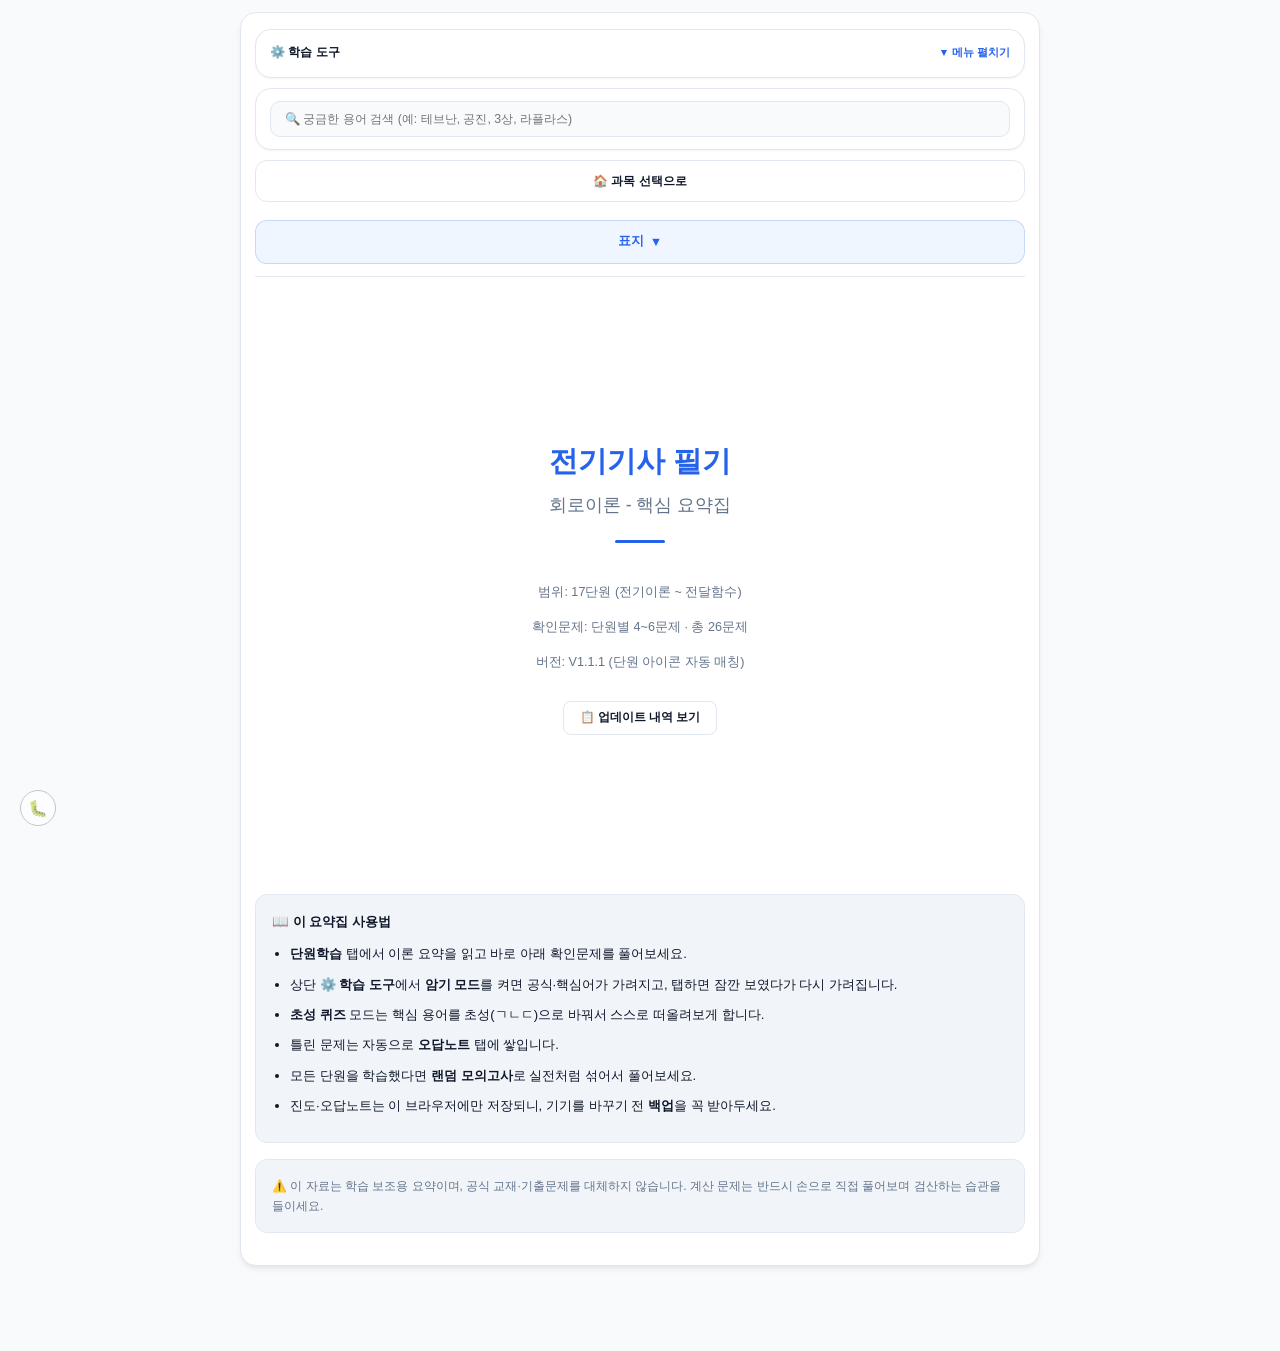
==== commit bf1b682c: "Add files via upload" ====
--- a/circuit-theory/index.html
+++ b/circuit-theory/index.html
@@ -141,13 +141,20 @@
                 <div class="cover-info">
                     <p>범위: 17단원 (전기이론 ~ 전달함수)</p>
                     <p>확인문제: 단원별 4~6문제 · 총 26문제</p>
-                    <p>버전: V1.1.0 (1단원 콘텐츠 분할: 17단원으로 재구성)</p>
+                    <p>버전: V1.1.1 (단원 아이콘 자동 매칭)</p>
                 </div>
                 <div style="margin-top: 14px;">
                     <button class="font-btn" id="changelog-toggle-btn" onclick="toggleChangelog()" style="font-size: 0.85em; padding: 8px 16px;">📋 업데이트 내역 보기</button>
                 </div>
                 <div id="changelog-panel" class="box" style="display: none; margin-top: 14px; text-align: left; max-width: 480px; margin-left: auto; margin-right: auto;">
                     <div style="font-weight: 700; margin-bottom: 10px; color: var(--primary);">📋 업데이트 내역</div>
+
+                    <div style="margin-bottom: 12px;">
+                        <div style="font-weight: 700; font-size: 0.95em;">V1.1.1 <span style="font-weight:400; color:var(--text-sub); font-size:0.85em;">- 단원 아이콘 자동 매칭</span></div>
+                        <ul style="margin: 4px 0 0 0; padding-left: 18px; font-size: 0.88em; color: var(--text-sub);">
+                            <li>단원 목록의 아이콘이 제목 키워드(전력·자기·교류·회로 등)에 따라 자동으로 달라지도록 개선 (기존엔 전부 📘로 통일)</li>
+                        </ul>
+                    </div>
 
                     <div style="margin-bottom: 12px;">
                         <div style="font-weight: 700; font-size: 0.95em;">V1.1.0 <span style="font-weight:400; color:var(--text-sub); font-size:0.85em;">- 1단원 콘텐츠 분할</span></div>
